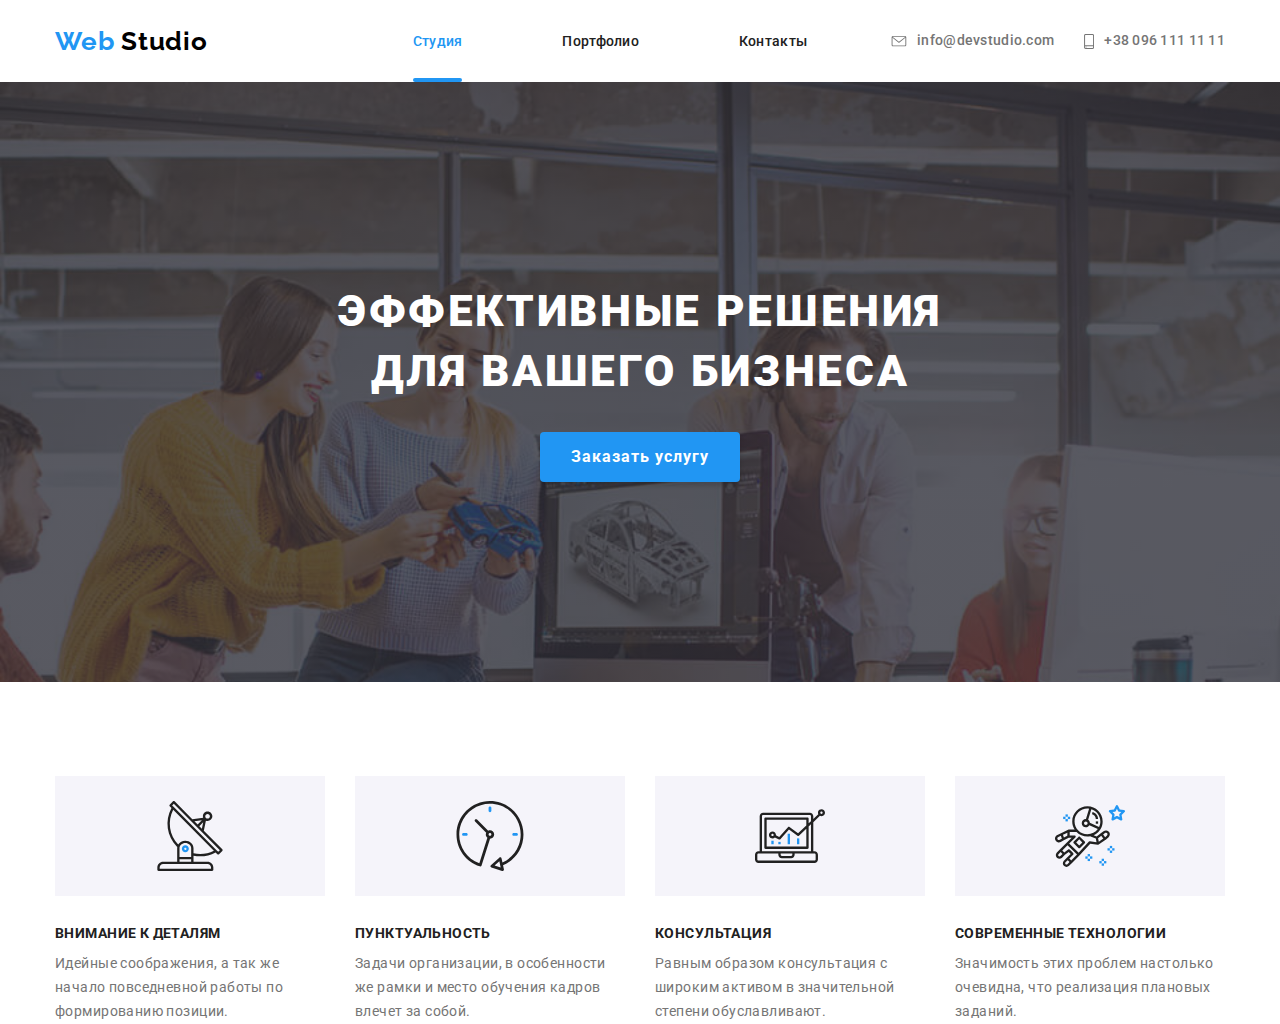
==== index.html @ 3de6e54a "213" ====
<!DOCTYPE html>
<html lang="ru">
<head>
    <meta charset="UTF-8">
    <meta name="viewport" content="width=device-width, initial-scale=1.0">
    <title>Web Studio</title>
    
    <link rel="stylesheet" href="./css/main.min.css">
    <link href="https://fonts.googleapis.com/css2?family=Raleway:wght@700&family=Roboto:wght@400;500;700;900&display=swap" rel="stylesheet">

<body>
    <!-- верхняя линия -->
    <header class="header">
        <div class="container head-container">
            <div class="header-container">
                <a href="index.html" lang="en" class= "main-logo"><span class="logo-blue">Web</span> Studio</a>

                <button class="menu-btn" type="button" aria-expanded="false" aria-controls="menu-wrapper" data-menu-button>
                    <svg width="40" height="40">
                        <use class="icon-burger" href="./images/sprite.svg#icon-menu_40px"></use>
                        <use class="icon-close" href="./images/sprite.svg#icon-close_40px"></use>
                    </svg>
                </button>
            </div>
         
            <div class="menu-wrapper" data-menu>
            <nav class="navigation">
            
                <ul class="list header-nav-links">
                    <li class="header-nav-link header-nav-link-active">
                    
                        <a href="index.html"  class="nav-item-active nav-active">Студия</a>
                    </li>
                    <li class="header-nav-link">
                        <a href="portfolio.html" class="nav-item-passive">Портфолио</a>
                    </li>
                    <li class="header-nav-link">
                        <a href="" class="nav-item-passive">Контакты</a>
                    </li>
                </ul>
            </nav>

            <ul class= "list list-adress-link">
                <li class="adress-link">
                  
                    <a href="mailto:info@devstudio.com" class="adress-item header-mail">
                        <svg class="envelope">
                            <use href="./images/sprite.svg#icon-envelope"></use>
                        </svg>info@devstudio.com</a>
                </li>
                <li class="adress-link">
                    
                    <a href="tel:+380961111111" class="adress-item header-tel">
                        <svg class="smartphone">
                            <use href="./images/sprite.svg#icon-smartphone"></use>
                        </svg>+38 096 111 11 11</a>
                </li>
            </ul>
            </div>
        </div>
       
    </header>

    <main>
        <!-- section hero-->
       
            <section class="main-section">
                <h1>эффективные решения <br> для вашего бизнеса</h1>
                <button data-modal-open class="order-button">Заказать услугу</button>
            </section>
        

        <!--features -->
        
       
        <section>
            <div class="container features-cont">
           
            <h2 class="visually-hidden">особенности</h2>
            <ul class= "list flex-list">
                <li class="features-item">
                    <div class="features-img-container1">
                    </div>
                    <h3 class="features-title">внимание к деталям</h3>
                    <p class="features-text">Идейные соображения, а так же начало повседневной работы по формированию позиции.</p>
                </li>
                <li class="features-item">
                    <div class="features-img-container2">
                    </div>
                    <h3 class="features-title">пунктуальность</h3>
                    <p class="features-text">Задачи организации, в особенности же рамки и место обучения кадров влечет за собой.</p>
                </li>
                <li class="features-item">
                    <div class="features-img-container3">
                        
                    </div>
                    <h3 class="features-title">консультация</h3>
                    <p class="features-text">Равным образом консультация с широким активом в значительной степени обуславливают.</p>
                </li>
                <li class="features-item">
                    <div class="features-img-container4">
                        
                    </div>
                    <h3 class="features-title">современные технологии</h3>
                    <p class="features-text">Значимость этих проблем настолько очевидна, что реализация плановых заданий.</p>
                </li>
            </ul>
        </div>    
        </section>
        

        <!--what-we-do-->
        
<!-- 
        <section>
        <div class="container section-container"> 
            <h2 class="what-we-do-title">Чем мы занимаемся</h2>
            <ul class= "list flex-list">
                <li class="what-we-do-item">
                    <img src="./images/main/what_we_do/desktop.jpg" alt="Десктопные приложения" width= 370>
                    
                        <h3 class="what-we-do-text">десктопные приложения</h3>
                    
                </li>
                <li class="what-we-do-item">
                    <img src="./images/main/what_we_do/mob.jpg" alt="Мобильные приложения" width= 370>
                    
                        <h3 class="what-we-do-text">мобильные приложения</h3>
                    
                </li>
                <li class="what-we-do-item">
                    <img src="./images/main/what_we_do/des.jpg" alt="Дизайнерские решения" width= 370>
                    
                        <h3 class="what-we-do-text">дизайнерские решения</h3>
                    
                </li>               
            </ul>
        </div>
        </section>

        -->

        <!--Наша команда-->
<!--         
                
                    <section class="team-section">
                        <div class="container section-container">

                        <h2 class="what-we-do-title">Наша команда</h2>
                        <ul class= "list flex-list">
                            <li class="team-member">
                                <img src="./images/main/team/designer.jpg" alt="Дизайнер" width= 270>
                                <h3 class="spec-name">Николай Кучеренко</h3>
                                <p class="prof"><span lang="en">Product Designer</span></p>
                                <ul class= "list flex-list-social-icons">
                                    <li>
                                        <a class="social-link social-icon-main" href="" aria-label="иконка инстаграма">
                                            <svg width= "44" height= "44">
                                            <use href="./images/sprite.svg#icon-inst"></use>
                                        </svg></a>
                                    </li>
                                    <li>
                                        <a class="social-link social-icon-main" href="" aria-label="иконка твиттера">
                                            <svg width= "44" height= "44">
                                            <use href="./images/sprite.svg#icon-twit"></use>
                                        </svg></a>
                                    </li>
                                    <li>
                                        <a class="social-link social-icon-main" href="" aria-label="иконка фейсбука">
                                            <svg width= "44" height= "44">
                                            <use href="./images/sprite.svg#icon-fb"></use>
                                        </svg></a>
                                    </li>
                                    <li>
                                        <a class="social-link social-icon-main" href="" aria-label="иконка линкедин">
                                            <svg width= "44" height= "44">
                                            <use href="./images/sprite.svg#icon-in"></use>
                                        </svg></a>
                                    </li>
                                </ul>
                            </li>
                            <li class="team-member">
                                <img src="./images/main/team/developer.jpg" alt="Разработчик" width= 270>
                                <h3 class="spec-name">Ольга Иванова</h3>
                                <p class="prof"><span lang="en"> Frontend Developer</span></p>
                                    <ul class= "list flex-list-social-icons">
                                        <li>
                                            <a class="social-link social-icon-main" href="" aria-label="иконка инстаграма">
                                                <svg width= "44" height= "44">
                                                <use href="./images/sprite.svg#icon-inst"></use>
                                            </svg></a>
                                        </li>
                                        <li>
                                            <a class="social-link social-icon-main" href="" aria-label="иконка твиттера">
                                                <svg width= "44" height= "44">
                                                <use href="./images/sprite.svg#icon-twit"></use>
                                            </svg></a>
                                        </li>
                                        <li>
                                            <a class="social-link social-icon-main" href="" aria-label="иконка фейсбука">
                                                <svg width= "44" height= "44">
                                                <use href="./images/sprite.svg#icon-fb"></use>
                                            </svg></a>
                                        </li>
                                        <li>
                                            <a class="social-link social-icon-main" href="" aria-label="иконка линкедин">
                                                <svg width= "44" height= "44">
                                                <use href="./images/sprite.svg#icon-in"></use>
                                            </svg></a>
                                        </li>
                                    </ul>
                            </li>
                            <li class="team-member">       
                                <img src="./images/main/team/marketing.jpg" alt="Маркетолог" width= 270>       
                                <h3 class="spec-name">Андрей Шевченко</h3>       
                                <p class="prof"><span lang="en">Marketing</span></p>
                                    <ul class= "list flex-list-social-icons">
                                        <li>
                                            <a class="social-link social-icon-main" href="" aria-label="иконка инстаграма">
                                                <svg width= "44" height= "44">
                                                <use href="./images/sprite.svg#icon-inst"></use>
                                            </svg></a>
                                        </li>
                                        <li>
                                            <a class="social-link social-icon-main" href="" aria-label="иконка твиттера">
                                                <svg width= "44" height= "44">
                                                <use href="./images/sprite.svg#icon-twit"></use>
                                            </svg></a>
                                        </li>
                                        <li>
                                            <a class="social-link social-icon-main" href="" aria-label="иконка фейсбука">
                                                <svg width= "44" height= "44">
                                                <use href="./images/sprite.svg#icon-fb"></use>
                                            </svg></a>
                                        </li>
                                        <li>
                                            <a class="social-link social-icon-main" href="" aria-label="иконка линкедин">
                                                <svg width= "44" height= "44">
                                                <use href="./images/sprite.svg#icon-in"></use>
                                            </svg></a>
                                        </li>
                                    </ul>
                            </li>
                            <li class="team-member">
                                <img src="./images/main/team/UI.jpg" alt="Дизайнер приложений" width= 270>
                                <h3 class="spec-name">Иван Николаев</h3>
                                <p class="prof"><span lang="en">UI Designer</span></p>
                                    <ul class= "list flex-list-social-icons">
                                        <li>
                                            <a class="social-link social-icon-main" href="" aria-label="иконка инстаграма">
                                                <svg width= "44" height= "44">
                                                <use href="./images/sprite.svg#icon-inst"></use>
                                            </svg></a>
                                        </li>
                                        <li>
                                            <a class="social-link social-icon-main" href="" aria-label="иконка твиттера">
                                                <svg width= "44" height= "44">
                                                <use href="./images/sprite.svg#icon-twit"></use>
                                            </svg></a>
                                        </li>
                                        <li>
                                            <a class="social-link social-icon-main" href="" aria-label="иконка фейсбука">
                                                <svg width= "44" height= "44">
                                                <use href="./images/sprite.svg#icon-fb"></use>
                                            </svg></a>
                                        </li>
                                        <li>
                                            <a class="social-link social-icon-main" href="" aria-label="иконка линкедин">
                                                <svg width= "44" height= "44">
                                                <use href="./images/sprite.svg#icon-in"></use>
                                            </svg></a>
                                        </li>
                                    </ul>
                            </li>
                        </ul>
                    </div>
                    </section>
             -->

        <!--постоянные клиенты-->
<!--         
            <section>
                <div class="container section-container">
                <h2 class="clients">Постоянные клиенты</h2>
                <ul class= "list clients-list">
                    <li class="clients-list-item">
                        <a class="clients-item-link" href="">
                        <svg width= "45" height= "50">
                            <use href="./images/sprite.svg#icon-logo1"></use>
                        </svg></a>
                    </li>
                    <li class="clients-list-item">
                        <a class="clients-item-link2" href="">
                            <svg width= "40" height= "52">
                            <use href="./images/sprite.svg#icon-logo2"></use>
                        </svg></a>
                    </li>
                    <li class="clients-list-item">
                        <a class="clients-item-link" href="">
                            <svg width= "41" height= "43">
                            <use href="./images/sprite.svg#icon-logo3"></use>
                        </svg></a>
                    </li>
                    <li class="clients-list-item">
                        <a class="clients-item-link" href="">
                            <svg width= "80" height= "42">
                            <use href="./images/sprite.svg#icon-logo4"></use>
                        </svg></a>
                    </li>
                    <li class="clients-list-item">
                        <a class="clients-item-link" href="">
                            <svg width= "59" height= "47">
                            <use href="./images/sprite.svg#icon-logo5"></use>
                        </svg></a>
                    </li>
                    <li class="clients-list-item">
                        <a class="clients-item-link" href="">
                            <svg width= "89" height= "46">
                            <use href="./images/sprite.svg#icon-logo6"></use>
                        </svg></a>
                    </li>
                </ul>
            </div>
            </section>
         -->
        <!--modal-window-->
<!--         
        <div data-modal class="backdrop is-hidden">
           <form class="modal-form" action="#">
               <h2 class="modal-form-title">Оставьте свои данные, мы вам перезвоним</h2>
               <button data-modal-close type="button" class="modal-close-btn">
                <svg width= "11" height= "11">
                    <use href="./images/sprite.svg#icon-modal-x"></use>
                </svg>
               </button>

               <div class="modal-form-input-wrapper">
                    
                    <input type="text" name="user-name" id="user-modal-name" class="modal-form-input" placeholder=" ">
                    <label for="user-modal-name" class="modal-form-label">Имя</label>
                    <svg width= "12" height= "12">
                        <use href="./images/sprite.svg#icon-modal-person"></use>
                    </svg>
                </div>
               
               <div class="modal-form-input-wrapper">
                    
                    <input type="tel" name="user-tel" id="user-modal-tel" class="modal-form-input" placeholder=" ">
                    <label for="user-modal-tel" class="modal-form-label">Телефон</label>
                    <svg width= "13" height= "13">
                        <use href="./images/sprite.svg#icon-modal-phone"></use>
                    </svg>
                </div>
               
               <div class="modal-form-input-wrapper">
                    
                    <input type="email" name="user-email" id="user-modal-email" class="modal-form-input" placeholder=" ">
                    <label for="user-modal-email" class="modal-form-label">Почта</label>
                    <svg width= "15" height= "12">
                        <use href="./images/sprite.svg#icon-modal-mail"></use>
                    </svg>
                </div>
              
               <textarea name="user-message" placeholder="Комментарий" class="modal-form-message"></textarea>

               <label class="modal-form-option-label">
                    <input type="checkbox" name="policy" value="accept-policy" class="modal-form-checkbox">   
                    <span class="modal-form-custom-checkbox">
                        <svg width= "16" height= "14">
                            <use href="./images/sprite.svg#icon-modal-check"></use>
                        </svg>
                    </span>
                    <span class="modal-form-option-span">
                        Соглашаюсь с рассылкой и принимаю <a href="">Условия договора</a>
                    </span>
                </label>
                <button class="modal-form-button" type="submit">Отправить</button>
           </form> 
        </div>
            
    -->
    </main> 
            
    <!-- FOOTER -->
<!-- 
    <footer>
        <div class="container footer-container">
        <div class="left-side">
            <a href="" lang="en" class="bot-logo">
                <span class="logo-blue">Web</span> Studio
            </a>
            <address class="footer-adress">

            <ul class= "list">
                <li class="adress-list-item">
                        <a href="https://goo.gl/maps/bXEp62qemY7b6ZwU9" target="_blank" class="address">г. Киев, пр-т Леси Украинки, 26</a>
                </li>
                <li class="adress-list-item">
                        <a href="mailto:info@example.com" class="mail-phone"><span lang="en">info@example.com</span></a>
                </li>
                <li class="adress-list-item">
                        <a href="tel:+380991111111" class="mail-phone">+38 099 111 11 11</a>
                </li>
            </ul>
        </address>

       
        </div>

        <div class="right-side">
            <b>присоединяйтесь</b>
            <ul class= "list footer-social-icons-list">
                <li class="footer-social-icon-item">
                    <a class="social-link social-link-bot" href="" aria-label="иконка инстаграма">
                        <svg width= "44" height= "44">
                        <use href="./images/sprite.svg#icon-inst-bot"></use>
                    </svg></a>
                </li>
                <li class="footer-social-icon-item">
                    <a class="social-link social-link-bot" href="" aria-label="иконка твиттера">
                        <svg width= "44" height= "44">
                        <use href="./images/sprite.svg#icon-twit-bot"></use>
                    </svg></a>
                </li>
                <li class="footer-social-icon-item">
                    <a class="social-link social-link-bot" href="" aria-label="иконка фейсбука">
                        <svg width= "44" height= "44">
                        <use href="./images/sprite.svg#icon-fb-bot"></use>
                    </svg></a>
                </li>
                <li class="footer-social-icon-item">
                    <a class="social-link social-link-bot" href="" aria-label="иконка линкедин">
                        <svg width= "44" height= "44">
                        <use href="./images/sprite.svg#icon-in-bot"></use>
                    </svg></a>
                </li>
            </ul>
        </div>
         -->
        <!--SUBSCRIBE-->
       
<!--             
               <form class="subscribe-form" action="#">
                <div class="subscribe">
                
                    <h2 class="subscr">подпишитесь на рассылку</h2>
                    <input class="sub-input" type="email" placeholder="E-mail" required>
                </div>
                <div class="footer-button">    
                    <button type="submit" class="foot-button">
                        <span>Подписаться</span>
                        <svg width= "24" height= "24">
                            <use href="./images/sprite.svg#icon-tg"></use>
                        </svg>
                    </button>                    
                </div> 

                </form> 
              
        

       </div>
    
    </footer>
-->
    <script src="./js/modal.js"></script>
    <script src="./js/menu.js"></script>


     
</body>
</html>
---- css/main.min.css ----
/*! normalize.css v8.0.1 | MIT License | github.com/necolas/normalize.css */html{line-height:1.15;-webkit-text-size-adjust:100%}body{margin:0}main{display:block}h1{font-size:2em;margin:0.67em 0}hr{box-sizing:content-box;height:0;overflow:visible}pre{font-family:monospace, monospace;font-size:1em}a{background-color:transparent}abbr[title]{border-bottom:none;text-decoration:underline;text-decoration:underline dotted}b,strong{font-weight:bolder}code,kbd,samp{font-family:monospace, monospace;font-size:1em}small{font-size:80%}sub,sup{font-size:75%;line-height:0;position:relative;vertical-align:baseline}sub{bottom:-0.25em}sup{top:-0.5em}img{border-style:none}button,input,optgroup,select,textarea{font-family:inherit;font-size:100%;line-height:1.15;margin:0}button,input{overflow:visible}button,select{text-transform:none}button,[type="button"],[type="reset"],[type="submit"]{-webkit-appearance:button}button::-moz-focus-inner,[type="button"]::-moz-focus-inner,[type="reset"]::-moz-focus-inner,[type="submit"]::-moz-focus-inner{border-style:none;padding:0}button:-moz-focusring,[type="button"]:-moz-focusring,[type="reset"]:-moz-focusring,[type="submit"]:-moz-focusring{outline:1px dotted ButtonText}fieldset{padding:0.35em 0.75em 0.625em}legend{box-sizing:border-box;color:inherit;display:table;max-width:100%;padding:0;white-space:normal}progress{vertical-align:baseline}textarea{overflow:auto}[type="checkbox"],[type="radio"]{box-sizing:border-box;padding:0}[type="number"]::-webkit-inner-spin-button,[type="number"]::-webkit-outer-spin-button{height:auto}[type="search"]{-webkit-appearance:textfield;outline-offset:-2px}[type="search"]::-webkit-search-decoration{-webkit-appearance:none}::-webkit-file-upload-button{-webkit-appearance:button;font:inherit}details{display:block}summary{display:list-item}template{display:none}[hidden]{display:none}html{box-sizing:border-box}*,*::before,*::after{box-sizing:inherit;margin:0;padding:0}body{font-family:"Roboto",sans-serif;background-color:#fff;font-style:normal}.container{padding-left:15px;padding-right:15px}@media screen and (min-width: 480px){.container{width:480px;margin:0 auto}}@media screen and (min-width: 768px){.container{width:768px}}@media screen and (min-width: 1200px){.container{width:1200px}}.section-container{padding-top:94px;padding-bottom:94px}.backdrop{position:fixed;top:0;left:0;width:100%;height:100%;background-color:rgba(0,0,0,0.5);z-index:100}.modal-form{position:absolute;left:50%;top:50%;transform:translate(-50%, -50%);display:flex;flex-direction:column;width:528px;background-color:#fff;padding:40px}.modal-form-title{font-weight:bold;font-size:20px;line-height:1.15;letter-spacing:0.03em;color:#212121;margin-bottom:30px}.modal-form-input-wrapper{position:relative;margin-bottom:28px}.modal-form-input-wrapper svg{position:absolute;top:50%;left:16px;transform:translateY(-50%)}.modal-form-input{height:40px;width:100%;padding-left:42px}.modal-form-message{margin-bottom:20px;height:120px;resize:none;padding:16px 12px}.modal-form-message::placeholder{padding-bottom:10px}.modal-form-message:focus::placeholder{color:#2196F3}.modal-form-option-label{display:flex;align-items:center;font-size:14px;line-height:1.71;letter-spacing:0.03em;color:#757575;margin-bottom:30px;padding-left:14px}.modal-form-option-span a{color:#2196F3}.modal-form-checkbox{position:absolute;width:1px;height:1px;margin:-1px;border:0;padding:0;white-space:nowrap;clip-path:inset(100%);clip:rect(0 0 0 0);overflow:hidden}.modal-form-custom-checkbox{display:flex;align-items:center;justify-content:center;width:16px;height:15px;border:solid 1px #000;border-radius:2px;margin-right:7px}.modal-form-checkbox:checked+.modal-form-custom-checkbox svg{background-color:#2196F3}.modal-form-checkbox:checked+.modal-form-custom-checkbox{border:solid 1px #2196F3;border-radius:2px}.modal-form-message,.modal-form-input{display:block;width:100%;font-size:14px;line-height:1.14;letter-spacing:0.01em;border:solid 1px rgba(33,33,33,0.2);color:#000;border-radius:4px}.modal-form-message:not(:placeholder-shown),.modal-form-message:focus,.modal-form-input:not(:placeholder-shown),.modal-form-input:focus{outline:none;border-color:#2196F3}.modal-form-label{position:absolute;top:50%;left:0;padding-left:42px;transform:translateY(-50%);font-size:14px;letter-spacing:0.01em;color:#757575;transition:transform 0.25s cubic-bezier(0.4, 0, 0.2, 1)}.modal-form-input:focus+.modal-form-label,.modal-form-input:not(:placeholder-shown)+.modal-form-label{transform:translateY(-40px);color:#2196F3;padding-left:18px}.modal-form-input:focus ~ svg,.modal-form-input:not(:placeholder-shown) ~ svg{fill:#2196F3}.modal-form-button{min-width:200px;min-height:50px;margin-right:auto;margin-left:auto;font-weight:bold;font-size:16px;line-height:1.87;display:block;text-align:center;letter-spacing:0.06em;color:#fff;background-color:#2196F3;border-radius:4px;border:hidden;box-shadow:0px 4px 4px rgba(0,0,0,0.15);transition:0.25s cubic-bezier(0.4, 0, 0.2, 1)}.modal-close-btn{position:absolute;top:8px;right:8px;width:30px;height:30px;border-radius:50%;background-color:transparent;border:1px solid rgba(0,0,0,0.1);display:flex;justify-content:center;align-items:center;cursor:pointer;outline:transparent;transition:0.25s cubic-bezier(0.4, 0, 0.2, 1)}.modal-close-btn:hover,.modal-close-btn:focus{fill:#2196F3}.is-hidden{opacity:0;visibility:hidden;pointer-events:none}.list{list-style:none;text-decoration:none}a,.link{text-decoration:none}header{position:relative;z-index:1;font-weight:500;border-bottom:1px solid #ececec}.header-container{position:relative;z-index:100;display:flex;justify-content:space-between;align-items:center}.logo-blue{color:#2196F3}.main-logo{font-family:"Raleway",sans-serif;color:#000;font-weight:bold;font-size:26px;line-height:1.2;letter-spacing:0.03em}.nav-item-active{color:#2196F3}.navigation{display:flex;align-items:center}.nav-item-passive{color:#212121}.adress-link{transition:0.25s cubic-bezier(0.4, 0, 0.2, 1)}.adress-link .adress-item{display:flex;justify-content:center;align-items:center;line-height:1.666;letter-spacing:0.02em;color:#757575;text-decoration:none;list-style:none;fill:#757575}.adress-link .adress-item svg{margin-right:10px}.adress-link .adress-item.adress-item:hover,.adress-link .adress-item.adress-item:focus{fill:#2196F3;color:#2196F3}@media screen and (max-width: 1199px){.main-logo{font-size:24px;line-height:1.666}.adress-link{font-size:12px}.envelope{width:14px;height:10px}.smartphone{width:10px;height:14px}.header-nav-links{font-size:14px;line-height:1.14}.adress-link:not(:last-child){margin-bottom:10px}}@media screen and (max-width: 767px){.main-logo{padding-top:16px;padding-bottom:16px}.menu-btn{background-color:transparent;border:none;width:40px;height:40px}.menu-btn.is-open .icon-close{display:block}.menu-btn.is-open .icon-burger{display:none}.menu-btn:hover{fill:#2196F3}.icon-close{display:none}.menu-wrapper{position:absolute;left:0;top:100%;background-color:#fff;width:100%;padding-top:60px;padding-bottom:60px;box-shadow:0px 4px 4px rgba(0,0,0,0.25);border-top:1px solid #ececec;transform:translateY(-130%);transition:0.25s cubic-bezier(0.4, 0, 0.2, 1);z-index:50}.menu-wrapper.is-open{display:block;transform:translateY(0)}.navigation{margin-bottom:60px}.header-nav-link{display:inline-flex}.header-nav-link:not(:last-child){margin-bottom:40px}.header-nav-links{padding-left:39.5%;padding-right:39.5%;text-align:center;font-size:18px;line-height:1.666}.adress-link{font-size:18px}.adress-link:not(:last-child){margin-bottom:16px}.envelope{width:16px;height:11px}.smartphone{width:10px;height:15px}.header-nav-link-active{position:relative}.header-nav-link-active .nav-active::after{position:absolute;left:0;bottom:20;display:block;content:"";width:100%;height:4px;background:#2196F3;border-radius:2px}}@media screen and (min-width: 768px){.menu-btn{display:none}.head-container{display:flex;justify-content:space-between}header{width:100%;margin:0 auto}.menu-wrapper{display:flex;align-items:center}.menu-wrapper .list-adress-link{margin-left:84px}.header-nav-links{display:flex}.header-nav-links .header-nav-link{padding-top:32px;padding-bottom:32px}.header-nav-links .header-nav-link:not(:first-child){margin-left:50px}.header-nav-link-active{position:relative}.header-nav-link-active .nav-active::after{position:absolute;bottom:0;left:0;display:block;content:"";width:100%;height:4px;background:#2196F3;border-radius:2px;z-index:2}.adress-link{transition:0.25s cubic-bezier(0.4, 0, 0.2, 1)}.adress-link .adress-item{display:flex;justify-content:left}}@media screen and (min-width: 1200px){header{border-bottom:none}.envelope{width:16px;height:11px}.smartphone{width:10px;height:15px}.header .head-container{align-items:center}.header-nav-link:not(:last-child){margin-right:50px}.header-nav-links{margin-left:85px;padding-left:0px}.nav-item-active,.nav-item-passive{font-size:14px;line-height:1.14;letter-spacing:0.02em}.nav-item-passive{transition:0.25s cubic-bezier(0.4, 0, 0.2, 1)}.nav-item-passive:hover,.nav-item-passive:focus{color:#2196F3}.list-adress-link{display:flex}.list-adress-link .adress-item{align-items:center;font-size:14px;line-height:1.42;letter-spacing:0.02em;color:#757575;fill:#757575}.list-adress-link .adress-item.adress-item:hover,.list-adress-link .adress-item.adress-item:focus{fill:#2196F3;color:#2196F3}.adress-link:not(:last-child){margin-right:30px}}h1{color:#fff;font-weight:900;font-size:44px;line-height:1.36;text-align:center;letter-spacing:0.06em;text-transform:uppercase;margin-bottom:30px;margin-top:0px}.main-section{padding-top:200px;padding-bottom:200px;background-repeat:no-repeat;background-size:cover;margin-right:auto;margin-left:auto}.order-button{min-width:200px;min-height:50px;margin-right:auto;margin-left:auto;font-weight:bold;font-size:16px;line-height:1.875;display:block;text-align:center;letter-spacing:0.06em;color:#fff;background-color:#2196F3;border-radius:4px;border:hidden;box-shadow:0px 4px 4px rgba(0,0,0,0.15);transition:0.25s cubic-bezier(0.4, 0, 0.2, 1)}.order-button:hover,.order-button:focus{color:#fff}@media screen and (max-width: 1199px){h1{font-size:26px;line-height:1.615}.main-section{padding-top:118px;padding-bottom:118px}}@media screen and (min-width: 1200px){.main-section{background-image:linear-gradient(rgba(47,48,58,0.8), rgba(47,48,58,0.8)),url(../images/main/header/headerimg.jpg)}}@media screen and (min-device-pixel-ratio: 2), screen and (min-resolution: 192dpi), screen and (min-resolution: 2dppx), screen and (min-width: 1200px){.main-section{background-image:linear-gradient(rgba(47,48,58,0.8), rgba(47,48,58,0.8)),url(../images/main/header/2xhead.jpg)}}@media screen and (min-width: 768px){.main-section{background-image:linear-gradient(rgba(47,48,58,0.8), rgba(47,48,58,0.8)),url(../images/tablet/tab_hero/head.jpg)}}@media screen and (min-device-pixel-ratio: 2), screen and (min-resolution: 192dpi), screen and (min-resolution: 2dppx), screen and (min-width: 768px){.main-section{background-image:linear-gradient(rgba(47,48,58,0.8), rgba(47,48,58,0.8)),url(../images/tablet/tab_hero/2xhead.jpg)}}@media screen and (min-width: 320px){.main-section{background-image:linear-gradient(rgba(47,48,58,0.8), rgba(47,48,58,0.8)),url(../images/mobile/mob_hero/header_1.jpg)}}@media screen and (min-device-pixel-ratio: 2), screen and (min-resolution: 192dpi), screen and (min-resolution: 2dppx), screen and (min-width: 320px){.main-section{background-image:linear-gradient(rgba(47,48,58,0.8), rgba(47,48,58,0.8)),url(../images/mobile/mob_hero/header_2.jpg)}}.visually-hidden{position:absolute;width:1px;height:1px;margin:-1px;border:0;padding:0;white-space:nowrap;clip-path:inset(100%);clip:rect(0 0 0 0);overflow:hidden}.flex-list{display:flex}.features-item{width:270px}.features-item:not(:last-child){margin-right:30px}.features-item div{height:120px;background-repeat:no-repeat;background-position:center center;background-color:#f5f4fa}.features-img-container1{background-image:url(../images/main/features/antenna1.svg)}.features-img-container2{background-image:url(../images/main/features/clock1.svg)}.features-img-container3{background-image:url(../images/main/features/diagram1.svg)}.features-img-container4{background-image:url(../images/main/features/astronaut1.svg)}.features-img{margin:25px 100px}.features-title{font-weight:bold;font-size:14px;line-height:1.14;letter-spacing:0.03em;text-transform:uppercase;color:#212121;margin-top:30px}.features-text{font-weight:normal;font-size:14px;line-height:1.71;letter-spacing:0.03em;color:#757575;margin-top:10px}.what-we-do-title{margin-bottom:50px;font-weight:bold;font-size:36px;line-height:1.7;text-align:center;letter-spacing:0.03em;color:#212121}.what-we-do-item{position:relative}.what-we-do-item:not(:last-child){margin-right:30px}.what-we-do-item>img{display:block}.what-we-do-text{position:absolute;bottom:0;left:0;width:370px;height:70px;text-align:center;padding-top:27px;padding-bottom:27px;font-weight:bold;font-size:14px;line-height:1.14;letter-spacing:0.03em;text-transform:uppercase;color:#fff;background-color:rgba(47,48,58,0.8)}.team-section{background-color:#f5f4fa}.team-section>ul{padding-bottom:94px}.team-section>h2{padding-top:94px}.team-member{background-color:#fff;box-shadow:0px 2px 1px rgba(0,0,0,0.2),0px 1px 1px rgba(0,0,0,0.14),0px 1px 3px rgba(0,0,0,0.12);border-radius:0px 0px 4px 4px}.team-member>img{margin-bottom:30px}.team-member:not(:last-child){margin-right:30px}.flex-list-social-icons{display:flex;padding-left:32px;padding-right:32px;padding-bottom:24px}.flex-list-social-icons>li:not(:last-child){margin-right:10px}.social-icon-main{transition:0.25s cubic-bezier(0.4, 0, 0.2, 1);fill:#afb1b8;background-color:#fff}.social-icon-main:hover,.social-icon-main:focus{background-color:#2196F3;fill:#fff}.spec-name{font-weight:500;font-size:16px;line-height:1.19;text-align:center;letter-spacing:0.03em;color:#212121;margin-bottom:10px}.social-link{display:block;width:44px;height:44px;border-radius:50px}.prof{font-weight:normal;font-size:16px;line-height:1.19;text-align:center;letter-spacing:0.03em;color:#757575;margin-bottom:16px}.clients{font-style:normal;font-weight:bold;font-size:36px;line-height:1.17;text-align:center;letter-spacing:0.03em;color:#212121;margin-bottom:50px}.clients-list{display:flex}.clients-list-item a{width:170px;height:90px;display:flex;justify-content:center;align-items:center;border:solid #afb1b8 1px;border-radius:4px;fill:#afb1b8;transition:0.25s cubic-bezier(0.4, 0, 0.2, 1)}.clients-list-item a:hover,.clients-list-item a:focus{fill:#2196F3;border:solid #2196F3 1px}.clients-list-item:not(:last-child){margin-right:30px}.footer-container{display:flex;padding-top:60px;padding-bottom:60px}.subscribe-form{display:flex}.subscribe{padding-top:12px;width:358px;height:50px;margin-right:12px}.left-side{margin-right:69px}.right-side{padding-top:12px;margin-right:94px}.bot-logo{font-family:"Raleway",sans-serif;font-style:normal;font-weight:bold;font-size:26px;line-height:1.19;letter-spacing:0.03em;color:#fff;text-decoration:none}.footer-adress{margin-top:20px}.address{font-style:normal;font-weight:normal;font-size:14px;line-height:1.71;letter-spacing:0.03em;color:#fff;text-decoration:none}.features-cont{padding-top:94px}.mail-phone{font-style:normal;font-weight:normal;font-size:14px;line-height:1.71;text-decoration:none;letter-spacing:0.03em;color:rgba(255,255,255,0.6)}b{font-weight:bold;font-size:14px;line-height:1.14;letter-spacing:0.03em;text-transform:uppercase;color:#fff}.footer-social-icons-list{display:flex;margin-top:20px}.footer-social-icon-item:not(:last-child){margin-right:10px}.social-link-bot{background-color:rgba(255,255,255,0.1);transition:0.25s cubic-bezier(0.4, 0, 0.2, 1)}.social-link-bot:focus,.social-link-bot:hover{background-color:#2196F3}footer{background-color:#2F303A}.adress-list-item{margin-top:9px}.subscr{font-weight:bold;font-size:14px;line-height:1.14;letter-spacing:0.03em;text-transform:uppercase;color:#fff;margin-bottom:20px}.sub-input{width:358px;height:50px;border:1px solid rgba(255,255,255,0.3);box-sizing:border-box;filter:drop-shadow(0px 4px 4px rgba(0,0,0,0.15));border-radius:4px;background-color:#2F303A;padding-left:16px}.footer-button{padding-top:48px}.foot-button{display:flex;align-items:center;padding:10px 28px;min-width:200px;height:50px;font-weight:bold;font-size:16px;line-height:1.87;letter-spacing:0.06em;color:#fff;background-color:#2196F3;border-radius:4px;border:0ex}.foot-button span{margin-right:10px}.header-port-cont{border-bottom:solid 1px #ececec}.portfolio-list{display:flex;justify-content:center;margin-bottom:50px}.proj-type-button-container:not(:last-child){margin-right:8px}.proj-type-button{font-weight:500;font-size:16px;line-height:1.62;border:none;border-radius:4px;text-align:center;letter-spacing:0.03em;color:#212121;padding-top:6px;padding-right:22px;padding-bottom:6px;padding-left:22px;transition:0.25s cubic-bezier(0.4, 0, 0.2, 1)}.proj-type-button:focus,.proj-type-button:hover{background-color:#2196F3;color:#fff;box-shadow:0px 4px 4px rgba(0,0,0,0.25)}.gallery-list{display:flex;flex-wrap:wrap}.gallery-list-container{margin-right:30px;margin-bottom:30px}.gallery-list-container:nth-child(3n){margin-right:0px}.gallery-list-container:nth-last-child(-n+3){margin-bottom:0px}.gallery-list-item{display:block;width:370px;height:404px}.gallery-list-item:focus,.gallery-list-item:hover{box-sizing:border-box;box-shadow:1px 4px 6px rgba(0,0,0,0.16),0px 4px 4px rgba(0,0,0,0.06),0px 1px 1px rgba(0,0,0,0.12)}.gallery-list-item:focus .overlay,.gallery-list-item:hover .overlay{top:0}.gallery-list-img{display:block}.overlay-container{position:relative;overflow:hidden}.overlay{position:absolute;top:100%;left:0px;width:100%;height:100%;display:flex;justify-content:center;align-items:center;padding:63px 24px;font-weight:normal;font-size:18px;line-height:1.56;letter-spacing:0.03em;color:#fff;background:rgba(33,150,243,0.9);transition:0.25s cubic-bezier(0.4, 0, 0.2, 1)}.proj-descr{padding:63px 24px;font-weight:normal;font-size:18px;line-height:1.56;letter-spacing:0.03em;color:#fff}.port-proj-title{padding-top:20px;padding-left:23px;padding-right:23px;font-weight:bold;font-size:18px;line-height:2;letter-spacing:0.06em;color:#212121}.port-skill{margin-top:4px;padding-left:23px;padding-right:23px;padding-bottom:19px;font-weight:normal;font-size:16px;line-height:1.87;letter-spacing:0.03em;color:#757575}.gallery-text-container{border-left:solid #eee 1px;border-right:solid #eee 1px;border-bottom:solid #eee 1px}
/*# sourceMappingURL=main.min.css.map */
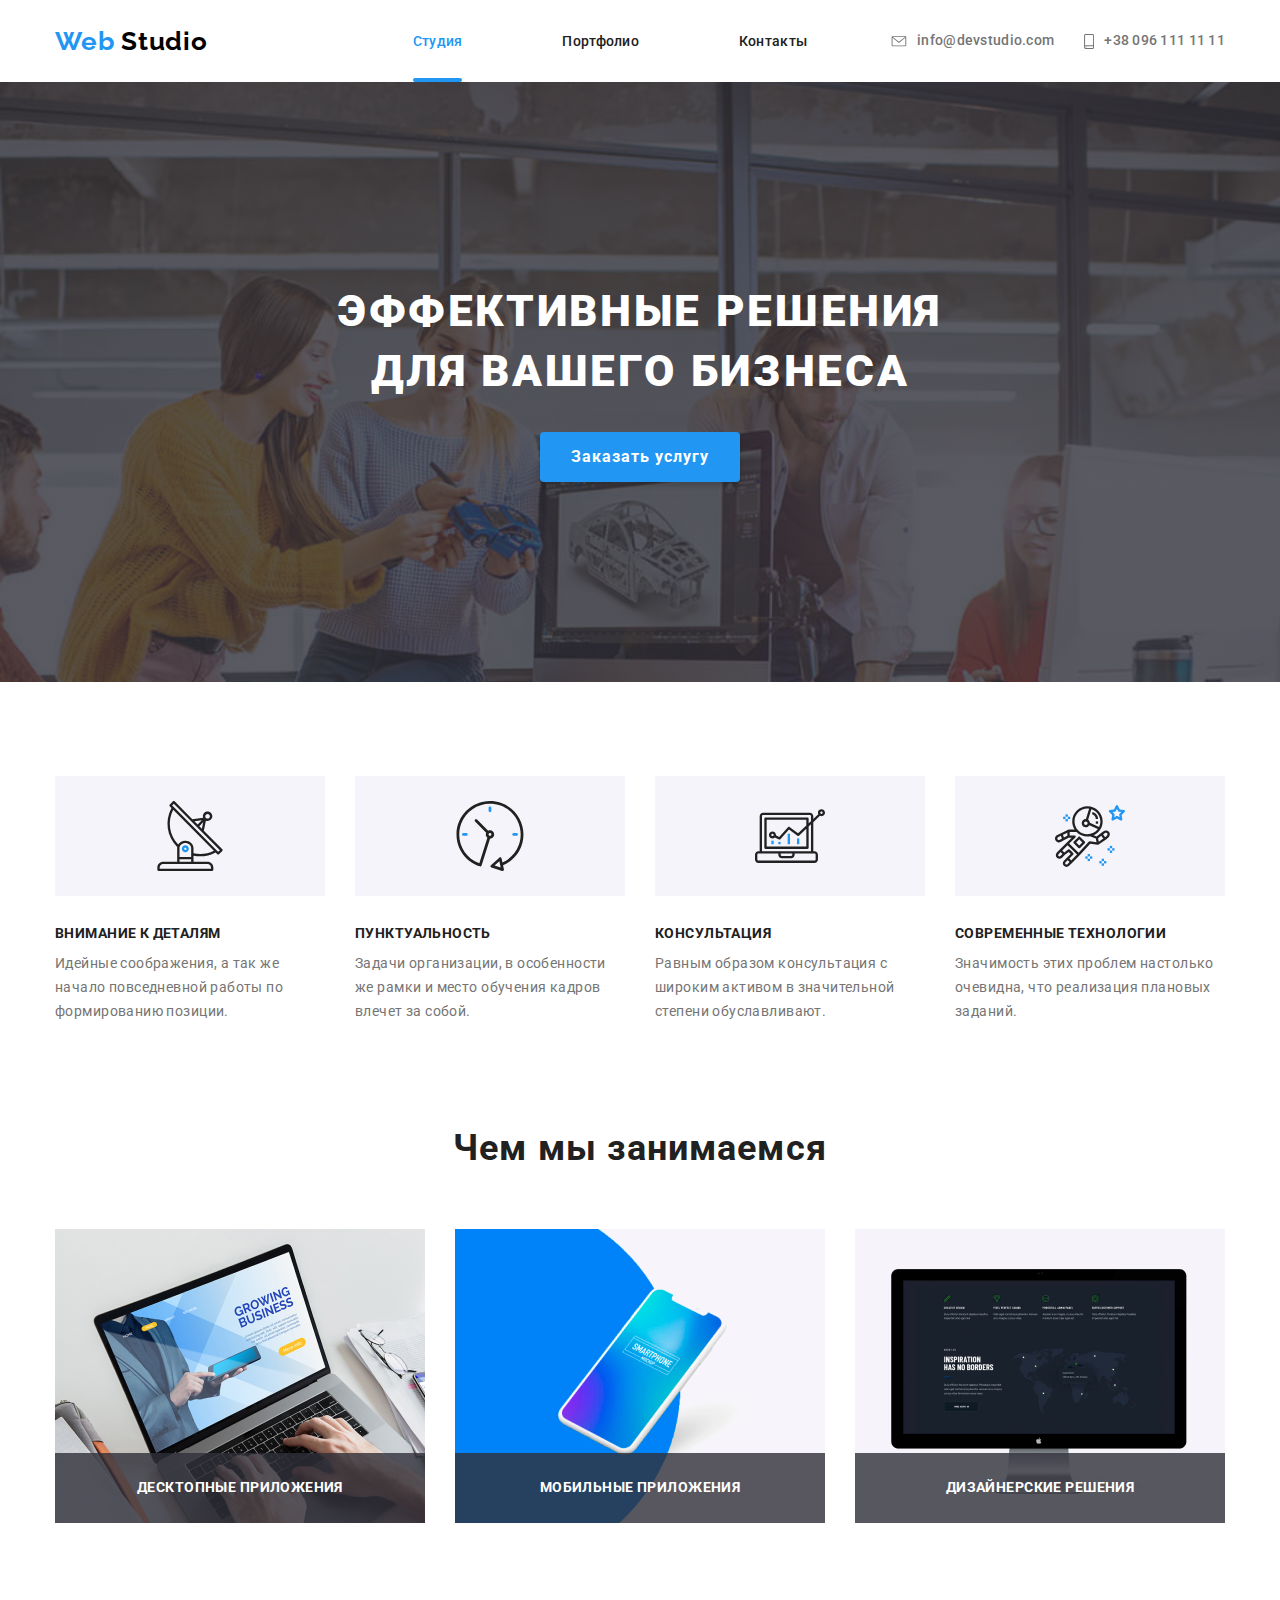
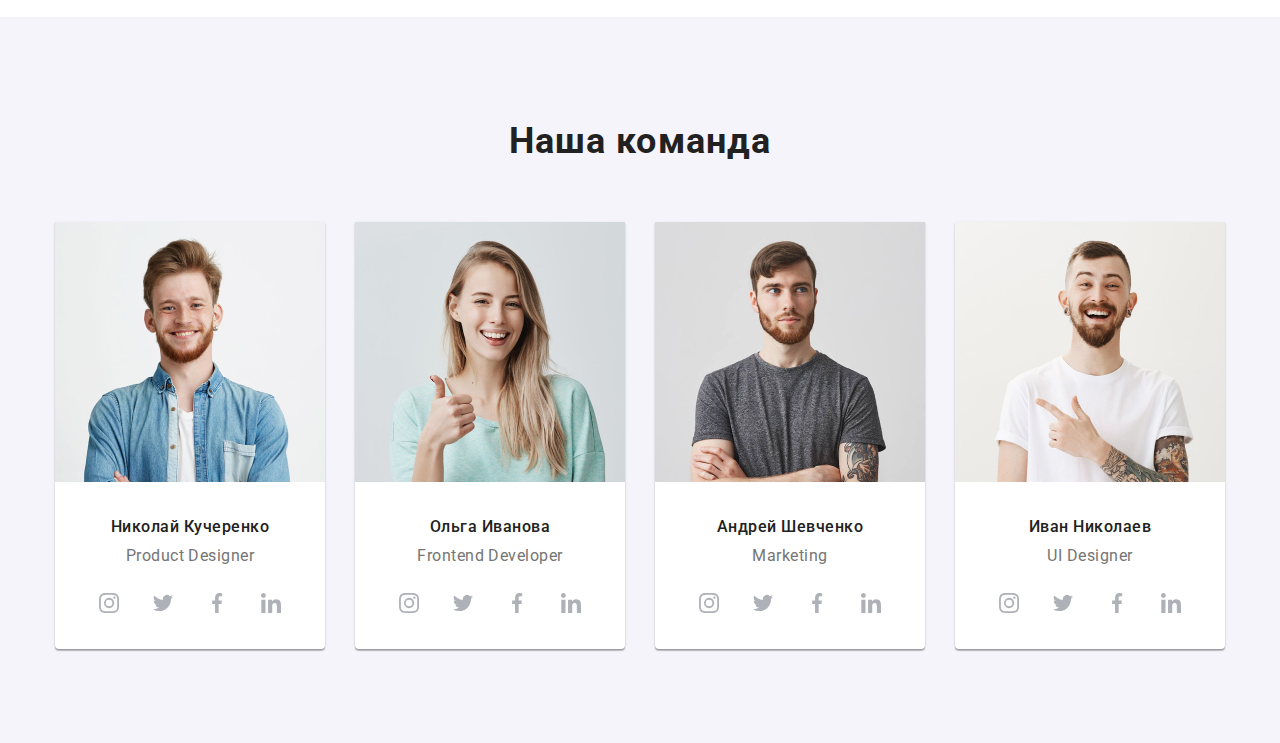
==== commit 4e4e4e30: "123" ====
--- a/index.html
+++ b/index.html
@@ -111,8 +111,8 @@
 
         <!--what-we-do-->
         
-<!-- 
-        <section>
+
+        <section class="what-we-do">
         <div class="container section-container"> 
             <h2 class="what-we-do-title">Чем мы занимаемся</h2>
             <ul class= "list flex-list">
@@ -138,10 +138,10 @@
         </div>
         </section>
 
-        -->
+       
 
         <!--Наша команда-->
-<!--         
+        
                 
                     <section class="team-section">
                         <div class="container section-container">
@@ -275,7 +275,7 @@
                         </ul>
                     </div>
                     </section>
-             -->
+            
 
         <!--постоянные клиенты-->
 <!--         
--- a/css/main.min.css
+++ b/css/main.min.css
@@ -1,2 +1,2 @@
-/*! normalize.css v8.0.1 | MIT License | github.com/necolas/normalize.css */html{line-height:1.15;-webkit-text-size-adjust:100%}body{margin:0}main{display:block}h1{font-size:2em;margin:0.67em 0}hr{box-sizing:content-box;height:0;overflow:visible}pre{font-family:monospace, monospace;font-size:1em}a{background-color:transparent}abbr[title]{border-bottom:none;text-decoration:underline;text-decoration:underline dotted}b,strong{font-weight:bolder}code,kbd,samp{font-family:monospace, monospace;font-size:1em}small{font-size:80%}sub,sup{font-size:75%;line-height:0;position:relative;vertical-align:baseline}sub{bottom:-0.25em}sup{top:-0.5em}img{border-style:none}button,input,optgroup,select,textarea{font-family:inherit;font-size:100%;line-height:1.15;margin:0}button,input{overflow:visible}button,select{text-transform:none}button,[type="button"],[type="reset"],[type="submit"]{-webkit-appearance:button}button::-moz-focus-inner,[type="button"]::-moz-focus-inner,[type="reset"]::-moz-focus-inner,[type="submit"]::-moz-focus-inner{border-style:none;padding:0}button:-moz-focusring,[type="button"]:-moz-focusring,[type="reset"]:-moz-focusring,[type="submit"]:-moz-focusring{outline:1px dotted ButtonText}fieldset{padding:0.35em 0.75em 0.625em}legend{box-sizing:border-box;color:inherit;display:table;max-width:100%;padding:0;white-space:normal}progress{vertical-align:baseline}textarea{overflow:auto}[type="checkbox"],[type="radio"]{box-sizing:border-box;padding:0}[type="number"]::-webkit-inner-spin-button,[type="number"]::-webkit-outer-spin-button{height:auto}[type="search"]{-webkit-appearance:textfield;outline-offset:-2px}[type="search"]::-webkit-search-decoration{-webkit-appearance:none}::-webkit-file-upload-button{-webkit-appearance:button;font:inherit}details{display:block}summary{display:list-item}template{display:none}[hidden]{display:none}html{box-sizing:border-box}*,*::before,*::after{box-sizing:inherit;margin:0;padding:0}body{font-family:"Roboto",sans-serif;background-color:#fff;font-style:normal}.container{padding-left:15px;padding-right:15px}@media screen and (min-width: 480px){.container{width:480px;margin:0 auto}}@media screen and (min-width: 768px){.container{width:768px}}@media screen and (min-width: 1200px){.container{width:1200px}}.section-container{padding-top:94px;padding-bottom:94px}.backdrop{position:fixed;top:0;left:0;width:100%;height:100%;background-color:rgba(0,0,0,0.5);z-index:100}.modal-form{position:absolute;left:50%;top:50%;transform:translate(-50%, -50%);display:flex;flex-direction:column;width:528px;background-color:#fff;padding:40px}.modal-form-title{font-weight:bold;font-size:20px;line-height:1.15;letter-spacing:0.03em;color:#212121;margin-bottom:30px}.modal-form-input-wrapper{position:relative;margin-bottom:28px}.modal-form-input-wrapper svg{position:absolute;top:50%;left:16px;transform:translateY(-50%)}.modal-form-input{height:40px;width:100%;padding-left:42px}.modal-form-message{margin-bottom:20px;height:120px;resize:none;padding:16px 12px}.modal-form-message::placeholder{padding-bottom:10px}.modal-form-message:focus::placeholder{color:#2196F3}.modal-form-option-label{display:flex;align-items:center;font-size:14px;line-height:1.71;letter-spacing:0.03em;color:#757575;margin-bottom:30px;padding-left:14px}.modal-form-option-span a{color:#2196F3}.modal-form-checkbox{position:absolute;width:1px;height:1px;margin:-1px;border:0;padding:0;white-space:nowrap;clip-path:inset(100%);clip:rect(0 0 0 0);overflow:hidden}.modal-form-custom-checkbox{display:flex;align-items:center;justify-content:center;width:16px;height:15px;border:solid 1px #000;border-radius:2px;margin-right:7px}.modal-form-checkbox:checked+.modal-form-custom-checkbox svg{background-color:#2196F3}.modal-form-checkbox:checked+.modal-form-custom-checkbox{border:solid 1px #2196F3;border-radius:2px}.modal-form-message,.modal-form-input{display:block;width:100%;font-size:14px;line-height:1.14;letter-spacing:0.01em;border:solid 1px rgba(33,33,33,0.2);color:#000;border-radius:4px}.modal-form-message:not(:placeholder-shown),.modal-form-message:focus,.modal-form-input:not(:placeholder-shown),.modal-form-input:focus{outline:none;border-color:#2196F3}.modal-form-label{position:absolute;top:50%;left:0;padding-left:42px;transform:translateY(-50%);font-size:14px;letter-spacing:0.01em;color:#757575;transition:transform 0.25s cubic-bezier(0.4, 0, 0.2, 1)}.modal-form-input:focus+.modal-form-label,.modal-form-input:not(:placeholder-shown)+.modal-form-label{transform:translateY(-40px);color:#2196F3;padding-left:18px}.modal-form-input:focus ~ svg,.modal-form-input:not(:placeholder-shown) ~ svg{fill:#2196F3}.modal-form-button{min-width:200px;min-height:50px;margin-right:auto;margin-left:auto;font-weight:bold;font-size:16px;line-height:1.87;display:block;text-align:center;letter-spacing:0.06em;color:#fff;background-color:#2196F3;border-radius:4px;border:hidden;box-shadow:0px 4px 4px rgba(0,0,0,0.15);transition:0.25s cubic-bezier(0.4, 0, 0.2, 1)}.modal-close-btn{position:absolute;top:8px;right:8px;width:30px;height:30px;border-radius:50%;background-color:transparent;border:1px solid rgba(0,0,0,0.1);display:flex;justify-content:center;align-items:center;cursor:pointer;outline:transparent;transition:0.25s cubic-bezier(0.4, 0, 0.2, 1)}.modal-close-btn:hover,.modal-close-btn:focus{fill:#2196F3}.is-hidden{opacity:0;visibility:hidden;pointer-events:none}.list{list-style:none;text-decoration:none}a,.link{text-decoration:none}header{position:relative;z-index:1;font-weight:500;border-bottom:1px solid #ececec}.header-container{position:relative;z-index:100;display:flex;justify-content:space-between;align-items:center}.logo-blue{color:#2196F3}.main-logo{font-family:"Raleway",sans-serif;color:#000;font-weight:bold;font-size:26px;line-height:1.2;letter-spacing:0.03em}.nav-item-active{color:#2196F3}.navigation{display:flex;align-items:center}.nav-item-passive{color:#212121}.adress-link{transition:0.25s cubic-bezier(0.4, 0, 0.2, 1)}.adress-link .adress-item{display:flex;justify-content:center;align-items:center;line-height:1.666;letter-spacing:0.02em;color:#757575;text-decoration:none;list-style:none;fill:#757575}.adress-link .adress-item svg{margin-right:10px}.adress-link .adress-item.adress-item:hover,.adress-link .adress-item.adress-item:focus{fill:#2196F3;color:#2196F3}@media screen and (max-width: 1199px){.main-logo{font-size:24px;line-height:1.666}.adress-link{font-size:12px}.envelope{width:14px;height:10px}.smartphone{width:10px;height:14px}.header-nav-links{font-size:14px;line-height:1.14}.adress-link:not(:last-child){margin-bottom:10px}}@media screen and (max-width: 767px){.main-logo{padding-top:16px;padding-bottom:16px}.menu-btn{background-color:transparent;border:none;width:40px;height:40px}.menu-btn.is-open .icon-close{display:block}.menu-btn.is-open .icon-burger{display:none}.menu-btn:hover{fill:#2196F3}.icon-close{display:none}.menu-wrapper{position:absolute;left:0;top:100%;background-color:#fff;width:100%;padding-top:60px;padding-bottom:60px;box-shadow:0px 4px 4px rgba(0,0,0,0.25);border-top:1px solid #ececec;transform:translateY(-130%);transition:0.25s cubic-bezier(0.4, 0, 0.2, 1);z-index:50}.menu-wrapper.is-open{display:block;transform:translateY(0)}.navigation{margin-bottom:60px}.header-nav-link{display:inline-flex}.header-nav-link:not(:last-child){margin-bottom:40px}.header-nav-links{padding-left:39.5%;padding-right:39.5%;text-align:center;font-size:18px;line-height:1.666}.adress-link{font-size:18px}.adress-link:not(:last-child){margin-bottom:16px}.envelope{width:16px;height:11px}.smartphone{width:10px;height:15px}.header-nav-link-active{position:relative}.header-nav-link-active .nav-active::after{position:absolute;left:0;bottom:20;display:block;content:"";width:100%;height:4px;background:#2196F3;border-radius:2px}}@media screen and (min-width: 768px){.menu-btn{display:none}.head-container{display:flex;justify-content:space-between}header{width:100%;margin:0 auto}.menu-wrapper{display:flex;align-items:center}.menu-wrapper .list-adress-link{margin-left:84px}.header-nav-links{display:flex}.header-nav-links .header-nav-link{padding-top:32px;padding-bottom:32px}.header-nav-links .header-nav-link:not(:first-child){margin-left:50px}.header-nav-link-active{position:relative}.header-nav-link-active .nav-active::after{position:absolute;bottom:0;left:0;display:block;content:"";width:100%;height:4px;background:#2196F3;border-radius:2px;z-index:2}.adress-link{transition:0.25s cubic-bezier(0.4, 0, 0.2, 1)}.adress-link .adress-item{display:flex;justify-content:left}}@media screen and (min-width: 1200px){header{border-bottom:none}.envelope{width:16px;height:11px}.smartphone{width:10px;height:15px}.header .head-container{align-items:center}.header-nav-link:not(:last-child){margin-right:50px}.header-nav-links{margin-left:85px;padding-left:0px}.nav-item-active,.nav-item-passive{font-size:14px;line-height:1.14;letter-spacing:0.02em}.nav-item-passive{transition:0.25s cubic-bezier(0.4, 0, 0.2, 1)}.nav-item-passive:hover,.nav-item-passive:focus{color:#2196F3}.list-adress-link{display:flex}.list-adress-link .adress-item{align-items:center;font-size:14px;line-height:1.42;letter-spacing:0.02em;color:#757575;fill:#757575}.list-adress-link .adress-item.adress-item:hover,.list-adress-link .adress-item.adress-item:focus{fill:#2196F3;color:#2196F3}.adress-link:not(:last-child){margin-right:30px}}h1{color:#fff;font-weight:900;font-size:44px;line-height:1.36;text-align:center;letter-spacing:0.06em;text-transform:uppercase;margin-bottom:30px;margin-top:0px}.main-section{padding-top:200px;padding-bottom:200px;background-repeat:no-repeat;background-size:cover;margin-right:auto;margin-left:auto}.order-button{min-width:200px;min-height:50px;margin-right:auto;margin-left:auto;font-weight:bold;font-size:16px;line-height:1.875;display:block;text-align:center;letter-spacing:0.06em;color:#fff;background-color:#2196F3;border-radius:4px;border:hidden;box-shadow:0px 4px 4px rgba(0,0,0,0.15);transition:0.25s cubic-bezier(0.4, 0, 0.2, 1)}.order-button:hover,.order-button:focus{color:#fff}@media screen and (max-width: 1199px){h1{font-size:26px;line-height:1.615}.main-section{padding-top:118px;padding-bottom:118px}}@media screen and (min-width: 1200px){.main-section{background-image:linear-gradient(rgba(47,48,58,0.8), rgba(47,48,58,0.8)),url(../images/main/header/headerimg.jpg)}}@media screen and (min-device-pixel-ratio: 2), screen and (min-resolution: 192dpi), screen and (min-resolution: 2dppx), screen and (min-width: 1200px){.main-section{background-image:linear-gradient(rgba(47,48,58,0.8), rgba(47,48,58,0.8)),url(../images/main/header/2xhead.jpg)}}@media screen and (min-width: 768px){.main-section{background-image:linear-gradient(rgba(47,48,58,0.8), rgba(47,48,58,0.8)),url(../images/tablet/tab_hero/head.jpg)}}@media screen and (min-device-pixel-ratio: 2), screen and (min-resolution: 192dpi), screen and (min-resolution: 2dppx), screen and (min-width: 768px){.main-section{background-image:linear-gradient(rgba(47,48,58,0.8), rgba(47,48,58,0.8)),url(../images/tablet/tab_hero/2xhead.jpg)}}@media screen and (min-width: 320px){.main-section{background-image:linear-gradient(rgba(47,48,58,0.8), rgba(47,48,58,0.8)),url(../images/mobile/mob_hero/header_1.jpg)}}@media screen and (min-device-pixel-ratio: 2), screen and (min-resolution: 192dpi), screen and (min-resolution: 2dppx), screen and (min-width: 320px){.main-section{background-image:linear-gradient(rgba(47,48,58,0.8), rgba(47,48,58,0.8)),url(../images/mobile/mob_hero/header_2.jpg)}}.visually-hidden{position:absolute;width:1px;height:1px;margin:-1px;border:0;padding:0;white-space:nowrap;clip-path:inset(100%);clip:rect(0 0 0 0);overflow:hidden}.flex-list{display:flex}.features-item{width:270px}.features-item:not(:last-child){margin-right:30px}.features-item div{height:120px;background-repeat:no-repeat;background-position:center center;background-color:#f5f4fa}.features-img-container1{background-image:url(../images/main/features/antenna1.svg)}.features-img-container2{background-image:url(../images/main/features/clock1.svg)}.features-img-container3{background-image:url(../images/main/features/diagram1.svg)}.features-img-container4{background-image:url(../images/main/features/astronaut1.svg)}.features-img{margin:25px 100px}.features-title{font-weight:bold;font-size:14px;line-height:1.14;letter-spacing:0.03em;text-transform:uppercase;color:#212121;margin-top:30px}.features-text{font-weight:normal;font-size:14px;line-height:1.71;letter-spacing:0.03em;color:#757575;margin-top:10px}.what-we-do-title{margin-bottom:50px;font-weight:bold;font-size:36px;line-height:1.7;text-align:center;letter-spacing:0.03em;color:#212121}.what-we-do-item{position:relative}.what-we-do-item:not(:last-child){margin-right:30px}.what-we-do-item>img{display:block}.what-we-do-text{position:absolute;bottom:0;left:0;width:370px;height:70px;text-align:center;padding-top:27px;padding-bottom:27px;font-weight:bold;font-size:14px;line-height:1.14;letter-spacing:0.03em;text-transform:uppercase;color:#fff;background-color:rgba(47,48,58,0.8)}.team-section{background-color:#f5f4fa}.team-section>ul{padding-bottom:94px}.team-section>h2{padding-top:94px}.team-member{background-color:#fff;box-shadow:0px 2px 1px rgba(0,0,0,0.2),0px 1px 1px rgba(0,0,0,0.14),0px 1px 3px rgba(0,0,0,0.12);border-radius:0px 0px 4px 4px}.team-member>img{margin-bottom:30px}.team-member:not(:last-child){margin-right:30px}.flex-list-social-icons{display:flex;padding-left:32px;padding-right:32px;padding-bottom:24px}.flex-list-social-icons>li:not(:last-child){margin-right:10px}.social-icon-main{transition:0.25s cubic-bezier(0.4, 0, 0.2, 1);fill:#afb1b8;background-color:#fff}.social-icon-main:hover,.social-icon-main:focus{background-color:#2196F3;fill:#fff}.spec-name{font-weight:500;font-size:16px;line-height:1.19;text-align:center;letter-spacing:0.03em;color:#212121;margin-bottom:10px}.social-link{display:block;width:44px;height:44px;border-radius:50px}.prof{font-weight:normal;font-size:16px;line-height:1.19;text-align:center;letter-spacing:0.03em;color:#757575;margin-bottom:16px}.clients{font-style:normal;font-weight:bold;font-size:36px;line-height:1.17;text-align:center;letter-spacing:0.03em;color:#212121;margin-bottom:50px}.clients-list{display:flex}.clients-list-item a{width:170px;height:90px;display:flex;justify-content:center;align-items:center;border:solid #afb1b8 1px;border-radius:4px;fill:#afb1b8;transition:0.25s cubic-bezier(0.4, 0, 0.2, 1)}.clients-list-item a:hover,.clients-list-item a:focus{fill:#2196F3;border:solid #2196F3 1px}.clients-list-item:not(:last-child){margin-right:30px}.footer-container{display:flex;padding-top:60px;padding-bottom:60px}.subscribe-form{display:flex}.subscribe{padding-top:12px;width:358px;height:50px;margin-right:12px}.left-side{margin-right:69px}.right-side{padding-top:12px;margin-right:94px}.bot-logo{font-family:"Raleway",sans-serif;font-style:normal;font-weight:bold;font-size:26px;line-height:1.19;letter-spacing:0.03em;color:#fff;text-decoration:none}.footer-adress{margin-top:20px}.address{font-style:normal;font-weight:normal;font-size:14px;line-height:1.71;letter-spacing:0.03em;color:#fff;text-decoration:none}.features-cont{padding-top:94px}.mail-phone{font-style:normal;font-weight:normal;font-size:14px;line-height:1.71;text-decoration:none;letter-spacing:0.03em;color:rgba(255,255,255,0.6)}b{font-weight:bold;font-size:14px;line-height:1.14;letter-spacing:0.03em;text-transform:uppercase;color:#fff}.footer-social-icons-list{display:flex;margin-top:20px}.footer-social-icon-item:not(:last-child){margin-right:10px}.social-link-bot{background-color:rgba(255,255,255,0.1);transition:0.25s cubic-bezier(0.4, 0, 0.2, 1)}.social-link-bot:focus,.social-link-bot:hover{background-color:#2196F3}footer{background-color:#2F303A}.adress-list-item{margin-top:9px}.subscr{font-weight:bold;font-size:14px;line-height:1.14;letter-spacing:0.03em;text-transform:uppercase;color:#fff;margin-bottom:20px}.sub-input{width:358px;height:50px;border:1px solid rgba(255,255,255,0.3);box-sizing:border-box;filter:drop-shadow(0px 4px 4px rgba(0,0,0,0.15));border-radius:4px;background-color:#2F303A;padding-left:16px}.footer-button{padding-top:48px}.foot-button{display:flex;align-items:center;padding:10px 28px;min-width:200px;height:50px;font-weight:bold;font-size:16px;line-height:1.87;letter-spacing:0.06em;color:#fff;background-color:#2196F3;border-radius:4px;border:0ex}.foot-button span{margin-right:10px}.header-port-cont{border-bottom:solid 1px #ececec}.portfolio-list{display:flex;justify-content:center;margin-bottom:50px}.proj-type-button-container:not(:last-child){margin-right:8px}.proj-type-button{font-weight:500;font-size:16px;line-height:1.62;border:none;border-radius:4px;text-align:center;letter-spacing:0.03em;color:#212121;padding-top:6px;padding-right:22px;padding-bottom:6px;padding-left:22px;transition:0.25s cubic-bezier(0.4, 0, 0.2, 1)}.proj-type-button:focus,.proj-type-button:hover{background-color:#2196F3;color:#fff;box-shadow:0px 4px 4px rgba(0,0,0,0.25)}.gallery-list{display:flex;flex-wrap:wrap}.gallery-list-container{margin-right:30px;margin-bottom:30px}.gallery-list-container:nth-child(3n){margin-right:0px}.gallery-list-container:nth-last-child(-n+3){margin-bottom:0px}.gallery-list-item{display:block;width:370px;height:404px}.gallery-list-item:focus,.gallery-list-item:hover{box-sizing:border-box;box-shadow:1px 4px 6px rgba(0,0,0,0.16),0px 4px 4px rgba(0,0,0,0.06),0px 1px 1px rgba(0,0,0,0.12)}.gallery-list-item:focus .overlay,.gallery-list-item:hover .overlay{top:0}.gallery-list-img{display:block}.overlay-container{position:relative;overflow:hidden}.overlay{position:absolute;top:100%;left:0px;width:100%;height:100%;display:flex;justify-content:center;align-items:center;padding:63px 24px;font-weight:normal;font-size:18px;line-height:1.56;letter-spacing:0.03em;color:#fff;background:rgba(33,150,243,0.9);transition:0.25s cubic-bezier(0.4, 0, 0.2, 1)}.proj-descr{padding:63px 24px;font-weight:normal;font-size:18px;line-height:1.56;letter-spacing:0.03em;color:#fff}.port-proj-title{padding-top:20px;padding-left:23px;padding-right:23px;font-weight:bold;font-size:18px;line-height:2;letter-spacing:0.06em;color:#212121}.port-skill{margin-top:4px;padding-left:23px;padding-right:23px;padding-bottom:19px;font-weight:normal;font-size:16px;line-height:1.87;letter-spacing:0.03em;color:#757575}.gallery-text-container{border-left:solid #eee 1px;border-right:solid #eee 1px;border-bottom:solid #eee 1px}
+/*! normalize.css v8.0.1 | MIT License | github.com/necolas/normalize.css */html{line-height:1.15;-webkit-text-size-adjust:100%}body{margin:0}main{display:block}h1{font-size:2em;margin:0.67em 0}hr{box-sizing:content-box;height:0;overflow:visible}pre{font-family:monospace, monospace;font-size:1em}a{background-color:transparent}abbr[title]{border-bottom:none;text-decoration:underline;text-decoration:underline dotted}b,strong{font-weight:bolder}code,kbd,samp{font-family:monospace, monospace;font-size:1em}small{font-size:80%}sub,sup{font-size:75%;line-height:0;position:relative;vertical-align:baseline}sub{bottom:-0.25em}sup{top:-0.5em}img{border-style:none}button,input,optgroup,select,textarea{font-family:inherit;font-size:100%;line-height:1.15;margin:0}button,input{overflow:visible}button,select{text-transform:none}button,[type="button"],[type="reset"],[type="submit"]{-webkit-appearance:button}button::-moz-focus-inner,[type="button"]::-moz-focus-inner,[type="reset"]::-moz-focus-inner,[type="submit"]::-moz-focus-inner{border-style:none;padding:0}button:-moz-focusring,[type="button"]:-moz-focusring,[type="reset"]:-moz-focusring,[type="submit"]:-moz-focusring{outline:1px dotted ButtonText}fieldset{padding:0.35em 0.75em 0.625em}legend{box-sizing:border-box;color:inherit;display:table;max-width:100%;padding:0;white-space:normal}progress{vertical-align:baseline}textarea{overflow:auto}[type="checkbox"],[type="radio"]{box-sizing:border-box;padding:0}[type="number"]::-webkit-inner-spin-button,[type="number"]::-webkit-outer-spin-button{height:auto}[type="search"]{-webkit-appearance:textfield;outline-offset:-2px}[type="search"]::-webkit-search-decoration{-webkit-appearance:none}::-webkit-file-upload-button{-webkit-appearance:button;font:inherit}details{display:block}summary{display:list-item}template{display:none}[hidden]{display:none}html{box-sizing:border-box}*,*::before,*::after{box-sizing:inherit;margin:0;padding:0}body{font-family:"Roboto",sans-serif;background-color:#fff;font-style:normal}.container{padding-left:15px;padding-right:15px}@media screen and (min-width: 480px){.container{width:480px;margin:0 auto}}@media screen and (min-width: 768px){.container{width:768px}}@media screen and (min-width: 1200px){.container{width:1200px}}.section-container{padding-top:94px;padding-bottom:94px}.backdrop{position:fixed;top:0;left:0;width:100%;height:100%;background-color:rgba(0,0,0,0.5);z-index:100}.modal-form{position:absolute;left:50%;top:50%;transform:translate(-50%, -50%);display:flex;flex-direction:column;width:528px;background-color:#fff;padding:40px}.modal-form-title{font-weight:bold;font-size:20px;line-height:1.15;letter-spacing:0.03em;color:#212121;margin-bottom:30px}.modal-form-input-wrapper{position:relative;margin-bottom:28px}.modal-form-input-wrapper svg{position:absolute;top:50%;left:16px;transform:translateY(-50%)}.modal-form-input{height:40px;width:100%;padding-left:42px}.modal-form-message{margin-bottom:20px;height:120px;resize:none;padding:16px 12px}.modal-form-message::placeholder{padding-bottom:10px}.modal-form-message:focus::placeholder{color:#2196F3}.modal-form-option-label{display:flex;align-items:center;font-size:14px;line-height:1.71;letter-spacing:0.03em;color:#757575;margin-bottom:30px;padding-left:14px}.modal-form-option-span a{color:#2196F3}.modal-form-checkbox{position:absolute;width:1px;height:1px;margin:-1px;border:0;padding:0;white-space:nowrap;clip-path:inset(100%);clip:rect(0 0 0 0);overflow:hidden}.modal-form-custom-checkbox{display:flex;align-items:center;justify-content:center;width:16px;height:15px;border:solid 1px #000;border-radius:2px;margin-right:7px}.modal-form-checkbox:checked+.modal-form-custom-checkbox svg{background-color:#2196F3}.modal-form-checkbox:checked+.modal-form-custom-checkbox{border:solid 1px #2196F3;border-radius:2px}.modal-form-message,.modal-form-input{display:block;width:100%;font-size:14px;line-height:1.14;letter-spacing:0.01em;border:solid 1px rgba(33,33,33,0.2);color:#000;border-radius:4px}.modal-form-message:not(:placeholder-shown),.modal-form-message:focus,.modal-form-input:not(:placeholder-shown),.modal-form-input:focus{outline:none;border-color:#2196F3}.modal-form-label{position:absolute;top:50%;left:0;padding-left:42px;transform:translateY(-50%);font-size:14px;letter-spacing:0.01em;color:#757575;transition:transform 0.25s cubic-bezier(0.4, 0, 0.2, 1)}.modal-form-input:focus+.modal-form-label,.modal-form-input:not(:placeholder-shown)+.modal-form-label{transform:translateY(-40px);color:#2196F3;padding-left:18px}.modal-form-input:focus ~ svg,.modal-form-input:not(:placeholder-shown) ~ svg{fill:#2196F3}.modal-form-button{min-width:200px;min-height:50px;margin-right:auto;margin-left:auto;font-weight:bold;font-size:16px;line-height:1.87;display:block;text-align:center;letter-spacing:0.06em;color:#fff;background-color:#2196F3;border-radius:4px;border:hidden;box-shadow:0px 4px 4px rgba(0,0,0,0.15);transition:0.25s cubic-bezier(0.4, 0, 0.2, 1)}.modal-close-btn{position:absolute;top:8px;right:8px;width:30px;height:30px;border-radius:50%;background-color:transparent;border:1px solid rgba(0,0,0,0.1);display:flex;justify-content:center;align-items:center;cursor:pointer;outline:transparent;transition:0.25s cubic-bezier(0.4, 0, 0.2, 1)}.modal-close-btn:hover,.modal-close-btn:focus{fill:#2196F3}.is-hidden{opacity:0;visibility:hidden;pointer-events:none}.list{list-style:none;text-decoration:none}a,.link{text-decoration:none}header{position:relative;z-index:1;font-weight:500;border-bottom:1px solid #ececec}.header-container{position:relative;z-index:100;display:flex;justify-content:space-between;align-items:center}.logo-blue{color:#2196F3}.main-logo{font-family:"Raleway",sans-serif;color:#000;font-weight:bold;font-size:26px;line-height:1.2;letter-spacing:0.03em}.nav-item-active{color:#2196F3}.navigation{display:flex;align-items:center}.nav-item-passive{color:#212121}.adress-link{transition:0.25s cubic-bezier(0.4, 0, 0.2, 1)}.adress-link .adress-item{display:flex;justify-content:center;align-items:center;line-height:1.666;letter-spacing:0.02em;color:#757575;text-decoration:none;list-style:none;fill:#757575}.adress-link .adress-item svg{margin-right:10px}.adress-link .adress-item.adress-item:hover,.adress-link .adress-item.adress-item:focus{fill:#2196F3;color:#2196F3}@media screen and (max-width: 1199px){.main-logo{font-size:24px;line-height:1.666}.adress-link{font-size:12px}.envelope{width:14px;height:10px}.smartphone{width:10px;height:14px}.header-nav-links{font-size:14px;line-height:1.14}.adress-link:not(:last-child){margin-bottom:10px}}@media screen and (max-width: 767px){.main-logo{padding-top:16px;padding-bottom:16px}.menu-btn{background-color:transparent;border:none;width:40px;height:40px}.menu-btn.is-open .icon-close{display:block}.menu-btn.is-open .icon-burger{display:none}.menu-btn:hover{fill:#2196F3}.icon-close{display:none}.menu-wrapper{position:absolute;left:0;top:100%;background-color:#fff;width:100%;padding-top:60px;padding-bottom:60px;box-shadow:0px 4px 4px rgba(0,0,0,0.25);border-top:1px solid #ececec;transform:translateY(-130%);transition:0.25s cubic-bezier(0.4, 0, 0.2, 1);z-index:50}.menu-wrapper.is-open{display:block;transform:translateY(0)}.navigation{margin-bottom:60px}.header-nav-link{display:inline-flex}.header-nav-link:not(:last-child){margin-bottom:40px}.header-nav-links{padding-left:39.5%;padding-right:39.5%;text-align:center;font-size:18px;line-height:1.666}.adress-link{font-size:18px}.adress-link:not(:last-child){margin-bottom:16px}.envelope{width:16px;height:11px}.smartphone{width:10px;height:15px}.header-nav-link-active{position:relative}.header-nav-link-active .nav-active::after{position:absolute;left:0;bottom:20;display:block;content:"";width:100%;height:4px;background:#2196F3;border-radius:2px}}@media screen and (min-width: 768px){.menu-btn{display:none}.head-container{display:flex;justify-content:space-between}header{width:100%;margin:0 auto}.menu-wrapper{display:flex;align-items:center}.menu-wrapper .list-adress-link{margin-left:84px}.header-nav-links{display:flex}.header-nav-links .header-nav-link{padding-top:32px;padding-bottom:32px}.header-nav-links .header-nav-link:not(:first-child){margin-left:50px}.header-nav-link-active{position:relative}.header-nav-link-active .nav-active::after{position:absolute;bottom:0;left:0;display:block;content:"";width:100%;height:4px;background:#2196F3;border-radius:2px;z-index:2}.adress-link{transition:0.25s cubic-bezier(0.4, 0, 0.2, 1)}.adress-link .adress-item{display:flex;justify-content:left}}@media screen and (min-width: 1200px){header{border-bottom:none}.envelope{width:16px;height:11px}.smartphone{width:10px;height:15px}.header .head-container{align-items:center}.header-nav-link:not(:last-child){margin-right:50px}.header-nav-links{margin-left:85px;padding-left:0px}.nav-item-active,.nav-item-passive{font-size:14px;line-height:1.14;letter-spacing:0.02em}.nav-item-passive{transition:0.25s cubic-bezier(0.4, 0, 0.2, 1)}.nav-item-passive:hover,.nav-item-passive:focus{color:#2196F3}.list-adress-link{display:flex}.list-adress-link .adress-item{align-items:center;font-size:14px;line-height:1.42;letter-spacing:0.02em;color:#757575;fill:#757575}.list-adress-link .adress-item.adress-item:hover,.list-adress-link .adress-item.adress-item:focus{fill:#2196F3;color:#2196F3}.adress-link:not(:last-child){margin-right:30px}}h1{color:#fff;font-weight:900;font-size:44px;line-height:1.36;text-align:center;letter-spacing:0.06em;text-transform:uppercase;margin-bottom:30px;margin-top:0px}.main-section{padding-top:200px;padding-bottom:200px;background-repeat:no-repeat;background-size:cover;margin-right:auto;margin-left:auto}.order-button{min-width:200px;min-height:50px;margin-right:auto;margin-left:auto;font-weight:bold;font-size:16px;line-height:1.875;display:block;text-align:center;letter-spacing:0.06em;color:#fff;background-color:#2196F3;border-radius:4px;border:hidden;box-shadow:0px 4px 4px rgba(0,0,0,0.15);transition:0.25s cubic-bezier(0.4, 0, 0.2, 1)}.order-button:hover,.order-button:focus{color:#fff}@media screen and (max-width: 1199px){h1{font-size:26px;line-height:1.615}.main-section{padding-top:118px;padding-bottom:118px}}@media screen and (min-width: 1200px){.main-section{background-image:linear-gradient(rgba(47,48,58,0.8), rgba(47,48,58,0.8)),url(../images/main/header/headerimg.jpg)}}@media screen and (min-device-pixel-ratio: 2), screen and (min-resolution: 192dpi), screen and (min-resolution: 2dppx), screen and (min-width: 1200px){.main-section{background-image:linear-gradient(rgba(47,48,58,0.8), rgba(47,48,58,0.8)),url(../images/main/header/2xhead.jpg)}}@media screen and (min-width: 768px){.main-section{background-image:linear-gradient(rgba(47,48,58,0.8), rgba(47,48,58,0.8)),url(../images/tablet/tab_hero/head.jpg)}}@media screen and (min-device-pixel-ratio: 2), screen and (min-resolution: 192dpi), screen and (min-resolution: 2dppx), screen and (min-width: 768px){.main-section{background-image:linear-gradient(rgba(47,48,58,0.8), rgba(47,48,58,0.8)),url(../images/tablet/tab_hero/2xhead.jpg)}}@media screen and (min-width: 320px){.main-section{background-image:linear-gradient(rgba(47,48,58,0.8), rgba(47,48,58,0.8)),url(../images/mobile/mob_hero/header_1.jpg)}}@media screen and (min-device-pixel-ratio: 2), screen and (min-resolution: 192dpi), screen and (min-resolution: 2dppx), screen and (min-width: 320px){.main-section{background-image:linear-gradient(rgba(47,48,58,0.8), rgba(47,48,58,0.8)),url(../images/mobile/mob_hero/header_2.jpg)}}.visually-hidden{position:absolute;width:1px;height:1px;margin:-1px;border:0;padding:0;white-space:nowrap;clip-path:inset(100%);clip:rect(0 0 0 0);overflow:hidden}.features-title{font-weight:bold;font-size:14px;line-height:1.14;letter-spacing:0.03em;text-transform:uppercase;color:#212121;margin-top:30px}@media screen and (min-width: 320px){.flex-list{display:flex;flex-wrap:wrap}.features-item{width:450px}.features-item div{height:120px;background-repeat:no-repeat;background-position:center center;background-color:#f5f4fa}.features-title{text-align:center}}@media screen and (max-width: 1199px){.features-item:not(:last-child){margin-bottom:30px}.features-cont{padding-top:60px;padding-bottom:60px}}@media screen and (min-width: 768px){.features-item{width:354px}.features-item:not(:nth-child(2n)){margin-right:30px}.features-item:nth-last-child(-n+2){margin-bottom:0px}.features-title{text-align:left}}@media screen and (min-width: 1200px){.features-item{width:270px;margin-bottom:0px}.features-item:not(:last-child){margin-right:30px}.features-cont{padding-top:94px}}.features-img-container1{background-image:url(../images/main/features/antenna1.svg)}.features-img-container2{background-image:url(../images/main/features/clock1.svg)}.features-img-container3{background-image:url(../images/main/features/diagram1.svg)}.features-img-container4{background-image:url(../images/main/features/astronaut1.svg)}.features-img{margin:25px 100px}.features-text{font-weight:normal;font-size:14px;line-height:1.71;letter-spacing:0.03em;color:#757575;margin-top:10px}@media screen and (max-width: 1199px){.what-we-do{display:none}}@media screen and (min-width: 1200px){.what-we-do{display:block}}.what-we-do-title{margin-bottom:50px;font-weight:bold;font-size:36px;line-height:1.7;text-align:center;letter-spacing:0.03em;color:#212121}.what-we-do-item{position:relative}.what-we-do-item:not(:last-child){margin-right:30px}.what-we-do-item>img{display:block}.what-we-do-text{position:absolute;bottom:0;left:0;width:370px;height:70px;text-align:center;padding-top:27px;padding-bottom:27px;font-weight:bold;font-size:14px;line-height:1.14;letter-spacing:0.03em;text-transform:uppercase;color:#fff;background-color:rgba(47,48,58,0.8)}.team-section{background-color:#f5f4fa}.team-section>ul{padding-bottom:94px}.team-section>h2{padding-top:94px}.team-member{background-color:#fff;box-shadow:0px 2px 1px rgba(0,0,0,0.2),0px 1px 1px rgba(0,0,0,0.14),0px 1px 3px rgba(0,0,0,0.12);border-radius:0px 0px 4px 4px}.team-member>img{margin-bottom:30px}.team-member:not(:last-child){margin-right:30px}.flex-list-social-icons{display:flex;padding-left:32px;padding-right:32px;padding-bottom:24px}.flex-list-social-icons>li:not(:last-child){margin-right:10px}.social-icon-main{transition:0.25s cubic-bezier(0.4, 0, 0.2, 1);fill:#afb1b8;background-color:#fff}.social-icon-main:hover,.social-icon-main:focus{background-color:#2196F3;fill:#fff}.spec-name{font-weight:500;font-size:16px;line-height:1.19;text-align:center;letter-spacing:0.03em;color:#212121;margin-bottom:10px}.social-link{display:block;width:44px;height:44px;border-radius:50px}.prof{font-weight:normal;font-size:16px;line-height:1.19;text-align:center;letter-spacing:0.03em;color:#757575;margin-bottom:16px}.clients{font-style:normal;font-weight:bold;font-size:36px;line-height:1.17;text-align:center;letter-spacing:0.03em;color:#212121;margin-bottom:50px}.clients-list{display:flex}.clients-list-item a{width:170px;height:90px;display:flex;justify-content:center;align-items:center;border:solid #afb1b8 1px;border-radius:4px;fill:#afb1b8;transition:0.25s cubic-bezier(0.4, 0, 0.2, 1)}.clients-list-item a:hover,.clients-list-item a:focus{fill:#2196F3;border:solid #2196F3 1px}.clients-list-item:not(:last-child){margin-right:30px}.footer-container{display:flex;padding-top:60px;padding-bottom:60px}.subscribe-form{display:flex}.subscribe{padding-top:12px;width:358px;height:50px;margin-right:12px}.left-side{margin-right:69px}.right-side{padding-top:12px;margin-right:94px}.bot-logo{font-family:"Raleway",sans-serif;font-style:normal;font-weight:bold;font-size:26px;line-height:1.19;letter-spacing:0.03em;color:#fff;text-decoration:none}.footer-adress{margin-top:20px}.address{font-style:normal;font-weight:normal;font-size:14px;line-height:1.71;letter-spacing:0.03em;color:#fff;text-decoration:none}.mail-phone{font-style:normal;font-weight:normal;font-size:14px;line-height:1.71;text-decoration:none;letter-spacing:0.03em;color:rgba(255,255,255,0.6)}b{font-weight:bold;font-size:14px;line-height:1.14;letter-spacing:0.03em;text-transform:uppercase;color:#fff}.footer-social-icons-list{display:flex;margin-top:20px}.footer-social-icon-item:not(:last-child){margin-right:10px}.social-link-bot{background-color:rgba(255,255,255,0.1);transition:0.25s cubic-bezier(0.4, 0, 0.2, 1)}.social-link-bot:focus,.social-link-bot:hover{background-color:#2196F3}footer{background-color:#2F303A}.adress-list-item{margin-top:9px}.subscr{font-weight:bold;font-size:14px;line-height:1.14;letter-spacing:0.03em;text-transform:uppercase;color:#fff;margin-bottom:20px}.sub-input{width:358px;height:50px;border:1px solid rgba(255,255,255,0.3);box-sizing:border-box;filter:drop-shadow(0px 4px 4px rgba(0,0,0,0.15));border-radius:4px;background-color:#2F303A;padding-left:16px}.footer-button{padding-top:48px}.foot-button{display:flex;align-items:center;padding:10px 28px;min-width:200px;height:50px;font-weight:bold;font-size:16px;line-height:1.87;letter-spacing:0.06em;color:#fff;background-color:#2196F3;border-radius:4px;border:0ex}.foot-button span{margin-right:10px}.header-port-cont{border-bottom:solid 1px #ececec}.portfolio-list{display:flex;justify-content:center;margin-bottom:50px}.proj-type-button-container:not(:last-child){margin-right:8px}.proj-type-button{font-weight:500;font-size:16px;line-height:1.62;border:none;border-radius:4px;text-align:center;letter-spacing:0.03em;color:#212121;padding-top:6px;padding-right:22px;padding-bottom:6px;padding-left:22px;transition:0.25s cubic-bezier(0.4, 0, 0.2, 1)}.proj-type-button:focus,.proj-type-button:hover{background-color:#2196F3;color:#fff;box-shadow:0px 4px 4px rgba(0,0,0,0.25)}.gallery-list{display:flex;flex-wrap:wrap}.gallery-list-container{margin-right:30px;margin-bottom:30px}.gallery-list-container:nth-child(3n){margin-right:0px}.gallery-list-container:nth-last-child(-n+3){margin-bottom:0px}.gallery-list-item{display:block;width:370px;height:404px}.gallery-list-item:focus,.gallery-list-item:hover{box-sizing:border-box;box-shadow:1px 4px 6px rgba(0,0,0,0.16),0px 4px 4px rgba(0,0,0,0.06),0px 1px 1px rgba(0,0,0,0.12)}.gallery-list-item:focus .overlay,.gallery-list-item:hover .overlay{top:0}.gallery-list-img{display:block}.overlay-container{position:relative;overflow:hidden}.overlay{position:absolute;top:100%;left:0px;width:100%;height:100%;display:flex;justify-content:center;align-items:center;padding:63px 24px;font-weight:normal;font-size:18px;line-height:1.56;letter-spacing:0.03em;color:#fff;background:rgba(33,150,243,0.9);transition:0.25s cubic-bezier(0.4, 0, 0.2, 1)}.proj-descr{padding:63px 24px;font-weight:normal;font-size:18px;line-height:1.56;letter-spacing:0.03em;color:#fff}.port-proj-title{padding-top:20px;padding-left:23px;padding-right:23px;font-weight:bold;font-size:18px;line-height:2;letter-spacing:0.06em;color:#212121}.port-skill{margin-top:4px;padding-left:23px;padding-right:23px;padding-bottom:19px;font-weight:normal;font-size:16px;line-height:1.87;letter-spacing:0.03em;color:#757575}.gallery-text-container{border-left:solid #eee 1px;border-right:solid #eee 1px;border-bottom:solid #eee 1px}
 /*# sourceMappingURL=main.min.css.map */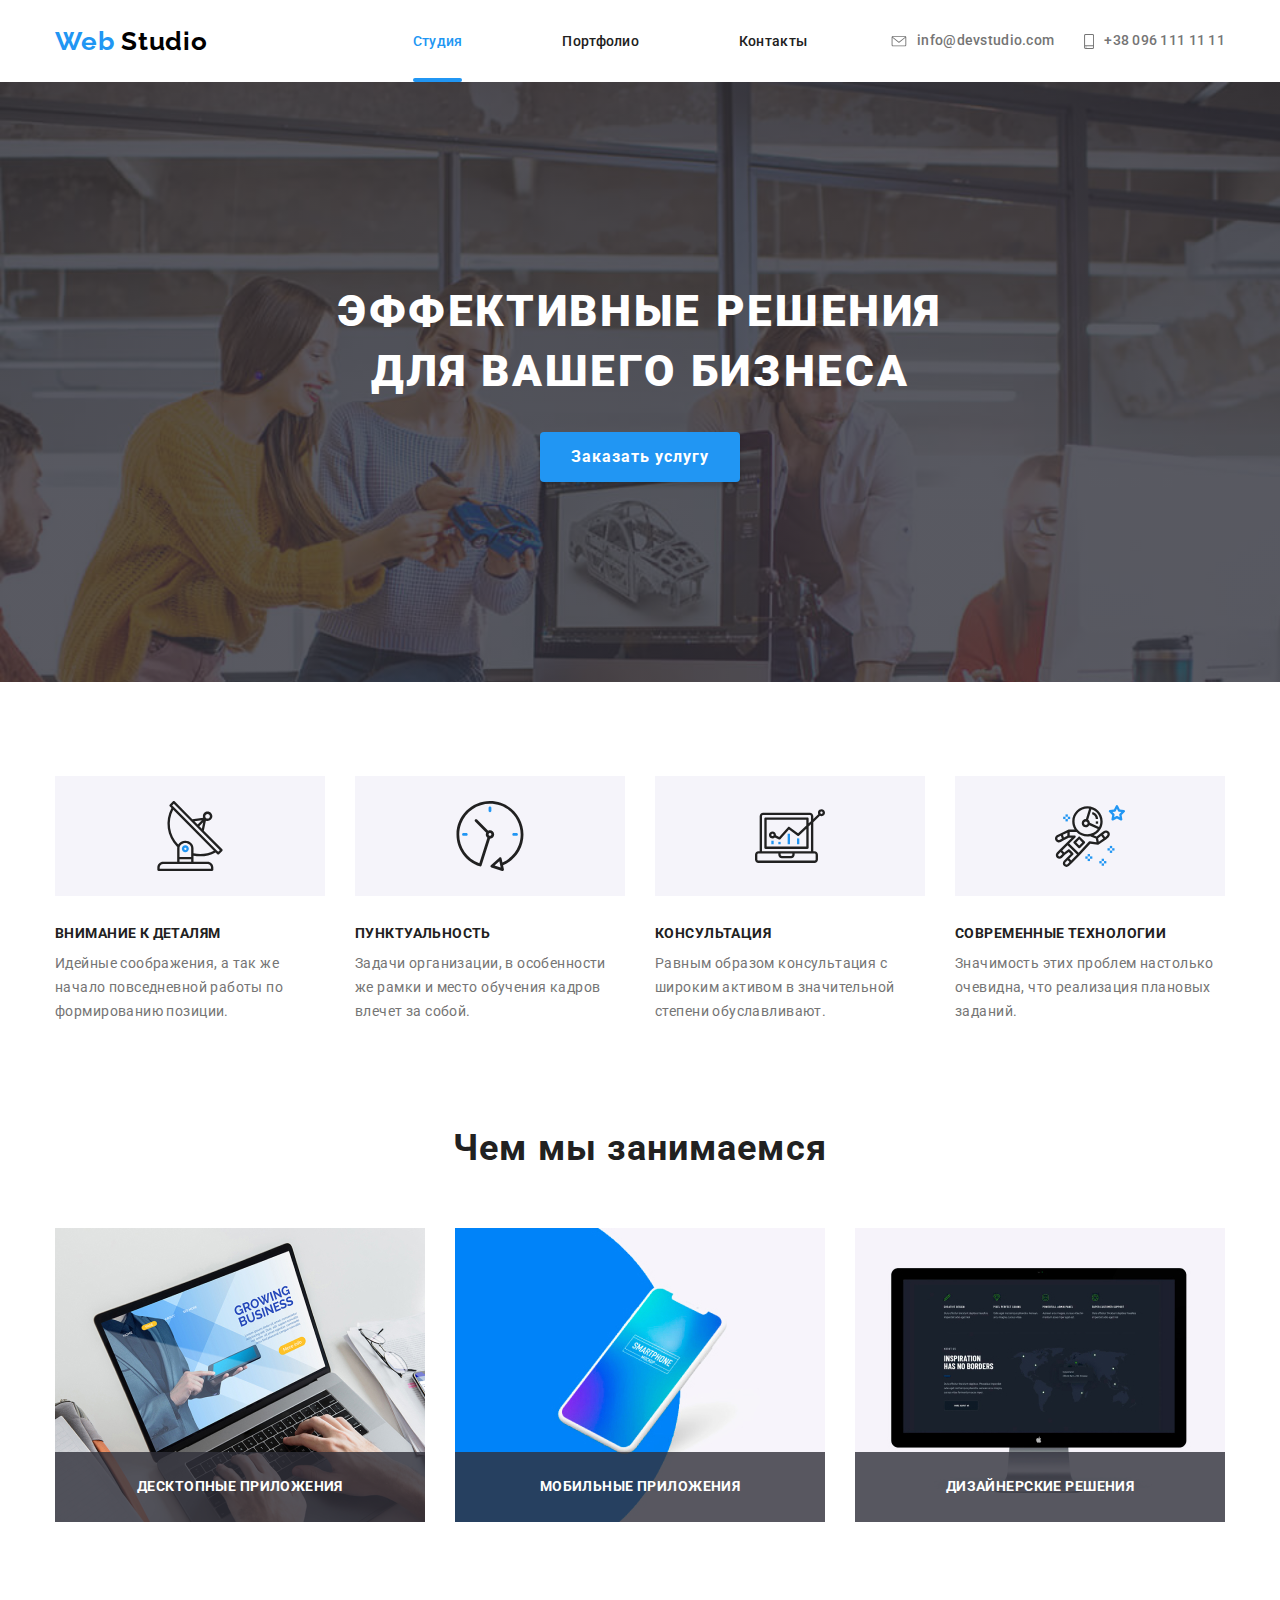
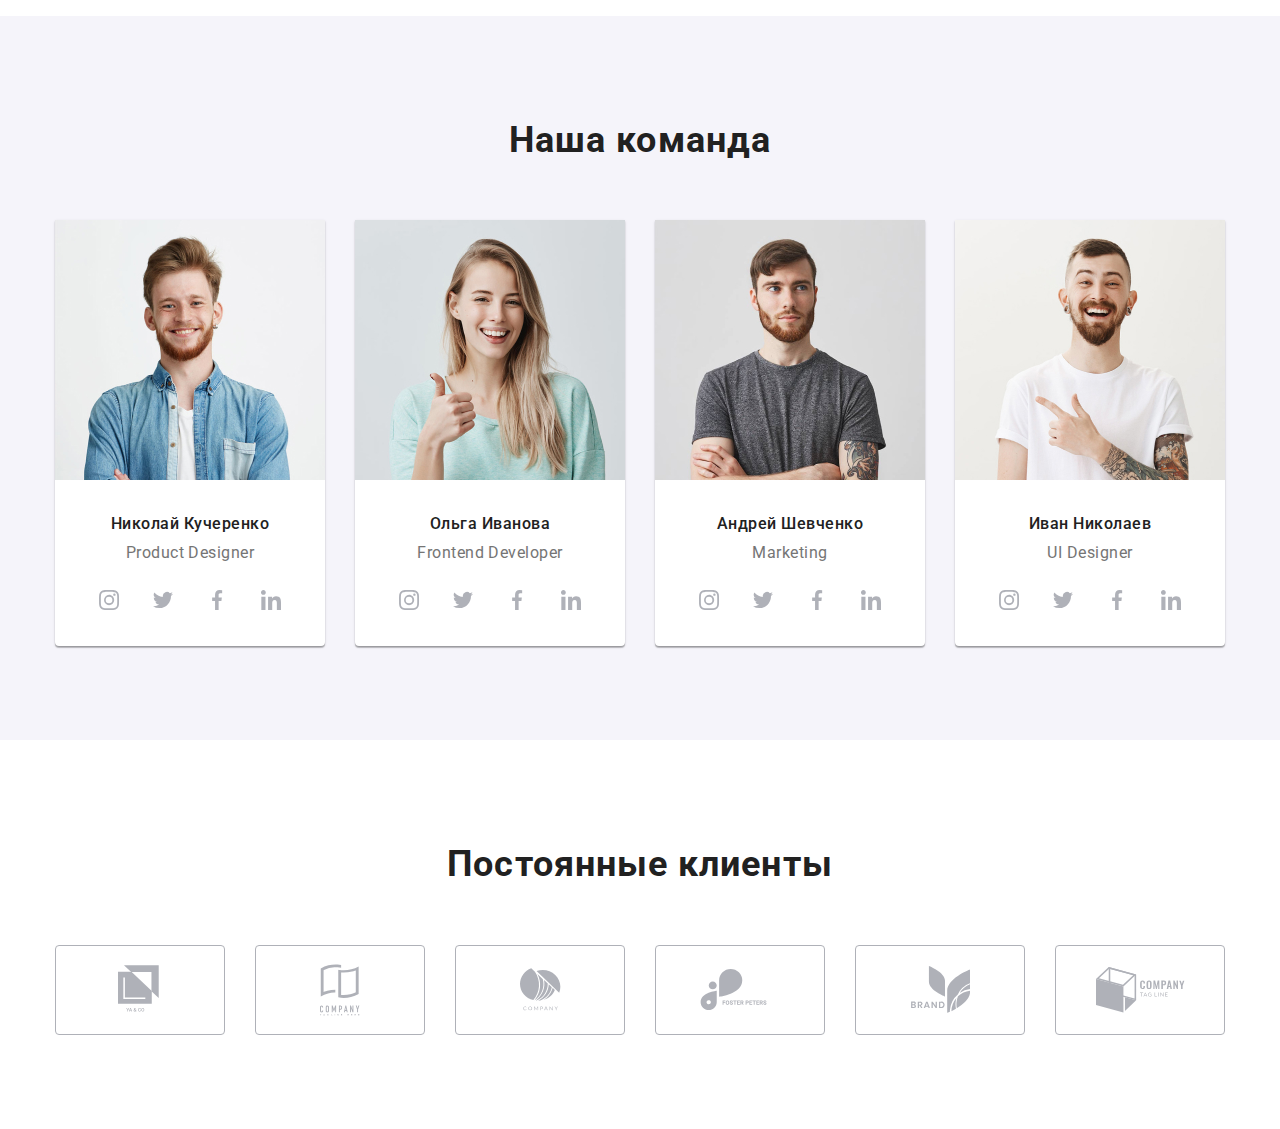
==== commit 4fbd0d6a: "main-done" ====
--- a/index.html
+++ b/index.html
@@ -278,10 +278,10 @@
             
 
         <!--постоянные клиенты-->
-<!--         
+        
             <section>
                 <div class="container section-container">
-                <h2 class="clients">Постоянные клиенты</h2>
+                <h2 class="what-we-do-title clients">Постоянные клиенты</h2>
                 <ul class= "list clients-list">
                     <li class="clients-list-item">
                         <a class="clients-item-link" href="">
@@ -322,7 +322,7 @@
                 </ul>
             </div>
             </section>
-         -->
+        
         <!--modal-window-->
 <!--         
         <div data-modal class="backdrop is-hidden">
--- a/css/main.min.css
+++ b/css/main.min.css
@@ -1,2 +1,2 @@
-/*! normalize.css v8.0.1 | MIT License | github.com/necolas/normalize.css */html{line-height:1.15;-webkit-text-size-adjust:100%}body{margin:0}main{display:block}h1{font-size:2em;margin:0.67em 0}hr{box-sizing:content-box;height:0;overflow:visible}pre{font-family:monospace, monospace;font-size:1em}a{background-color:transparent}abbr[title]{border-bottom:none;text-decoration:underline;text-decoration:underline dotted}b,strong{font-weight:bolder}code,kbd,samp{font-family:monospace, monospace;font-size:1em}small{font-size:80%}sub,sup{font-size:75%;line-height:0;position:relative;vertical-align:baseline}sub{bottom:-0.25em}sup{top:-0.5em}img{border-style:none}button,input,optgroup,select,textarea{font-family:inherit;font-size:100%;line-height:1.15;margin:0}button,input{overflow:visible}button,select{text-transform:none}button,[type="button"],[type="reset"],[type="submit"]{-webkit-appearance:button}button::-moz-focus-inner,[type="button"]::-moz-focus-inner,[type="reset"]::-moz-focus-inner,[type="submit"]::-moz-focus-inner{border-style:none;padding:0}button:-moz-focusring,[type="button"]:-moz-focusring,[type="reset"]:-moz-focusring,[type="submit"]:-moz-focusring{outline:1px dotted ButtonText}fieldset{padding:0.35em 0.75em 0.625em}legend{box-sizing:border-box;color:inherit;display:table;max-width:100%;padding:0;white-space:normal}progress{vertical-align:baseline}textarea{overflow:auto}[type="checkbox"],[type="radio"]{box-sizing:border-box;padding:0}[type="number"]::-webkit-inner-spin-button,[type="number"]::-webkit-outer-spin-button{height:auto}[type="search"]{-webkit-appearance:textfield;outline-offset:-2px}[type="search"]::-webkit-search-decoration{-webkit-appearance:none}::-webkit-file-upload-button{-webkit-appearance:button;font:inherit}details{display:block}summary{display:list-item}template{display:none}[hidden]{display:none}html{box-sizing:border-box}*,*::before,*::after{box-sizing:inherit;margin:0;padding:0}body{font-family:"Roboto",sans-serif;background-color:#fff;font-style:normal}.container{padding-left:15px;padding-right:15px}@media screen and (min-width: 480px){.container{width:480px;margin:0 auto}}@media screen and (min-width: 768px){.container{width:768px}}@media screen and (min-width: 1200px){.container{width:1200px}}.section-container{padding-top:94px;padding-bottom:94px}.backdrop{position:fixed;top:0;left:0;width:100%;height:100%;background-color:rgba(0,0,0,0.5);z-index:100}.modal-form{position:absolute;left:50%;top:50%;transform:translate(-50%, -50%);display:flex;flex-direction:column;width:528px;background-color:#fff;padding:40px}.modal-form-title{font-weight:bold;font-size:20px;line-height:1.15;letter-spacing:0.03em;color:#212121;margin-bottom:30px}.modal-form-input-wrapper{position:relative;margin-bottom:28px}.modal-form-input-wrapper svg{position:absolute;top:50%;left:16px;transform:translateY(-50%)}.modal-form-input{height:40px;width:100%;padding-left:42px}.modal-form-message{margin-bottom:20px;height:120px;resize:none;padding:16px 12px}.modal-form-message::placeholder{padding-bottom:10px}.modal-form-message:focus::placeholder{color:#2196F3}.modal-form-option-label{display:flex;align-items:center;font-size:14px;line-height:1.71;letter-spacing:0.03em;color:#757575;margin-bottom:30px;padding-left:14px}.modal-form-option-span a{color:#2196F3}.modal-form-checkbox{position:absolute;width:1px;height:1px;margin:-1px;border:0;padding:0;white-space:nowrap;clip-path:inset(100%);clip:rect(0 0 0 0);overflow:hidden}.modal-form-custom-checkbox{display:flex;align-items:center;justify-content:center;width:16px;height:15px;border:solid 1px #000;border-radius:2px;margin-right:7px}.modal-form-checkbox:checked+.modal-form-custom-checkbox svg{background-color:#2196F3}.modal-form-checkbox:checked+.modal-form-custom-checkbox{border:solid 1px #2196F3;border-radius:2px}.modal-form-message,.modal-form-input{display:block;width:100%;font-size:14px;line-height:1.14;letter-spacing:0.01em;border:solid 1px rgba(33,33,33,0.2);color:#000;border-radius:4px}.modal-form-message:not(:placeholder-shown),.modal-form-message:focus,.modal-form-input:not(:placeholder-shown),.modal-form-input:focus{outline:none;border-color:#2196F3}.modal-form-label{position:absolute;top:50%;left:0;padding-left:42px;transform:translateY(-50%);font-size:14px;letter-spacing:0.01em;color:#757575;transition:transform 0.25s cubic-bezier(0.4, 0, 0.2, 1)}.modal-form-input:focus+.modal-form-label,.modal-form-input:not(:placeholder-shown)+.modal-form-label{transform:translateY(-40px);color:#2196F3;padding-left:18px}.modal-form-input:focus ~ svg,.modal-form-input:not(:placeholder-shown) ~ svg{fill:#2196F3}.modal-form-button{min-width:200px;min-height:50px;margin-right:auto;margin-left:auto;font-weight:bold;font-size:16px;line-height:1.87;display:block;text-align:center;letter-spacing:0.06em;color:#fff;background-color:#2196F3;border-radius:4px;border:hidden;box-shadow:0px 4px 4px rgba(0,0,0,0.15);transition:0.25s cubic-bezier(0.4, 0, 0.2, 1)}.modal-close-btn{position:absolute;top:8px;right:8px;width:30px;height:30px;border-radius:50%;background-color:transparent;border:1px solid rgba(0,0,0,0.1);display:flex;justify-content:center;align-items:center;cursor:pointer;outline:transparent;transition:0.25s cubic-bezier(0.4, 0, 0.2, 1)}.modal-close-btn:hover,.modal-close-btn:focus{fill:#2196F3}.is-hidden{opacity:0;visibility:hidden;pointer-events:none}.list{list-style:none;text-decoration:none}a,.link{text-decoration:none}header{position:relative;z-index:1;font-weight:500;border-bottom:1px solid #ececec}.header-container{position:relative;z-index:100;display:flex;justify-content:space-between;align-items:center}.logo-blue{color:#2196F3}.main-logo{font-family:"Raleway",sans-serif;color:#000;font-weight:bold;font-size:26px;line-height:1.2;letter-spacing:0.03em}.nav-item-active{color:#2196F3}.navigation{display:flex;align-items:center}.nav-item-passive{color:#212121}.adress-link{transition:0.25s cubic-bezier(0.4, 0, 0.2, 1)}.adress-link .adress-item{display:flex;justify-content:center;align-items:center;line-height:1.666;letter-spacing:0.02em;color:#757575;text-decoration:none;list-style:none;fill:#757575}.adress-link .adress-item svg{margin-right:10px}.adress-link .adress-item.adress-item:hover,.adress-link .adress-item.adress-item:focus{fill:#2196F3;color:#2196F3}@media screen and (max-width: 1199px){.main-logo{font-size:24px;line-height:1.666}.adress-link{font-size:12px}.envelope{width:14px;height:10px}.smartphone{width:10px;height:14px}.header-nav-links{font-size:14px;line-height:1.14}.adress-link:not(:last-child){margin-bottom:10px}}@media screen and (max-width: 767px){.main-logo{padding-top:16px;padding-bottom:16px}.menu-btn{background-color:transparent;border:none;width:40px;height:40px}.menu-btn.is-open .icon-close{display:block}.menu-btn.is-open .icon-burger{display:none}.menu-btn:hover{fill:#2196F3}.icon-close{display:none}.menu-wrapper{position:absolute;left:0;top:100%;background-color:#fff;width:100%;padding-top:60px;padding-bottom:60px;box-shadow:0px 4px 4px rgba(0,0,0,0.25);border-top:1px solid #ececec;transform:translateY(-130%);transition:0.25s cubic-bezier(0.4, 0, 0.2, 1);z-index:50}.menu-wrapper.is-open{display:block;transform:translateY(0)}.navigation{margin-bottom:60px}.header-nav-link{display:inline-flex}.header-nav-link:not(:last-child){margin-bottom:40px}.header-nav-links{padding-left:39.5%;padding-right:39.5%;text-align:center;font-size:18px;line-height:1.666}.adress-link{font-size:18px}.adress-link:not(:last-child){margin-bottom:16px}.envelope{width:16px;height:11px}.smartphone{width:10px;height:15px}.header-nav-link-active{position:relative}.header-nav-link-active .nav-active::after{position:absolute;left:0;bottom:20;display:block;content:"";width:100%;height:4px;background:#2196F3;border-radius:2px}}@media screen and (min-width: 768px){.menu-btn{display:none}.head-container{display:flex;justify-content:space-between}header{width:100%;margin:0 auto}.menu-wrapper{display:flex;align-items:center}.menu-wrapper .list-adress-link{margin-left:84px}.header-nav-links{display:flex}.header-nav-links .header-nav-link{padding-top:32px;padding-bottom:32px}.header-nav-links .header-nav-link:not(:first-child){margin-left:50px}.header-nav-link-active{position:relative}.header-nav-link-active .nav-active::after{position:absolute;bottom:0;left:0;display:block;content:"";width:100%;height:4px;background:#2196F3;border-radius:2px;z-index:2}.adress-link{transition:0.25s cubic-bezier(0.4, 0, 0.2, 1)}.adress-link .adress-item{display:flex;justify-content:left}}@media screen and (min-width: 1200px){header{border-bottom:none}.envelope{width:16px;height:11px}.smartphone{width:10px;height:15px}.header .head-container{align-items:center}.header-nav-link:not(:last-child){margin-right:50px}.header-nav-links{margin-left:85px;padding-left:0px}.nav-item-active,.nav-item-passive{font-size:14px;line-height:1.14;letter-spacing:0.02em}.nav-item-passive{transition:0.25s cubic-bezier(0.4, 0, 0.2, 1)}.nav-item-passive:hover,.nav-item-passive:focus{color:#2196F3}.list-adress-link{display:flex}.list-adress-link .adress-item{align-items:center;font-size:14px;line-height:1.42;letter-spacing:0.02em;color:#757575;fill:#757575}.list-adress-link .adress-item.adress-item:hover,.list-adress-link .adress-item.adress-item:focus{fill:#2196F3;color:#2196F3}.adress-link:not(:last-child){margin-right:30px}}h1{color:#fff;font-weight:900;font-size:44px;line-height:1.36;text-align:center;letter-spacing:0.06em;text-transform:uppercase;margin-bottom:30px;margin-top:0px}.main-section{padding-top:200px;padding-bottom:200px;background-repeat:no-repeat;background-size:cover;margin-right:auto;margin-left:auto}.order-button{min-width:200px;min-height:50px;margin-right:auto;margin-left:auto;font-weight:bold;font-size:16px;line-height:1.875;display:block;text-align:center;letter-spacing:0.06em;color:#fff;background-color:#2196F3;border-radius:4px;border:hidden;box-shadow:0px 4px 4px rgba(0,0,0,0.15);transition:0.25s cubic-bezier(0.4, 0, 0.2, 1)}.order-button:hover,.order-button:focus{color:#fff}@media screen and (max-width: 1199px){h1{font-size:26px;line-height:1.615}.main-section{padding-top:118px;padding-bottom:118px}}@media screen and (min-width: 1200px){.main-section{background-image:linear-gradient(rgba(47,48,58,0.8), rgba(47,48,58,0.8)),url(../images/main/header/headerimg.jpg)}}@media screen and (min-device-pixel-ratio: 2), screen and (min-resolution: 192dpi), screen and (min-resolution: 2dppx), screen and (min-width: 1200px){.main-section{background-image:linear-gradient(rgba(47,48,58,0.8), rgba(47,48,58,0.8)),url(../images/main/header/2xhead.jpg)}}@media screen and (min-width: 768px){.main-section{background-image:linear-gradient(rgba(47,48,58,0.8), rgba(47,48,58,0.8)),url(../images/tablet/tab_hero/head.jpg)}}@media screen and (min-device-pixel-ratio: 2), screen and (min-resolution: 192dpi), screen and (min-resolution: 2dppx), screen and (min-width: 768px){.main-section{background-image:linear-gradient(rgba(47,48,58,0.8), rgba(47,48,58,0.8)),url(../images/tablet/tab_hero/2xhead.jpg)}}@media screen and (min-width: 320px){.main-section{background-image:linear-gradient(rgba(47,48,58,0.8), rgba(47,48,58,0.8)),url(../images/mobile/mob_hero/header_1.jpg)}}@media screen and (min-device-pixel-ratio: 2), screen and (min-resolution: 192dpi), screen and (min-resolution: 2dppx), screen and (min-width: 320px){.main-section{background-image:linear-gradient(rgba(47,48,58,0.8), rgba(47,48,58,0.8)),url(../images/mobile/mob_hero/header_2.jpg)}}.visually-hidden{position:absolute;width:1px;height:1px;margin:-1px;border:0;padding:0;white-space:nowrap;clip-path:inset(100%);clip:rect(0 0 0 0);overflow:hidden}.features-title{font-weight:bold;font-size:14px;line-height:1.14;letter-spacing:0.03em;text-transform:uppercase;color:#212121;margin-top:30px}@media screen and (min-width: 320px){.flex-list{display:flex;flex-wrap:wrap}.features-item{width:450px}.features-item div{height:120px;background-repeat:no-repeat;background-position:center center;background-color:#f5f4fa}.features-title{text-align:center}}@media screen and (max-width: 1199px){.features-item:not(:last-child){margin-bottom:30px}.features-cont{padding-top:60px;padding-bottom:60px}}@media screen and (min-width: 768px){.features-item{width:354px}.features-item:not(:nth-child(2n)){margin-right:30px}.features-item:nth-last-child(-n+2){margin-bottom:0px}.features-title{text-align:left}}@media screen and (min-width: 1200px){.features-item{width:270px;margin-bottom:0px}.features-item:not(:last-child){margin-right:30px}.features-cont{padding-top:94px}}.features-img-container1{background-image:url(../images/main/features/antenna1.svg)}.features-img-container2{background-image:url(../images/main/features/clock1.svg)}.features-img-container3{background-image:url(../images/main/features/diagram1.svg)}.features-img-container4{background-image:url(../images/main/features/astronaut1.svg)}.features-img{margin:25px 100px}.features-text{font-weight:normal;font-size:14px;line-height:1.71;letter-spacing:0.03em;color:#757575;margin-top:10px}@media screen and (max-width: 1199px){.what-we-do{display:none}}@media screen and (min-width: 1200px){.what-we-do{display:block}}.what-we-do-title{margin-bottom:50px;font-weight:bold;font-size:36px;line-height:1.7;text-align:center;letter-spacing:0.03em;color:#212121}.what-we-do-item{position:relative}.what-we-do-item:not(:last-child){margin-right:30px}.what-we-do-item>img{display:block}.what-we-do-text{position:absolute;bottom:0;left:0;width:370px;height:70px;text-align:center;padding-top:27px;padding-bottom:27px;font-weight:bold;font-size:14px;line-height:1.14;letter-spacing:0.03em;text-transform:uppercase;color:#fff;background-color:rgba(47,48,58,0.8)}.team-section{background-color:#f5f4fa}.team-section>ul{padding-bottom:94px}.team-section>h2{padding-top:94px}.team-member{background-color:#fff;box-shadow:0px 2px 1px rgba(0,0,0,0.2),0px 1px 1px rgba(0,0,0,0.14),0px 1px 3px rgba(0,0,0,0.12);border-radius:0px 0px 4px 4px}.team-member>img{margin-bottom:30px}.team-member:not(:last-child){margin-right:30px}.flex-list-social-icons{display:flex;padding-left:32px;padding-right:32px;padding-bottom:24px}.flex-list-social-icons>li:not(:last-child){margin-right:10px}.social-icon-main{transition:0.25s cubic-bezier(0.4, 0, 0.2, 1);fill:#afb1b8;background-color:#fff}.social-icon-main:hover,.social-icon-main:focus{background-color:#2196F3;fill:#fff}.spec-name{font-weight:500;font-size:16px;line-height:1.19;text-align:center;letter-spacing:0.03em;color:#212121;margin-bottom:10px}.social-link{display:block;width:44px;height:44px;border-radius:50px}.prof{font-weight:normal;font-size:16px;line-height:1.19;text-align:center;letter-spacing:0.03em;color:#757575;margin-bottom:16px}.clients{font-style:normal;font-weight:bold;font-size:36px;line-height:1.17;text-align:center;letter-spacing:0.03em;color:#212121;margin-bottom:50px}.clients-list{display:flex}.clients-list-item a{width:170px;height:90px;display:flex;justify-content:center;align-items:center;border:solid #afb1b8 1px;border-radius:4px;fill:#afb1b8;transition:0.25s cubic-bezier(0.4, 0, 0.2, 1)}.clients-list-item a:hover,.clients-list-item a:focus{fill:#2196F3;border:solid #2196F3 1px}.clients-list-item:not(:last-child){margin-right:30px}.footer-container{display:flex;padding-top:60px;padding-bottom:60px}.subscribe-form{display:flex}.subscribe{padding-top:12px;width:358px;height:50px;margin-right:12px}.left-side{margin-right:69px}.right-side{padding-top:12px;margin-right:94px}.bot-logo{font-family:"Raleway",sans-serif;font-style:normal;font-weight:bold;font-size:26px;line-height:1.19;letter-spacing:0.03em;color:#fff;text-decoration:none}.footer-adress{margin-top:20px}.address{font-style:normal;font-weight:normal;font-size:14px;line-height:1.71;letter-spacing:0.03em;color:#fff;text-decoration:none}.mail-phone{font-style:normal;font-weight:normal;font-size:14px;line-height:1.71;text-decoration:none;letter-spacing:0.03em;color:rgba(255,255,255,0.6)}b{font-weight:bold;font-size:14px;line-height:1.14;letter-spacing:0.03em;text-transform:uppercase;color:#fff}.footer-social-icons-list{display:flex;margin-top:20px}.footer-social-icon-item:not(:last-child){margin-right:10px}.social-link-bot{background-color:rgba(255,255,255,0.1);transition:0.25s cubic-bezier(0.4, 0, 0.2, 1)}.social-link-bot:focus,.social-link-bot:hover{background-color:#2196F3}footer{background-color:#2F303A}.adress-list-item{margin-top:9px}.subscr{font-weight:bold;font-size:14px;line-height:1.14;letter-spacing:0.03em;text-transform:uppercase;color:#fff;margin-bottom:20px}.sub-input{width:358px;height:50px;border:1px solid rgba(255,255,255,0.3);box-sizing:border-box;filter:drop-shadow(0px 4px 4px rgba(0,0,0,0.15));border-radius:4px;background-color:#2F303A;padding-left:16px}.footer-button{padding-top:48px}.foot-button{display:flex;align-items:center;padding:10px 28px;min-width:200px;height:50px;font-weight:bold;font-size:16px;line-height:1.87;letter-spacing:0.06em;color:#fff;background-color:#2196F3;border-radius:4px;border:0ex}.foot-button span{margin-right:10px}.header-port-cont{border-bottom:solid 1px #ececec}.portfolio-list{display:flex;justify-content:center;margin-bottom:50px}.proj-type-button-container:not(:last-child){margin-right:8px}.proj-type-button{font-weight:500;font-size:16px;line-height:1.62;border:none;border-radius:4px;text-align:center;letter-spacing:0.03em;color:#212121;padding-top:6px;padding-right:22px;padding-bottom:6px;padding-left:22px;transition:0.25s cubic-bezier(0.4, 0, 0.2, 1)}.proj-type-button:focus,.proj-type-button:hover{background-color:#2196F3;color:#fff;box-shadow:0px 4px 4px rgba(0,0,0,0.25)}.gallery-list{display:flex;flex-wrap:wrap}.gallery-list-container{margin-right:30px;margin-bottom:30px}.gallery-list-container:nth-child(3n){margin-right:0px}.gallery-list-container:nth-last-child(-n+3){margin-bottom:0px}.gallery-list-item{display:block;width:370px;height:404px}.gallery-list-item:focus,.gallery-list-item:hover{box-sizing:border-box;box-shadow:1px 4px 6px rgba(0,0,0,0.16),0px 4px 4px rgba(0,0,0,0.06),0px 1px 1px rgba(0,0,0,0.12)}.gallery-list-item:focus .overlay,.gallery-list-item:hover .overlay{top:0}.gallery-list-img{display:block}.overlay-container{position:relative;overflow:hidden}.overlay{position:absolute;top:100%;left:0px;width:100%;height:100%;display:flex;justify-content:center;align-items:center;padding:63px 24px;font-weight:normal;font-size:18px;line-height:1.56;letter-spacing:0.03em;color:#fff;background:rgba(33,150,243,0.9);transition:0.25s cubic-bezier(0.4, 0, 0.2, 1)}.proj-descr{padding:63px 24px;font-weight:normal;font-size:18px;line-height:1.56;letter-spacing:0.03em;color:#fff}.port-proj-title{padding-top:20px;padding-left:23px;padding-right:23px;font-weight:bold;font-size:18px;line-height:2;letter-spacing:0.06em;color:#212121}.port-skill{margin-top:4px;padding-left:23px;padding-right:23px;padding-bottom:19px;font-weight:normal;font-size:16px;line-height:1.87;letter-spacing:0.03em;color:#757575}.gallery-text-container{border-left:solid #eee 1px;border-right:solid #eee 1px;border-bottom:solid #eee 1px}
+/*! normalize.css v8.0.1 | MIT License | github.com/necolas/normalize.css */html{line-height:1.15;-webkit-text-size-adjust:100%}body{margin:0}main{display:block}h1{font-size:2em;margin:0.67em 0}hr{box-sizing:content-box;height:0;overflow:visible}pre{font-family:monospace, monospace;font-size:1em}a{background-color:transparent}abbr[title]{border-bottom:none;text-decoration:underline;text-decoration:underline dotted}b,strong{font-weight:bolder}code,kbd,samp{font-family:monospace, monospace;font-size:1em}small{font-size:80%}sub,sup{font-size:75%;line-height:0;position:relative;vertical-align:baseline}sub{bottom:-0.25em}sup{top:-0.5em}img{border-style:none}button,input,optgroup,select,textarea{font-family:inherit;font-size:100%;line-height:1.15;margin:0}button,input{overflow:visible}button,select{text-transform:none}button,[type="button"],[type="reset"],[type="submit"]{-webkit-appearance:button}button::-moz-focus-inner,[type="button"]::-moz-focus-inner,[type="reset"]::-moz-focus-inner,[type="submit"]::-moz-focus-inner{border-style:none;padding:0}button:-moz-focusring,[type="button"]:-moz-focusring,[type="reset"]:-moz-focusring,[type="submit"]:-moz-focusring{outline:1px dotted ButtonText}fieldset{padding:0.35em 0.75em 0.625em}legend{box-sizing:border-box;color:inherit;display:table;max-width:100%;padding:0;white-space:normal}progress{vertical-align:baseline}textarea{overflow:auto}[type="checkbox"],[type="radio"]{box-sizing:border-box;padding:0}[type="number"]::-webkit-inner-spin-button,[type="number"]::-webkit-outer-spin-button{height:auto}[type="search"]{-webkit-appearance:textfield;outline-offset:-2px}[type="search"]::-webkit-search-decoration{-webkit-appearance:none}::-webkit-file-upload-button{-webkit-appearance:button;font:inherit}details{display:block}summary{display:list-item}template{display:none}[hidden]{display:none}html{box-sizing:border-box}*,*::before,*::after{box-sizing:inherit;margin:0;padding:0}body{font-family:"Roboto",sans-serif;background-color:#fff;font-style:normal}.container{padding-left:15px;padding-right:15px}@media screen and (min-width: 480px){.container{width:480px;margin:0 auto}}@media screen and (min-width: 768px){.container{width:768px}}@media screen and (min-width: 1200px){.container{width:1200px}}@media screen and (min-width: 320px){.section-container{padding-top:60px;padding-bottom:60px}}@media screen and (min-width: 1200px){.section-container{padding-top:94px;padding-bottom:94px}}.backdrop{position:fixed;top:0;left:0;width:100%;height:100%;background-color:rgba(0,0,0,0.5);z-index:100}.modal-form{position:absolute;left:50%;top:50%;transform:translate(-50%, -50%);display:flex;flex-direction:column;width:528px;background-color:#fff;padding:40px}.modal-form-title{font-weight:bold;font-size:20px;line-height:1.15;letter-spacing:0.03em;color:#212121;margin-bottom:30px}.modal-form-input-wrapper{position:relative;margin-bottom:28px}.modal-form-input-wrapper svg{position:absolute;top:50%;left:16px;transform:translateY(-50%)}.modal-form-input{height:40px;width:100%;padding-left:42px}.modal-form-message{margin-bottom:20px;height:120px;resize:none;padding:16px 12px}.modal-form-message::placeholder{padding-bottom:10px}.modal-form-message:focus::placeholder{color:#2196F3}.modal-form-option-label{display:flex;align-items:center;font-size:14px;line-height:1.71;letter-spacing:0.03em;color:#757575;margin-bottom:30px;padding-left:14px}.modal-form-option-span a{color:#2196F3}.modal-form-checkbox{position:absolute;width:1px;height:1px;margin:-1px;border:0;padding:0;white-space:nowrap;clip-path:inset(100%);clip:rect(0 0 0 0);overflow:hidden}.modal-form-custom-checkbox{display:flex;align-items:center;justify-content:center;width:16px;height:15px;border:solid 1px #000;border-radius:2px;margin-right:7px}.modal-form-checkbox:checked+.modal-form-custom-checkbox svg{background-color:#2196F3}.modal-form-checkbox:checked+.modal-form-custom-checkbox{border:solid 1px #2196F3;border-radius:2px}.modal-form-message,.modal-form-input{display:block;width:100%;font-size:14px;line-height:1.14;letter-spacing:0.01em;border:solid 1px rgba(33,33,33,0.2);color:#000;border-radius:4px}.modal-form-message:not(:placeholder-shown),.modal-form-message:focus,.modal-form-input:not(:placeholder-shown),.modal-form-input:focus{outline:none;border-color:#2196F3}.modal-form-label{position:absolute;top:50%;left:0;padding-left:42px;transform:translateY(-50%);font-size:14px;letter-spacing:0.01em;color:#757575;transition:transform 0.25s cubic-bezier(0.4, 0, 0.2, 1)}.modal-form-input:focus+.modal-form-label,.modal-form-input:not(:placeholder-shown)+.modal-form-label{transform:translateY(-40px);color:#2196F3;padding-left:18px}.modal-form-input:focus ~ svg,.modal-form-input:not(:placeholder-shown) ~ svg{fill:#2196F3}.modal-form-button{min-width:200px;min-height:50px;margin-right:auto;margin-left:auto;font-weight:bold;font-size:16px;line-height:1.87;display:block;text-align:center;letter-spacing:0.06em;color:#fff;background-color:#2196F3;border-radius:4px;border:hidden;box-shadow:0px 4px 4px rgba(0,0,0,0.15);transition:0.25s cubic-bezier(0.4, 0, 0.2, 1)}.modal-close-btn{position:absolute;top:8px;right:8px;width:30px;height:30px;border-radius:50%;background-color:transparent;border:1px solid rgba(0,0,0,0.1);display:flex;justify-content:center;align-items:center;cursor:pointer;outline:transparent;transition:0.25s cubic-bezier(0.4, 0, 0.2, 1)}.modal-close-btn:hover,.modal-close-btn:focus{fill:#2196F3}.is-hidden{opacity:0;visibility:hidden;pointer-events:none}.list{list-style:none;text-decoration:none}a,.link{text-decoration:none}@media screen and (min-width: 320px){.flex-list{display:flex;flex-wrap:wrap}}@media screen and (min-width: 320px){.what-we-do-title{margin-bottom:30px;font-weight:bold;font-size:28px;line-height:1.79;text-align:center;letter-spacing:0.03em;color:#212121}}@media screen and (min-width: 1200px){.what-we-do-title{margin-bottom:50px;font-size:36px;line-height:1.67}}header{position:relative;z-index:1;font-weight:500;border-bottom:1px solid #ececec}.header-container{position:relative;z-index:100;display:flex;justify-content:space-between;align-items:center}.logo-blue{color:#2196F3}.main-logo{font-family:"Raleway",sans-serif;color:#000;font-weight:bold;font-size:26px;line-height:1.2;letter-spacing:0.03em}.nav-item-active{color:#2196F3}.navigation{display:flex;align-items:center}.nav-item-passive{color:#212121}.adress-link{transition:0.25s cubic-bezier(0.4, 0, 0.2, 1)}.adress-link .adress-item{display:flex;justify-content:center;align-items:center;line-height:1.666;letter-spacing:0.02em;color:#757575;text-decoration:none;list-style:none;fill:#757575}.adress-link .adress-item svg{margin-right:10px}.adress-link .adress-item.adress-item:hover,.adress-link .adress-item.adress-item:focus{fill:#2196F3;color:#2196F3}@media screen and (max-width: 1199px){.main-logo{font-size:24px;line-height:1.666}.adress-link{font-size:12px}.envelope{width:14px;height:10px}.smartphone{width:10px;height:14px}.header-nav-links{font-size:14px;line-height:1.14}.adress-link:not(:last-child){margin-bottom:10px}}@media screen and (max-width: 767px){.main-logo{padding-top:16px;padding-bottom:16px}.menu-btn{background-color:transparent;border:none;width:40px;height:40px}.menu-btn.is-open .icon-close{display:block}.menu-btn.is-open .icon-burger{display:none}.menu-btn:hover{fill:#2196F3}.icon-close{display:none}.menu-wrapper{position:absolute;left:0;top:100%;background-color:#fff;width:100%;padding-top:60px;padding-bottom:60px;box-shadow:0px 4px 4px rgba(0,0,0,0.25);border-top:1px solid #ececec;transform:translateY(-130%);transition:0.25s cubic-bezier(0.4, 0, 0.2, 1);z-index:50}.menu-wrapper.is-open{display:block;transform:translateY(0)}.navigation{margin-bottom:60px}.header-nav-link{display:inline-flex}.header-nav-link:not(:last-child){margin-bottom:40px}.header-nav-links{padding-left:39.5%;padding-right:39.5%;text-align:center;font-size:18px;line-height:1.666}.adress-link{font-size:18px}.adress-link:not(:last-child){margin-bottom:16px}.envelope{width:16px;height:11px}.smartphone{width:10px;height:15px}.header-nav-link-active{position:relative}.header-nav-link-active .nav-active::after{position:absolute;left:0;bottom:20;display:block;content:"";width:100%;height:4px;background:#2196F3;border-radius:2px}}@media screen and (min-width: 768px){.menu-btn{display:none}.head-container{display:flex;justify-content:space-between}header{width:100%;margin:0 auto}.menu-wrapper{display:flex;align-items:center}.menu-wrapper .list-adress-link{margin-left:84px}.header-nav-links{display:flex}.header-nav-links .header-nav-link{padding-top:32px;padding-bottom:32px}.header-nav-links .header-nav-link:not(:first-child){margin-left:50px}.header-nav-link-active{position:relative}.header-nav-link-active .nav-active::after{position:absolute;bottom:0;left:0;display:block;content:"";width:100%;height:4px;background:#2196F3;border-radius:2px;z-index:2}.adress-link{transition:0.25s cubic-bezier(0.4, 0, 0.2, 1)}.adress-link .adress-item{display:flex;justify-content:left}}@media screen and (min-width: 1200px){header{border-bottom:none}.envelope{width:16px;height:11px}.smartphone{width:10px;height:15px}.header .head-container{align-items:center}.header-nav-link:not(:last-child){margin-right:50px}.header-nav-links{margin-left:85px;padding-left:0px}.nav-item-active,.nav-item-passive{font-size:14px;line-height:1.14;letter-spacing:0.02em}.nav-item-passive{transition:0.25s cubic-bezier(0.4, 0, 0.2, 1)}.nav-item-passive:hover,.nav-item-passive:focus{color:#2196F3}.list-adress-link{display:flex}.list-adress-link .adress-item{align-items:center;font-size:14px;line-height:1.42;letter-spacing:0.02em;color:#757575;fill:#757575}.list-adress-link .adress-item.adress-item:hover,.list-adress-link .adress-item.adress-item:focus{fill:#2196F3;color:#2196F3}.adress-link:not(:last-child){margin-right:30px}}h1{color:#fff;font-weight:900;font-size:44px;line-height:1.36;text-align:center;letter-spacing:0.06em;text-transform:uppercase;margin-bottom:30px;margin-top:0px}.main-section{padding-top:200px;padding-bottom:200px;background-repeat:no-repeat;background-size:cover;margin-right:auto;margin-left:auto}.order-button{min-width:200px;min-height:50px;margin-right:auto;margin-left:auto;font-weight:bold;font-size:16px;line-height:1.875;display:block;text-align:center;letter-spacing:0.06em;color:#fff;background-color:#2196F3;border-radius:4px;border:hidden;box-shadow:0px 4px 4px rgba(0,0,0,0.15);transition:0.25s cubic-bezier(0.4, 0, 0.2, 1)}.order-button:hover,.order-button:focus{color:#fff}@media screen and (max-width: 1199px){h1{font-size:26px;line-height:1.615}.main-section{padding-top:118px;padding-bottom:118px}}@media screen and (min-width: 1200px){.main-section{background-image:linear-gradient(rgba(47,48,58,0.8), rgba(47,48,58,0.8)),url(../images/main/header/headerimg.jpg)}}@media screen and (min-device-pixel-ratio: 2), screen and (min-resolution: 192dpi), screen and (min-resolution: 2dppx), screen and (min-width: 1200px){.main-section{background-image:linear-gradient(rgba(47,48,58,0.8), rgba(47,48,58,0.8)),url(../images/main/header/2xhead.jpg)}}@media screen and (min-width: 768px){.main-section{background-image:linear-gradient(rgba(47,48,58,0.8), rgba(47,48,58,0.8)),url(../images/tablet/tab_hero/head.jpg)}}@media screen and (min-device-pixel-ratio: 2), screen and (min-resolution: 192dpi), screen and (min-resolution: 2dppx), screen and (min-width: 768px){.main-section{background-image:linear-gradient(rgba(47,48,58,0.8), rgba(47,48,58,0.8)),url(../images/tablet/tab_hero/2xhead.jpg)}}@media screen and (min-width: 320px){.main-section{background-image:linear-gradient(rgba(47,48,58,0.8), rgba(47,48,58,0.8)),url(../images/mobile/mob_hero/header_1.jpg)}}@media screen and (min-device-pixel-ratio: 2), screen and (min-resolution: 192dpi), screen and (min-resolution: 2dppx), screen and (min-width: 320px){.main-section{background-image:linear-gradient(rgba(47,48,58,0.8), rgba(47,48,58,0.8)),url(../images/mobile/mob_hero/header_2.jpg)}}.visually-hidden{position:absolute;width:1px;height:1px;margin:-1px;border:0;padding:0;white-space:nowrap;clip-path:inset(100%);clip:rect(0 0 0 0);overflow:hidden}.features-title{font-weight:bold;font-size:14px;line-height:1.14;letter-spacing:0.03em;text-transform:uppercase;color:#212121;margin-top:30px}@media screen and (min-width: 320px){.features-item{width:450px}.features-item div{height:120px;background-repeat:no-repeat;background-position:center center;background-color:#f5f4fa}.features-title{text-align:center}}@media screen and (max-width: 1199px){.features-item:not(:last-child){margin-bottom:30px}.features-cont{padding-top:60px;padding-bottom:60px}}@media screen and (min-width: 768px){.features-item{width:354px}.features-item:not(:nth-child(2n)){margin-right:30px}.features-item:nth-last-child(-n+2){margin-bottom:0px}.features-title{text-align:left}}@media screen and (min-width: 1200px){.features-item{width:270px;margin-bottom:0px}.features-item:not(:last-child){margin-right:30px}.features-cont{padding-top:94px}}.features-img-container1{background-image:url(../images/main/features/antenna1.svg)}.features-img-container2{background-image:url(../images/main/features/clock1.svg)}.features-img-container3{background-image:url(../images/main/features/diagram1.svg)}.features-img-container4{background-image:url(../images/main/features/astronaut1.svg)}.features-img{margin:25px 100px}.features-text{font-weight:normal;font-size:14px;line-height:1.71;letter-spacing:0.03em;color:#757575;margin-top:10px}@media screen and (max-width: 1199px){.what-we-do{display:none}}@media screen and (min-width: 1200px){.what-we-do{display:block}}.what-we-do-item{position:relative}.what-we-do-item:not(:last-child){margin-right:30px}.what-we-do-item>img{display:block}.what-we-do-text{position:absolute;bottom:0;left:0;width:370px;height:70px;text-align:center;padding-top:27px;padding-bottom:27px;font-weight:bold;font-size:14px;line-height:1.14;letter-spacing:0.03em;text-transform:uppercase;color:#fff;background-color:rgba(47,48,58,0.8)}.team-member{background-color:#fff;box-shadow:0px 2px 1px rgba(0,0,0,0.2),0px 1px 1px rgba(0,0,0,0.14),0px 1px 3px rgba(0,0,0,0.12);border-radius:0px 0px 4px 4px}.team-member>img{margin-bottom:30px}.social-icon-main{transition:0.25s cubic-bezier(0.4, 0, 0.2, 1);fill:#afb1b8;background-color:#fff}.social-icon-main:hover,.social-icon-main:focus{background-color:#2196F3;fill:#fff}.spec-name{font-weight:500;font-size:16px;line-height:1.19;text-align:center;letter-spacing:0.03em;color:#212121;margin-bottom:10px}.social-link{display:block;width:44px;height:44px;border-radius:50px}.prof{font-weight:normal;font-size:16px;line-height:1.19;text-align:center;letter-spacing:0.03em;color:#757575;margin-bottom:16px}@media screen and (min-width: 320px){.team-section{background-color:#f5f4fa}.team-section>ul{padding-bottom:60px}.team-section>h2{padding-top:60px}.team-member{width:450px}.flex-list-social-icons{display:flex;justify-content:center;padding-bottom:24px}.flex-list-social-icons>li:not(:last-child){margin-right:10px}}@media screen and (max-width: 1199px){.team-member:not(:last-child){margin-bottom:30px}}@media screen and (min-width: 768px){.team-member{width:354px}.team-member:not(:nth-child(2n)){margin-right:30px}.team-member:nth-last-child(-n+2){margin-bottom:0px}}@media screen and (min-width: 1200px){.team-member{width:270px}.team-member:not(:last-child){margin-right:30px}.team-section>ul{padding-bottom:94px}.team-section>h2{padding-top:94px}.flex-list-social-icons{padding-left:32px;padding-right:32px;padding-bottom:24px}}.clients{margin-bottom:50px}.clients-list{display:flex;flex-wrap:wrap}.clients-list-item a{height:90px;display:flex;justify-content:center;align-items:center;border:solid #afb1b8 1px;border-radius:4px;fill:#afb1b8;transition:0.25s cubic-bezier(0.4, 0, 0.2, 1)}.clients-list-item a:hover,.clients-list-item a:focus{fill:#2196F3;border:solid #2196F3 1px}@media screen and (min-width: 320px){.clients-list-item a{width:210px}}@media screen and (max-width: 767px){.clients-list-item:nth-child(2n){margin-right:0px}.clients-list-item:nth-last-child(-n+2){margin-bottom:0px}}@media screen and (min-width: 768px){.clients-list-item a{width:226px}.clients-list-item:nth-child(3n){margin-right:0px}.clients-list-item:nth-last-child(-n+3){margin-bottom:0px}}@media screen and (max-width: 1199px){.clients-list-item{margin-right:30px;margin-bottom:30px}}@media screen and (min-width: 1200px){.clients-list-item a{width:170px}.clients-list-item:not(:last-child){margin-right:30px}}.footer-container{display:flex;padding-top:60px;padding-bottom:60px}.subscribe-form{display:flex}.subscribe{padding-top:12px;width:358px;height:50px;margin-right:12px}.left-side{margin-right:69px}.right-side{padding-top:12px;margin-right:94px}.bot-logo{font-family:"Raleway",sans-serif;font-style:normal;font-weight:bold;font-size:26px;line-height:1.19;letter-spacing:0.03em;color:#fff;text-decoration:none}.footer-adress{margin-top:20px}.address{font-style:normal;font-weight:normal;font-size:14px;line-height:1.71;letter-spacing:0.03em;color:#fff;text-decoration:none}.mail-phone{font-style:normal;font-weight:normal;font-size:14px;line-height:1.71;text-decoration:none;letter-spacing:0.03em;color:rgba(255,255,255,0.6)}b{font-weight:bold;font-size:14px;line-height:1.14;letter-spacing:0.03em;text-transform:uppercase;color:#fff}.footer-social-icons-list{display:flex;margin-top:20px}.footer-social-icon-item:not(:last-child){margin-right:10px}.social-link-bot{background-color:rgba(255,255,255,0.1);transition:0.25s cubic-bezier(0.4, 0, 0.2, 1)}.social-link-bot:focus,.social-link-bot:hover{background-color:#2196F3}footer{background-color:#2F303A}.adress-list-item{margin-top:9px}.subscr{font-weight:bold;font-size:14px;line-height:1.14;letter-spacing:0.03em;text-transform:uppercase;color:#fff;margin-bottom:20px}.sub-input{width:358px;height:50px;border:1px solid rgba(255,255,255,0.3);box-sizing:border-box;filter:drop-shadow(0px 4px 4px rgba(0,0,0,0.15));border-radius:4px;background-color:#2F303A;padding-left:16px}.footer-button{padding-top:48px}.foot-button{display:flex;align-items:center;padding:10px 28px;min-width:200px;height:50px;font-weight:bold;font-size:16px;line-height:1.87;letter-spacing:0.06em;color:#fff;background-color:#2196F3;border-radius:4px;border:0ex}.foot-button span{margin-right:10px}.header-port-cont{border-bottom:solid 1px #ececec}.portfolio-list{display:flex;justify-content:center;margin-bottom:50px}.proj-type-button-container:not(:last-child){margin-right:8px}.proj-type-button{font-weight:500;font-size:16px;line-height:1.62;border:none;border-radius:4px;text-align:center;letter-spacing:0.03em;color:#212121;padding-top:6px;padding-right:22px;padding-bottom:6px;padding-left:22px;transition:0.25s cubic-bezier(0.4, 0, 0.2, 1)}.proj-type-button:focus,.proj-type-button:hover{background-color:#2196F3;color:#fff;box-shadow:0px 4px 4px rgba(0,0,0,0.25)}.gallery-list{display:flex;flex-wrap:wrap}.gallery-list-container{margin-right:30px;margin-bottom:30px}.gallery-list-container:nth-child(3n){margin-right:0px}.gallery-list-container:nth-last-child(-n+3){margin-bottom:0px}.gallery-list-item{display:block;width:370px;height:404px}.gallery-list-item:focus,.gallery-list-item:hover{box-sizing:border-box;box-shadow:1px 4px 6px rgba(0,0,0,0.16),0px 4px 4px rgba(0,0,0,0.06),0px 1px 1px rgba(0,0,0,0.12)}.gallery-list-item:focus .overlay,.gallery-list-item:hover .overlay{top:0}.gallery-list-img{display:block}.overlay-container{position:relative;overflow:hidden}.overlay{position:absolute;top:100%;left:0px;width:100%;height:100%;display:flex;justify-content:center;align-items:center;padding:63px 24px;font-weight:normal;font-size:18px;line-height:1.56;letter-spacing:0.03em;color:#fff;background:rgba(33,150,243,0.9);transition:0.25s cubic-bezier(0.4, 0, 0.2, 1)}.proj-descr{padding:63px 24px;font-weight:normal;font-size:18px;line-height:1.56;letter-spacing:0.03em;color:#fff}.port-proj-title{padding-top:20px;padding-left:23px;padding-right:23px;font-weight:bold;font-size:18px;line-height:2;letter-spacing:0.06em;color:#212121}.port-skill{margin-top:4px;padding-left:23px;padding-right:23px;padding-bottom:19px;font-weight:normal;font-size:16px;line-height:1.87;letter-spacing:0.03em;color:#757575}.gallery-text-container{border-left:solid #eee 1px;border-right:solid #eee 1px;border-bottom:solid #eee 1px}
 /*# sourceMappingURL=main.min.css.map */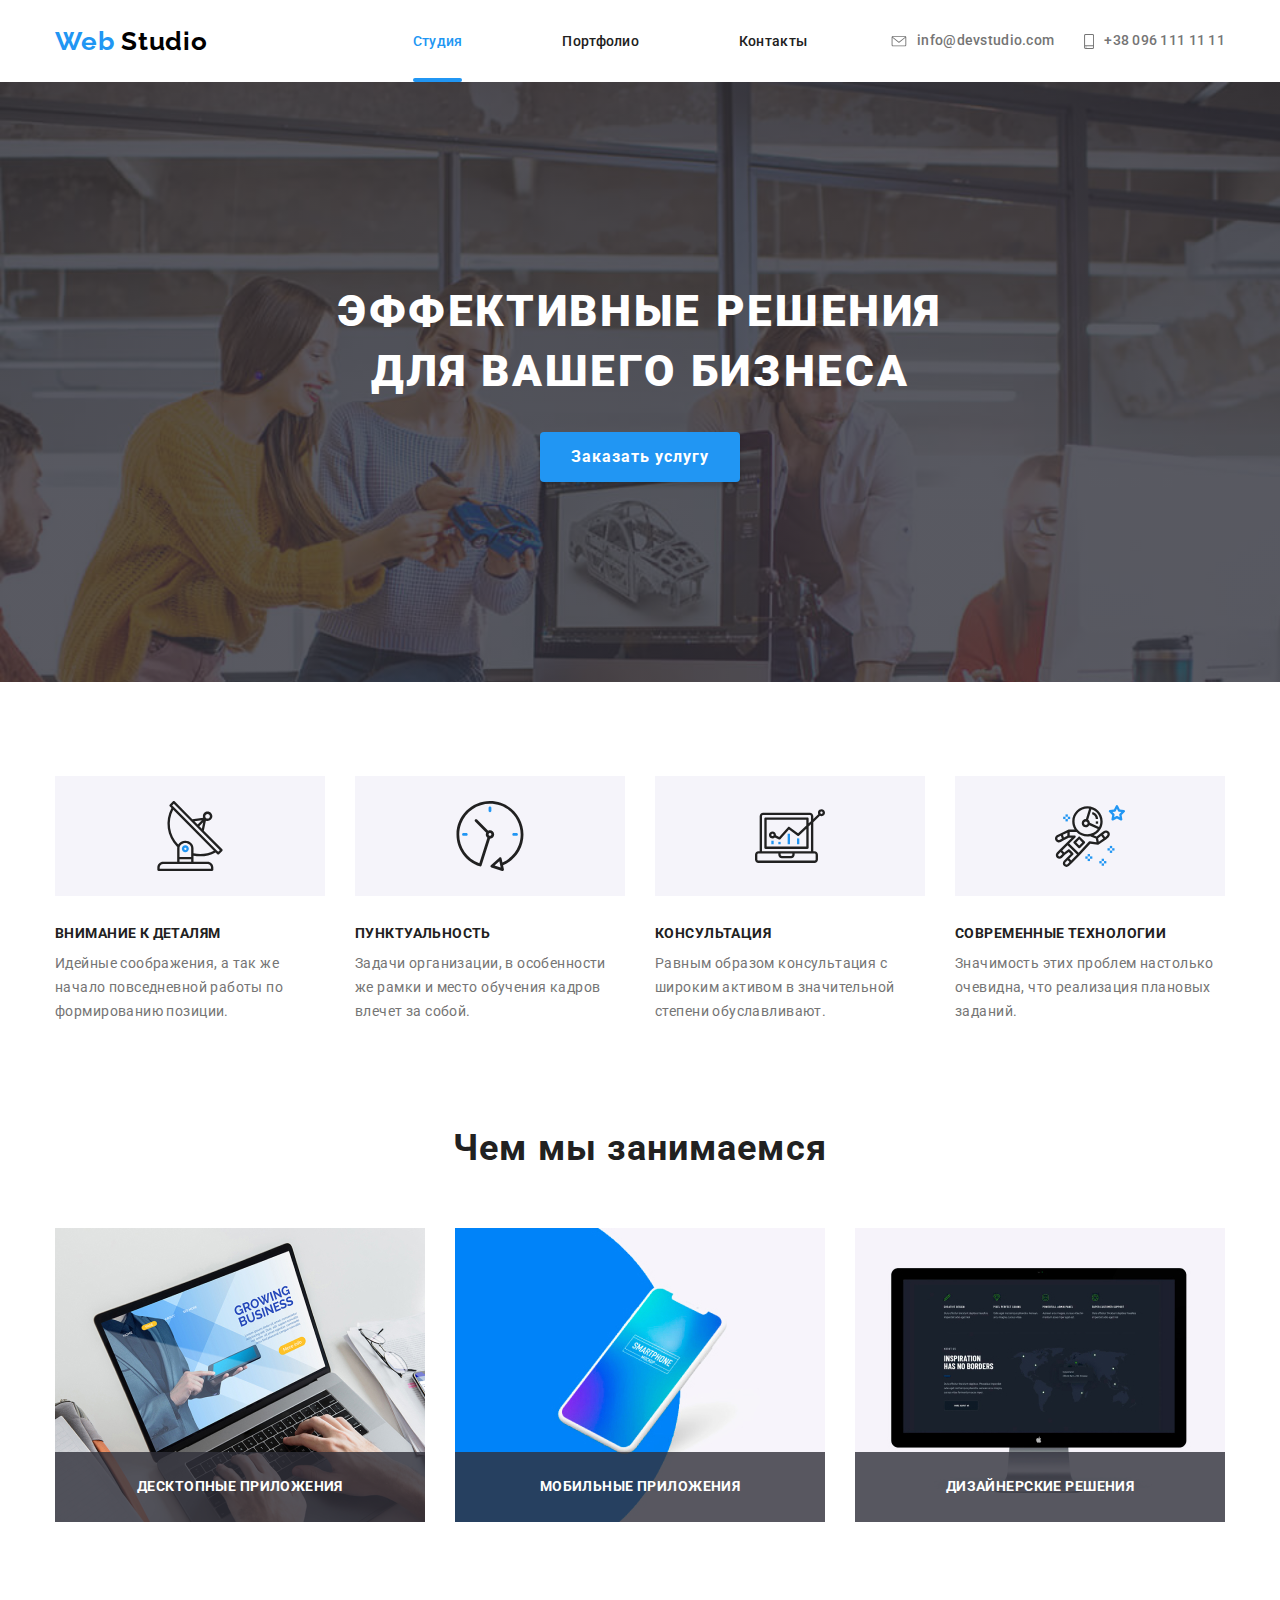
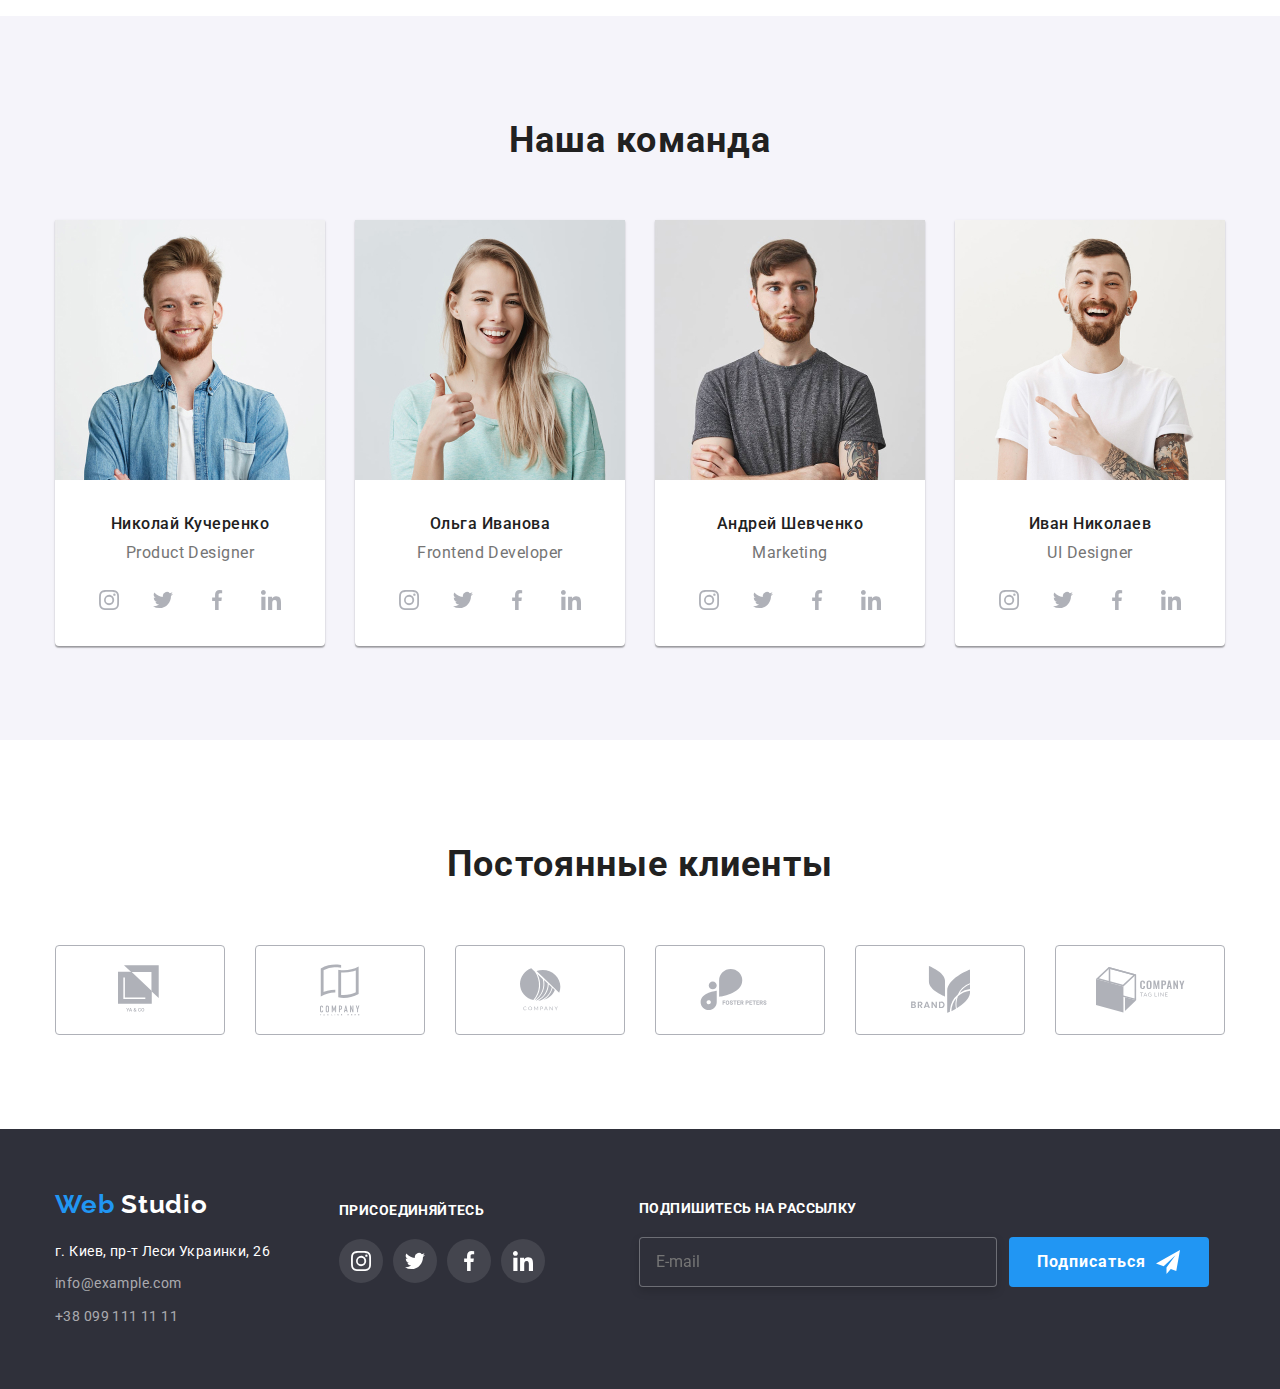
==== commit 51537d50: "footer for mob done" ====
--- a/index.html
+++ b/index.html
@@ -61,7 +61,7 @@
        
     </header>
 
-    <main>
+<main>
         <!-- section hero-->
        
             <section class="main-section">
@@ -279,8 +279,8 @@
 
         <!--постоянные клиенты-->
         
-            <section>
-                <div class="container section-container">
+    <section>
+        <div class="container section-container">
                 <h2 class="what-we-do-title clients">Постоянные клиенты</h2>
                 <ul class= "list clients-list">
                     <li class="clients-list-item">
@@ -320,8 +320,8 @@
                         </svg></a>
                     </li>
                 </ul>
-            </div>
-            </section>
+        </div>
+    </section>
         
         <!--modal-window-->
 <!--         
@@ -379,12 +379,12 @@
         </div>
             
     -->
-    </main> 
+</main> 
             
     <!-- FOOTER -->
-<!-- 
-    <footer>
-        <div class="container footer-container">
+
+<footer>
+    <div class="container footer-container">
         <div class="left-side">
             <a href="" lang="en" class="bot-logo">
                 <span class="logo-blue">Web</span> Studio
@@ -408,7 +408,7 @@
         </div>
 
         <div class="right-side">
-            <b>присоединяйтесь</b>
+            <b class="subscr">присоединяйтесь</b>
             <ul class= "list footer-social-icons-list">
                 <li class="footer-social-icon-item">
                     <a class="social-link social-link-bot" href="" aria-label="иконка инстаграма">
@@ -436,10 +436,10 @@
                 </li>
             </ul>
         </div>
-         -->
+        
         <!--SUBSCRIBE-->
        
-<!--             
+            
                <form class="subscribe-form" action="#">
                 <div class="subscribe">
                 
@@ -459,10 +459,10 @@
               
         
 
-       </div>
+    </div>
     
-    </footer>
--->
+</footer>
+
     <script src="./js/modal.js"></script>
     <script src="./js/menu.js"></script>
 
--- a/css/main.min.css
+++ b/css/main.min.css
@@ -1,2 +1,2 @@
-/*! normalize.css v8.0.1 | MIT License | github.com/necolas/normalize.css */html{line-height:1.15;-webkit-text-size-adjust:100%}body{margin:0}main{display:block}h1{font-size:2em;margin:0.67em 0}hr{box-sizing:content-box;height:0;overflow:visible}pre{font-family:monospace, monospace;font-size:1em}a{background-color:transparent}abbr[title]{border-bottom:none;text-decoration:underline;text-decoration:underline dotted}b,strong{font-weight:bolder}code,kbd,samp{font-family:monospace, monospace;font-size:1em}small{font-size:80%}sub,sup{font-size:75%;line-height:0;position:relative;vertical-align:baseline}sub{bottom:-0.25em}sup{top:-0.5em}img{border-style:none}button,input,optgroup,select,textarea{font-family:inherit;font-size:100%;line-height:1.15;margin:0}button,input{overflow:visible}button,select{text-transform:none}button,[type="button"],[type="reset"],[type="submit"]{-webkit-appearance:button}button::-moz-focus-inner,[type="button"]::-moz-focus-inner,[type="reset"]::-moz-focus-inner,[type="submit"]::-moz-focus-inner{border-style:none;padding:0}button:-moz-focusring,[type="button"]:-moz-focusring,[type="reset"]:-moz-focusring,[type="submit"]:-moz-focusring{outline:1px dotted ButtonText}fieldset{padding:0.35em 0.75em 0.625em}legend{box-sizing:border-box;color:inherit;display:table;max-width:100%;padding:0;white-space:normal}progress{vertical-align:baseline}textarea{overflow:auto}[type="checkbox"],[type="radio"]{box-sizing:border-box;padding:0}[type="number"]::-webkit-inner-spin-button,[type="number"]::-webkit-outer-spin-button{height:auto}[type="search"]{-webkit-appearance:textfield;outline-offset:-2px}[type="search"]::-webkit-search-decoration{-webkit-appearance:none}::-webkit-file-upload-button{-webkit-appearance:button;font:inherit}details{display:block}summary{display:list-item}template{display:none}[hidden]{display:none}html{box-sizing:border-box}*,*::before,*::after{box-sizing:inherit;margin:0;padding:0}body{font-family:"Roboto",sans-serif;background-color:#fff;font-style:normal}.container{padding-left:15px;padding-right:15px}@media screen and (min-width: 480px){.container{width:480px;margin:0 auto}}@media screen and (min-width: 768px){.container{width:768px}}@media screen and (min-width: 1200px){.container{width:1200px}}@media screen and (min-width: 320px){.section-container{padding-top:60px;padding-bottom:60px}}@media screen and (min-width: 1200px){.section-container{padding-top:94px;padding-bottom:94px}}.backdrop{position:fixed;top:0;left:0;width:100%;height:100%;background-color:rgba(0,0,0,0.5);z-index:100}.modal-form{position:absolute;left:50%;top:50%;transform:translate(-50%, -50%);display:flex;flex-direction:column;width:528px;background-color:#fff;padding:40px}.modal-form-title{font-weight:bold;font-size:20px;line-height:1.15;letter-spacing:0.03em;color:#212121;margin-bottom:30px}.modal-form-input-wrapper{position:relative;margin-bottom:28px}.modal-form-input-wrapper svg{position:absolute;top:50%;left:16px;transform:translateY(-50%)}.modal-form-input{height:40px;width:100%;padding-left:42px}.modal-form-message{margin-bottom:20px;height:120px;resize:none;padding:16px 12px}.modal-form-message::placeholder{padding-bottom:10px}.modal-form-message:focus::placeholder{color:#2196F3}.modal-form-option-label{display:flex;align-items:center;font-size:14px;line-height:1.71;letter-spacing:0.03em;color:#757575;margin-bottom:30px;padding-left:14px}.modal-form-option-span a{color:#2196F3}.modal-form-checkbox{position:absolute;width:1px;height:1px;margin:-1px;border:0;padding:0;white-space:nowrap;clip-path:inset(100%);clip:rect(0 0 0 0);overflow:hidden}.modal-form-custom-checkbox{display:flex;align-items:center;justify-content:center;width:16px;height:15px;border:solid 1px #000;border-radius:2px;margin-right:7px}.modal-form-checkbox:checked+.modal-form-custom-checkbox svg{background-color:#2196F3}.modal-form-checkbox:checked+.modal-form-custom-checkbox{border:solid 1px #2196F3;border-radius:2px}.modal-form-message,.modal-form-input{display:block;width:100%;font-size:14px;line-height:1.14;letter-spacing:0.01em;border:solid 1px rgba(33,33,33,0.2);color:#000;border-radius:4px}.modal-form-message:not(:placeholder-shown),.modal-form-message:focus,.modal-form-input:not(:placeholder-shown),.modal-form-input:focus{outline:none;border-color:#2196F3}.modal-form-label{position:absolute;top:50%;left:0;padding-left:42px;transform:translateY(-50%);font-size:14px;letter-spacing:0.01em;color:#757575;transition:transform 0.25s cubic-bezier(0.4, 0, 0.2, 1)}.modal-form-input:focus+.modal-form-label,.modal-form-input:not(:placeholder-shown)+.modal-form-label{transform:translateY(-40px);color:#2196F3;padding-left:18px}.modal-form-input:focus ~ svg,.modal-form-input:not(:placeholder-shown) ~ svg{fill:#2196F3}.modal-form-button{min-width:200px;min-height:50px;margin-right:auto;margin-left:auto;font-weight:bold;font-size:16px;line-height:1.87;display:block;text-align:center;letter-spacing:0.06em;color:#fff;background-color:#2196F3;border-radius:4px;border:hidden;box-shadow:0px 4px 4px rgba(0,0,0,0.15);transition:0.25s cubic-bezier(0.4, 0, 0.2, 1)}.modal-close-btn{position:absolute;top:8px;right:8px;width:30px;height:30px;border-radius:50%;background-color:transparent;border:1px solid rgba(0,0,0,0.1);display:flex;justify-content:center;align-items:center;cursor:pointer;outline:transparent;transition:0.25s cubic-bezier(0.4, 0, 0.2, 1)}.modal-close-btn:hover,.modal-close-btn:focus{fill:#2196F3}.is-hidden{opacity:0;visibility:hidden;pointer-events:none}.list{list-style:none;text-decoration:none}a,.link{text-decoration:none}@media screen and (min-width: 320px){.flex-list{display:flex;flex-wrap:wrap}}@media screen and (min-width: 320px){.what-we-do-title{margin-bottom:30px;font-weight:bold;font-size:28px;line-height:1.79;text-align:center;letter-spacing:0.03em;color:#212121}}@media screen and (min-width: 1200px){.what-we-do-title{margin-bottom:50px;font-size:36px;line-height:1.67}}header{position:relative;z-index:1;font-weight:500;border-bottom:1px solid #ececec}.header-container{position:relative;z-index:100;display:flex;justify-content:space-between;align-items:center}.logo-blue{color:#2196F3}.main-logo{font-family:"Raleway",sans-serif;color:#000;font-weight:bold;font-size:26px;line-height:1.2;letter-spacing:0.03em}.nav-item-active{color:#2196F3}.navigation{display:flex;align-items:center}.nav-item-passive{color:#212121}.adress-link{transition:0.25s cubic-bezier(0.4, 0, 0.2, 1)}.adress-link .adress-item{display:flex;justify-content:center;align-items:center;line-height:1.666;letter-spacing:0.02em;color:#757575;text-decoration:none;list-style:none;fill:#757575}.adress-link .adress-item svg{margin-right:10px}.adress-link .adress-item.adress-item:hover,.adress-link .adress-item.adress-item:focus{fill:#2196F3;color:#2196F3}@media screen and (max-width: 1199px){.main-logo{font-size:24px;line-height:1.666}.adress-link{font-size:12px}.envelope{width:14px;height:10px}.smartphone{width:10px;height:14px}.header-nav-links{font-size:14px;line-height:1.14}.adress-link:not(:last-child){margin-bottom:10px}}@media screen and (max-width: 767px){.main-logo{padding-top:16px;padding-bottom:16px}.menu-btn{background-color:transparent;border:none;width:40px;height:40px}.menu-btn.is-open .icon-close{display:block}.menu-btn.is-open .icon-burger{display:none}.menu-btn:hover{fill:#2196F3}.icon-close{display:none}.menu-wrapper{position:absolute;left:0;top:100%;background-color:#fff;width:100%;padding-top:60px;padding-bottom:60px;box-shadow:0px 4px 4px rgba(0,0,0,0.25);border-top:1px solid #ececec;transform:translateY(-130%);transition:0.25s cubic-bezier(0.4, 0, 0.2, 1);z-index:50}.menu-wrapper.is-open{display:block;transform:translateY(0)}.navigation{margin-bottom:60px}.header-nav-link{display:inline-flex}.header-nav-link:not(:last-child){margin-bottom:40px}.header-nav-links{padding-left:39.5%;padding-right:39.5%;text-align:center;font-size:18px;line-height:1.666}.adress-link{font-size:18px}.adress-link:not(:last-child){margin-bottom:16px}.envelope{width:16px;height:11px}.smartphone{width:10px;height:15px}.header-nav-link-active{position:relative}.header-nav-link-active .nav-active::after{position:absolute;left:0;bottom:20;display:block;content:"";width:100%;height:4px;background:#2196F3;border-radius:2px}}@media screen and (min-width: 768px){.menu-btn{display:none}.head-container{display:flex;justify-content:space-between}header{width:100%;margin:0 auto}.menu-wrapper{display:flex;align-items:center}.menu-wrapper .list-adress-link{margin-left:84px}.header-nav-links{display:flex}.header-nav-links .header-nav-link{padding-top:32px;padding-bottom:32px}.header-nav-links .header-nav-link:not(:first-child){margin-left:50px}.header-nav-link-active{position:relative}.header-nav-link-active .nav-active::after{position:absolute;bottom:0;left:0;display:block;content:"";width:100%;height:4px;background:#2196F3;border-radius:2px;z-index:2}.adress-link{transition:0.25s cubic-bezier(0.4, 0, 0.2, 1)}.adress-link .adress-item{display:flex;justify-content:left}}@media screen and (min-width: 1200px){header{border-bottom:none}.envelope{width:16px;height:11px}.smartphone{width:10px;height:15px}.header .head-container{align-items:center}.header-nav-link:not(:last-child){margin-right:50px}.header-nav-links{margin-left:85px;padding-left:0px}.nav-item-active,.nav-item-passive{font-size:14px;line-height:1.14;letter-spacing:0.02em}.nav-item-passive{transition:0.25s cubic-bezier(0.4, 0, 0.2, 1)}.nav-item-passive:hover,.nav-item-passive:focus{color:#2196F3}.list-adress-link{display:flex}.list-adress-link .adress-item{align-items:center;font-size:14px;line-height:1.42;letter-spacing:0.02em;color:#757575;fill:#757575}.list-adress-link .adress-item.adress-item:hover,.list-adress-link .adress-item.adress-item:focus{fill:#2196F3;color:#2196F3}.adress-link:not(:last-child){margin-right:30px}}h1{color:#fff;font-weight:900;font-size:44px;line-height:1.36;text-align:center;letter-spacing:0.06em;text-transform:uppercase;margin-bottom:30px;margin-top:0px}.main-section{padding-top:200px;padding-bottom:200px;background-repeat:no-repeat;background-size:cover;margin-right:auto;margin-left:auto}.order-button{min-width:200px;min-height:50px;margin-right:auto;margin-left:auto;font-weight:bold;font-size:16px;line-height:1.875;display:block;text-align:center;letter-spacing:0.06em;color:#fff;background-color:#2196F3;border-radius:4px;border:hidden;box-shadow:0px 4px 4px rgba(0,0,0,0.15);transition:0.25s cubic-bezier(0.4, 0, 0.2, 1)}.order-button:hover,.order-button:focus{color:#fff}@media screen and (max-width: 1199px){h1{font-size:26px;line-height:1.615}.main-section{padding-top:118px;padding-bottom:118px}}@media screen and (min-width: 1200px){.main-section{background-image:linear-gradient(rgba(47,48,58,0.8), rgba(47,48,58,0.8)),url(../images/main/header/headerimg.jpg)}}@media screen and (min-device-pixel-ratio: 2), screen and (min-resolution: 192dpi), screen and (min-resolution: 2dppx), screen and (min-width: 1200px){.main-section{background-image:linear-gradient(rgba(47,48,58,0.8), rgba(47,48,58,0.8)),url(../images/main/header/2xhead.jpg)}}@media screen and (min-width: 768px){.main-section{background-image:linear-gradient(rgba(47,48,58,0.8), rgba(47,48,58,0.8)),url(../images/tablet/tab_hero/head.jpg)}}@media screen and (min-device-pixel-ratio: 2), screen and (min-resolution: 192dpi), screen and (min-resolution: 2dppx), screen and (min-width: 768px){.main-section{background-image:linear-gradient(rgba(47,48,58,0.8), rgba(47,48,58,0.8)),url(../images/tablet/tab_hero/2xhead.jpg)}}@media screen and (min-width: 320px){.main-section{background-image:linear-gradient(rgba(47,48,58,0.8), rgba(47,48,58,0.8)),url(../images/mobile/mob_hero/header_1.jpg)}}@media screen and (min-device-pixel-ratio: 2), screen and (min-resolution: 192dpi), screen and (min-resolution: 2dppx), screen and (min-width: 320px){.main-section{background-image:linear-gradient(rgba(47,48,58,0.8), rgba(47,48,58,0.8)),url(../images/mobile/mob_hero/header_2.jpg)}}.visually-hidden{position:absolute;width:1px;height:1px;margin:-1px;border:0;padding:0;white-space:nowrap;clip-path:inset(100%);clip:rect(0 0 0 0);overflow:hidden}.features-title{font-weight:bold;font-size:14px;line-height:1.14;letter-spacing:0.03em;text-transform:uppercase;color:#212121;margin-top:30px}@media screen and (min-width: 320px){.features-item{width:450px}.features-item div{height:120px;background-repeat:no-repeat;background-position:center center;background-color:#f5f4fa}.features-title{text-align:center}}@media screen and (max-width: 1199px){.features-item:not(:last-child){margin-bottom:30px}.features-cont{padding-top:60px;padding-bottom:60px}}@media screen and (min-width: 768px){.features-item{width:354px}.features-item:not(:nth-child(2n)){margin-right:30px}.features-item:nth-last-child(-n+2){margin-bottom:0px}.features-title{text-align:left}}@media screen and (min-width: 1200px){.features-item{width:270px;margin-bottom:0px}.features-item:not(:last-child){margin-right:30px}.features-cont{padding-top:94px}}.features-img-container1{background-image:url(../images/main/features/antenna1.svg)}.features-img-container2{background-image:url(../images/main/features/clock1.svg)}.features-img-container3{background-image:url(../images/main/features/diagram1.svg)}.features-img-container4{background-image:url(../images/main/features/astronaut1.svg)}.features-img{margin:25px 100px}.features-text{font-weight:normal;font-size:14px;line-height:1.71;letter-spacing:0.03em;color:#757575;margin-top:10px}@media screen and (max-width: 1199px){.what-we-do{display:none}}@media screen and (min-width: 1200px){.what-we-do{display:block}}.what-we-do-item{position:relative}.what-we-do-item:not(:last-child){margin-right:30px}.what-we-do-item>img{display:block}.what-we-do-text{position:absolute;bottom:0;left:0;width:370px;height:70px;text-align:center;padding-top:27px;padding-bottom:27px;font-weight:bold;font-size:14px;line-height:1.14;letter-spacing:0.03em;text-transform:uppercase;color:#fff;background-color:rgba(47,48,58,0.8)}.team-member{background-color:#fff;box-shadow:0px 2px 1px rgba(0,0,0,0.2),0px 1px 1px rgba(0,0,0,0.14),0px 1px 3px rgba(0,0,0,0.12);border-radius:0px 0px 4px 4px}.team-member>img{margin-bottom:30px}.social-icon-main{transition:0.25s cubic-bezier(0.4, 0, 0.2, 1);fill:#afb1b8;background-color:#fff}.social-icon-main:hover,.social-icon-main:focus{background-color:#2196F3;fill:#fff}.spec-name{font-weight:500;font-size:16px;line-height:1.19;text-align:center;letter-spacing:0.03em;color:#212121;margin-bottom:10px}.social-link{display:block;width:44px;height:44px;border-radius:50px}.prof{font-weight:normal;font-size:16px;line-height:1.19;text-align:center;letter-spacing:0.03em;color:#757575;margin-bottom:16px}@media screen and (min-width: 320px){.team-section{background-color:#f5f4fa}.team-section>ul{padding-bottom:60px}.team-section>h2{padding-top:60px}.team-member{width:450px}.flex-list-social-icons{display:flex;justify-content:center;padding-bottom:24px}.flex-list-social-icons>li:not(:last-child){margin-right:10px}}@media screen and (max-width: 1199px){.team-member:not(:last-child){margin-bottom:30px}}@media screen and (min-width: 768px){.team-member{width:354px}.team-member:not(:nth-child(2n)){margin-right:30px}.team-member:nth-last-child(-n+2){margin-bottom:0px}}@media screen and (min-width: 1200px){.team-member{width:270px}.team-member:not(:last-child){margin-right:30px}.team-section>ul{padding-bottom:94px}.team-section>h2{padding-top:94px}.flex-list-social-icons{padding-left:32px;padding-right:32px;padding-bottom:24px}}.clients{margin-bottom:50px}.clients-list{display:flex;flex-wrap:wrap}.clients-list-item a{height:90px;display:flex;justify-content:center;align-items:center;border:solid #afb1b8 1px;border-radius:4px;fill:#afb1b8;transition:0.25s cubic-bezier(0.4, 0, 0.2, 1)}.clients-list-item a:hover,.clients-list-item a:focus{fill:#2196F3;border:solid #2196F3 1px}@media screen and (min-width: 320px){.clients-list-item a{width:210px}}@media screen and (max-width: 767px){.clients-list-item:nth-child(2n){margin-right:0px}.clients-list-item:nth-last-child(-n+2){margin-bottom:0px}}@media screen and (min-width: 768px){.clients-list-item a{width:226px}.clients-list-item:nth-child(3n){margin-right:0px}.clients-list-item:nth-last-child(-n+3){margin-bottom:0px}}@media screen and (max-width: 1199px){.clients-list-item{margin-right:30px;margin-bottom:30px}}@media screen and (min-width: 1200px){.clients-list-item a{width:170px}.clients-list-item:not(:last-child){margin-right:30px}}.footer-container{display:flex;padding-top:60px;padding-bottom:60px}.subscribe-form{display:flex}.subscribe{padding-top:12px;width:358px;height:50px;margin-right:12px}.left-side{margin-right:69px}.right-side{padding-top:12px;margin-right:94px}.bot-logo{font-family:"Raleway",sans-serif;font-style:normal;font-weight:bold;font-size:26px;line-height:1.19;letter-spacing:0.03em;color:#fff;text-decoration:none}.footer-adress{margin-top:20px}.address{font-style:normal;font-weight:normal;font-size:14px;line-height:1.71;letter-spacing:0.03em;color:#fff;text-decoration:none}.mail-phone{font-style:normal;font-weight:normal;font-size:14px;line-height:1.71;text-decoration:none;letter-spacing:0.03em;color:rgba(255,255,255,0.6)}b{font-weight:bold;font-size:14px;line-height:1.14;letter-spacing:0.03em;text-transform:uppercase;color:#fff}.footer-social-icons-list{display:flex;margin-top:20px}.footer-social-icon-item:not(:last-child){margin-right:10px}.social-link-bot{background-color:rgba(255,255,255,0.1);transition:0.25s cubic-bezier(0.4, 0, 0.2, 1)}.social-link-bot:focus,.social-link-bot:hover{background-color:#2196F3}footer{background-color:#2F303A}.adress-list-item{margin-top:9px}.subscr{font-weight:bold;font-size:14px;line-height:1.14;letter-spacing:0.03em;text-transform:uppercase;color:#fff;margin-bottom:20px}.sub-input{width:358px;height:50px;border:1px solid rgba(255,255,255,0.3);box-sizing:border-box;filter:drop-shadow(0px 4px 4px rgba(0,0,0,0.15));border-radius:4px;background-color:#2F303A;padding-left:16px}.footer-button{padding-top:48px}.foot-button{display:flex;align-items:center;padding:10px 28px;min-width:200px;height:50px;font-weight:bold;font-size:16px;line-height:1.87;letter-spacing:0.06em;color:#fff;background-color:#2196F3;border-radius:4px;border:0ex}.foot-button span{margin-right:10px}.header-port-cont{border-bottom:solid 1px #ececec}.portfolio-list{display:flex;justify-content:center;margin-bottom:50px}.proj-type-button-container:not(:last-child){margin-right:8px}.proj-type-button{font-weight:500;font-size:16px;line-height:1.62;border:none;border-radius:4px;text-align:center;letter-spacing:0.03em;color:#212121;padding-top:6px;padding-right:22px;padding-bottom:6px;padding-left:22px;transition:0.25s cubic-bezier(0.4, 0, 0.2, 1)}.proj-type-button:focus,.proj-type-button:hover{background-color:#2196F3;color:#fff;box-shadow:0px 4px 4px rgba(0,0,0,0.25)}.gallery-list{display:flex;flex-wrap:wrap}.gallery-list-container{margin-right:30px;margin-bottom:30px}.gallery-list-container:nth-child(3n){margin-right:0px}.gallery-list-container:nth-last-child(-n+3){margin-bottom:0px}.gallery-list-item{display:block;width:370px;height:404px}.gallery-list-item:focus,.gallery-list-item:hover{box-sizing:border-box;box-shadow:1px 4px 6px rgba(0,0,0,0.16),0px 4px 4px rgba(0,0,0,0.06),0px 1px 1px rgba(0,0,0,0.12)}.gallery-list-item:focus .overlay,.gallery-list-item:hover .overlay{top:0}.gallery-list-img{display:block}.overlay-container{position:relative;overflow:hidden}.overlay{position:absolute;top:100%;left:0px;width:100%;height:100%;display:flex;justify-content:center;align-items:center;padding:63px 24px;font-weight:normal;font-size:18px;line-height:1.56;letter-spacing:0.03em;color:#fff;background:rgba(33,150,243,0.9);transition:0.25s cubic-bezier(0.4, 0, 0.2, 1)}.proj-descr{padding:63px 24px;font-weight:normal;font-size:18px;line-height:1.56;letter-spacing:0.03em;color:#fff}.port-proj-title{padding-top:20px;padding-left:23px;padding-right:23px;font-weight:bold;font-size:18px;line-height:2;letter-spacing:0.06em;color:#212121}.port-skill{margin-top:4px;padding-left:23px;padding-right:23px;padding-bottom:19px;font-weight:normal;font-size:16px;line-height:1.87;letter-spacing:0.03em;color:#757575}.gallery-text-container{border-left:solid #eee 1px;border-right:solid #eee 1px;border-bottom:solid #eee 1px}
+/*! normalize.css v8.0.1 | MIT License | github.com/necolas/normalize.css */html{line-height:1.15;-webkit-text-size-adjust:100%}body{margin:0}main{display:block}h1{font-size:2em;margin:0.67em 0}hr{box-sizing:content-box;height:0;overflow:visible}pre{font-family:monospace, monospace;font-size:1em}a{background-color:transparent}abbr[title]{border-bottom:none;text-decoration:underline;text-decoration:underline dotted}b,strong{font-weight:bolder}code,kbd,samp{font-family:monospace, monospace;font-size:1em}small{font-size:80%}sub,sup{font-size:75%;line-height:0;position:relative;vertical-align:baseline}sub{bottom:-0.25em}sup{top:-0.5em}img{border-style:none}button,input,optgroup,select,textarea{font-family:inherit;font-size:100%;line-height:1.15;margin:0}button,input{overflow:visible}button,select{text-transform:none}button,[type="button"],[type="reset"],[type="submit"]{-webkit-appearance:button}button::-moz-focus-inner,[type="button"]::-moz-focus-inner,[type="reset"]::-moz-focus-inner,[type="submit"]::-moz-focus-inner{border-style:none;padding:0}button:-moz-focusring,[type="button"]:-moz-focusring,[type="reset"]:-moz-focusring,[type="submit"]:-moz-focusring{outline:1px dotted ButtonText}fieldset{padding:0.35em 0.75em 0.625em}legend{box-sizing:border-box;color:inherit;display:table;max-width:100%;padding:0;white-space:normal}progress{vertical-align:baseline}textarea{overflow:auto}[type="checkbox"],[type="radio"]{box-sizing:border-box;padding:0}[type="number"]::-webkit-inner-spin-button,[type="number"]::-webkit-outer-spin-button{height:auto}[type="search"]{-webkit-appearance:textfield;outline-offset:-2px}[type="search"]::-webkit-search-decoration{-webkit-appearance:none}::-webkit-file-upload-button{-webkit-appearance:button;font:inherit}details{display:block}summary{display:list-item}template{display:none}[hidden]{display:none}html{box-sizing:border-box}*,*::before,*::after{box-sizing:inherit;margin:0;padding:0}body{font-family:"Roboto",sans-serif;background-color:#fff;font-style:normal}.container{padding-left:15px;padding-right:15px}@media screen and (min-width: 480px){.container{width:480px;margin:0 auto}}@media screen and (min-width: 768px){.container{width:768px}}@media screen and (min-width: 1200px){.container{width:1200px}}@media screen and (min-width: 320px){.section-container{padding-top:60px;padding-bottom:60px}}@media screen and (min-width: 1200px){.section-container{padding-top:94px;padding-bottom:94px}}.backdrop{position:fixed;top:0;left:0;width:100%;height:100%;background-color:rgba(0,0,0,0.5);z-index:100}.modal-form{position:absolute;left:50%;top:50%;transform:translate(-50%, -50%);display:flex;flex-direction:column;width:528px;background-color:#fff;padding:40px}.modal-form-title{font-weight:bold;font-size:20px;line-height:1.15;letter-spacing:0.03em;color:#212121;margin-bottom:30px}.modal-form-input-wrapper{position:relative;margin-bottom:28px}.modal-form-input-wrapper svg{position:absolute;top:50%;left:16px;transform:translateY(-50%)}.modal-form-input{height:40px;width:100%;padding-left:42px}.modal-form-message{margin-bottom:20px;height:120px;resize:none;padding:16px 12px}.modal-form-message::placeholder{padding-bottom:10px}.modal-form-message:focus::placeholder{color:#2196F3}.modal-form-option-label{display:flex;align-items:center;font-size:14px;line-height:1.71;letter-spacing:0.03em;color:#757575;margin-bottom:30px;padding-left:14px}.modal-form-option-span a{color:#2196F3}.modal-form-checkbox{position:absolute;width:1px;height:1px;margin:-1px;border:0;padding:0;white-space:nowrap;clip-path:inset(100%);clip:rect(0 0 0 0);overflow:hidden}.modal-form-custom-checkbox{display:flex;align-items:center;justify-content:center;width:16px;height:15px;border:solid 1px #000;border-radius:2px;margin-right:7px}.modal-form-checkbox:checked+.modal-form-custom-checkbox svg{background-color:#2196F3}.modal-form-checkbox:checked+.modal-form-custom-checkbox{border:solid 1px #2196F3;border-radius:2px}.modal-form-message,.modal-form-input{display:block;width:100%;font-size:14px;line-height:1.14;letter-spacing:0.01em;border:solid 1px rgba(33,33,33,0.2);color:#000;border-radius:4px}.modal-form-message:not(:placeholder-shown),.modal-form-message:focus,.modal-form-input:not(:placeholder-shown),.modal-form-input:focus{outline:none;border-color:#2196F3}.modal-form-label{position:absolute;top:50%;left:0;padding-left:42px;transform:translateY(-50%);font-size:14px;letter-spacing:0.01em;color:#757575;transition:transform 0.25s cubic-bezier(0.4, 0, 0.2, 1)}.modal-form-input:focus+.modal-form-label,.modal-form-input:not(:placeholder-shown)+.modal-form-label{transform:translateY(-40px);color:#2196F3;padding-left:18px}.modal-form-input:focus ~ svg,.modal-form-input:not(:placeholder-shown) ~ svg{fill:#2196F3}.modal-form-button{min-width:200px;min-height:50px;margin-right:auto;margin-left:auto;font-weight:bold;font-size:16px;line-height:1.87;display:block;text-align:center;letter-spacing:0.06em;color:#fff;background-color:#2196F3;border-radius:4px;border:hidden;box-shadow:0px 4px 4px rgba(0,0,0,0.15);transition:0.25s cubic-bezier(0.4, 0, 0.2, 1)}.modal-close-btn{position:absolute;top:8px;right:8px;width:30px;height:30px;border-radius:50%;background-color:transparent;border:1px solid rgba(0,0,0,0.1);display:flex;justify-content:center;align-items:center;cursor:pointer;outline:transparent;transition:0.25s cubic-bezier(0.4, 0, 0.2, 1)}.modal-close-btn:hover,.modal-close-btn:focus{fill:#2196F3}.is-hidden{opacity:0;visibility:hidden;pointer-events:none}.list{list-style:none;text-decoration:none}a,.link{text-decoration:none}@media screen and (min-width: 320px){.flex-list{display:flex;flex-wrap:wrap}}@media screen and (min-width: 320px){.what-we-do-title{margin-bottom:30px;font-weight:bold;font-size:28px;line-height:1.79;text-align:center;letter-spacing:0.03em;color:#212121}}@media screen and (min-width: 1200px){.what-we-do-title{margin-bottom:50px;font-size:36px;line-height:1.67}}header{position:relative;z-index:1;font-weight:500;border-bottom:1px solid #ececec}.header-container{position:relative;z-index:100;display:flex;justify-content:space-between;align-items:center}.logo-blue{color:#2196F3}.main-logo{font-family:"Raleway",sans-serif;color:#000;font-weight:bold;font-size:26px;line-height:1.2;letter-spacing:0.03em}.nav-item-active{color:#2196F3}.navigation{display:flex;align-items:center}.nav-item-passive{color:#212121}.adress-link{transition:0.25s cubic-bezier(0.4, 0, 0.2, 1)}.adress-link .adress-item{display:flex;justify-content:center;align-items:center;line-height:1.666;letter-spacing:0.02em;color:#757575;text-decoration:none;list-style:none;fill:#757575}.adress-link .adress-item svg{margin-right:10px}.adress-link .adress-item.adress-item:hover,.adress-link .adress-item.adress-item:focus{fill:#2196F3;color:#2196F3}@media screen and (max-width: 1199px){.main-logo{font-size:24px;line-height:1.666}.adress-link{font-size:12px}.envelope{width:14px;height:10px}.smartphone{width:10px;height:14px}.header-nav-links{font-size:14px;line-height:1.14}.adress-link:not(:last-child){margin-bottom:10px}}@media screen and (max-width: 767px){.main-logo{padding-top:16px;padding-bottom:16px}.menu-btn{background-color:transparent;border:none;width:40px;height:40px}.menu-btn.is-open .icon-close{display:block}.menu-btn.is-open .icon-burger{display:none}.menu-btn:hover{fill:#2196F3}.icon-close{display:none}.menu-wrapper{position:absolute;left:0;top:100%;background-color:#fff;width:100%;padding-top:60px;padding-bottom:60px;box-shadow:0px 4px 4px rgba(0,0,0,0.25);border-top:1px solid #ececec;transform:translateY(-130%);transition:0.25s cubic-bezier(0.4, 0, 0.2, 1);z-index:50}.menu-wrapper.is-open{display:block;transform:translateY(0)}.navigation{margin-bottom:60px}.header-nav-link{display:inline-flex}.header-nav-link:not(:last-child){margin-bottom:40px}.header-nav-links{padding-left:39.5%;padding-right:39.5%;text-align:center;font-size:18px;line-height:1.666}.adress-link{font-size:18px}.adress-link:not(:last-child){margin-bottom:16px}.envelope{width:16px;height:11px}.smartphone{width:10px;height:15px}.header-nav-link-active{position:relative}.header-nav-link-active .nav-active::after{position:absolute;left:0;bottom:20;display:block;content:"";width:100%;height:4px;background:#2196F3;border-radius:2px}}@media screen and (min-width: 768px){.menu-btn{display:none}.head-container{display:flex;justify-content:space-between}header{width:100%;margin:0 auto}.menu-wrapper{display:flex;align-items:center}.menu-wrapper .list-adress-link{margin-left:84px}.header-nav-links{display:flex}.header-nav-links .header-nav-link{padding-top:32px;padding-bottom:32px}.header-nav-links .header-nav-link:not(:first-child){margin-left:50px}.header-nav-link-active{position:relative}.header-nav-link-active .nav-active::after{position:absolute;bottom:0;left:0;display:block;content:"";width:100%;height:4px;background:#2196F3;border-radius:2px;z-index:2}.adress-link{transition:0.25s cubic-bezier(0.4, 0, 0.2, 1)}.adress-link .adress-item{display:flex;justify-content:left}}@media screen and (min-width: 1200px){header{border-bottom:none}.envelope{width:16px;height:11px}.smartphone{width:10px;height:15px}.header .head-container{align-items:center}.header-nav-link:not(:last-child){margin-right:50px}.header-nav-links{margin-left:85px;padding-left:0px}.nav-item-active,.nav-item-passive{font-size:14px;line-height:1.14;letter-spacing:0.02em}.nav-item-passive{transition:0.25s cubic-bezier(0.4, 0, 0.2, 1)}.nav-item-passive:hover,.nav-item-passive:focus{color:#2196F3}.list-adress-link{display:flex}.list-adress-link .adress-item{align-items:center;font-size:14px;line-height:1.42;letter-spacing:0.02em;color:#757575;fill:#757575}.list-adress-link .adress-item.adress-item:hover,.list-adress-link .adress-item.adress-item:focus{fill:#2196F3;color:#2196F3}.adress-link:not(:last-child){margin-right:30px}}h1{color:#fff;font-weight:900;font-size:44px;line-height:1.36;text-align:center;letter-spacing:0.06em;text-transform:uppercase;margin-bottom:30px;margin-top:0px}.main-section{padding-top:200px;padding-bottom:200px;background-repeat:no-repeat;background-size:cover;margin-right:auto;margin-left:auto}.order-button{min-width:200px;min-height:50px;margin-right:auto;margin-left:auto;font-weight:bold;font-size:16px;line-height:1.875;display:block;text-align:center;letter-spacing:0.06em;color:#fff;background-color:#2196F3;border-radius:4px;border:hidden;box-shadow:0px 4px 4px rgba(0,0,0,0.15);transition:0.25s cubic-bezier(0.4, 0, 0.2, 1)}.order-button:hover,.order-button:focus{color:#fff}@media screen and (max-width: 1199px){h1{font-size:26px;line-height:1.615}.main-section{padding-top:118px;padding-bottom:118px}}@media screen and (min-width: 1200px){.main-section{background-image:linear-gradient(rgba(47,48,58,0.8), rgba(47,48,58,0.8)),url(../images/main/header/headerimg.jpg)}}@media screen and (min-device-pixel-ratio: 2), screen and (min-resolution: 192dpi), screen and (min-resolution: 2dppx), screen and (min-width: 1200px){.main-section{background-image:linear-gradient(rgba(47,48,58,0.8), rgba(47,48,58,0.8)),url(../images/main/header/2xhead.jpg)}}@media screen and (min-width: 768px){.main-section{background-image:linear-gradient(rgba(47,48,58,0.8), rgba(47,48,58,0.8)),url(../images/tablet/tab_hero/head.jpg)}}@media screen and (min-device-pixel-ratio: 2), screen and (min-resolution: 192dpi), screen and (min-resolution: 2dppx), screen and (min-width: 768px){.main-section{background-image:linear-gradient(rgba(47,48,58,0.8), rgba(47,48,58,0.8)),url(../images/tablet/tab_hero/2xhead.jpg)}}@media screen and (min-width: 320px){.main-section{background-image:linear-gradient(rgba(47,48,58,0.8), rgba(47,48,58,0.8)),url(../images/mobile/mob_hero/header_1.jpg)}}@media screen and (min-device-pixel-ratio: 2), screen and (min-resolution: 192dpi), screen and (min-resolution: 2dppx), screen and (min-width: 320px){.main-section{background-image:linear-gradient(rgba(47,48,58,0.8), rgba(47,48,58,0.8)),url(../images/mobile/mob_hero/header_2.jpg)}}.visually-hidden{position:absolute;width:1px;height:1px;margin:-1px;border:0;padding:0;white-space:nowrap;clip-path:inset(100%);clip:rect(0 0 0 0);overflow:hidden}.features-title{font-weight:bold;font-size:14px;line-height:1.14;letter-spacing:0.03em;text-transform:uppercase;color:#212121;margin-top:30px}@media screen and (min-width: 320px){.features-item{width:450px}.features-item div{height:120px;background-repeat:no-repeat;background-position:center center;background-color:#f5f4fa}.features-title{text-align:center}}@media screen and (max-width: 1199px){.features-item:not(:last-child){margin-bottom:30px}.features-cont{padding-top:60px;padding-bottom:60px}}@media screen and (min-width: 768px){.features-item{width:354px}.features-item:not(:nth-child(2n)){margin-right:30px}.features-item:nth-last-child(-n+2){margin-bottom:0px}.features-title{text-align:left}}@media screen and (min-width: 1200px){.features-item{width:270px;margin-bottom:0px}.features-item:not(:last-child){margin-right:30px}.features-cont{padding-top:94px}}.features-img-container1{background-image:url(../images/main/features/antenna1.svg)}.features-img-container2{background-image:url(../images/main/features/clock1.svg)}.features-img-container3{background-image:url(../images/main/features/diagram1.svg)}.features-img-container4{background-image:url(../images/main/features/astronaut1.svg)}.features-img{margin:25px 100px}.features-text{font-weight:normal;font-size:14px;line-height:1.71;letter-spacing:0.03em;color:#757575;margin-top:10px}@media screen and (max-width: 1199px){.what-we-do{display:none}}@media screen and (min-width: 1200px){.what-we-do{display:block}}.what-we-do-item{position:relative}.what-we-do-item:not(:last-child){margin-right:30px}.what-we-do-item>img{display:block}.what-we-do-text{position:absolute;bottom:0;left:0;width:370px;height:70px;text-align:center;padding-top:27px;padding-bottom:27px;font-weight:bold;font-size:14px;line-height:1.14;letter-spacing:0.03em;text-transform:uppercase;color:#fff;background-color:rgba(47,48,58,0.8)}.team-member{background-color:#fff;box-shadow:0px 2px 1px rgba(0,0,0,0.2),0px 1px 1px rgba(0,0,0,0.14),0px 1px 3px rgba(0,0,0,0.12);border-radius:0px 0px 4px 4px}.team-member>img{margin-bottom:30px}.social-icon-main{transition:0.25s cubic-bezier(0.4, 0, 0.2, 1);fill:#afb1b8;background-color:#fff}.social-icon-main:hover,.social-icon-main:focus{background-color:#2196F3;fill:#fff}.spec-name{font-weight:500;font-size:16px;line-height:1.19;text-align:center;letter-spacing:0.03em;color:#212121;margin-bottom:10px}.social-link{display:block;width:44px;height:44px;border-radius:50px}.prof{font-weight:normal;font-size:16px;line-height:1.19;text-align:center;letter-spacing:0.03em;color:#757575;margin-bottom:16px}@media screen and (min-width: 320px){.team-section{background-color:#f5f4fa}.team-section>ul{padding-bottom:60px}.team-section>h2{padding-top:60px}.team-member{width:450px}.flex-list-social-icons{display:flex;justify-content:center;padding-bottom:24px}.flex-list-social-icons>li:not(:last-child){margin-right:10px}}@media screen and (max-width: 1199px){.team-member:not(:last-child){margin-bottom:30px}}@media screen and (min-width: 768px){.team-member{width:354px}.team-member:not(:nth-child(2n)){margin-right:30px}.team-member:nth-last-child(-n+2){margin-bottom:0px}}@media screen and (min-width: 1200px){.team-member{width:270px}.team-member:not(:last-child){margin-right:30px}.team-section>ul{padding-bottom:94px}.team-section>h2{padding-top:94px}.flex-list-social-icons{padding-left:32px;padding-right:32px;padding-bottom:24px}}.clients{margin-bottom:50px}.clients-list{display:flex;flex-wrap:wrap}.clients-list-item a{height:90px;display:flex;justify-content:center;align-items:center;border:solid #afb1b8 1px;border-radius:4px;fill:#afb1b8;transition:0.25s cubic-bezier(0.4, 0, 0.2, 1)}.clients-list-item a:hover,.clients-list-item a:focus{fill:#2196F3;border:solid #2196F3 1px}@media screen and (max-width: 479px){.clients-list{justify-content:center}.clients-list-item{width:calc((100% - 30px) / 2)}}@media screen and (min-width: 480px){.clients-list{justify-content:center}.clients-list-item a{width:210px}}@media screen and (max-width: 767px){.clients-list-item:nth-child(2n){margin-right:0px}.clients-list-item:nth-last-child(-n+2){margin-bottom:0px}}@media screen and (min-width: 768px){.clients-list-item a{width:226px}.clients-list-item:nth-child(3n){margin-right:0px}.clients-list-item:nth-last-child(-n+3){margin-bottom:0px}}@media screen and (max-width: 1199px){.clients-list-item{margin-right:30px;margin-bottom:30px}}@media screen and (min-width: 1200px){.clients-list-item a{width:170px}.clients-list-item:not(:last-child){margin-right:30px}}.footer-container{display:flex;padding-top:60px;padding-bottom:60px}.subscribe-form{display:flex}.footer-adress{margin-top:20px}.address{font-style:normal;font-weight:normal;font-size:14px;line-height:1.71;letter-spacing:0.03em;color:#fff;text-decoration:none}.mail-phone{font-style:normal;font-weight:normal;font-size:14px;line-height:1.71;text-decoration:none;letter-spacing:0.03em;color:rgba(255,255,255,0.6)}.footer-social-icons-list{display:flex;margin-top:20px}.footer-social-icon-item:not(:last-child){margin-right:10px}.social-link-bot{background-color:rgba(255,255,255,0.1);transition:0.25s cubic-bezier(0.4, 0, 0.2, 1)}.social-link-bot:focus,.social-link-bot:hover{background-color:#2196F3}footer{background-color:#2F303A}.adress-list-item{margin-top:9px}.subscr{font-weight:bold;font-size:14px;line-height:1.14;letter-spacing:0.03em;text-transform:uppercase;color:#fff;margin-bottom:20px}.sub-input{height:50px;border:1px solid rgba(255,255,255,0.3);box-sizing:border-box;filter:drop-shadow(0px 4px 4px rgba(0,0,0,0.15));border-radius:4px;background-color:#2F303A;padding-left:16px}.foot-button{display:flex;align-items:center;padding:10px 28px;min-width:200px;height:50px;font-weight:bold;font-size:16px;line-height:1.87;letter-spacing:0.06em;color:#fff;background-color:#2196F3;border-radius:4px;border:0ex}.foot-button span{margin-right:10px}@media screen and (min-width: 320px){.bot-logo{font-family:"Raleway",sans-serif;font-weight:bold;font-size:24px;line-height:1.667;letter-spacing:0.03em;color:#fff;text-decoration:none}}@media screen and (max-width: 479px){.sub-input{width:358px}}@media screen and (min-width: 480px){.sub-input{width:450px}}@media screen and (max-width: 767px){.footer-container>div{width:480px;margin-bottom:60px}.footer-social-icons-list{justify-content:center}}@media screen and (max-width: 1199px){.footer-container{flex-wrap:wrap}.footer-container>div{text-align:center}.subscribe{text-align:center;margin-bottom:20px}.subscribe-form{flex-wrap:wrap;justify-content:center}}@media screen and (min-width: 1200px){.bot-logo{font-size:26px;line-height:1.19}.left-side{margin-right:69px}.right-side{padding-top:12px;margin-right:94px}.subscribe{padding-top:12px;width:358px;height:50px;margin-right:12px}.footer-button{padding-top:48px}.sub-input{width:358px}}.header-port-cont{border-bottom:solid 1px #ececec}.portfolio-list{display:flex;justify-content:center;margin-bottom:50px}.proj-type-button-container:not(:last-child){margin-right:8px}.proj-type-button{font-weight:500;font-size:16px;line-height:1.62;border:none;border-radius:4px;text-align:center;letter-spacing:0.03em;color:#212121;padding-top:6px;padding-right:22px;padding-bottom:6px;padding-left:22px;transition:0.25s cubic-bezier(0.4, 0, 0.2, 1)}.proj-type-button:focus,.proj-type-button:hover{background-color:#2196F3;color:#fff;box-shadow:0px 4px 4px rgba(0,0,0,0.25)}.gallery-list{display:flex;flex-wrap:wrap}.gallery-list-container{margin-right:30px;margin-bottom:30px}.gallery-list-container:nth-child(3n){margin-right:0px}.gallery-list-container:nth-last-child(-n+3){margin-bottom:0px}.gallery-list-item{display:block;width:370px;height:404px}.gallery-list-item:focus,.gallery-list-item:hover{box-sizing:border-box;box-shadow:1px 4px 6px rgba(0,0,0,0.16),0px 4px 4px rgba(0,0,0,0.06),0px 1px 1px rgba(0,0,0,0.12)}.gallery-list-item:focus .overlay,.gallery-list-item:hover .overlay{top:0}.gallery-list-img{display:block}.overlay-container{position:relative;overflow:hidden}.overlay{position:absolute;top:100%;left:0px;width:100%;height:100%;display:flex;justify-content:center;align-items:center;padding:63px 24px;font-weight:normal;font-size:18px;line-height:1.56;letter-spacing:0.03em;color:#fff;background:rgba(33,150,243,0.9);transition:0.25s cubic-bezier(0.4, 0, 0.2, 1)}.proj-descr{padding:63px 24px;font-weight:normal;font-size:18px;line-height:1.56;letter-spacing:0.03em;color:#fff}.port-proj-title{padding-top:20px;padding-left:23px;padding-right:23px;font-weight:bold;font-size:18px;line-height:2;letter-spacing:0.06em;color:#212121}.port-skill{margin-top:4px;padding-left:23px;padding-right:23px;padding-bottom:19px;font-weight:normal;font-size:16px;line-height:1.87;letter-spacing:0.03em;color:#757575}.gallery-text-container{border-left:solid #eee 1px;border-right:solid #eee 1px;border-bottom:solid #eee 1px}
 /*# sourceMappingURL=main.min.css.map */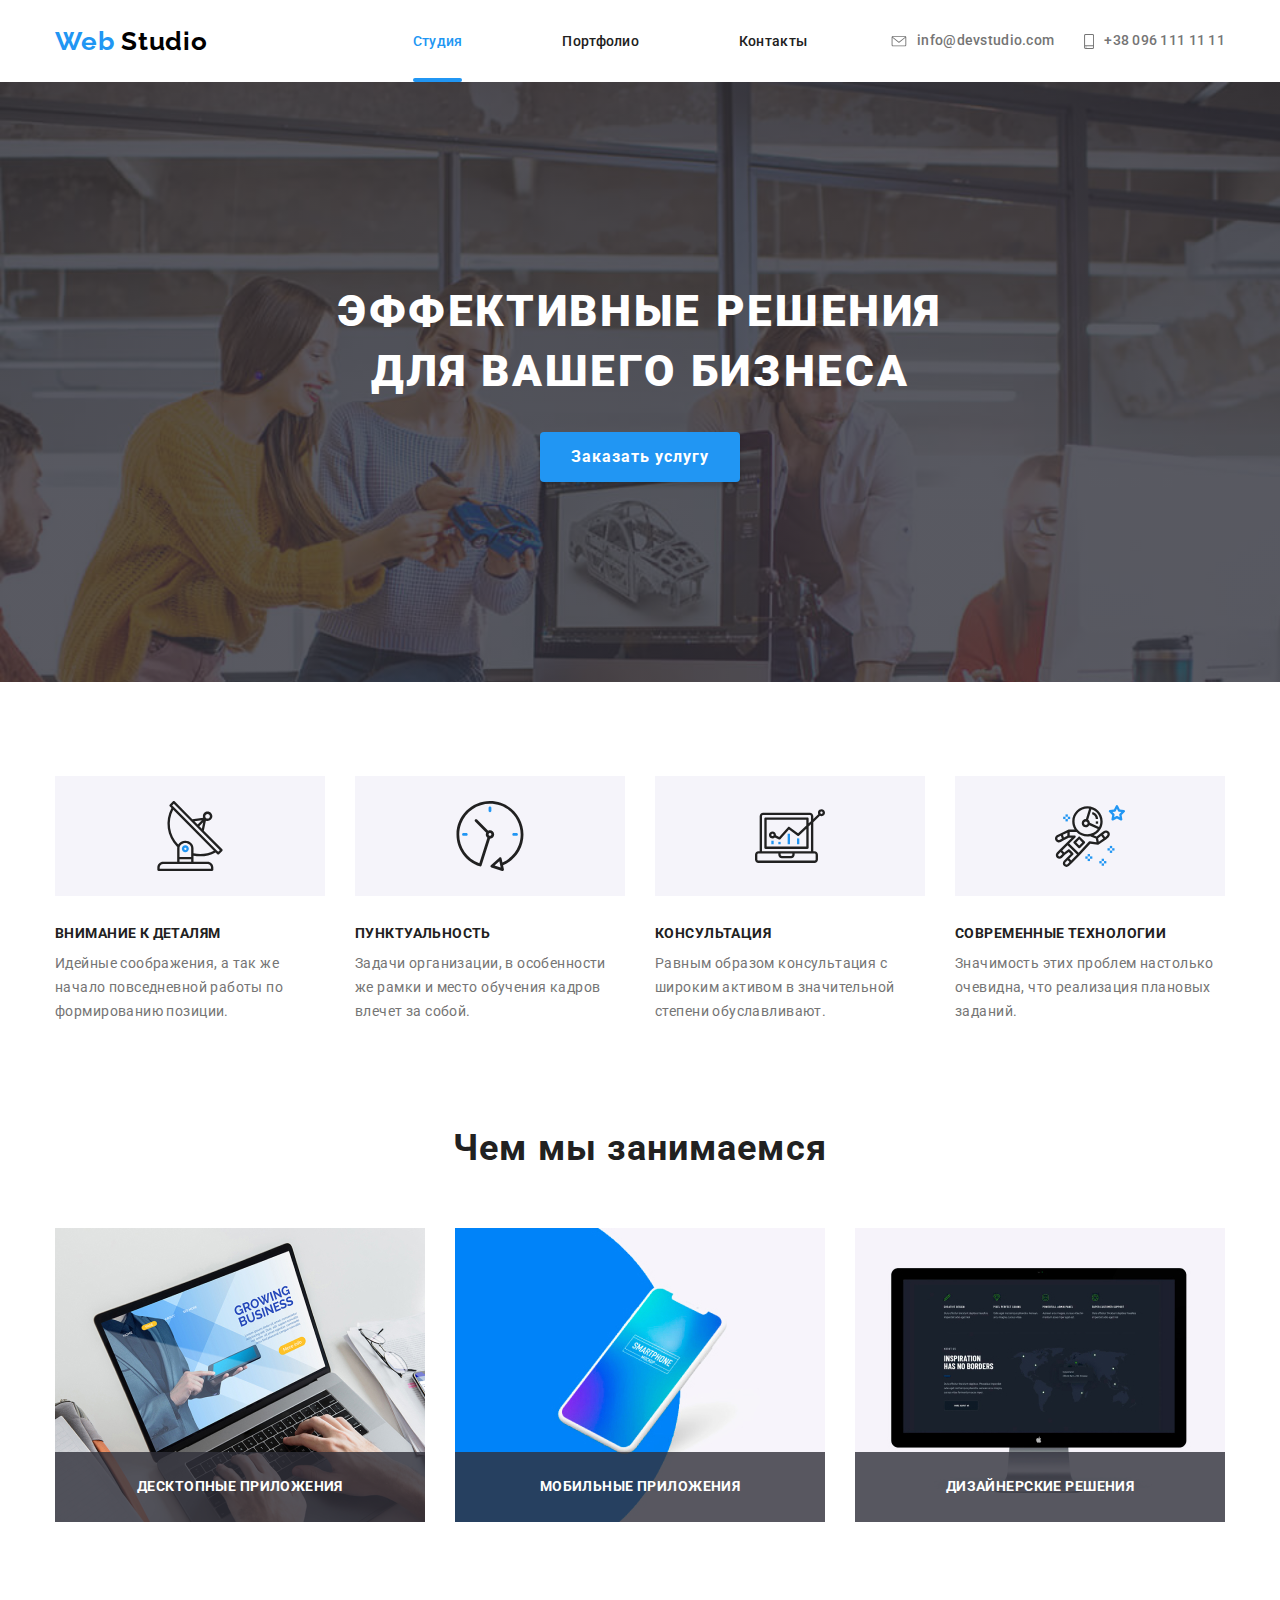
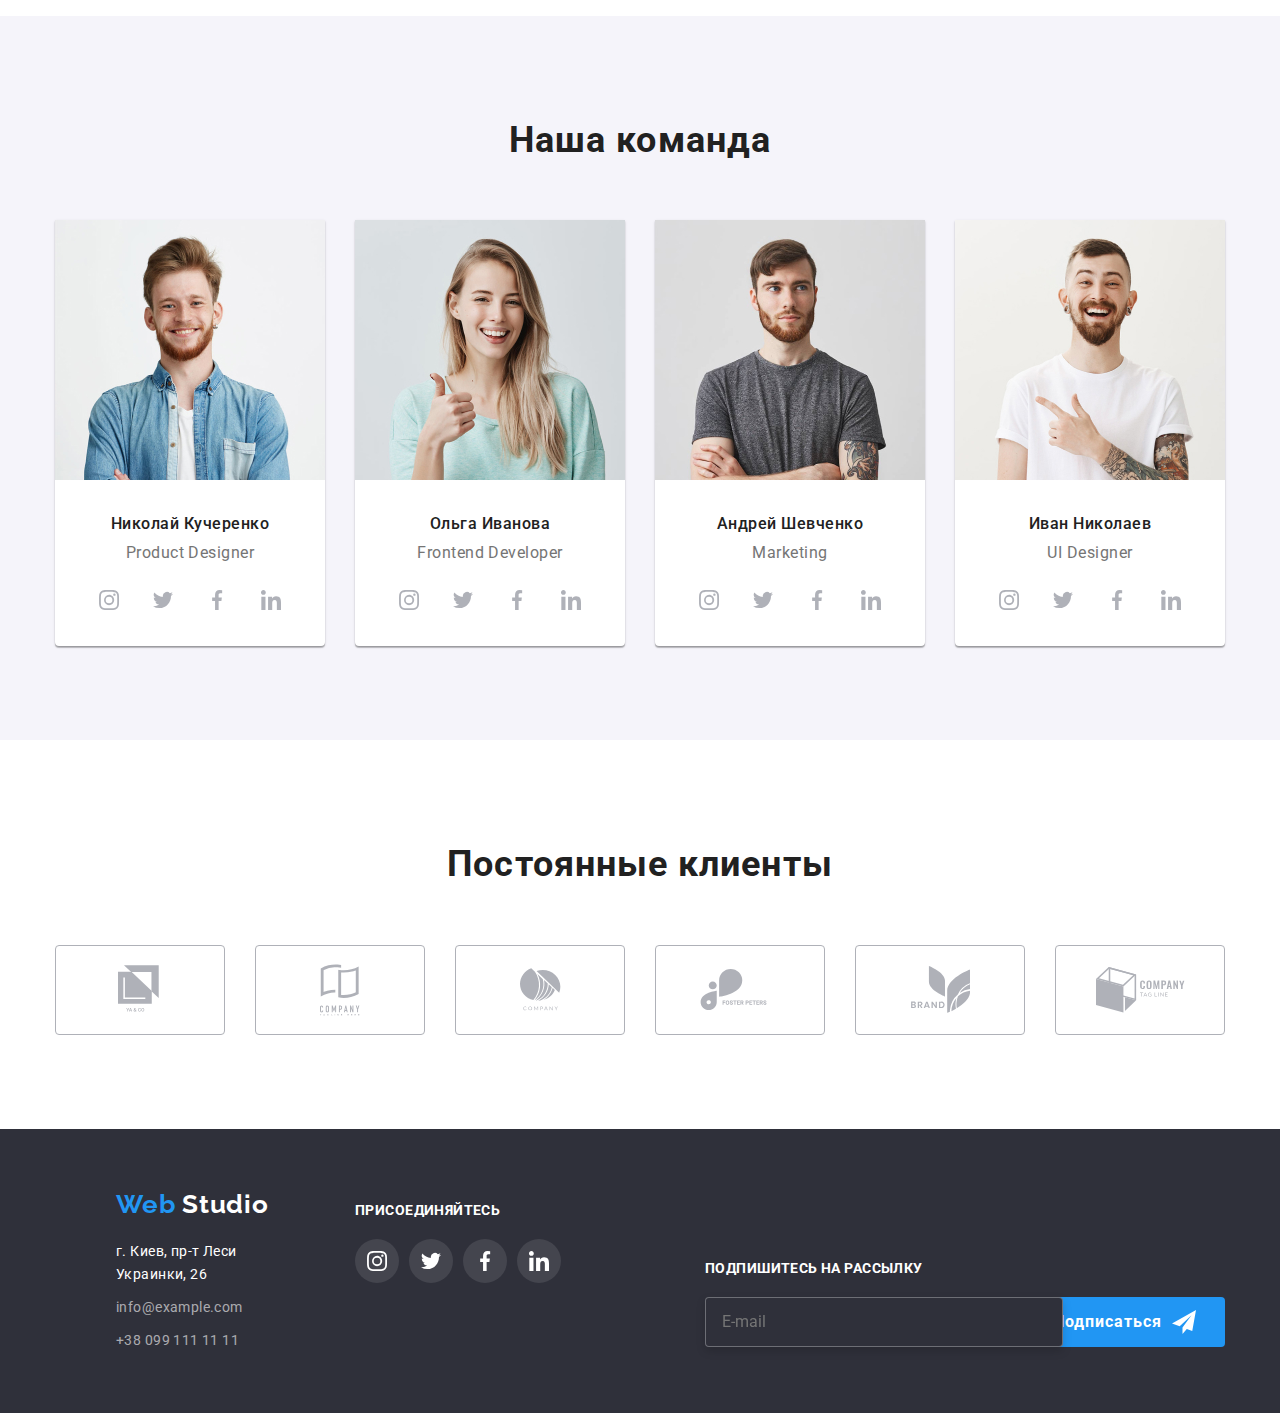
==== commit c14dbd04: "оверлэй" ====
--- a/index.html
+++ b/index.html
@@ -324,7 +324,7 @@
     </section>
         
         <!--modal-window-->
-<!--         
+        
         <div data-modal class="backdrop is-hidden">
            <form class="modal-form" action="#">
                <h2 class="modal-form-title">Оставьте свои данные, мы вам перезвоним</h2>
@@ -378,7 +378,7 @@
            </form> 
         </div>
             
-    -->
+   
 </main> 
             
     <!-- FOOTER -->
--- a/css/main.min.css
+++ b/css/main.min.css
@@ -1,2 +1,2 @@
-/*! normalize.css v8.0.1 | MIT License | github.com/necolas/normalize.css */html{line-height:1.15;-webkit-text-size-adjust:100%}body{margin:0}main{display:block}h1{font-size:2em;margin:0.67em 0}hr{box-sizing:content-box;height:0;overflow:visible}pre{font-family:monospace, monospace;font-size:1em}a{background-color:transparent}abbr[title]{border-bottom:none;text-decoration:underline;text-decoration:underline dotted}b,strong{font-weight:bolder}code,kbd,samp{font-family:monospace, monospace;font-size:1em}small{font-size:80%}sub,sup{font-size:75%;line-height:0;position:relative;vertical-align:baseline}sub{bottom:-0.25em}sup{top:-0.5em}img{border-style:none}button,input,optgroup,select,textarea{font-family:inherit;font-size:100%;line-height:1.15;margin:0}button,input{overflow:visible}button,select{text-transform:none}button,[type="button"],[type="reset"],[type="submit"]{-webkit-appearance:button}button::-moz-focus-inner,[type="button"]::-moz-focus-inner,[type="reset"]::-moz-focus-inner,[type="submit"]::-moz-focus-inner{border-style:none;padding:0}button:-moz-focusring,[type="button"]:-moz-focusring,[type="reset"]:-moz-focusring,[type="submit"]:-moz-focusring{outline:1px dotted ButtonText}fieldset{padding:0.35em 0.75em 0.625em}legend{box-sizing:border-box;color:inherit;display:table;max-width:100%;padding:0;white-space:normal}progress{vertical-align:baseline}textarea{overflow:auto}[type="checkbox"],[type="radio"]{box-sizing:border-box;padding:0}[type="number"]::-webkit-inner-spin-button,[type="number"]::-webkit-outer-spin-button{height:auto}[type="search"]{-webkit-appearance:textfield;outline-offset:-2px}[type="search"]::-webkit-search-decoration{-webkit-appearance:none}::-webkit-file-upload-button{-webkit-appearance:button;font:inherit}details{display:block}summary{display:list-item}template{display:none}[hidden]{display:none}html{box-sizing:border-box}*,*::before,*::after{box-sizing:inherit;margin:0;padding:0}body{font-family:"Roboto",sans-serif;background-color:#fff;font-style:normal}.container{padding-left:15px;padding-right:15px}@media screen and (min-width: 480px){.container{width:480px;margin:0 auto}}@media screen and (min-width: 768px){.container{width:768px}}@media screen and (min-width: 1200px){.container{width:1200px}}@media screen and (min-width: 320px){.section-container{padding-top:60px;padding-bottom:60px}}@media screen and (min-width: 1200px){.section-container{padding-top:94px;padding-bottom:94px}}.backdrop{position:fixed;top:0;left:0;width:100%;height:100%;background-color:rgba(0,0,0,0.5);z-index:100}.modal-form{position:absolute;left:50%;top:50%;transform:translate(-50%, -50%);display:flex;flex-direction:column;width:528px;background-color:#fff;padding:40px}.modal-form-title{font-weight:bold;font-size:20px;line-height:1.15;letter-spacing:0.03em;color:#212121;margin-bottom:30px}.modal-form-input-wrapper{position:relative;margin-bottom:28px}.modal-form-input-wrapper svg{position:absolute;top:50%;left:16px;transform:translateY(-50%)}.modal-form-input{height:40px;width:100%;padding-left:42px}.modal-form-message{margin-bottom:20px;height:120px;resize:none;padding:16px 12px}.modal-form-message::placeholder{padding-bottom:10px}.modal-form-message:focus::placeholder{color:#2196F3}.modal-form-option-label{display:flex;align-items:center;font-size:14px;line-height:1.71;letter-spacing:0.03em;color:#757575;margin-bottom:30px;padding-left:14px}.modal-form-option-span a{color:#2196F3}.modal-form-checkbox{position:absolute;width:1px;height:1px;margin:-1px;border:0;padding:0;white-space:nowrap;clip-path:inset(100%);clip:rect(0 0 0 0);overflow:hidden}.modal-form-custom-checkbox{display:flex;align-items:center;justify-content:center;width:16px;height:15px;border:solid 1px #000;border-radius:2px;margin-right:7px}.modal-form-checkbox:checked+.modal-form-custom-checkbox svg{background-color:#2196F3}.modal-form-checkbox:checked+.modal-form-custom-checkbox{border:solid 1px #2196F3;border-radius:2px}.modal-form-message,.modal-form-input{display:block;width:100%;font-size:14px;line-height:1.14;letter-spacing:0.01em;border:solid 1px rgba(33,33,33,0.2);color:#000;border-radius:4px}.modal-form-message:not(:placeholder-shown),.modal-form-message:focus,.modal-form-input:not(:placeholder-shown),.modal-form-input:focus{outline:none;border-color:#2196F3}.modal-form-label{position:absolute;top:50%;left:0;padding-left:42px;transform:translateY(-50%);font-size:14px;letter-spacing:0.01em;color:#757575;transition:transform 0.25s cubic-bezier(0.4, 0, 0.2, 1)}.modal-form-input:focus+.modal-form-label,.modal-form-input:not(:placeholder-shown)+.modal-form-label{transform:translateY(-40px);color:#2196F3;padding-left:18px}.modal-form-input:focus ~ svg,.modal-form-input:not(:placeholder-shown) ~ svg{fill:#2196F3}.modal-form-button{min-width:200px;min-height:50px;margin-right:auto;margin-left:auto;font-weight:bold;font-size:16px;line-height:1.87;display:block;text-align:center;letter-spacing:0.06em;color:#fff;background-color:#2196F3;border-radius:4px;border:hidden;box-shadow:0px 4px 4px rgba(0,0,0,0.15);transition:0.25s cubic-bezier(0.4, 0, 0.2, 1)}.modal-close-btn{position:absolute;top:8px;right:8px;width:30px;height:30px;border-radius:50%;background-color:transparent;border:1px solid rgba(0,0,0,0.1);display:flex;justify-content:center;align-items:center;cursor:pointer;outline:transparent;transition:0.25s cubic-bezier(0.4, 0, 0.2, 1)}.modal-close-btn:hover,.modal-close-btn:focus{fill:#2196F3}.is-hidden{opacity:0;visibility:hidden;pointer-events:none}.list{list-style:none;text-decoration:none}a,.link{text-decoration:none}@media screen and (min-width: 320px){.flex-list{display:flex;flex-wrap:wrap}}@media screen and (min-width: 320px){.what-we-do-title{margin-bottom:30px;font-weight:bold;font-size:28px;line-height:1.79;text-align:center;letter-spacing:0.03em;color:#212121}}@media screen and (min-width: 1200px){.what-we-do-title{margin-bottom:50px;font-size:36px;line-height:1.67}}header{position:relative;z-index:1;font-weight:500;border-bottom:1px solid #ececec}.header-container{position:relative;z-index:100;display:flex;justify-content:space-between;align-items:center}.logo-blue{color:#2196F3}.main-logo{font-family:"Raleway",sans-serif;color:#000;font-weight:bold;font-size:26px;line-height:1.2;letter-spacing:0.03em}.nav-item-active{color:#2196F3}.navigation{display:flex;align-items:center}.nav-item-passive{color:#212121}.adress-link{transition:0.25s cubic-bezier(0.4, 0, 0.2, 1)}.adress-link .adress-item{display:flex;justify-content:center;align-items:center;line-height:1.666;letter-spacing:0.02em;color:#757575;text-decoration:none;list-style:none;fill:#757575}.adress-link .adress-item svg{margin-right:10px}.adress-link .adress-item.adress-item:hover,.adress-link .adress-item.adress-item:focus{fill:#2196F3;color:#2196F3}@media screen and (max-width: 1199px){.main-logo{font-size:24px;line-height:1.666}.adress-link{font-size:12px}.envelope{width:14px;height:10px}.smartphone{width:10px;height:14px}.header-nav-links{font-size:14px;line-height:1.14}.adress-link:not(:last-child){margin-bottom:10px}}@media screen and (max-width: 767px){.main-logo{padding-top:16px;padding-bottom:16px}.menu-btn{background-color:transparent;border:none;width:40px;height:40px}.menu-btn.is-open .icon-close{display:block}.menu-btn.is-open .icon-burger{display:none}.menu-btn:hover{fill:#2196F3}.icon-close{display:none}.menu-wrapper{position:absolute;left:0;top:100%;background-color:#fff;width:100%;padding-top:60px;padding-bottom:60px;box-shadow:0px 4px 4px rgba(0,0,0,0.25);border-top:1px solid #ececec;transform:translateY(-130%);transition:0.25s cubic-bezier(0.4, 0, 0.2, 1);z-index:50}.menu-wrapper.is-open{display:block;transform:translateY(0)}.navigation{margin-bottom:60px}.header-nav-link{display:inline-flex}.header-nav-link:not(:last-child){margin-bottom:40px}.header-nav-links{padding-left:39.5%;padding-right:39.5%;text-align:center;font-size:18px;line-height:1.666}.adress-link{font-size:18px}.adress-link:not(:last-child){margin-bottom:16px}.envelope{width:16px;height:11px}.smartphone{width:10px;height:15px}.header-nav-link-active{position:relative}.header-nav-link-active .nav-active::after{position:absolute;left:0;bottom:20;display:block;content:"";width:100%;height:4px;background:#2196F3;border-radius:2px}}@media screen and (min-width: 768px){.menu-btn{display:none}.head-container{display:flex;justify-content:space-between}header{width:100%;margin:0 auto}.menu-wrapper{display:flex;align-items:center}.menu-wrapper .list-adress-link{margin-left:84px}.header-nav-links{display:flex}.header-nav-links .header-nav-link{padding-top:32px;padding-bottom:32px}.header-nav-links .header-nav-link:not(:first-child){margin-left:50px}.header-nav-link-active{position:relative}.header-nav-link-active .nav-active::after{position:absolute;bottom:0;left:0;display:block;content:"";width:100%;height:4px;background:#2196F3;border-radius:2px;z-index:2}.adress-link{transition:0.25s cubic-bezier(0.4, 0, 0.2, 1)}.adress-link .adress-item{display:flex;justify-content:left}}@media screen and (min-width: 1200px){header{border-bottom:none}.envelope{width:16px;height:11px}.smartphone{width:10px;height:15px}.header .head-container{align-items:center}.header-nav-link:not(:last-child){margin-right:50px}.header-nav-links{margin-left:85px;padding-left:0px}.nav-item-active,.nav-item-passive{font-size:14px;line-height:1.14;letter-spacing:0.02em}.nav-item-passive{transition:0.25s cubic-bezier(0.4, 0, 0.2, 1)}.nav-item-passive:hover,.nav-item-passive:focus{color:#2196F3}.list-adress-link{display:flex}.list-adress-link .adress-item{align-items:center;font-size:14px;line-height:1.42;letter-spacing:0.02em;color:#757575;fill:#757575}.list-adress-link .adress-item.adress-item:hover,.list-adress-link .adress-item.adress-item:focus{fill:#2196F3;color:#2196F3}.adress-link:not(:last-child){margin-right:30px}}h1{color:#fff;font-weight:900;font-size:44px;line-height:1.36;text-align:center;letter-spacing:0.06em;text-transform:uppercase;margin-bottom:30px;margin-top:0px}.main-section{padding-top:200px;padding-bottom:200px;background-repeat:no-repeat;background-size:cover;margin-right:auto;margin-left:auto}.order-button{min-width:200px;min-height:50px;margin-right:auto;margin-left:auto;font-weight:bold;font-size:16px;line-height:1.875;display:block;text-align:center;letter-spacing:0.06em;color:#fff;background-color:#2196F3;border-radius:4px;border:hidden;box-shadow:0px 4px 4px rgba(0,0,0,0.15);transition:0.25s cubic-bezier(0.4, 0, 0.2, 1)}.order-button:hover,.order-button:focus{color:#fff}@media screen and (max-width: 1199px){h1{font-size:26px;line-height:1.615}.main-section{padding-top:118px;padding-bottom:118px}}@media screen and (min-width: 1200px){.main-section{background-image:linear-gradient(rgba(47,48,58,0.8), rgba(47,48,58,0.8)),url(../images/main/header/headerimg.jpg)}}@media screen and (min-device-pixel-ratio: 2), screen and (min-resolution: 192dpi), screen and (min-resolution: 2dppx), screen and (min-width: 1200px){.main-section{background-image:linear-gradient(rgba(47,48,58,0.8), rgba(47,48,58,0.8)),url(../images/main/header/2xhead.jpg)}}@media screen and (min-width: 768px){.main-section{background-image:linear-gradient(rgba(47,48,58,0.8), rgba(47,48,58,0.8)),url(../images/tablet/tab_hero/head.jpg)}}@media screen and (min-device-pixel-ratio: 2), screen and (min-resolution: 192dpi), screen and (min-resolution: 2dppx), screen and (min-width: 768px){.main-section{background-image:linear-gradient(rgba(47,48,58,0.8), rgba(47,48,58,0.8)),url(../images/tablet/tab_hero/2xhead.jpg)}}@media screen and (min-width: 320px){.main-section{background-image:linear-gradient(rgba(47,48,58,0.8), rgba(47,48,58,0.8)),url(../images/mobile/mob_hero/header_1.jpg)}}@media screen and (min-device-pixel-ratio: 2), screen and (min-resolution: 192dpi), screen and (min-resolution: 2dppx), screen and (min-width: 320px){.main-section{background-image:linear-gradient(rgba(47,48,58,0.8), rgba(47,48,58,0.8)),url(../images/mobile/mob_hero/header_2.jpg)}}.visually-hidden{position:absolute;width:1px;height:1px;margin:-1px;border:0;padding:0;white-space:nowrap;clip-path:inset(100%);clip:rect(0 0 0 0);overflow:hidden}.features-title{font-weight:bold;font-size:14px;line-height:1.14;letter-spacing:0.03em;text-transform:uppercase;color:#212121;margin-top:30px}@media screen and (min-width: 320px){.features-item{width:450px}.features-item div{height:120px;background-repeat:no-repeat;background-position:center center;background-color:#f5f4fa}.features-title{text-align:center}}@media screen and (max-width: 1199px){.features-item:not(:last-child){margin-bottom:30px}.features-cont{padding-top:60px;padding-bottom:60px}}@media screen and (min-width: 768px){.features-item{width:354px}.features-item:not(:nth-child(2n)){margin-right:30px}.features-item:nth-last-child(-n+2){margin-bottom:0px}.features-title{text-align:left}}@media screen and (min-width: 1200px){.features-item{width:270px;margin-bottom:0px}.features-item:not(:last-child){margin-right:30px}.features-cont{padding-top:94px}}.features-img-container1{background-image:url(../images/main/features/antenna1.svg)}.features-img-container2{background-image:url(../images/main/features/clock1.svg)}.features-img-container3{background-image:url(../images/main/features/diagram1.svg)}.features-img-container4{background-image:url(../images/main/features/astronaut1.svg)}.features-img{margin:25px 100px}.features-text{font-weight:normal;font-size:14px;line-height:1.71;letter-spacing:0.03em;color:#757575;margin-top:10px}@media screen and (max-width: 1199px){.what-we-do{display:none}}@media screen and (min-width: 1200px){.what-we-do{display:block}}.what-we-do-item{position:relative}.what-we-do-item:not(:last-child){margin-right:30px}.what-we-do-item>img{display:block}.what-we-do-text{position:absolute;bottom:0;left:0;width:370px;height:70px;text-align:center;padding-top:27px;padding-bottom:27px;font-weight:bold;font-size:14px;line-height:1.14;letter-spacing:0.03em;text-transform:uppercase;color:#fff;background-color:rgba(47,48,58,0.8)}.team-member{background-color:#fff;box-shadow:0px 2px 1px rgba(0,0,0,0.2),0px 1px 1px rgba(0,0,0,0.14),0px 1px 3px rgba(0,0,0,0.12);border-radius:0px 0px 4px 4px}.team-member>img{margin-bottom:30px}.social-icon-main{transition:0.25s cubic-bezier(0.4, 0, 0.2, 1);fill:#afb1b8;background-color:#fff}.social-icon-main:hover,.social-icon-main:focus{background-color:#2196F3;fill:#fff}.spec-name{font-weight:500;font-size:16px;line-height:1.19;text-align:center;letter-spacing:0.03em;color:#212121;margin-bottom:10px}.social-link{display:block;width:44px;height:44px;border-radius:50px}.prof{font-weight:normal;font-size:16px;line-height:1.19;text-align:center;letter-spacing:0.03em;color:#757575;margin-bottom:16px}@media screen and (min-width: 320px){.team-section{background-color:#f5f4fa}.team-section>ul{padding-bottom:60px}.team-section>h2{padding-top:60px}.team-member{width:450px}.flex-list-social-icons{display:flex;justify-content:center;padding-bottom:24px}.flex-list-social-icons>li:not(:last-child){margin-right:10px}}@media screen and (max-width: 1199px){.team-member:not(:last-child){margin-bottom:30px}}@media screen and (min-width: 768px){.team-member{width:354px}.team-member:not(:nth-child(2n)){margin-right:30px}.team-member:nth-last-child(-n+2){margin-bottom:0px}}@media screen and (min-width: 1200px){.team-member{width:270px}.team-member:not(:last-child){margin-right:30px}.team-section>ul{padding-bottom:94px}.team-section>h2{padding-top:94px}.flex-list-social-icons{padding-left:32px;padding-right:32px;padding-bottom:24px}}.clients{margin-bottom:50px}.clients-list{display:flex;flex-wrap:wrap}.clients-list-item a{height:90px;display:flex;justify-content:center;align-items:center;border:solid #afb1b8 1px;border-radius:4px;fill:#afb1b8;transition:0.25s cubic-bezier(0.4, 0, 0.2, 1)}.clients-list-item a:hover,.clients-list-item a:focus{fill:#2196F3;border:solid #2196F3 1px}@media screen and (max-width: 479px){.clients-list{justify-content:center}.clients-list-item{width:calc((100% - 30px) / 2)}}@media screen and (min-width: 480px){.clients-list{justify-content:center}.clients-list-item a{width:210px}}@media screen and (max-width: 767px){.clients-list-item:nth-child(2n){margin-right:0px}.clients-list-item:nth-last-child(-n+2){margin-bottom:0px}}@media screen and (min-width: 768px){.clients-list-item a{width:226px}.clients-list-item:nth-child(3n){margin-right:0px}.clients-list-item:nth-last-child(-n+3){margin-bottom:0px}}@media screen and (max-width: 1199px){.clients-list-item{margin-right:30px;margin-bottom:30px}}@media screen and (min-width: 1200px){.clients-list-item a{width:170px}.clients-list-item:not(:last-child){margin-right:30px}}.footer-container{display:flex;padding-top:60px;padding-bottom:60px}.subscribe-form{display:flex}.footer-adress{margin-top:20px}.address{font-style:normal;font-weight:normal;font-size:14px;line-height:1.71;letter-spacing:0.03em;color:#fff;text-decoration:none}.mail-phone{font-style:normal;font-weight:normal;font-size:14px;line-height:1.71;text-decoration:none;letter-spacing:0.03em;color:rgba(255,255,255,0.6)}.footer-social-icons-list{display:flex;margin-top:20px}.footer-social-icon-item:not(:last-child){margin-right:10px}.social-link-bot{background-color:rgba(255,255,255,0.1);transition:0.25s cubic-bezier(0.4, 0, 0.2, 1)}.social-link-bot:focus,.social-link-bot:hover{background-color:#2196F3}footer{background-color:#2F303A}.adress-list-item{margin-top:9px}.subscr{font-weight:bold;font-size:14px;line-height:1.14;letter-spacing:0.03em;text-transform:uppercase;color:#fff;margin-bottom:20px}.sub-input{height:50px;border:1px solid rgba(255,255,255,0.3);box-sizing:border-box;filter:drop-shadow(0px 4px 4px rgba(0,0,0,0.15));border-radius:4px;background-color:#2F303A;padding-left:16px}.foot-button{display:flex;align-items:center;padding:10px 28px;min-width:200px;height:50px;font-weight:bold;font-size:16px;line-height:1.87;letter-spacing:0.06em;color:#fff;background-color:#2196F3;border-radius:4px;border:0ex}.foot-button span{margin-right:10px}@media screen and (min-width: 320px){.bot-logo{font-family:"Raleway",sans-serif;font-weight:bold;font-size:24px;line-height:1.667;letter-spacing:0.03em;color:#fff;text-decoration:none}}@media screen and (max-width: 479px){.sub-input{width:358px}}@media screen and (min-width: 480px){.sub-input{width:450px}}@media screen and (max-width: 767px){.footer-container>div{width:480px;margin-bottom:60px}.footer-social-icons-list{justify-content:center}}@media screen and (max-width: 1199px){.footer-container{flex-wrap:wrap}.footer-container>div{text-align:center}.subscribe{text-align:center;margin-bottom:20px}.subscribe-form{flex-wrap:wrap;justify-content:center}}@media screen and (min-width: 1200px){.bot-logo{font-size:26px;line-height:1.19}.left-side{margin-right:69px}.right-side{padding-top:12px;margin-right:94px}.subscribe{padding-top:12px;width:358px;height:50px;margin-right:12px}.footer-button{padding-top:48px}.sub-input{width:358px}}.header-port-cont{border-bottom:solid 1px #ececec}.portfolio-list{display:flex;justify-content:center;margin-bottom:50px}.proj-type-button-container:not(:last-child){margin-right:8px}.proj-type-button{font-weight:500;font-size:16px;line-height:1.62;border:none;border-radius:4px;text-align:center;letter-spacing:0.03em;color:#212121;padding-top:6px;padding-right:22px;padding-bottom:6px;padding-left:22px;transition:0.25s cubic-bezier(0.4, 0, 0.2, 1)}.proj-type-button:focus,.proj-type-button:hover{background-color:#2196F3;color:#fff;box-shadow:0px 4px 4px rgba(0,0,0,0.25)}.gallery-list{display:flex;flex-wrap:wrap}.gallery-list-container{margin-right:30px;margin-bottom:30px}.gallery-list-container:nth-child(3n){margin-right:0px}.gallery-list-container:nth-last-child(-n+3){margin-bottom:0px}.gallery-list-item{display:block;width:370px;height:404px}.gallery-list-item:focus,.gallery-list-item:hover{box-sizing:border-box;box-shadow:1px 4px 6px rgba(0,0,0,0.16),0px 4px 4px rgba(0,0,0,0.06),0px 1px 1px rgba(0,0,0,0.12)}.gallery-list-item:focus .overlay,.gallery-list-item:hover .overlay{top:0}.gallery-list-img{display:block}.overlay-container{position:relative;overflow:hidden}.overlay{position:absolute;top:100%;left:0px;width:100%;height:100%;display:flex;justify-content:center;align-items:center;padding:63px 24px;font-weight:normal;font-size:18px;line-height:1.56;letter-spacing:0.03em;color:#fff;background:rgba(33,150,243,0.9);transition:0.25s cubic-bezier(0.4, 0, 0.2, 1)}.proj-descr{padding:63px 24px;font-weight:normal;font-size:18px;line-height:1.56;letter-spacing:0.03em;color:#fff}.port-proj-title{padding-top:20px;padding-left:23px;padding-right:23px;font-weight:bold;font-size:18px;line-height:2;letter-spacing:0.06em;color:#212121}.port-skill{margin-top:4px;padding-left:23px;padding-right:23px;padding-bottom:19px;font-weight:normal;font-size:16px;line-height:1.87;letter-spacing:0.03em;color:#757575}.gallery-text-container{border-left:solid #eee 1px;border-right:solid #eee 1px;border-bottom:solid #eee 1px}
+/*! normalize.css v8.0.1 | MIT License | github.com/necolas/normalize.css */html{line-height:1.15;-webkit-text-size-adjust:100%}body{margin:0}main{display:block}h1{font-size:2em;margin:0.67em 0}hr{box-sizing:content-box;height:0;overflow:visible}pre{font-family:monospace, monospace;font-size:1em}a{background-color:transparent}abbr[title]{border-bottom:none;text-decoration:underline;text-decoration:underline dotted}b,strong{font-weight:bolder}code,kbd,samp{font-family:monospace, monospace;font-size:1em}small{font-size:80%}sub,sup{font-size:75%;line-height:0;position:relative;vertical-align:baseline}sub{bottom:-0.25em}sup{top:-0.5em}img{border-style:none}button,input,optgroup,select,textarea{font-family:inherit;font-size:100%;line-height:1.15;margin:0}button,input{overflow:visible}button,select{text-transform:none}button,[type="button"],[type="reset"],[type="submit"]{-webkit-appearance:button}button::-moz-focus-inner,[type="button"]::-moz-focus-inner,[type="reset"]::-moz-focus-inner,[type="submit"]::-moz-focus-inner{border-style:none;padding:0}button:-moz-focusring,[type="button"]:-moz-focusring,[type="reset"]:-moz-focusring,[type="submit"]:-moz-focusring{outline:1px dotted ButtonText}fieldset{padding:0.35em 0.75em 0.625em}legend{box-sizing:border-box;color:inherit;display:table;max-width:100%;padding:0;white-space:normal}progress{vertical-align:baseline}textarea{overflow:auto}[type="checkbox"],[type="radio"]{box-sizing:border-box;padding:0}[type="number"]::-webkit-inner-spin-button,[type="number"]::-webkit-outer-spin-button{height:auto}[type="search"]{-webkit-appearance:textfield;outline-offset:-2px}[type="search"]::-webkit-search-decoration{-webkit-appearance:none}::-webkit-file-upload-button{-webkit-appearance:button;font:inherit}details{display:block}summary{display:list-item}template{display:none}[hidden]{display:none}html{box-sizing:border-box}*,*::before,*::after{box-sizing:inherit;margin:0;padding:0}body{font-family:"Roboto",sans-serif;background-color:#fff;font-style:normal}.container{padding-left:15px;padding-right:15px}@media screen and (min-width: 480px){.container{width:480px;margin:0 auto}}@media screen and (min-width: 768px){.container{width:768px}}@media screen and (min-width: 1200px){.container{width:1200px}}@media screen and (min-width: 320px){.section-container{padding-top:60px;padding-bottom:60px}}@media screen and (min-width: 1200px){.section-container{padding-top:94px;padding-bottom:94px}}.backdrop{position:fixed;top:0;left:0;width:100%;height:100%;background-color:rgba(0,0,0,0.5);z-index:100}.modal-form{position:absolute;left:50%;top:50%;transform:translate(-50%, -50%);display:flex;flex-direction:column;width:528px;background-color:#fff;padding:40px}.modal-form-title{font-weight:bold;font-size:20px;line-height:1.15;letter-spacing:0.03em;color:#212121;margin-bottom:30px}.modal-form-input-wrapper{position:relative;margin-bottom:28px}.modal-form-input-wrapper svg{position:absolute;top:50%;left:16px;transform:translateY(-50%)}.modal-form-input{height:40px;width:100%;padding-left:42px}.modal-form-message{margin-bottom:20px;height:120px;resize:none;padding:16px 12px}.modal-form-message::placeholder{padding-bottom:10px}.modal-form-message:focus::placeholder{color:#2196F3}.modal-form-option-label{display:flex;align-items:center;font-size:14px;line-height:1.71;letter-spacing:0.03em;color:#757575;margin-bottom:30px;padding-left:14px}.modal-form-option-span a{color:#2196F3}.modal-form-checkbox{position:absolute;width:1px;height:1px;margin:-1px;border:0;padding:0;white-space:nowrap;clip-path:inset(100%);clip:rect(0 0 0 0);overflow:hidden}.modal-form-custom-checkbox{display:flex;align-items:center;justify-content:center;width:16px;height:15px;border:solid 1px #000;border-radius:2px;margin-right:7px}.modal-form-checkbox:checked+.modal-form-custom-checkbox svg{background-color:#2196F3}.modal-form-checkbox:checked+.modal-form-custom-checkbox{border:solid 1px #2196F3;border-radius:2px}.modal-form-message,.modal-form-input{display:block;width:100%;font-size:14px;line-height:1.14;letter-spacing:0.01em;border:solid 1px rgba(33,33,33,0.2);color:#000;border-radius:4px}.modal-form-message:not(:placeholder-shown),.modal-form-message:focus,.modal-form-input:not(:placeholder-shown),.modal-form-input:focus{outline:none;border-color:#2196F3}.modal-form-label{position:absolute;top:50%;left:0;padding-left:42px;transform:translateY(-50%);font-size:14px;letter-spacing:0.01em;color:#757575;transition:transform 0.25s cubic-bezier(0.4, 0, 0.2, 1)}.modal-form-input:focus+.modal-form-label,.modal-form-input:not(:placeholder-shown)+.modal-form-label{transform:translateY(-40px);color:#2196F3;padding-left:18px}.modal-form-input:focus ~ svg,.modal-form-input:not(:placeholder-shown) ~ svg{fill:#2196F3}.modal-form-button{min-width:200px;min-height:50px;margin-right:auto;margin-left:auto;font-weight:bold;font-size:16px;line-height:1.87;display:block;text-align:center;letter-spacing:0.06em;color:#fff;background-color:#2196F3;border-radius:4px;border:hidden;box-shadow:0px 4px 4px rgba(0,0,0,0.15);transition:0.25s cubic-bezier(0.4, 0, 0.2, 1)}.modal-close-btn{position:absolute;top:8px;right:8px;width:30px;height:30px;border-radius:50%;background-color:transparent;border:1px solid rgba(0,0,0,0.1);display:flex;justify-content:center;align-items:center;cursor:pointer;outline:transparent;transition:0.25s cubic-bezier(0.4, 0, 0.2, 1)}.modal-close-btn:hover,.modal-close-btn:focus{fill:#2196F3}.is-hidden{opacity:0;visibility:hidden;pointer-events:none}.list{list-style:none;text-decoration:none}a,.link{text-decoration:none}@media screen and (min-width: 320px){.flex-list{display:flex;flex-wrap:wrap}}@media screen and (min-width: 320px){.what-we-do-title{margin-bottom:30px;font-weight:bold;font-size:28px;line-height:1.79;text-align:center;letter-spacing:0.03em;color:#212121}}@media screen and (min-width: 1200px){.what-we-do-title{margin-bottom:50px;font-size:36px;line-height:1.67}}header{position:relative;z-index:1;font-weight:500;border-bottom:1px solid #ececec}.header-container{position:relative;z-index:100;display:flex;justify-content:space-between;align-items:center}.logo-blue{color:#2196F3}.main-logo{font-family:"Raleway",sans-serif;color:#000;font-weight:bold;font-size:26px;line-height:1.2;letter-spacing:0.03em}.nav-item-active{color:#2196F3}.navigation{display:flex;align-items:center}.nav-item-passive{color:#212121}.adress-link{transition:0.25s cubic-bezier(0.4, 0, 0.2, 1)}.adress-link .adress-item{display:flex;justify-content:center;align-items:center;line-height:1.666;letter-spacing:0.02em;color:#757575;text-decoration:none;list-style:none;fill:#757575}.adress-link .adress-item svg{margin-right:10px}.adress-link .adress-item.adress-item:hover,.adress-link .adress-item.adress-item:focus{fill:#2196F3;color:#2196F3}@media screen and (max-width: 1199px){.main-logo{font-size:24px;line-height:1.666}.adress-link{font-size:12px}.envelope{width:14px;height:10px}.smartphone{width:10px;height:14px}.header-nav-links{font-size:14px;line-height:1.14}.adress-link:not(:last-child){margin-bottom:10px}}@media screen and (max-width: 767px){.main-logo{padding-top:16px;padding-bottom:16px}.menu-btn{background-color:transparent;border:none;width:40px;height:40px}.menu-btn.is-open .icon-close{display:block}.menu-btn.is-open .icon-burger{display:none}.menu-btn:hover{fill:#2196F3}.icon-close{display:none}.menu-wrapper{position:absolute;left:0;top:100%;background-color:#fff;width:100%;padding-top:60px;padding-bottom:60px;box-shadow:0px 4px 4px rgba(0,0,0,0.25);border-top:1px solid #ececec;transform:translateY(-130%);transition:0.25s cubic-bezier(0.4, 0, 0.2, 1);z-index:50}.menu-wrapper.is-open{display:block;transform:translateY(0)}.navigation{margin-bottom:60px}.header-nav-link{display:inline-flex}.header-nav-link:not(:last-child){margin-bottom:40px}.header-nav-links{padding-left:39.5%;padding-right:39.5%;text-align:center;font-size:18px;line-height:1.666}.adress-link{font-size:18px}.adress-link:not(:last-child){margin-bottom:16px}.envelope{width:16px;height:11px}.smartphone{width:10px;height:15px}.header-nav-link-active{position:relative}.header-nav-link-active .nav-active::after{position:absolute;left:0;bottom:20;display:block;content:"";width:100%;height:4px;background:#2196F3;border-radius:2px}}@media screen and (min-width: 768px){.menu-btn{display:none}.head-container{display:flex;justify-content:space-between}header{width:100%;margin:0 auto}.menu-wrapper{display:flex;align-items:center}.menu-wrapper .list-adress-link{margin-left:84px}.header-nav-links{display:flex}.header-nav-links .header-nav-link{padding-top:32px;padding-bottom:32px}.header-nav-links .header-nav-link:not(:first-child){margin-left:50px}.header-nav-link-active{position:relative}.header-nav-link-active .nav-active::after{position:absolute;bottom:0;left:0;display:block;content:"";width:100%;height:4px;background:#2196F3;border-radius:2px;z-index:2}.adress-link{transition:0.25s cubic-bezier(0.4, 0, 0.2, 1)}.adress-link .adress-item{display:flex;justify-content:left}}@media screen and (min-width: 1200px){header{border-bottom:none}.envelope{width:16px;height:11px}.smartphone{width:10px;height:15px}.header .head-container{align-items:center}.header-nav-link:not(:last-child){margin-right:50px}.header-nav-links{margin-left:85px;padding-left:0px}.nav-item-active,.nav-item-passive{font-size:14px;line-height:1.14;letter-spacing:0.02em}.nav-item-passive{transition:0.25s cubic-bezier(0.4, 0, 0.2, 1)}.nav-item-passive:hover,.nav-item-passive:focus{color:#2196F3}.list-adress-link{display:flex}.list-adress-link .adress-item{align-items:center;font-size:14px;line-height:1.42;letter-spacing:0.02em;color:#757575;fill:#757575}.list-adress-link .adress-item.adress-item:hover,.list-adress-link .adress-item.adress-item:focus{fill:#2196F3;color:#2196F3}.adress-link:not(:last-child){margin-right:30px}}h1{color:#fff;font-weight:900;font-size:44px;line-height:1.36;text-align:center;letter-spacing:0.06em;text-transform:uppercase;margin-bottom:30px;margin-top:0px}.main-section{padding-top:200px;padding-bottom:200px;background-repeat:no-repeat;background-size:cover;margin-right:auto;margin-left:auto}.order-button{min-width:200px;min-height:50px;margin-right:auto;margin-left:auto;font-weight:bold;font-size:16px;line-height:1.875;display:block;text-align:center;letter-spacing:0.06em;color:#fff;background-color:#2196F3;border-radius:4px;border:hidden;box-shadow:0px 4px 4px rgba(0,0,0,0.15);transition:0.25s cubic-bezier(0.4, 0, 0.2, 1)}.order-button:hover,.order-button:focus{color:#fff}@media screen and (max-width: 1199px){h1{font-size:26px;line-height:1.615}.main-section{padding-top:118px;padding-bottom:118px}}@media screen and (min-width: 1200px){.main-section{background-image:linear-gradient(rgba(47,48,58,0.8), rgba(47,48,58,0.8)),url(../images/main/header/headerimg.jpg)}}@media screen and (min-device-pixel-ratio: 2), screen and (min-resolution: 192dpi), screen and (min-resolution: 2dppx), screen and (min-width: 1200px){.main-section{background-image:linear-gradient(rgba(47,48,58,0.8), rgba(47,48,58,0.8)),url(../images/main/header/2xhead.jpg)}}@media screen and (min-width: 768px){.main-section{background-image:linear-gradient(rgba(47,48,58,0.8), rgba(47,48,58,0.8)),url(../images/tablet/tab_hero/head.jpg)}}@media screen and (min-device-pixel-ratio: 2), screen and (min-resolution: 192dpi), screen and (min-resolution: 2dppx), screen and (min-width: 768px){.main-section{background-image:linear-gradient(rgba(47,48,58,0.8), rgba(47,48,58,0.8)),url(../images/tablet/tab_hero/2xhead.jpg)}}@media screen and (min-width: 320px){.main-section{background-image:linear-gradient(rgba(47,48,58,0.8), rgba(47,48,58,0.8)),url(../images/mobile/mob_hero/header_1.jpg)}}@media screen and (min-device-pixel-ratio: 2), screen and (min-resolution: 192dpi), screen and (min-resolution: 2dppx), screen and (min-width: 320px){.main-section{background-image:linear-gradient(rgba(47,48,58,0.8), rgba(47,48,58,0.8)),url(../images/mobile/mob_hero/header_2.jpg)}}.visually-hidden{position:absolute;width:1px;height:1px;margin:-1px;border:0;padding:0;white-space:nowrap;clip-path:inset(100%);clip:rect(0 0 0 0);overflow:hidden}.features-title{font-weight:bold;font-size:14px;line-height:1.14;letter-spacing:0.03em;text-transform:uppercase;color:#212121;margin-top:30px}@media screen and (min-width: 320px){.features-item{width:450px}.features-item div{height:120px;background-repeat:no-repeat;background-position:center center;background-color:#f5f4fa}.features-title{text-align:center}}@media screen and (max-width: 1199px){.features-item:not(:last-child){margin-bottom:30px}.features-cont{padding-top:60px;padding-bottom:60px}}@media screen and (min-width: 768px){.features-item{width:354px}.features-item:not(:nth-child(2n)){margin-right:30px}.features-item:nth-last-child(-n+2){margin-bottom:0px}.features-title{text-align:left}}@media screen and (min-width: 1200px){.features-item{width:270px;margin-bottom:0px}.features-item:not(:last-child){margin-right:30px}.features-cont{padding-top:94px}}.features-img-container1{background-image:url(../images/main/features/antenna1.svg)}.features-img-container2{background-image:url(../images/main/features/clock1.svg)}.features-img-container3{background-image:url(../images/main/features/diagram1.svg)}.features-img-container4{background-image:url(../images/main/features/astronaut1.svg)}.features-img{margin:25px 100px}.features-text{font-weight:normal;font-size:14px;line-height:1.71;letter-spacing:0.03em;color:#757575;margin-top:10px}@media screen and (max-width: 1199px){.what-we-do{display:none}}@media screen and (min-width: 1200px){.what-we-do{display:block}}.what-we-do-item{position:relative}.what-we-do-item:not(:last-child){margin-right:30px}.what-we-do-item>img{display:block}.what-we-do-text{position:absolute;bottom:0;left:0;width:370px;height:70px;text-align:center;padding-top:27px;padding-bottom:27px;font-weight:bold;font-size:14px;line-height:1.14;letter-spacing:0.03em;text-transform:uppercase;color:#fff;background-color:rgba(47,48,58,0.8)}.team-member{background-color:#fff;box-shadow:0px 2px 1px rgba(0,0,0,0.2),0px 1px 1px rgba(0,0,0,0.14),0px 1px 3px rgba(0,0,0,0.12);border-radius:0px 0px 4px 4px}.team-member>img{margin-bottom:30px}.social-icon-main{transition:0.25s cubic-bezier(0.4, 0, 0.2, 1);fill:#afb1b8;background-color:#fff}.social-icon-main:hover,.social-icon-main:focus{background-color:#2196F3;fill:#fff}.spec-name{font-weight:500;font-size:16px;line-height:1.19;text-align:center;letter-spacing:0.03em;color:#212121;margin-bottom:10px}.social-link{display:block;width:44px;height:44px;border-radius:50px}.prof{font-weight:normal;font-size:16px;line-height:1.19;text-align:center;letter-spacing:0.03em;color:#757575;margin-bottom:16px}@media screen and (min-width: 320px){.team-section{background-color:#f5f4fa}.team-section>ul{padding-bottom:60px}.team-section>h2{padding-top:60px}.team-member{width:450px}.flex-list-social-icons{display:flex;justify-content:center;padding-bottom:24px}.flex-list-social-icons>li:not(:last-child){margin-right:10px}}@media screen and (max-width: 1199px){.team-member:not(:last-child){margin-bottom:30px}}@media screen and (min-width: 768px){.team-member{width:354px}.team-member:not(:nth-child(2n)){margin-right:30px}.team-member:nth-last-child(-n+2){margin-bottom:0px}}@media screen and (min-width: 1200px){.team-member{width:270px}.team-member:not(:last-child){margin-right:30px}.team-section>ul{padding-bottom:94px}.team-section>h2{padding-top:94px}.flex-list-social-icons{padding-left:32px;padding-right:32px;padding-bottom:24px}}.clients{margin-bottom:50px}.clients-list{display:flex;flex-wrap:wrap}.clients-list-item a{height:90px;display:flex;justify-content:center;align-items:center;border:solid #afb1b8 1px;border-radius:4px;fill:#afb1b8;transition:0.25s cubic-bezier(0.4, 0, 0.2, 1)}.clients-list-item a:hover,.clients-list-item a:focus{fill:#2196F3;border:solid #2196F3 1px}@media screen and (max-width: 479px){.clients-list{justify-content:center}.clients-list-item{width:calc((100% - 30px) / 2)}}@media screen and (min-width: 480px){.clients-list{justify-content:center}.clients-list-item a{width:210px}}@media screen and (max-width: 767px){.clients-list-item:nth-child(2n){margin-right:0px}.clients-list-item:nth-last-child(-n+2){margin-bottom:0px}}@media screen and (min-width: 768px){.clients-list-item a{width:226px}.clients-list-item:nth-child(3n){margin-right:0px}.clients-list-item:nth-last-child(-n+3){margin-bottom:0px}}@media screen and (max-width: 1199px){.clients-list-item{margin-right:30px;margin-bottom:30px}}@media screen and (min-width: 1200px){.clients-list-item a{width:170px}.clients-list-item:not(:last-child){margin-right:30px}}.footer-container{display:flex;padding-top:60px;padding-bottom:60px}.subscribe-form{display:flex}.footer-adress{margin-top:20px}.address{font-style:normal;font-weight:normal;font-size:14px;line-height:1.71;letter-spacing:0.03em;color:#fff;text-decoration:none}.mail-phone{font-style:normal;font-weight:normal;font-size:14px;line-height:1.71;text-decoration:none;letter-spacing:0.03em;color:rgba(255,255,255,0.6)}.footer-social-icons-list{display:flex;margin-top:20px}.footer-social-icon-item:not(:last-child){margin-right:10px}.social-link-bot{background-color:rgba(255,255,255,0.1);transition:0.25s cubic-bezier(0.4, 0, 0.2, 1)}.social-link-bot:focus,.social-link-bot:hover{background-color:#2196F3}footer{background-color:#2F303A}.adress-list-item{margin-top:9px}.subscr{font-weight:bold;font-size:14px;line-height:1.14;letter-spacing:0.03em;text-transform:uppercase;color:#fff;margin-bottom:20px}.sub-input{height:50px;border:1px solid rgba(255,255,255,0.3);box-sizing:border-box;filter:drop-shadow(0px 4px 4px rgba(0,0,0,0.15));border-radius:4px;background-color:#2F303A;padding-left:16px}.foot-button{display:flex;align-items:center;padding:10px 28px;min-width:200px;height:50px;font-weight:bold;font-size:16px;line-height:1.87;letter-spacing:0.06em;color:#fff;background-color:#2196F3;border-radius:4px;border:0ex}.foot-button span{margin-right:10px}@media screen and (min-width: 320px){.bot-logo{font-family:"Raleway",sans-serif;font-weight:bold;font-size:24px;line-height:1.667;letter-spacing:0.03em;color:#fff;text-decoration:none}}@media screen and (max-width: 479px){.sub-input{width:358px}}@media screen and (min-width: 480px){.sub-input{width:450px}}@media screen and (max-width: 767px){.footer-container>div{width:480px;margin-bottom:60px}}@media screen and (min-width: 768px){.left-side{padding-left:61px;margin-right:165px}.right-side{padding-top:5px}.subscribe-form{margin-top:60px}.subscribe{padding-left:50px;padding-right:50px}}@media screen and (max-width: 1199px){.footer-container{flex-wrap:wrap}.footer-container>div{text-align:center}.footer-social-icons-list{justify-content:center}.subscribe{text-align:center;margin-bottom:20px}.subscribe-form{flex-wrap:wrap;justify-content:center}}@media screen and (min-width: 1200px){.bot-logo{font-size:26px;line-height:1.19}.left-side{margin-right:69px}.right-side{padding-top:12px;margin-right:94px}.subscribe{padding-top:12px;width:358px;height:50px;margin-right:12px}.footer-button{padding-top:48px}.sub-input{width:358px}}.proj-type-button{font-weight:500;font-size:16px;line-height:1.62;border:none;border-radius:4px;text-align:center;letter-spacing:0.03em;color:#212121;padding-top:6px;padding-right:22px;padding-bottom:6px;padding-left:22px;transition:0.25s cubic-bezier(0.4, 0, 0.2, 1)}.proj-type-button:focus,.proj-type-button:hover{background-color:#2196F3;color:#fff;box-shadow:0px 4px 4px rgba(0,0,0,0.25)}.gallery-list{display:flex;flex-wrap:wrap}.gallery-list-img{display:block}.overlay-container{position:relative;overflow:hidden}.overlay{position:absolute;top:100%;left:0px;width:100%;height:100%;display:flex;justify-content:center;align-items:center;font-weight:normal;font-size:18px;line-height:1.56;letter-spacing:0.03em;color:#fff;background:rgba(33,150,243,0.9);transition:0.25s cubic-bezier(0.4, 0, 0.2, 1)}.proj-descr{padding:63px 24px;font-weight:normal;font-size:18px;line-height:1.56;letter-spacing:0.03em;color:#fff}.port-proj-title{padding-top:20px;padding-left:23px;padding-right:23px;font-weight:bold;font-size:18px;line-height:2;letter-spacing:0.06em;color:#212121;white-space:nowrap;overflow:hidden;text-overflow:ellipsis}.port-skill{margin-top:4px;padding-left:23px;padding-right:23px;padding-bottom:19px;font-weight:normal;font-size:16px;line-height:1.87;letter-spacing:0.03em;color:#757575}.gallery-text-container{border-left:solid #eee 1px;border-right:solid #eee 1px;border-bottom:solid #eee 1px}@media screen and (min-width: 320px){.portfolio-list{display:flex;margin-bottom:40px}.proj-type-button-container:not(:last-child){margin-right:8px}.gallery-list-item{display:block;width:450px;height:404px}.gallery-list-item:focus,.gallery-list-item:hover{box-sizing:border-box;box-shadow:1px 4px 6px rgba(0,0,0,0.16),0px 4px 4px rgba(0,0,0,0.06),0px 1px 1px rgba(0,0,0,0.12)}.gallery-list-item:focus .overlay,.gallery-list-item:hover .overlay{top:0}.overlay{padding:77px 24px}}@media screen and (max-width: 767px){.portfolio-list{flex-wrap:wrap}.portfolio-list .proj-type-button-container:nth-last-child(n+3){margin-bottom:15px}.gallery-list-container{margin:0 auto}.gallery-list-container:not(:last-child){margin-bottom:30px}}@media screen and (min-width: 768px){.portfolio-list{justify-content:center;margin-bottom:30px}.gallery-list-item{width:354px}.gallery-list-container{margin-right:30px;margin-bottom:30px}.overlay{padding:49px 24px}}@media screen and (max-width: 1199px){.gallery-list-container:nth-child(2n),.gallery-list-container:last-child{margin-right:0px}.gallery-list-container:nth-last-child(-n+1){margin-bottom:0px}}@media screen and (min-width: 1200px){.portfolio-list{margin-bottom:50px}.gallery-list-container:nth-child(3n){margin-right:0px}.gallery-list-container:nth-last-child(-n+3){margin-bottom:0px}.gallery-list-item{width:370px}.overlay{padding:63px 24px}}
 /*# sourceMappingURL=main.min.css.map */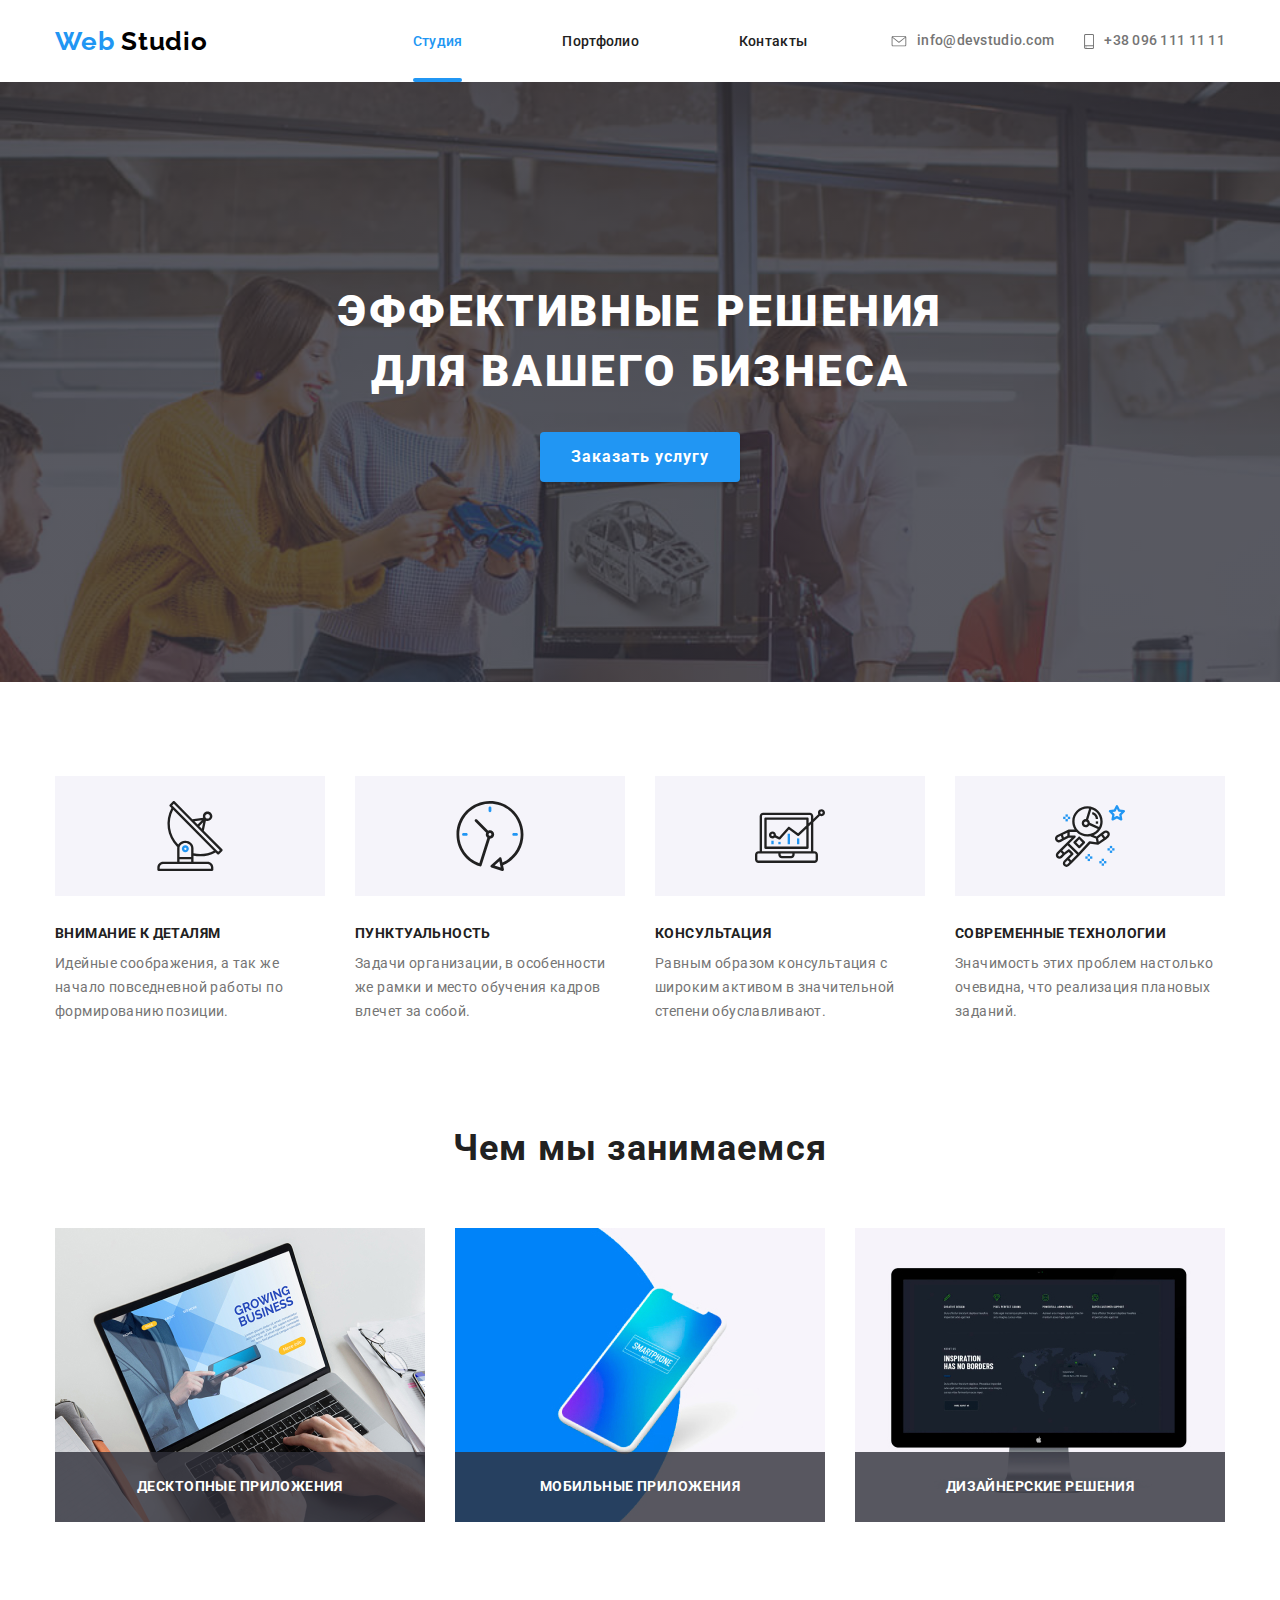
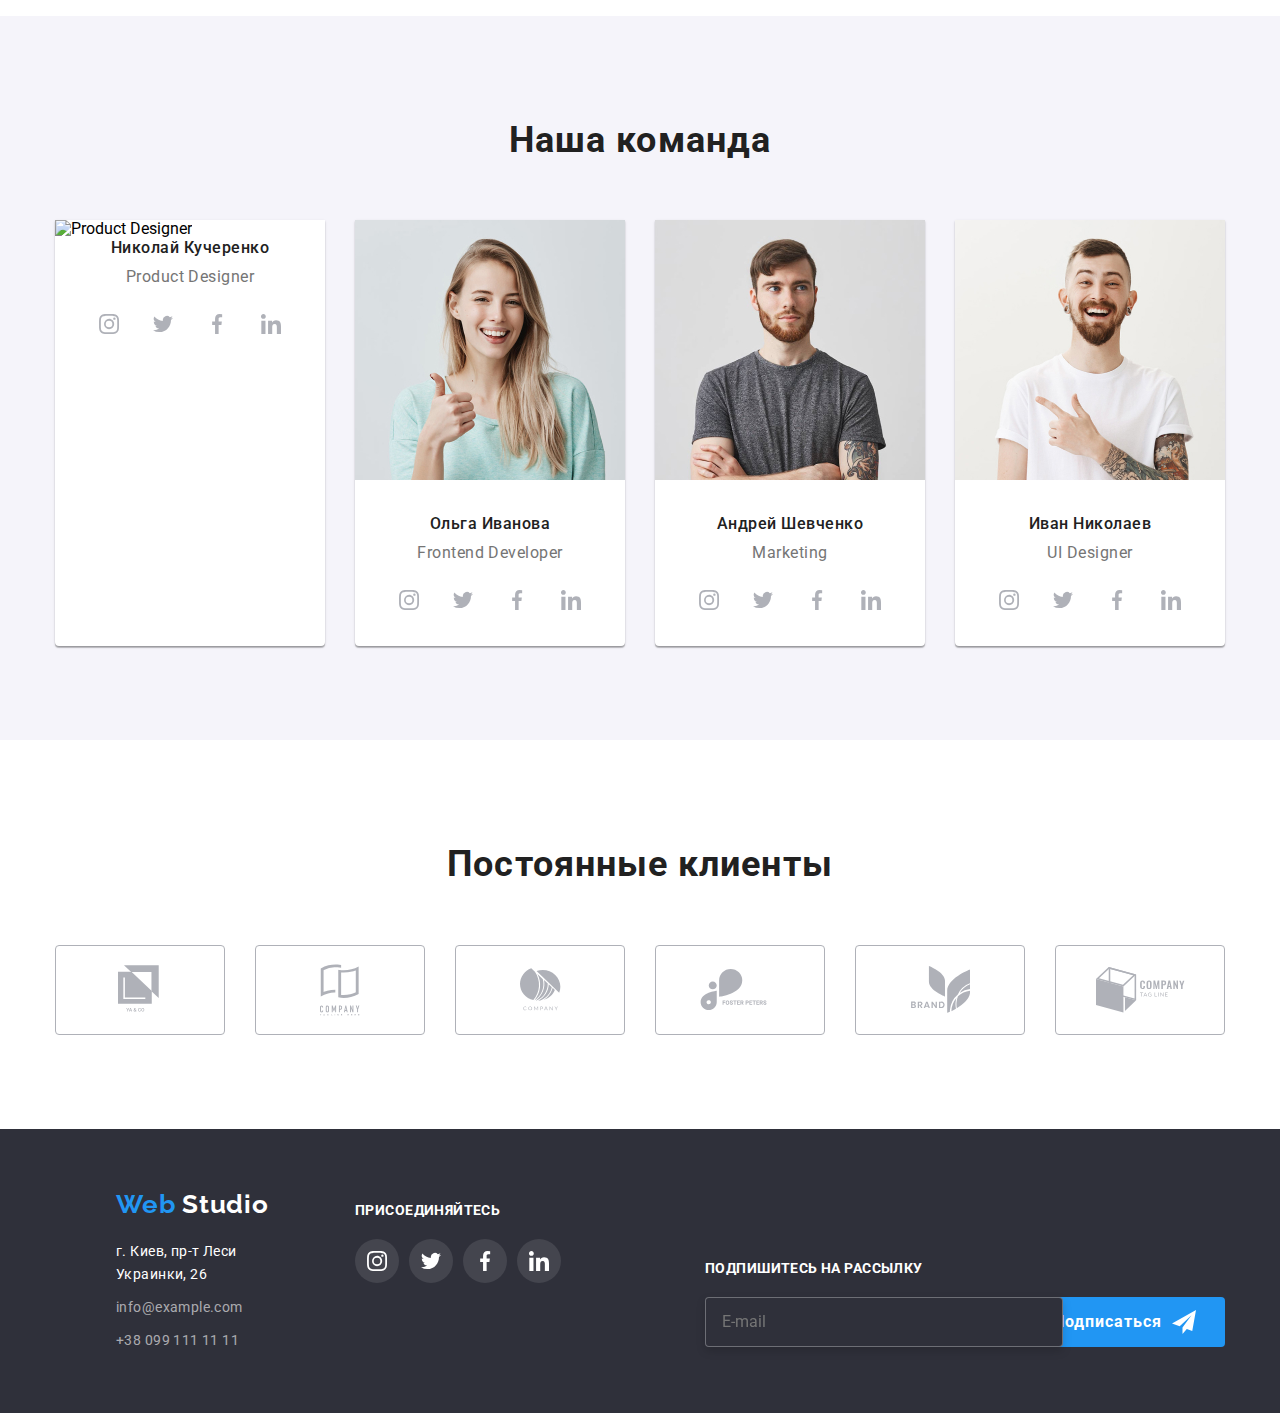
==== commit 18d94f08: "КАРТИНКИ НЕ РАБОТАЮТ" ====
--- a/index.html
+++ b/index.html
@@ -149,7 +149,55 @@
                         <h2 class="what-we-do-title">Наша команда</h2>
                         <ul class= "list flex-list">
                             <li class="team-member">
-                                <img src="./images/main/team/designer.jpg" alt="Дизайнер" width= 270>
+                                
+                                <picture>
+                                        <source
+                                            srcset="
+                                            ./images/main/team/t1x1.webp 1x,
+                                            ./images/main/team/t1x2.webp 2x
+                                            "
+                                            type="image/webp"
+                                            media="(min-width:1200px)"
+                                        
+                                        />
+                                    
+                                        <source
+                                            srcset="
+                                            ./images/tablet/tab-team/t1x1.webp 1x,
+                                            ./images/tablet/tab-team/t2x2.webp 2x
+                                            "
+                                            type="image/webp"
+                                            media="(min-width:768px)"
+                                        />
+
+
+                                        <source
+                                            srcset="
+                                            ./images/mobile/mob-team/team-1.webp 1x,
+                                            ./images/mobile/mob-team/2xt1.webp 2x
+                                            "
+                                            type="image/webp"
+                                            media="(max-width:767px)"
+                                        />
+
+                                      
+                                      
+                                       
+                                        <img
+                                            srcset="
+                                            ./images/mobile/mob-team/team-1.jpg 1x,
+                                            ./images/mobile/mob-team/2xt1.jpg 2x,
+                                            ./images/tablet/tab-team/t1x1.jpg 1x,
+                                            ./images/tablet/tab-team/t2x2.jpg 2x,
+                                            ./images/main/team/t1x1.jpg 1x,
+                                            ./images/main/team/t1x2.jpg 2x
+                                            "
+                                            src="./images/mobile/mob-team/team-1.jpg"
+                                            alt="Product Designer"
+                                            width= 270
+                                        />
+                                </picture>
+                                <!-- <img src="./images/main/team/t1x1.jpg" alt="Дизайнер" width= 270> -->
                                 <h3 class="spec-name">Николай Кучеренко</h3>
                                 <p class="prof"><span lang="en">Product Designer</span></p>
                                 <ul class= "list flex-list-social-icons">
@@ -180,7 +228,7 @@
                                 </ul>
                             </li>
                             <li class="team-member">
-                                <img src="./images/main/team/developer.jpg" alt="Разработчик" width= 270>
+                                <img src="./images/main/team/t2x1.jpg" alt="Разработчик" width= 270>
                                 <h3 class="spec-name">Ольга Иванова</h3>
                                 <p class="prof"><span lang="en"> Frontend Developer</span></p>
                                     <ul class= "list flex-list-social-icons">
@@ -211,7 +259,7 @@
                                     </ul>
                             </li>
                             <li class="team-member">       
-                                <img src="./images/main/team/marketing.jpg" alt="Маркетолог" width= 270>       
+                                <img src="./images/main/team/t3x1.jpg" alt="Маркетолог" width= 270>       
                                 <h3 class="spec-name">Андрей Шевченко</h3>       
                                 <p class="prof"><span lang="en">Marketing</span></p>
                                     <ul class= "list flex-list-social-icons">
@@ -242,7 +290,7 @@
                                     </ul>
                             </li>
                             <li class="team-member">
-                                <img src="./images/main/team/UI.jpg" alt="Дизайнер приложений" width= 270>
+                                <img src="./images/main/team/t4x1.jpg" alt="Дизайнер приложений" width= 270>
                                 <h3 class="spec-name">Иван Николаев</h3>
                                 <p class="prof"><span lang="en">UI Designer</span></p>
                                     <ul class= "list flex-list-social-icons">
--- a/css/main.min.css
+++ b/css/main.min.css
@@ -1,2 +1,2 @@
-/*! normalize.css v8.0.1 | MIT License | github.com/necolas/normalize.css */html{line-height:1.15;-webkit-text-size-adjust:100%}body{margin:0}main{display:block}h1{font-size:2em;margin:0.67em 0}hr{box-sizing:content-box;height:0;overflow:visible}pre{font-family:monospace, monospace;font-size:1em}a{background-color:transparent}abbr[title]{border-bottom:none;text-decoration:underline;text-decoration:underline dotted}b,strong{font-weight:bolder}code,kbd,samp{font-family:monospace, monospace;font-size:1em}small{font-size:80%}sub,sup{font-size:75%;line-height:0;position:relative;vertical-align:baseline}sub{bottom:-0.25em}sup{top:-0.5em}img{border-style:none}button,input,optgroup,select,textarea{font-family:inherit;font-size:100%;line-height:1.15;margin:0}button,input{overflow:visible}button,select{text-transform:none}button,[type="button"],[type="reset"],[type="submit"]{-webkit-appearance:button}button::-moz-focus-inner,[type="button"]::-moz-focus-inner,[type="reset"]::-moz-focus-inner,[type="submit"]::-moz-focus-inner{border-style:none;padding:0}button:-moz-focusring,[type="button"]:-moz-focusring,[type="reset"]:-moz-focusring,[type="submit"]:-moz-focusring{outline:1px dotted ButtonText}fieldset{padding:0.35em 0.75em 0.625em}legend{box-sizing:border-box;color:inherit;display:table;max-width:100%;padding:0;white-space:normal}progress{vertical-align:baseline}textarea{overflow:auto}[type="checkbox"],[type="radio"]{box-sizing:border-box;padding:0}[type="number"]::-webkit-inner-spin-button,[type="number"]::-webkit-outer-spin-button{height:auto}[type="search"]{-webkit-appearance:textfield;outline-offset:-2px}[type="search"]::-webkit-search-decoration{-webkit-appearance:none}::-webkit-file-upload-button{-webkit-appearance:button;font:inherit}details{display:block}summary{display:list-item}template{display:none}[hidden]{display:none}html{box-sizing:border-box}*,*::before,*::after{box-sizing:inherit;margin:0;padding:0}body{font-family:"Roboto",sans-serif;background-color:#fff;font-style:normal}.container{padding-left:15px;padding-right:15px}@media screen and (min-width: 480px){.container{width:480px;margin:0 auto}}@media screen and (min-width: 768px){.container{width:768px}}@media screen and (min-width: 1200px){.container{width:1200px}}@media screen and (min-width: 320px){.section-container{padding-top:60px;padding-bottom:60px}}@media screen and (min-width: 1200px){.section-container{padding-top:94px;padding-bottom:94px}}.backdrop{position:fixed;top:0;left:0;width:100%;height:100%;background-color:rgba(0,0,0,0.5);z-index:100}.modal-form{position:absolute;left:50%;top:50%;transform:translate(-50%, -50%);display:flex;flex-direction:column;width:528px;background-color:#fff;padding:40px}.modal-form-title{font-weight:bold;font-size:20px;line-height:1.15;letter-spacing:0.03em;color:#212121;margin-bottom:30px}.modal-form-input-wrapper{position:relative;margin-bottom:28px}.modal-form-input-wrapper svg{position:absolute;top:50%;left:16px;transform:translateY(-50%)}.modal-form-input{height:40px;width:100%;padding-left:42px}.modal-form-message{margin-bottom:20px;height:120px;resize:none;padding:16px 12px}.modal-form-message::placeholder{padding-bottom:10px}.modal-form-message:focus::placeholder{color:#2196F3}.modal-form-option-label{display:flex;align-items:center;font-size:14px;line-height:1.71;letter-spacing:0.03em;color:#757575;margin-bottom:30px;padding-left:14px}.modal-form-option-span a{color:#2196F3}.modal-form-checkbox{position:absolute;width:1px;height:1px;margin:-1px;border:0;padding:0;white-space:nowrap;clip-path:inset(100%);clip:rect(0 0 0 0);overflow:hidden}.modal-form-custom-checkbox{display:flex;align-items:center;justify-content:center;width:16px;height:15px;border:solid 1px #000;border-radius:2px;margin-right:7px}.modal-form-checkbox:checked+.modal-form-custom-checkbox svg{background-color:#2196F3}.modal-form-checkbox:checked+.modal-form-custom-checkbox{border:solid 1px #2196F3;border-radius:2px}.modal-form-message,.modal-form-input{display:block;width:100%;font-size:14px;line-height:1.14;letter-spacing:0.01em;border:solid 1px rgba(33,33,33,0.2);color:#000;border-radius:4px}.modal-form-message:not(:placeholder-shown),.modal-form-message:focus,.modal-form-input:not(:placeholder-shown),.modal-form-input:focus{outline:none;border-color:#2196F3}.modal-form-label{position:absolute;top:50%;left:0;padding-left:42px;transform:translateY(-50%);font-size:14px;letter-spacing:0.01em;color:#757575;transition:transform 0.25s cubic-bezier(0.4, 0, 0.2, 1)}.modal-form-input:focus+.modal-form-label,.modal-form-input:not(:placeholder-shown)+.modal-form-label{transform:translateY(-40px);color:#2196F3;padding-left:18px}.modal-form-input:focus ~ svg,.modal-form-input:not(:placeholder-shown) ~ svg{fill:#2196F3}.modal-form-button{min-width:200px;min-height:50px;margin-right:auto;margin-left:auto;font-weight:bold;font-size:16px;line-height:1.87;display:block;text-align:center;letter-spacing:0.06em;color:#fff;background-color:#2196F3;border-radius:4px;border:hidden;box-shadow:0px 4px 4px rgba(0,0,0,0.15);transition:0.25s cubic-bezier(0.4, 0, 0.2, 1)}.modal-close-btn{position:absolute;top:8px;right:8px;width:30px;height:30px;border-radius:50%;background-color:transparent;border:1px solid rgba(0,0,0,0.1);display:flex;justify-content:center;align-items:center;cursor:pointer;outline:transparent;transition:0.25s cubic-bezier(0.4, 0, 0.2, 1)}.modal-close-btn:hover,.modal-close-btn:focus{fill:#2196F3}.is-hidden{opacity:0;visibility:hidden;pointer-events:none}.list{list-style:none;text-decoration:none}a,.link{text-decoration:none}@media screen and (min-width: 320px){.flex-list{display:flex;flex-wrap:wrap}}@media screen and (min-width: 320px){.what-we-do-title{margin-bottom:30px;font-weight:bold;font-size:28px;line-height:1.79;text-align:center;letter-spacing:0.03em;color:#212121}}@media screen and (min-width: 1200px){.what-we-do-title{margin-bottom:50px;font-size:36px;line-height:1.67}}header{position:relative;z-index:1;font-weight:500;border-bottom:1px solid #ececec}.header-container{position:relative;z-index:100;display:flex;justify-content:space-between;align-items:center}.logo-blue{color:#2196F3}.main-logo{font-family:"Raleway",sans-serif;color:#000;font-weight:bold;font-size:26px;line-height:1.2;letter-spacing:0.03em}.nav-item-active{color:#2196F3}.navigation{display:flex;align-items:center}.nav-item-passive{color:#212121}.adress-link{transition:0.25s cubic-bezier(0.4, 0, 0.2, 1)}.adress-link .adress-item{display:flex;justify-content:center;align-items:center;line-height:1.666;letter-spacing:0.02em;color:#757575;text-decoration:none;list-style:none;fill:#757575}.adress-link .adress-item svg{margin-right:10px}.adress-link .adress-item.adress-item:hover,.adress-link .adress-item.adress-item:focus{fill:#2196F3;color:#2196F3}@media screen and (max-width: 1199px){.main-logo{font-size:24px;line-height:1.666}.adress-link{font-size:12px}.envelope{width:14px;height:10px}.smartphone{width:10px;height:14px}.header-nav-links{font-size:14px;line-height:1.14}.adress-link:not(:last-child){margin-bottom:10px}}@media screen and (max-width: 767px){.main-logo{padding-top:16px;padding-bottom:16px}.menu-btn{background-color:transparent;border:none;width:40px;height:40px}.menu-btn.is-open .icon-close{display:block}.menu-btn.is-open .icon-burger{display:none}.menu-btn:hover{fill:#2196F3}.icon-close{display:none}.menu-wrapper{position:absolute;left:0;top:100%;background-color:#fff;width:100%;padding-top:60px;padding-bottom:60px;box-shadow:0px 4px 4px rgba(0,0,0,0.25);border-top:1px solid #ececec;transform:translateY(-130%);transition:0.25s cubic-bezier(0.4, 0, 0.2, 1);z-index:50}.menu-wrapper.is-open{display:block;transform:translateY(0)}.navigation{margin-bottom:60px}.header-nav-link{display:inline-flex}.header-nav-link:not(:last-child){margin-bottom:40px}.header-nav-links{padding-left:39.5%;padding-right:39.5%;text-align:center;font-size:18px;line-height:1.666}.adress-link{font-size:18px}.adress-link:not(:last-child){margin-bottom:16px}.envelope{width:16px;height:11px}.smartphone{width:10px;height:15px}.header-nav-link-active{position:relative}.header-nav-link-active .nav-active::after{position:absolute;left:0;bottom:20;display:block;content:"";width:100%;height:4px;background:#2196F3;border-radius:2px}}@media screen and (min-width: 768px){.menu-btn{display:none}.head-container{display:flex;justify-content:space-between}header{width:100%;margin:0 auto}.menu-wrapper{display:flex;align-items:center}.menu-wrapper .list-adress-link{margin-left:84px}.header-nav-links{display:flex}.header-nav-links .header-nav-link{padding-top:32px;padding-bottom:32px}.header-nav-links .header-nav-link:not(:first-child){margin-left:50px}.header-nav-link-active{position:relative}.header-nav-link-active .nav-active::after{position:absolute;bottom:0;left:0;display:block;content:"";width:100%;height:4px;background:#2196F3;border-radius:2px;z-index:2}.adress-link{transition:0.25s cubic-bezier(0.4, 0, 0.2, 1)}.adress-link .adress-item{display:flex;justify-content:left}}@media screen and (min-width: 1200px){header{border-bottom:none}.envelope{width:16px;height:11px}.smartphone{width:10px;height:15px}.header .head-container{align-items:center}.header-nav-link:not(:last-child){margin-right:50px}.header-nav-links{margin-left:85px;padding-left:0px}.nav-item-active,.nav-item-passive{font-size:14px;line-height:1.14;letter-spacing:0.02em}.nav-item-passive{transition:0.25s cubic-bezier(0.4, 0, 0.2, 1)}.nav-item-passive:hover,.nav-item-passive:focus{color:#2196F3}.list-adress-link{display:flex}.list-adress-link .adress-item{align-items:center;font-size:14px;line-height:1.42;letter-spacing:0.02em;color:#757575;fill:#757575}.list-adress-link .adress-item.adress-item:hover,.list-adress-link .adress-item.adress-item:focus{fill:#2196F3;color:#2196F3}.adress-link:not(:last-child){margin-right:30px}}h1{color:#fff;font-weight:900;font-size:44px;line-height:1.36;text-align:center;letter-spacing:0.06em;text-transform:uppercase;margin-bottom:30px;margin-top:0px}.main-section{padding-top:200px;padding-bottom:200px;background-repeat:no-repeat;background-size:cover;margin-right:auto;margin-left:auto}.order-button{min-width:200px;min-height:50px;margin-right:auto;margin-left:auto;font-weight:bold;font-size:16px;line-height:1.875;display:block;text-align:center;letter-spacing:0.06em;color:#fff;background-color:#2196F3;border-radius:4px;border:hidden;box-shadow:0px 4px 4px rgba(0,0,0,0.15);transition:0.25s cubic-bezier(0.4, 0, 0.2, 1)}.order-button:hover,.order-button:focus{color:#fff}@media screen and (max-width: 1199px){h1{font-size:26px;line-height:1.615}.main-section{padding-top:118px;padding-bottom:118px}}@media screen and (min-width: 1200px){.main-section{background-image:linear-gradient(rgba(47,48,58,0.8), rgba(47,48,58,0.8)),url(../images/main/header/headerimg.jpg)}}@media screen and (min-device-pixel-ratio: 2), screen and (min-resolution: 192dpi), screen and (min-resolution: 2dppx), screen and (min-width: 1200px){.main-section{background-image:linear-gradient(rgba(47,48,58,0.8), rgba(47,48,58,0.8)),url(../images/main/header/2xhead.jpg)}}@media screen and (min-width: 768px){.main-section{background-image:linear-gradient(rgba(47,48,58,0.8), rgba(47,48,58,0.8)),url(../images/tablet/tab_hero/head.jpg)}}@media screen and (min-device-pixel-ratio: 2), screen and (min-resolution: 192dpi), screen and (min-resolution: 2dppx), screen and (min-width: 768px){.main-section{background-image:linear-gradient(rgba(47,48,58,0.8), rgba(47,48,58,0.8)),url(../images/tablet/tab_hero/2xhead.jpg)}}@media screen and (min-width: 320px){.main-section{background-image:linear-gradient(rgba(47,48,58,0.8), rgba(47,48,58,0.8)),url(../images/mobile/mob_hero/header_1.jpg)}}@media screen and (min-device-pixel-ratio: 2), screen and (min-resolution: 192dpi), screen and (min-resolution: 2dppx), screen and (min-width: 320px){.main-section{background-image:linear-gradient(rgba(47,48,58,0.8), rgba(47,48,58,0.8)),url(../images/mobile/mob_hero/header_2.jpg)}}.visually-hidden{position:absolute;width:1px;height:1px;margin:-1px;border:0;padding:0;white-space:nowrap;clip-path:inset(100%);clip:rect(0 0 0 0);overflow:hidden}.features-title{font-weight:bold;font-size:14px;line-height:1.14;letter-spacing:0.03em;text-transform:uppercase;color:#212121;margin-top:30px}@media screen and (min-width: 320px){.features-item{width:450px}.features-item div{height:120px;background-repeat:no-repeat;background-position:center center;background-color:#f5f4fa}.features-title{text-align:center}}@media screen and (max-width: 1199px){.features-item:not(:last-child){margin-bottom:30px}.features-cont{padding-top:60px;padding-bottom:60px}}@media screen and (min-width: 768px){.features-item{width:354px}.features-item:not(:nth-child(2n)){margin-right:30px}.features-item:nth-last-child(-n+2){margin-bottom:0px}.features-title{text-align:left}}@media screen and (min-width: 1200px){.features-item{width:270px;margin-bottom:0px}.features-item:not(:last-child){margin-right:30px}.features-cont{padding-top:94px}}.features-img-container1{background-image:url(../images/main/features/antenna1.svg)}.features-img-container2{background-image:url(../images/main/features/clock1.svg)}.features-img-container3{background-image:url(../images/main/features/diagram1.svg)}.features-img-container4{background-image:url(../images/main/features/astronaut1.svg)}.features-img{margin:25px 100px}.features-text{font-weight:normal;font-size:14px;line-height:1.71;letter-spacing:0.03em;color:#757575;margin-top:10px}@media screen and (max-width: 1199px){.what-we-do{display:none}}@media screen and (min-width: 1200px){.what-we-do{display:block}}.what-we-do-item{position:relative}.what-we-do-item:not(:last-child){margin-right:30px}.what-we-do-item>img{display:block}.what-we-do-text{position:absolute;bottom:0;left:0;width:370px;height:70px;text-align:center;padding-top:27px;padding-bottom:27px;font-weight:bold;font-size:14px;line-height:1.14;letter-spacing:0.03em;text-transform:uppercase;color:#fff;background-color:rgba(47,48,58,0.8)}.team-member{background-color:#fff;box-shadow:0px 2px 1px rgba(0,0,0,0.2),0px 1px 1px rgba(0,0,0,0.14),0px 1px 3px rgba(0,0,0,0.12);border-radius:0px 0px 4px 4px}.team-member>img{margin-bottom:30px}.social-icon-main{transition:0.25s cubic-bezier(0.4, 0, 0.2, 1);fill:#afb1b8;background-color:#fff}.social-icon-main:hover,.social-icon-main:focus{background-color:#2196F3;fill:#fff}.spec-name{font-weight:500;font-size:16px;line-height:1.19;text-align:center;letter-spacing:0.03em;color:#212121;margin-bottom:10px}.social-link{display:block;width:44px;height:44px;border-radius:50px}.prof{font-weight:normal;font-size:16px;line-height:1.19;text-align:center;letter-spacing:0.03em;color:#757575;margin-bottom:16px}@media screen and (min-width: 320px){.team-section{background-color:#f5f4fa}.team-section>ul{padding-bottom:60px}.team-section>h2{padding-top:60px}.team-member{width:450px}.flex-list-social-icons{display:flex;justify-content:center;padding-bottom:24px}.flex-list-social-icons>li:not(:last-child){margin-right:10px}}@media screen and (max-width: 1199px){.team-member:not(:last-child){margin-bottom:30px}}@media screen and (min-width: 768px){.team-member{width:354px}.team-member:not(:nth-child(2n)){margin-right:30px}.team-member:nth-last-child(-n+2){margin-bottom:0px}}@media screen and (min-width: 1200px){.team-member{width:270px}.team-member:not(:last-child){margin-right:30px}.team-section>ul{padding-bottom:94px}.team-section>h2{padding-top:94px}.flex-list-social-icons{padding-left:32px;padding-right:32px;padding-bottom:24px}}.clients{margin-bottom:50px}.clients-list{display:flex;flex-wrap:wrap}.clients-list-item a{height:90px;display:flex;justify-content:center;align-items:center;border:solid #afb1b8 1px;border-radius:4px;fill:#afb1b8;transition:0.25s cubic-bezier(0.4, 0, 0.2, 1)}.clients-list-item a:hover,.clients-list-item a:focus{fill:#2196F3;border:solid #2196F3 1px}@media screen and (max-width: 479px){.clients-list{justify-content:center}.clients-list-item{width:calc((100% - 30px) / 2)}}@media screen and (min-width: 480px){.clients-list{justify-content:center}.clients-list-item a{width:210px}}@media screen and (max-width: 767px){.clients-list-item:nth-child(2n){margin-right:0px}.clients-list-item:nth-last-child(-n+2){margin-bottom:0px}}@media screen and (min-width: 768px){.clients-list-item a{width:226px}.clients-list-item:nth-child(3n){margin-right:0px}.clients-list-item:nth-last-child(-n+3){margin-bottom:0px}}@media screen and (max-width: 1199px){.clients-list-item{margin-right:30px;margin-bottom:30px}}@media screen and (min-width: 1200px){.clients-list-item a{width:170px}.clients-list-item:not(:last-child){margin-right:30px}}.footer-container{display:flex;padding-top:60px;padding-bottom:60px}.subscribe-form{display:flex}.footer-adress{margin-top:20px}.address{font-style:normal;font-weight:normal;font-size:14px;line-height:1.71;letter-spacing:0.03em;color:#fff;text-decoration:none}.mail-phone{font-style:normal;font-weight:normal;font-size:14px;line-height:1.71;text-decoration:none;letter-spacing:0.03em;color:rgba(255,255,255,0.6)}.footer-social-icons-list{display:flex;margin-top:20px}.footer-social-icon-item:not(:last-child){margin-right:10px}.social-link-bot{background-color:rgba(255,255,255,0.1);transition:0.25s cubic-bezier(0.4, 0, 0.2, 1)}.social-link-bot:focus,.social-link-bot:hover{background-color:#2196F3}footer{background-color:#2F303A}.adress-list-item{margin-top:9px}.subscr{font-weight:bold;font-size:14px;line-height:1.14;letter-spacing:0.03em;text-transform:uppercase;color:#fff;margin-bottom:20px}.sub-input{height:50px;border:1px solid rgba(255,255,255,0.3);box-sizing:border-box;filter:drop-shadow(0px 4px 4px rgba(0,0,0,0.15));border-radius:4px;background-color:#2F303A;padding-left:16px}.foot-button{display:flex;align-items:center;padding:10px 28px;min-width:200px;height:50px;font-weight:bold;font-size:16px;line-height:1.87;letter-spacing:0.06em;color:#fff;background-color:#2196F3;border-radius:4px;border:0ex}.foot-button span{margin-right:10px}@media screen and (min-width: 320px){.bot-logo{font-family:"Raleway",sans-serif;font-weight:bold;font-size:24px;line-height:1.667;letter-spacing:0.03em;color:#fff;text-decoration:none}}@media screen and (max-width: 479px){.sub-input{width:358px}}@media screen and (min-width: 480px){.sub-input{width:450px}}@media screen and (max-width: 767px){.footer-container>div{width:480px;margin-bottom:60px}}@media screen and (min-width: 768px){.left-side{padding-left:61px;margin-right:165px}.right-side{padding-top:5px}.subscribe-form{margin-top:60px}.subscribe{padding-left:50px;padding-right:50px}}@media screen and (max-width: 1199px){.footer-container{flex-wrap:wrap}.footer-container>div{text-align:center}.footer-social-icons-list{justify-content:center}.subscribe{text-align:center;margin-bottom:20px}.subscribe-form{flex-wrap:wrap;justify-content:center}}@media screen and (min-width: 1200px){.bot-logo{font-size:26px;line-height:1.19}.left-side{margin-right:69px}.right-side{padding-top:12px;margin-right:94px}.subscribe{padding-top:12px;width:358px;height:50px;margin-right:12px}.footer-button{padding-top:48px}.sub-input{width:358px}}.proj-type-button{font-weight:500;font-size:16px;line-height:1.62;border:none;border-radius:4px;text-align:center;letter-spacing:0.03em;color:#212121;padding-top:6px;padding-right:22px;padding-bottom:6px;padding-left:22px;transition:0.25s cubic-bezier(0.4, 0, 0.2, 1)}.proj-type-button:focus,.proj-type-button:hover{background-color:#2196F3;color:#fff;box-shadow:0px 4px 4px rgba(0,0,0,0.25)}.gallery-list{display:flex;flex-wrap:wrap}.gallery-list-img{display:block}.overlay-container{position:relative;overflow:hidden}.overlay{position:absolute;top:100%;left:0px;width:100%;height:100%;display:flex;justify-content:center;align-items:center;font-weight:normal;font-size:18px;line-height:1.56;letter-spacing:0.03em;color:#fff;background:rgba(33,150,243,0.9);transition:0.25s cubic-bezier(0.4, 0, 0.2, 1)}.proj-descr{padding:63px 24px;font-weight:normal;font-size:18px;line-height:1.56;letter-spacing:0.03em;color:#fff}.port-proj-title{padding-top:20px;padding-left:23px;padding-right:23px;font-weight:bold;font-size:18px;line-height:2;letter-spacing:0.06em;color:#212121;white-space:nowrap;overflow:hidden;text-overflow:ellipsis}.port-skill{margin-top:4px;padding-left:23px;padding-right:23px;padding-bottom:19px;font-weight:normal;font-size:16px;line-height:1.87;letter-spacing:0.03em;color:#757575}.gallery-text-container{border-left:solid #eee 1px;border-right:solid #eee 1px;border-bottom:solid #eee 1px}@media screen and (min-width: 320px){.portfolio-list{display:flex;margin-bottom:40px}.proj-type-button-container:not(:last-child){margin-right:8px}.gallery-list-item{display:block;width:450px;height:404px}.gallery-list-item:focus,.gallery-list-item:hover{box-sizing:border-box;box-shadow:1px 4px 6px rgba(0,0,0,0.16),0px 4px 4px rgba(0,0,0,0.06),0px 1px 1px rgba(0,0,0,0.12)}.gallery-list-item:focus .overlay,.gallery-list-item:hover .overlay{top:0}.overlay{padding:77px 24px}}@media screen and (max-width: 767px){.portfolio-list{flex-wrap:wrap}.portfolio-list .proj-type-button-container:nth-last-child(n+3){margin-bottom:15px}.gallery-list-container{margin:0 auto}.gallery-list-container:not(:last-child){margin-bottom:30px}}@media screen and (min-width: 768px){.portfolio-list{justify-content:center;margin-bottom:30px}.gallery-list-item{width:354px}.gallery-list-container{margin-right:30px;margin-bottom:30px}.overlay{padding:49px 24px}}@media screen and (max-width: 1199px){.gallery-list-container:nth-child(2n),.gallery-list-container:last-child{margin-right:0px}.gallery-list-container:nth-last-child(-n+1){margin-bottom:0px}}@media screen and (min-width: 1200px){.portfolio-list{margin-bottom:50px}.gallery-list-container:nth-child(3n){margin-right:0px}.gallery-list-container:nth-last-child(-n+3){margin-bottom:0px}.gallery-list-item{width:370px}.overlay{padding:63px 24px}}
+/*! normalize.css v8.0.1 | MIT License | github.com/necolas/normalize.css */html{line-height:1.15;-webkit-text-size-adjust:100%}body{margin:0}main{display:block}h1{font-size:2em;margin:0.67em 0}hr{box-sizing:content-box;height:0;overflow:visible}pre{font-family:monospace, monospace;font-size:1em}a{background-color:transparent}abbr[title]{border-bottom:none;text-decoration:underline;text-decoration:underline dotted}b,strong{font-weight:bolder}code,kbd,samp{font-family:monospace, monospace;font-size:1em}small{font-size:80%}sub,sup{font-size:75%;line-height:0;position:relative;vertical-align:baseline}sub{bottom:-0.25em}sup{top:-0.5em}img{border-style:none}button,input,optgroup,select,textarea{font-family:inherit;font-size:100%;line-height:1.15;margin:0}button,input{overflow:visible}button,select{text-transform:none}button,[type="button"],[type="reset"],[type="submit"]{-webkit-appearance:button}button::-moz-focus-inner,[type="button"]::-moz-focus-inner,[type="reset"]::-moz-focus-inner,[type="submit"]::-moz-focus-inner{border-style:none;padding:0}button:-moz-focusring,[type="button"]:-moz-focusring,[type="reset"]:-moz-focusring,[type="submit"]:-moz-focusring{outline:1px dotted ButtonText}fieldset{padding:0.35em 0.75em 0.625em}legend{box-sizing:border-box;color:inherit;display:table;max-width:100%;padding:0;white-space:normal}progress{vertical-align:baseline}textarea{overflow:auto}[type="checkbox"],[type="radio"]{box-sizing:border-box;padding:0}[type="number"]::-webkit-inner-spin-button,[type="number"]::-webkit-outer-spin-button{height:auto}[type="search"]{-webkit-appearance:textfield;outline-offset:-2px}[type="search"]::-webkit-search-decoration{-webkit-appearance:none}::-webkit-file-upload-button{-webkit-appearance:button;font:inherit}details{display:block}summary{display:list-item}template{display:none}[hidden]{display:none}html{box-sizing:border-box}*,*::before,*::after{box-sizing:inherit;margin:0;padding:0}body{font-family:"Roboto",sans-serif;background-color:#fff;font-style:normal}.container{padding-left:15px;padding-right:15px}@media screen and (min-width: 480px){.container{width:480px;margin:0 auto}}@media screen and (min-width: 768px){.container{width:768px}}@media screen and (min-width: 1200px){.container{width:1200px}}@media screen and (min-width: 320px){.section-container{padding-top:60px;padding-bottom:60px}}@media screen and (min-width: 1200px){.section-container{padding-top:94px;padding-bottom:94px}}.backdrop{position:fixed;top:0;left:0;width:100%;height:100%;background-color:rgba(0,0,0,0.5);z-index:100}.modal-form{position:absolute;left:50%;top:50%;transform:translate(-50%, -50%);display:flex;flex-direction:column;background-color:#fff;padding:40px}.modal-form-title{font-weight:bold;letter-spacing:0.03em;color:#212121;margin-bottom:30px}.modal-form-input-wrapper{position:relative;margin-bottom:28px}.modal-form-input-wrapper svg{position:absolute;top:50%;left:16px;transform:translateY(-50%)}.modal-form-input{height:40px;width:100%;padding-left:42px}.modal-form-message{margin-bottom:20px;height:120px;resize:none;padding:16px 12px}.modal-form-message::placeholder{padding-bottom:10px}.modal-form-message:focus::placeholder{color:#2196F3}.modal-form-option-label{display:flex;align-items:center;letter-spacing:0.03em;color:#757575;margin-bottom:30px}.modal-form-option-span a{color:#2196F3}.modal-form-checkbox{position:absolute;width:1px;height:1px;margin:-1px;border:0;padding:0;white-space:nowrap;clip-path:inset(100%);clip:rect(0 0 0 0);overflow:hidden}.modal-form-custom-checkbox{display:flex;align-items:center;justify-content:center;width:16px;height:15px;border:solid 1px #000;border-radius:2px;margin-right:7px}.modal-form-checkbox:checked+.modal-form-custom-checkbox svg{background-color:#2196F3}.modal-form-checkbox:checked+.modal-form-custom-checkbox{border:solid 1px #2196F3;border-radius:2px}.modal-form-message,.modal-form-input{display:block;width:100%;font-size:14px;line-height:1.14;letter-spacing:0.01em;border:solid 1px rgba(33,33,33,0.2);color:#000;border-radius:4px}.modal-form-message:not(:placeholder-shown),.modal-form-message:focus,.modal-form-input:not(:placeholder-shown),.modal-form-input:focus{outline:none;border-color:#2196F3}.modal-form-label{position:absolute;top:50%;left:0;padding-left:42px;transform:translateY(-50%);font-size:14px;letter-spacing:0.01em;color:#757575;transition:transform 0.25s cubic-bezier(0.4, 0, 0.2, 1)}.modal-form-input:focus+.modal-form-label,.modal-form-input:not(:placeholder-shown)+.modal-form-label{transform:translateY(-40px);color:#2196F3;padding-left:18px}.modal-form-input:focus ~ svg,.modal-form-input:not(:placeholder-shown) ~ svg{fill:#2196F3}.modal-form-button{min-width:200px;min-height:50px;margin-right:auto;margin-left:auto;font-weight:bold;font-size:16px;line-height:1.87;display:block;text-align:center;letter-spacing:0.06em;color:#fff;background-color:#2196F3;border-radius:4px;border:hidden;box-shadow:0px 4px 4px rgba(0,0,0,0.15);transition:0.25s cubic-bezier(0.4, 0, 0.2, 1)}.modal-close-btn{position:absolute;top:8px;right:8px;width:30px;height:30px;border-radius:50%;background-color:transparent;border:1px solid rgba(0,0,0,0.1);display:flex;justify-content:center;align-items:center;cursor:pointer;outline:transparent;transition:0.25s cubic-bezier(0.4, 0, 0.2, 1)}.modal-close-btn:hover,.modal-close-btn:focus{fill:#2196F3}.is-hidden{opacity:0;visibility:hidden;pointer-events:none}@media screen and (min-width: 320px){.modal-form{width:100%}.modal-form-title{font-size:20px;line-height:1.5}}@media screen and (min-width: 480px){.modal-form{width:450px}}@media screen and (max-width: 1199px){.modal-form-title{text-align:center}.modal-form-option-label{font-size:12px;line-height:1.667;padding-left:0px}}@media screen and (min-width: 1200px){.modal-form{width:528px}.modal-form-title{font-size:20px;line-height:1.15}.modal-form-option-label{font-size:14px;line-height:1.71;padding-left:14px}}.list{list-style:none;text-decoration:none}a,.link{text-decoration:none}@media screen and (min-width: 320px){.flex-list{display:flex;flex-wrap:wrap}}@media screen and (min-width: 320px){.what-we-do-title{margin-bottom:30px;font-weight:bold;font-size:28px;line-height:1.79;text-align:center;letter-spacing:0.03em;color:#212121}}@media screen and (min-width: 1200px){.what-we-do-title{margin-bottom:50px;font-size:36px;line-height:1.67}}header{position:relative;z-index:1;font-weight:500;border-bottom:1px solid #ececec}.header-container{position:relative;z-index:100;display:flex;justify-content:space-between;align-items:center}.logo-blue{color:#2196F3}.main-logo{font-family:"Raleway",sans-serif;color:#000;font-weight:bold;font-size:26px;line-height:1.2;letter-spacing:0.03em}.nav-item-active{color:#2196F3}.navigation{display:flex;align-items:center}.nav-item-passive{color:#212121}.adress-link{transition:0.25s cubic-bezier(0.4, 0, 0.2, 1)}.adress-link .adress-item{display:flex;justify-content:center;align-items:center;line-height:1.666;letter-spacing:0.02em;color:#757575;text-decoration:none;list-style:none;fill:#757575}.adress-link .adress-item svg{margin-right:10px}.adress-link .adress-item.adress-item:hover,.adress-link .adress-item.adress-item:focus{fill:#2196F3;color:#2196F3}@media screen and (max-width: 1199px){.main-logo{font-size:24px;line-height:1.666}.adress-link{font-size:12px}.envelope{width:14px;height:10px}.smartphone{width:10px;height:14px}.header-nav-links{font-size:14px;line-height:1.14}.adress-link:not(:last-child){margin-bottom:10px}}@media screen and (max-width: 767px){.main-logo{padding-top:16px;padding-bottom:16px}.menu-btn{background-color:transparent;border:none;width:40px;height:40px}.menu-btn.is-open .icon-close{display:block}.menu-btn.is-open .icon-burger{display:none}.menu-btn:hover{fill:#2196F3}.icon-close{display:none}.menu-wrapper{position:absolute;left:0;top:100%;background-color:#fff;width:100%;padding-top:60px;padding-bottom:60px;box-shadow:0px 4px 4px rgba(0,0,0,0.25);border-top:1px solid #ececec;transform:translateY(-130%);transition:0.25s cubic-bezier(0.4, 0, 0.2, 1);z-index:50}.menu-wrapper.is-open{display:block;transform:translateY(0)}.navigation{margin-bottom:60px}.header-nav-link{display:inline-flex}.header-nav-link:not(:last-child){margin-bottom:40px}.header-nav-links{padding-left:39.5%;padding-right:39.5%;text-align:center;font-size:18px;line-height:1.666}.adress-link{font-size:18px}.adress-link:not(:last-child){margin-bottom:16px}.envelope{width:16px;height:11px}.smartphone{width:10px;height:15px}.header-nav-link-active{position:relative}.header-nav-link-active .nav-active::after{position:absolute;left:0;bottom:20;display:block;content:"";width:100%;height:4px;background:#2196F3;border-radius:2px}}@media screen and (min-width: 768px){.menu-btn{display:none}.head-container{display:flex;justify-content:space-between}header{width:100%;margin:0 auto}.menu-wrapper{display:flex;align-items:center}.menu-wrapper .list-adress-link{margin-left:84px}.header-nav-links{display:flex}.header-nav-links .header-nav-link{padding-top:32px;padding-bottom:32px}.header-nav-links .header-nav-link:not(:first-child){margin-left:50px}.header-nav-link-active{position:relative}.header-nav-link-active .nav-active::after{position:absolute;bottom:0;left:0;display:block;content:"";width:100%;height:4px;background:#2196F3;border-radius:2px;z-index:2}.adress-link{transition:0.25s cubic-bezier(0.4, 0, 0.2, 1)}.adress-link .adress-item{display:flex;justify-content:left}}@media screen and (min-width: 1200px){header{border-bottom:none}.envelope{width:16px;height:11px}.smartphone{width:10px;height:15px}.header .head-container{align-items:center}.header-nav-link:not(:last-child){margin-right:50px}.header-nav-links{margin-left:85px;padding-left:0px}.nav-item-active,.nav-item-passive{font-size:14px;line-height:1.14;letter-spacing:0.02em}.nav-item-passive{transition:0.25s cubic-bezier(0.4, 0, 0.2, 1)}.nav-item-passive:hover,.nav-item-passive:focus{color:#2196F3}.list-adress-link{display:flex}.list-adress-link .adress-item{align-items:center;font-size:14px;line-height:1.42;letter-spacing:0.02em;color:#757575;fill:#757575}.list-adress-link .adress-item.adress-item:hover,.list-adress-link .adress-item.adress-item:focus{fill:#2196F3;color:#2196F3}.adress-link:not(:last-child){margin-right:30px}}h1{color:#fff;font-weight:900;font-size:44px;line-height:1.36;text-align:center;letter-spacing:0.06em;text-transform:uppercase;margin-bottom:30px;margin-top:0px}.main-section{padding-top:200px;padding-bottom:200px;background-repeat:no-repeat;background-size:cover;margin-right:auto;margin-left:auto}.order-button{min-width:200px;min-height:50px;margin-right:auto;margin-left:auto;font-weight:bold;font-size:16px;line-height:1.875;display:block;text-align:center;letter-spacing:0.06em;color:#fff;background-color:#2196F3;border-radius:4px;border:hidden;box-shadow:0px 4px 4px rgba(0,0,0,0.15);transition:0.25s cubic-bezier(0.4, 0, 0.2, 1)}.order-button:hover,.order-button:focus{color:#fff}@media screen and (max-width: 1199px){h1{font-size:26px;line-height:1.615}.main-section{padding-top:118px;padding-bottom:118px}}@media screen and (min-width: 1200px){.main-section{background-image:linear-gradient(rgba(47,48,58,0.8), rgba(47,48,58,0.8)),url(../images/main/header/headerimg.jpg)}}@media screen and (min-device-pixel-ratio: 2), screen and (min-resolution: 192dpi), screen and (min-resolution: 2dppx), screen and (min-width: 1200px){.main-section{background-image:linear-gradient(rgba(47,48,58,0.8), rgba(47,48,58,0.8)),url(../images/main/header/2xhead.jpg)}}@media screen and (min-width: 768px){.main-section{background-image:linear-gradient(rgba(47,48,58,0.8), rgba(47,48,58,0.8)),url(../images/tablet/tab_hero/head.jpg)}}@media screen and (min-device-pixel-ratio: 2), screen and (min-resolution: 192dpi), screen and (min-resolution: 2dppx), screen and (min-width: 768px){.main-section{background-image:linear-gradient(rgba(47,48,58,0.8), rgba(47,48,58,0.8)),url(../images/tablet/tab_hero/2xhead.jpg)}}@media screen and (min-width: 320px){.main-section{background-image:linear-gradient(rgba(47,48,58,0.8), rgba(47,48,58,0.8)),url(../images/mobile/mob_hero/header_1.jpg)}}@media screen and (min-device-pixel-ratio: 2), screen and (min-resolution: 192dpi), screen and (min-resolution: 2dppx), screen and (min-width: 320px){.main-section{background-image:linear-gradient(rgba(47,48,58,0.8), rgba(47,48,58,0.8)),url(../images/mobile/mob_hero/header_2.jpg)}}.visually-hidden{position:absolute;width:1px;height:1px;margin:-1px;border:0;padding:0;white-space:nowrap;clip-path:inset(100%);clip:rect(0 0 0 0);overflow:hidden}.features-title{font-weight:bold;font-size:14px;line-height:1.14;letter-spacing:0.03em;text-transform:uppercase;color:#212121;margin-top:30px}@media screen and (min-width: 320px){.features-item{width:450px}.features-item div{height:120px;background-repeat:no-repeat;background-position:center center;background-color:#f5f4fa}.features-title{text-align:center}}@media screen and (max-width: 1199px){.features-item:not(:last-child){margin-bottom:30px}.features-cont{padding-top:60px;padding-bottom:60px}}@media screen and (min-width: 768px){.features-item{width:354px}.features-item:not(:nth-child(2n)){margin-right:30px}.features-item:nth-last-child(-n+2){margin-bottom:0px}.features-title{text-align:left}}@media screen and (min-width: 1200px){.features-item{width:270px;margin-bottom:0px}.features-item:not(:last-child){margin-right:30px}.features-cont{padding-top:94px}}.features-img-container1{background-image:url(../images/main/features/antenna1.svg)}.features-img-container2{background-image:url(../images/main/features/clock1.svg)}.features-img-container3{background-image:url(../images/main/features/diagram1.svg)}.features-img-container4{background-image:url(../images/main/features/astronaut1.svg)}.features-img{margin:25px 100px}.features-text{font-weight:normal;font-size:14px;line-height:1.71;letter-spacing:0.03em;color:#757575;margin-top:10px}@media screen and (max-width: 1199px){.what-we-do{display:none}}@media screen and (min-width: 1200px){.what-we-do{display:block}}.what-we-do-item{position:relative}.what-we-do-item:not(:last-child){margin-right:30px}.what-we-do-item>img{display:block}.what-we-do-text{position:absolute;bottom:0;left:0;width:370px;height:70px;text-align:center;padding-top:27px;padding-bottom:27px;font-weight:bold;font-size:14px;line-height:1.14;letter-spacing:0.03em;text-transform:uppercase;color:#fff;background-color:rgba(47,48,58,0.8)}.team-member{background-color:#fff;box-shadow:0px 2px 1px rgba(0,0,0,0.2),0px 1px 1px rgba(0,0,0,0.14),0px 1px 3px rgba(0,0,0,0.12);border-radius:0px 0px 4px 4px}.team-member>img{margin-bottom:30px}.social-icon-main{transition:0.25s cubic-bezier(0.4, 0, 0.2, 1);fill:#afb1b8;background-color:#fff}.social-icon-main:hover,.social-icon-main:focus{background-color:#2196F3;fill:#fff}.spec-name{font-weight:500;font-size:16px;line-height:1.19;text-align:center;letter-spacing:0.03em;color:#212121;margin-bottom:10px}.social-link{display:block;width:44px;height:44px;border-radius:50px}.prof{font-weight:normal;font-size:16px;line-height:1.19;text-align:center;letter-spacing:0.03em;color:#757575;margin-bottom:16px}@media screen and (min-width: 320px){.team-section{background-color:#f5f4fa}.team-section>ul{padding-bottom:60px}.team-section>h2{padding-top:60px}.team-member{width:450px}.flex-list-social-icons{display:flex;justify-content:center;padding-bottom:24px}.flex-list-social-icons>li:not(:last-child){margin-right:10px}}@media screen and (max-width: 1199px){.team-member:not(:last-child){margin-bottom:30px}}@media screen and (min-width: 768px){.team-member{width:354px}.team-member:not(:nth-child(2n)){margin-right:30px}.team-member:nth-last-child(-n+2){margin-bottom:0px}}@media screen and (min-width: 1200px){.team-member{width:270px}.team-member:not(:last-child){margin-right:30px}.team-section>ul{padding-bottom:94px}.team-section>h2{padding-top:94px}.flex-list-social-icons{padding-left:32px;padding-right:32px;padding-bottom:24px}}.clients{margin-bottom:50px}.clients-list{display:flex;flex-wrap:wrap}.clients-list-item a{height:90px;display:flex;justify-content:center;align-items:center;border:solid #afb1b8 1px;border-radius:4px;fill:#afb1b8;transition:0.25s cubic-bezier(0.4, 0, 0.2, 1)}.clients-list-item a:hover,.clients-list-item a:focus{fill:#2196F3;border:solid #2196F3 1px}@media screen and (max-width: 479px){.clients-list{justify-content:center}.clients-list-item{width:calc((100% - 30px) / 2)}}@media screen and (min-width: 480px){.clients-list{justify-content:center}.clients-list-item a{width:210px}}@media screen and (max-width: 767px){.clients-list-item:nth-child(2n){margin-right:0px}.clients-list-item:nth-last-child(-n+2){margin-bottom:0px}}@media screen and (min-width: 768px){.clients-list-item a{width:226px}.clients-list-item:nth-child(3n){margin-right:0px}.clients-list-item:nth-last-child(-n+3){margin-bottom:0px}}@media screen and (max-width: 1199px){.clients-list-item{margin-right:30px;margin-bottom:30px}}@media screen and (min-width: 1200px){.clients-list-item a{width:170px}.clients-list-item:not(:last-child){margin-right:30px}}.footer-container{display:flex;padding-top:60px;padding-bottom:60px}.subscribe-form{display:flex}.footer-adress{margin-top:20px}.address{font-style:normal;font-weight:normal;font-size:14px;line-height:1.71;letter-spacing:0.03em;color:#fff;text-decoration:none}.mail-phone{font-style:normal;font-weight:normal;font-size:14px;line-height:1.71;text-decoration:none;letter-spacing:0.03em;color:rgba(255,255,255,0.6)}.footer-social-icons-list{display:flex;margin-top:20px}.footer-social-icon-item:not(:last-child){margin-right:10px}.social-link-bot{background-color:rgba(255,255,255,0.1);transition:0.25s cubic-bezier(0.4, 0, 0.2, 1)}.social-link-bot:focus,.social-link-bot:hover{background-color:#2196F3}footer{background-color:#2F303A}.adress-list-item{margin-top:9px}.subscr{font-weight:bold;font-size:14px;line-height:1.14;letter-spacing:0.03em;text-transform:uppercase;color:#fff;margin-bottom:20px}.sub-input{height:50px;border:1px solid rgba(255,255,255,0.3);box-sizing:border-box;filter:drop-shadow(0px 4px 4px rgba(0,0,0,0.15));border-radius:4px;background-color:#2F303A;padding-left:16px}.foot-button{display:flex;align-items:center;padding:10px 28px;min-width:200px;height:50px;font-weight:bold;font-size:16px;line-height:1.87;letter-spacing:0.06em;color:#fff;background-color:#2196F3;border-radius:4px;border:0ex}.foot-button span{margin-right:10px}@media screen and (min-width: 320px){.bot-logo{font-family:"Raleway",sans-serif;font-weight:bold;font-size:24px;line-height:1.667;letter-spacing:0.03em;color:#fff;text-decoration:none}}@media screen and (max-width: 479px){.sub-input{width:358px}}@media screen and (min-width: 480px){.sub-input{width:450px}}@media screen and (max-width: 767px){.footer-container>div{width:480px;margin-bottom:60px}}@media screen and (min-width: 768px){.left-side{padding-left:61px;margin-right:165px}.right-side{padding-top:5px}.subscribe-form{margin-top:60px}.subscribe{padding-left:50px;padding-right:50px}}@media screen and (max-width: 1199px){.footer-container{flex-wrap:wrap}.footer-container>div{text-align:center}.footer-social-icons-list{justify-content:center}.subscribe{text-align:center;margin-bottom:20px}.subscribe-form{flex-wrap:wrap;justify-content:center}}@media screen and (min-width: 1200px){.bot-logo{font-size:26px;line-height:1.19}.left-side{margin-right:69px}.right-side{padding-top:12px;margin-right:94px}.subscribe{padding-top:12px;width:358px;height:50px;margin-right:12px}.footer-button{padding-top:48px}.sub-input{width:358px}}.proj-type-button{font-weight:500;font-size:16px;line-height:1.62;border:none;border-radius:4px;text-align:center;letter-spacing:0.03em;color:#212121;padding-top:6px;padding-right:22px;padding-bottom:6px;padding-left:22px;transition:0.25s cubic-bezier(0.4, 0, 0.2, 1)}.proj-type-button:focus,.proj-type-button:hover{background-color:#2196F3;color:#fff;box-shadow:0px 4px 4px rgba(0,0,0,0.25)}.gallery-list{display:flex;flex-wrap:wrap}.gallery-list-img{display:block}.overlay-container{position:relative;overflow:hidden}.overlay{position:absolute;top:100%;left:0px;width:100%;height:100%;display:flex;justify-content:center;align-items:center;font-weight:normal;font-size:18px;line-height:1.56;letter-spacing:0.03em;color:#fff;background:rgba(33,150,243,0.9);transition:0.25s cubic-bezier(0.4, 0, 0.2, 1)}.proj-descr{padding:63px 24px;font-weight:normal;font-size:18px;line-height:1.56;letter-spacing:0.03em;color:#fff}.port-proj-title{padding-top:20px;padding-left:23px;padding-right:23px;font-weight:bold;font-size:18px;line-height:2;letter-spacing:0.06em;color:#212121;white-space:nowrap;overflow:hidden;text-overflow:ellipsis}.port-skill{margin-top:4px;padding-left:23px;padding-right:23px;padding-bottom:19px;font-weight:normal;font-size:16px;line-height:1.87;letter-spacing:0.03em;color:#757575}.gallery-text-container{border-left:solid #eee 1px;border-right:solid #eee 1px;border-bottom:solid #eee 1px}@media screen and (min-width: 320px){.portfolio-list{display:flex;margin-bottom:40px}.proj-type-button-container:not(:last-child){margin-right:8px}.gallery-list-item{display:block;width:450px;height:404px}.gallery-list-item:focus,.gallery-list-item:hover{box-sizing:border-box;box-shadow:1px 4px 6px rgba(0,0,0,0.16),0px 4px 4px rgba(0,0,0,0.06),0px 1px 1px rgba(0,0,0,0.12)}.gallery-list-item:focus .overlay,.gallery-list-item:hover .overlay{top:0}.overlay{padding:77px 24px}}@media screen and (max-width: 767px){.portfolio-list{flex-wrap:wrap}.portfolio-list .proj-type-button-container:nth-last-child(n+3){margin-bottom:15px}.gallery-list-container{margin:0 auto}.gallery-list-container:not(:last-child){margin-bottom:30px}}@media screen and (min-width: 768px){.portfolio-list{justify-content:center;margin-bottom:30px}.gallery-list-item{width:354px}.gallery-list-container{margin-right:30px;margin-bottom:30px}.overlay{padding:49px 24px}}@media screen and (max-width: 1199px){.gallery-list-container:nth-child(2n),.gallery-list-container:last-child{margin-right:0px}.gallery-list-container:nth-last-child(-n+1){margin-bottom:0px}}@media screen and (min-width: 1200px){.portfolio-list{margin-bottom:50px}.gallery-list-container:nth-child(3n){margin-right:0px}.gallery-list-container:nth-last-child(-n+3){margin-bottom:0px}.gallery-list-item{width:370px}.overlay{padding:63px 24px}}
 /*# sourceMappingURL=main.min.css.map */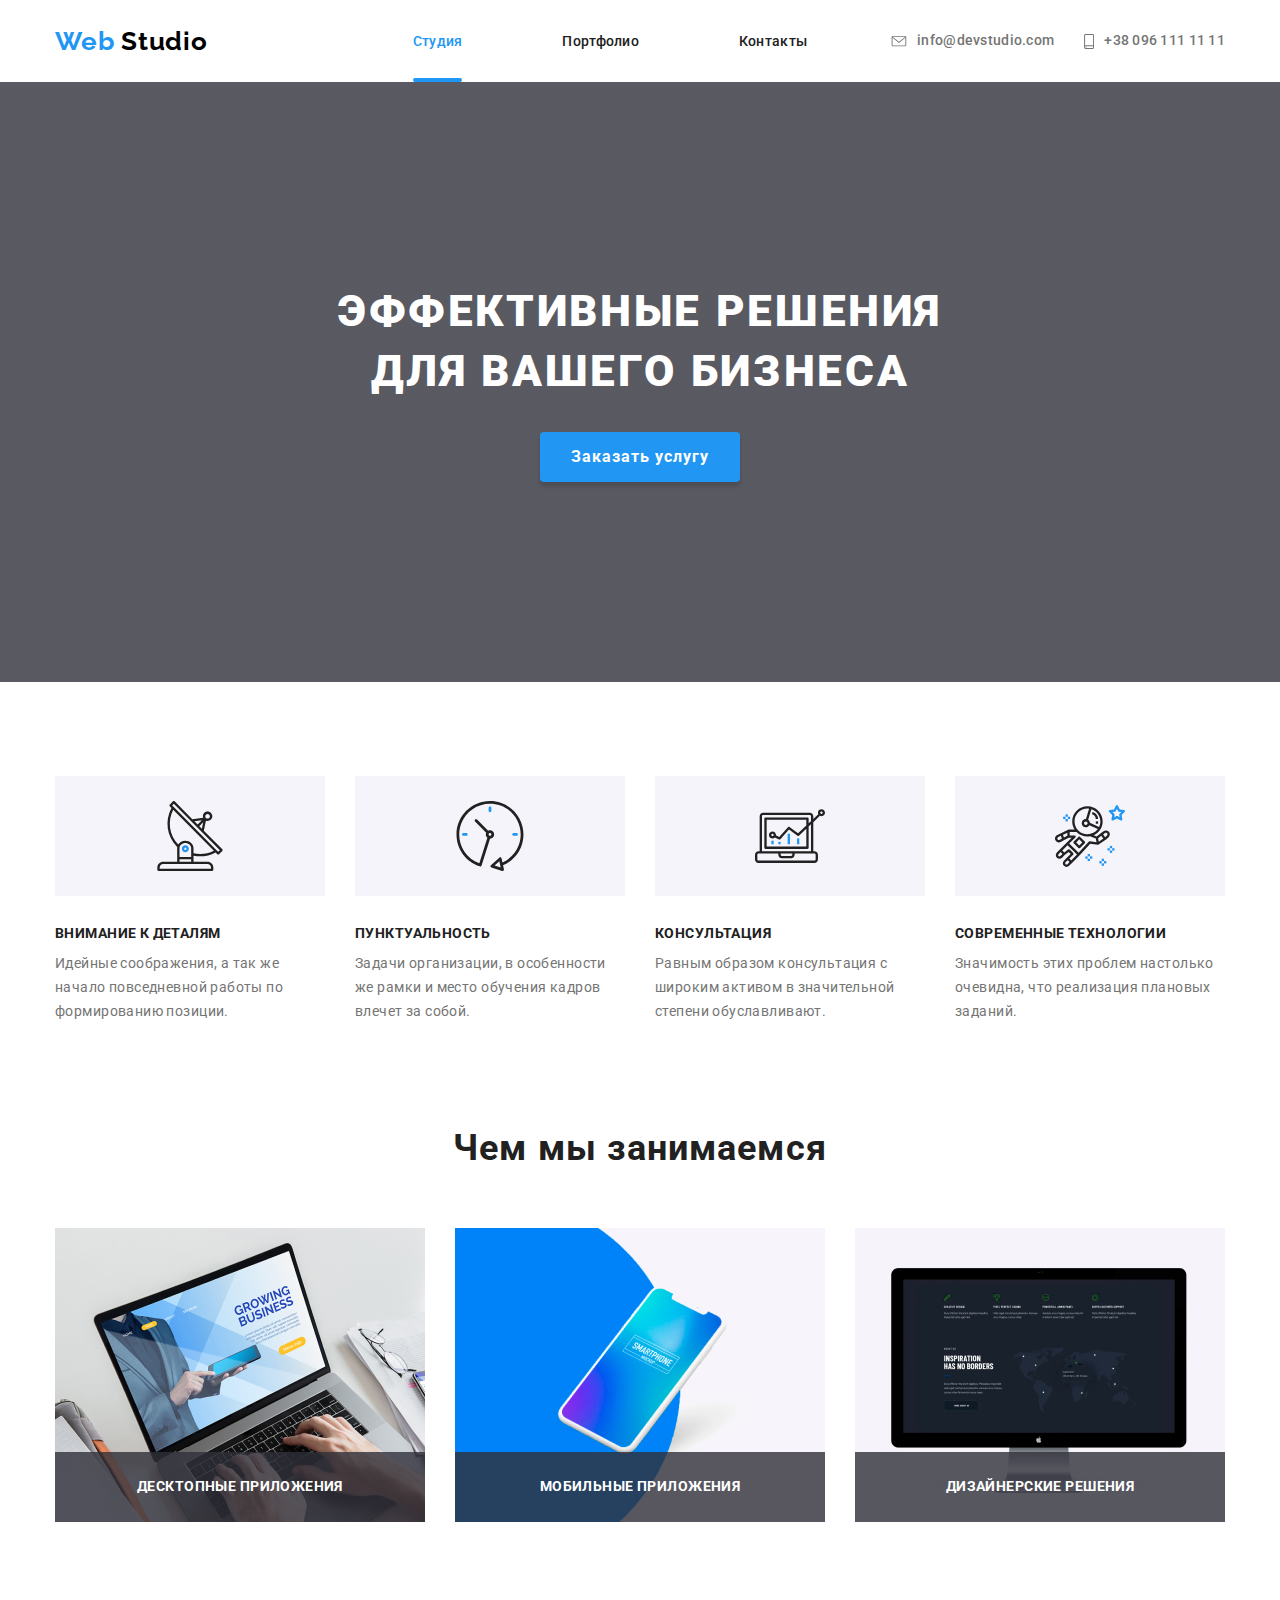
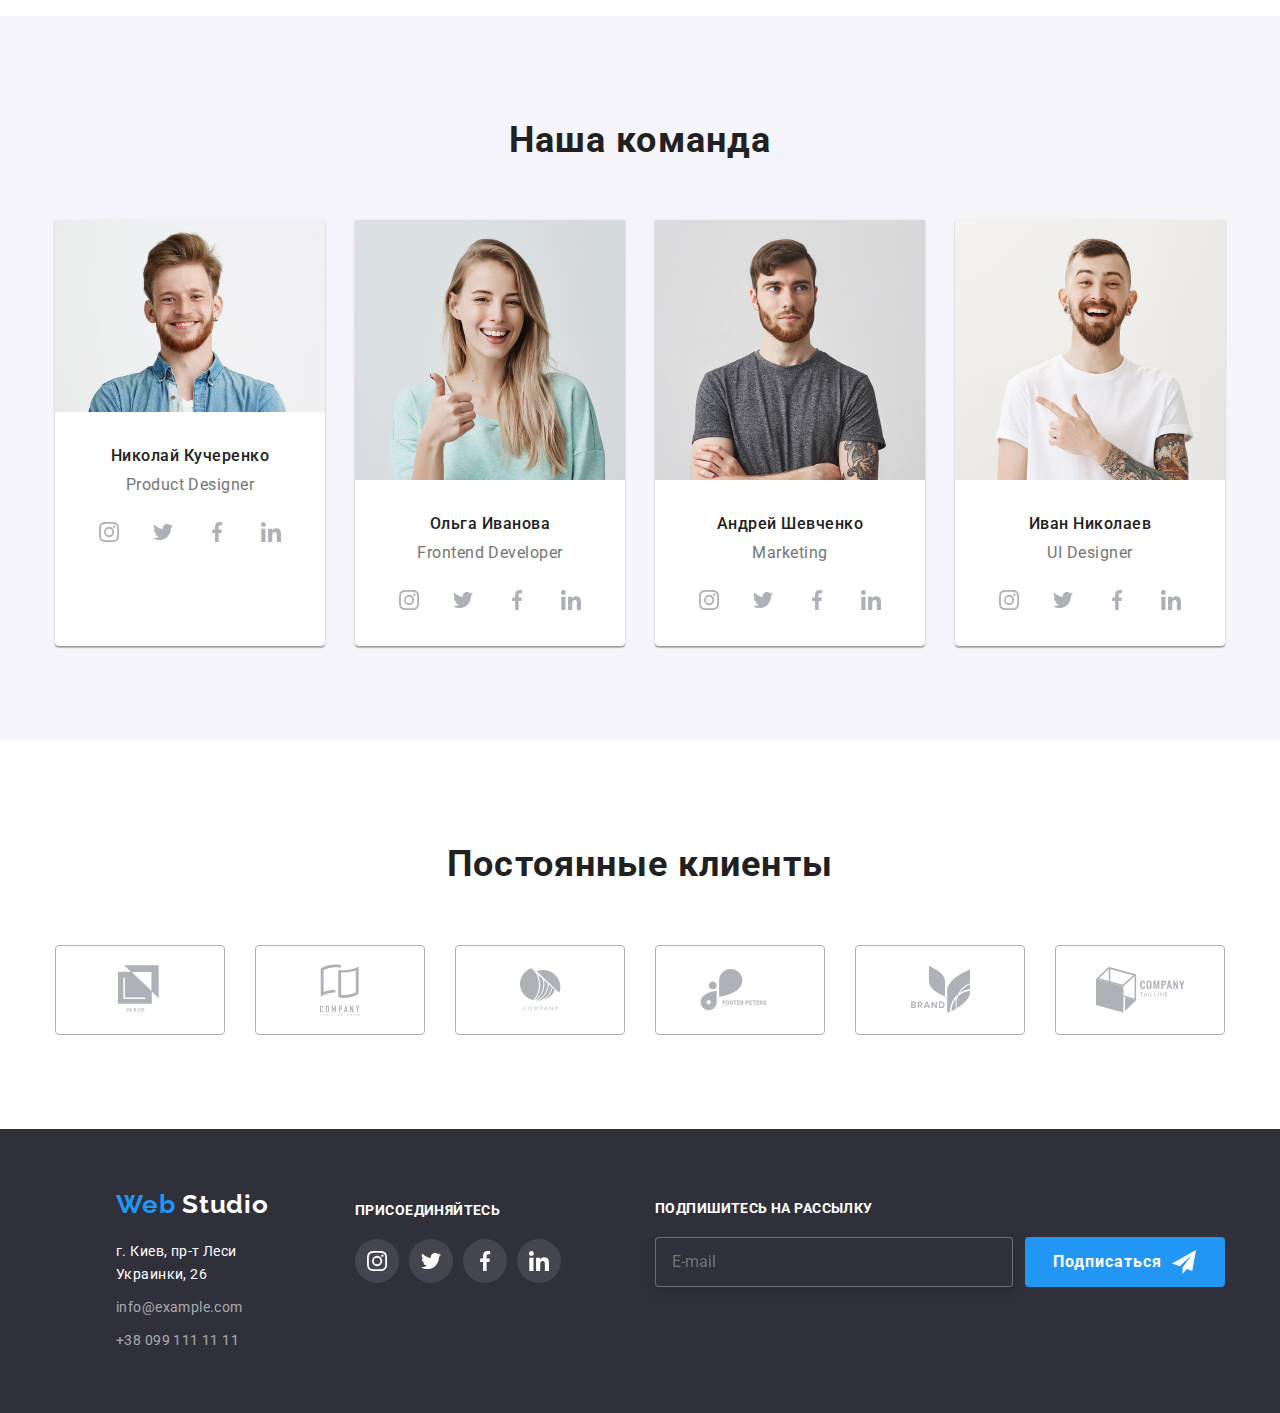
==== commit a978f174: "1подгрузило_герой" ====
--- a/index.html
+++ b/index.html
@@ -153,37 +153,34 @@
                                 <picture>
                                         <source
                                             srcset="
-                                            ./images/main/team/t1x1.webp 1x,
-                                            ./images/main/team/t1x2.webp 2x
+                                            ./images/main/team/t1x1.jpg 1x,
+                                            ./images/main/team/t1x2.jpg 2x
                                             "
-                                            type="image/webp"
+                                            type="image/jpg"
                                             media="(min-width:1200px)"
                                         
                                         />
                                     
                                         <source
                                             srcset="
-                                            ./images/tablet/tab-team/t1x1.webp 1x,
-                                            ./images/tablet/tab-team/t2x2.webp 2x
+                                            ./images/tablet/tab-team/t1x1.jpg 1x,
+                                            ./images/tablet/tab-team/t2x2.jpg 2x
                                             "
-                                            type="image/webp"
-                                            media="(min-width:768px)"
+                                            type="image/jpg"
+                                            media="(max-width:1199px)"
                                         />
 
 
                                         <source
                                             srcset="
-                                            ./images/mobile/mob-team/team-1.webp 1x,
-                                            ./images/mobile/mob-team/2xt1.webp 2x
+                                            ./images/mobile/mob-team/team-1.jpg 1x,
+                                            ./images/mobile/mob-team/2xt1.jpg 2x
                                             "
-                                            type="image/webp"
+                                            type="image/jpg"
                                             media="(max-width:767px)"
-                                        />
-
-                                      
-                                      
+                                        />      
                                        
-                                        <img
+                                        <!-- <img
                                             srcset="
                                             ./images/mobile/mob-team/team-1.jpg 1x,
                                             ./images/mobile/mob-team/2xt1.jpg 2x,
@@ -195,9 +192,9 @@
                                             src="./images/mobile/mob-team/team-1.jpg"
                                             alt="Product Designer"
                                             width= 270
-                                        />
+                                        /> -->
                                 </picture>
-                                <!-- <img src="./images/main/team/t1x1.jpg" alt="Дизайнер" width= 270> -->
+                                <img src="./images/mobile/mob_team/team-1.jpg" alt="Дизайнер" width= 270>
                                 <h3 class="spec-name">Николай Кучеренко</h3>
                                 <p class="prof"><span lang="en">Product Designer</span></p>
                                 <ul class= "list flex-list-social-icons">
--- a/css/main.min.css
+++ b/css/main.min.css
@@ -1,2 +1,2 @@
-/*! normalize.css v8.0.1 | MIT License | github.com/necolas/normalize.css */html{line-height:1.15;-webkit-text-size-adjust:100%}body{margin:0}main{display:block}h1{font-size:2em;margin:0.67em 0}hr{box-sizing:content-box;height:0;overflow:visible}pre{font-family:monospace, monospace;font-size:1em}a{background-color:transparent}abbr[title]{border-bottom:none;text-decoration:underline;text-decoration:underline dotted}b,strong{font-weight:bolder}code,kbd,samp{font-family:monospace, monospace;font-size:1em}small{font-size:80%}sub,sup{font-size:75%;line-height:0;position:relative;vertical-align:baseline}sub{bottom:-0.25em}sup{top:-0.5em}img{border-style:none}button,input,optgroup,select,textarea{font-family:inherit;font-size:100%;line-height:1.15;margin:0}button,input{overflow:visible}button,select{text-transform:none}button,[type="button"],[type="reset"],[type="submit"]{-webkit-appearance:button}button::-moz-focus-inner,[type="button"]::-moz-focus-inner,[type="reset"]::-moz-focus-inner,[type="submit"]::-moz-focus-inner{border-style:none;padding:0}button:-moz-focusring,[type="button"]:-moz-focusring,[type="reset"]:-moz-focusring,[type="submit"]:-moz-focusring{outline:1px dotted ButtonText}fieldset{padding:0.35em 0.75em 0.625em}legend{box-sizing:border-box;color:inherit;display:table;max-width:100%;padding:0;white-space:normal}progress{vertical-align:baseline}textarea{overflow:auto}[type="checkbox"],[type="radio"]{box-sizing:border-box;padding:0}[type="number"]::-webkit-inner-spin-button,[type="number"]::-webkit-outer-spin-button{height:auto}[type="search"]{-webkit-appearance:textfield;outline-offset:-2px}[type="search"]::-webkit-search-decoration{-webkit-appearance:none}::-webkit-file-upload-button{-webkit-appearance:button;font:inherit}details{display:block}summary{display:list-item}template{display:none}[hidden]{display:none}html{box-sizing:border-box}*,*::before,*::after{box-sizing:inherit;margin:0;padding:0}body{font-family:"Roboto",sans-serif;background-color:#fff;font-style:normal}.container{padding-left:15px;padding-right:15px}@media screen and (min-width: 480px){.container{width:480px;margin:0 auto}}@media screen and (min-width: 768px){.container{width:768px}}@media screen and (min-width: 1200px){.container{width:1200px}}@media screen and (min-width: 320px){.section-container{padding-top:60px;padding-bottom:60px}}@media screen and (min-width: 1200px){.section-container{padding-top:94px;padding-bottom:94px}}.backdrop{position:fixed;top:0;left:0;width:100%;height:100%;background-color:rgba(0,0,0,0.5);z-index:100}.modal-form{position:absolute;left:50%;top:50%;transform:translate(-50%, -50%);display:flex;flex-direction:column;background-color:#fff;padding:40px}.modal-form-title{font-weight:bold;letter-spacing:0.03em;color:#212121;margin-bottom:30px}.modal-form-input-wrapper{position:relative;margin-bottom:28px}.modal-form-input-wrapper svg{position:absolute;top:50%;left:16px;transform:translateY(-50%)}.modal-form-input{height:40px;width:100%;padding-left:42px}.modal-form-message{margin-bottom:20px;height:120px;resize:none;padding:16px 12px}.modal-form-message::placeholder{padding-bottom:10px}.modal-form-message:focus::placeholder{color:#2196F3}.modal-form-option-label{display:flex;align-items:center;letter-spacing:0.03em;color:#757575;margin-bottom:30px}.modal-form-option-span a{color:#2196F3}.modal-form-checkbox{position:absolute;width:1px;height:1px;margin:-1px;border:0;padding:0;white-space:nowrap;clip-path:inset(100%);clip:rect(0 0 0 0);overflow:hidden}.modal-form-custom-checkbox{display:flex;align-items:center;justify-content:center;width:16px;height:15px;border:solid 1px #000;border-radius:2px;margin-right:7px}.modal-form-checkbox:checked+.modal-form-custom-checkbox svg{background-color:#2196F3}.modal-form-checkbox:checked+.modal-form-custom-checkbox{border:solid 1px #2196F3;border-radius:2px}.modal-form-message,.modal-form-input{display:block;width:100%;font-size:14px;line-height:1.14;letter-spacing:0.01em;border:solid 1px rgba(33,33,33,0.2);color:#000;border-radius:4px}.modal-form-message:not(:placeholder-shown),.modal-form-message:focus,.modal-form-input:not(:placeholder-shown),.modal-form-input:focus{outline:none;border-color:#2196F3}.modal-form-label{position:absolute;top:50%;left:0;padding-left:42px;transform:translateY(-50%);font-size:14px;letter-spacing:0.01em;color:#757575;transition:transform 0.25s cubic-bezier(0.4, 0, 0.2, 1)}.modal-form-input:focus+.modal-form-label,.modal-form-input:not(:placeholder-shown)+.modal-form-label{transform:translateY(-40px);color:#2196F3;padding-left:18px}.modal-form-input:focus ~ svg,.modal-form-input:not(:placeholder-shown) ~ svg{fill:#2196F3}.modal-form-button{min-width:200px;min-height:50px;margin-right:auto;margin-left:auto;font-weight:bold;font-size:16px;line-height:1.87;display:block;text-align:center;letter-spacing:0.06em;color:#fff;background-color:#2196F3;border-radius:4px;border:hidden;box-shadow:0px 4px 4px rgba(0,0,0,0.15);transition:0.25s cubic-bezier(0.4, 0, 0.2, 1)}.modal-close-btn{position:absolute;top:8px;right:8px;width:30px;height:30px;border-radius:50%;background-color:transparent;border:1px solid rgba(0,0,0,0.1);display:flex;justify-content:center;align-items:center;cursor:pointer;outline:transparent;transition:0.25s cubic-bezier(0.4, 0, 0.2, 1)}.modal-close-btn:hover,.modal-close-btn:focus{fill:#2196F3}.is-hidden{opacity:0;visibility:hidden;pointer-events:none}@media screen and (min-width: 320px){.modal-form{width:100%}.modal-form-title{font-size:20px;line-height:1.5}}@media screen and (min-width: 480px){.modal-form{width:450px}}@media screen and (max-width: 1199px){.modal-form-title{text-align:center}.modal-form-option-label{font-size:12px;line-height:1.667;padding-left:0px}}@media screen and (min-width: 1200px){.modal-form{width:528px}.modal-form-title{font-size:20px;line-height:1.15}.modal-form-option-label{font-size:14px;line-height:1.71;padding-left:14px}}.list{list-style:none;text-decoration:none}a,.link{text-decoration:none}@media screen and (min-width: 320px){.flex-list{display:flex;flex-wrap:wrap}}@media screen and (min-width: 320px){.what-we-do-title{margin-bottom:30px;font-weight:bold;font-size:28px;line-height:1.79;text-align:center;letter-spacing:0.03em;color:#212121}}@media screen and (min-width: 1200px){.what-we-do-title{margin-bottom:50px;font-size:36px;line-height:1.67}}header{position:relative;z-index:1;font-weight:500;border-bottom:1px solid #ececec}.header-container{position:relative;z-index:100;display:flex;justify-content:space-between;align-items:center}.logo-blue{color:#2196F3}.main-logo{font-family:"Raleway",sans-serif;color:#000;font-weight:bold;font-size:26px;line-height:1.2;letter-spacing:0.03em}.nav-item-active{color:#2196F3}.navigation{display:flex;align-items:center}.nav-item-passive{color:#212121}.adress-link{transition:0.25s cubic-bezier(0.4, 0, 0.2, 1)}.adress-link .adress-item{display:flex;justify-content:center;align-items:center;line-height:1.666;letter-spacing:0.02em;color:#757575;text-decoration:none;list-style:none;fill:#757575}.adress-link .adress-item svg{margin-right:10px}.adress-link .adress-item.adress-item:hover,.adress-link .adress-item.adress-item:focus{fill:#2196F3;color:#2196F3}@media screen and (max-width: 1199px){.main-logo{font-size:24px;line-height:1.666}.adress-link{font-size:12px}.envelope{width:14px;height:10px}.smartphone{width:10px;height:14px}.header-nav-links{font-size:14px;line-height:1.14}.adress-link:not(:last-child){margin-bottom:10px}}@media screen and (max-width: 767px){.main-logo{padding-top:16px;padding-bottom:16px}.menu-btn{background-color:transparent;border:none;width:40px;height:40px}.menu-btn.is-open .icon-close{display:block}.menu-btn.is-open .icon-burger{display:none}.menu-btn:hover{fill:#2196F3}.icon-close{display:none}.menu-wrapper{position:absolute;left:0;top:100%;background-color:#fff;width:100%;padding-top:60px;padding-bottom:60px;box-shadow:0px 4px 4px rgba(0,0,0,0.25);border-top:1px solid #ececec;transform:translateY(-130%);transition:0.25s cubic-bezier(0.4, 0, 0.2, 1);z-index:50}.menu-wrapper.is-open{display:block;transform:translateY(0)}.navigation{margin-bottom:60px}.header-nav-link{display:inline-flex}.header-nav-link:not(:last-child){margin-bottom:40px}.header-nav-links{padding-left:39.5%;padding-right:39.5%;text-align:center;font-size:18px;line-height:1.666}.adress-link{font-size:18px}.adress-link:not(:last-child){margin-bottom:16px}.envelope{width:16px;height:11px}.smartphone{width:10px;height:15px}.header-nav-link-active{position:relative}.header-nav-link-active .nav-active::after{position:absolute;left:0;bottom:20;display:block;content:"";width:100%;height:4px;background:#2196F3;border-radius:2px}}@media screen and (min-width: 768px){.menu-btn{display:none}.head-container{display:flex;justify-content:space-between}header{width:100%;margin:0 auto}.menu-wrapper{display:flex;align-items:center}.menu-wrapper .list-adress-link{margin-left:84px}.header-nav-links{display:flex}.header-nav-links .header-nav-link{padding-top:32px;padding-bottom:32px}.header-nav-links .header-nav-link:not(:first-child){margin-left:50px}.header-nav-link-active{position:relative}.header-nav-link-active .nav-active::after{position:absolute;bottom:0;left:0;display:block;content:"";width:100%;height:4px;background:#2196F3;border-radius:2px;z-index:2}.adress-link{transition:0.25s cubic-bezier(0.4, 0, 0.2, 1)}.adress-link .adress-item{display:flex;justify-content:left}}@media screen and (min-width: 1200px){header{border-bottom:none}.envelope{width:16px;height:11px}.smartphone{width:10px;height:15px}.header .head-container{align-items:center}.header-nav-link:not(:last-child){margin-right:50px}.header-nav-links{margin-left:85px;padding-left:0px}.nav-item-active,.nav-item-passive{font-size:14px;line-height:1.14;letter-spacing:0.02em}.nav-item-passive{transition:0.25s cubic-bezier(0.4, 0, 0.2, 1)}.nav-item-passive:hover,.nav-item-passive:focus{color:#2196F3}.list-adress-link{display:flex}.list-adress-link .adress-item{align-items:center;font-size:14px;line-height:1.42;letter-spacing:0.02em;color:#757575;fill:#757575}.list-adress-link .adress-item.adress-item:hover,.list-adress-link .adress-item.adress-item:focus{fill:#2196F3;color:#2196F3}.adress-link:not(:last-child){margin-right:30px}}h1{color:#fff;font-weight:900;font-size:44px;line-height:1.36;text-align:center;letter-spacing:0.06em;text-transform:uppercase;margin-bottom:30px;margin-top:0px}.main-section{padding-top:200px;padding-bottom:200px;background-repeat:no-repeat;background-size:cover;margin-right:auto;margin-left:auto}.order-button{min-width:200px;min-height:50px;margin-right:auto;margin-left:auto;font-weight:bold;font-size:16px;line-height:1.875;display:block;text-align:center;letter-spacing:0.06em;color:#fff;background-color:#2196F3;border-radius:4px;border:hidden;box-shadow:0px 4px 4px rgba(0,0,0,0.15);transition:0.25s cubic-bezier(0.4, 0, 0.2, 1)}.order-button:hover,.order-button:focus{color:#fff}@media screen and (max-width: 1199px){h1{font-size:26px;line-height:1.615}.main-section{padding-top:118px;padding-bottom:118px}}@media screen and (min-width: 1200px){.main-section{background-image:linear-gradient(rgba(47,48,58,0.8), rgba(47,48,58,0.8)),url(../images/main/header/headerimg.jpg)}}@media screen and (min-device-pixel-ratio: 2), screen and (min-resolution: 192dpi), screen and (min-resolution: 2dppx), screen and (min-width: 1200px){.main-section{background-image:linear-gradient(rgba(47,48,58,0.8), rgba(47,48,58,0.8)),url(../images/main/header/2xhead.jpg)}}@media screen and (min-width: 768px){.main-section{background-image:linear-gradient(rgba(47,48,58,0.8), rgba(47,48,58,0.8)),url(../images/tablet/tab_hero/head.jpg)}}@media screen and (min-device-pixel-ratio: 2), screen and (min-resolution: 192dpi), screen and (min-resolution: 2dppx), screen and (min-width: 768px){.main-section{background-image:linear-gradient(rgba(47,48,58,0.8), rgba(47,48,58,0.8)),url(../images/tablet/tab_hero/2xhead.jpg)}}@media screen and (min-width: 320px){.main-section{background-image:linear-gradient(rgba(47,48,58,0.8), rgba(47,48,58,0.8)),url(../images/mobile/mob_hero/header_1.jpg)}}@media screen and (min-device-pixel-ratio: 2), screen and (min-resolution: 192dpi), screen and (min-resolution: 2dppx), screen and (min-width: 320px){.main-section{background-image:linear-gradient(rgba(47,48,58,0.8), rgba(47,48,58,0.8)),url(../images/mobile/mob_hero/header_2.jpg)}}.visually-hidden{position:absolute;width:1px;height:1px;margin:-1px;border:0;padding:0;white-space:nowrap;clip-path:inset(100%);clip:rect(0 0 0 0);overflow:hidden}.features-title{font-weight:bold;font-size:14px;line-height:1.14;letter-spacing:0.03em;text-transform:uppercase;color:#212121;margin-top:30px}@media screen and (min-width: 320px){.features-item{width:450px}.features-item div{height:120px;background-repeat:no-repeat;background-position:center center;background-color:#f5f4fa}.features-title{text-align:center}}@media screen and (max-width: 1199px){.features-item:not(:last-child){margin-bottom:30px}.features-cont{padding-top:60px;padding-bottom:60px}}@media screen and (min-width: 768px){.features-item{width:354px}.features-item:not(:nth-child(2n)){margin-right:30px}.features-item:nth-last-child(-n+2){margin-bottom:0px}.features-title{text-align:left}}@media screen and (min-width: 1200px){.features-item{width:270px;margin-bottom:0px}.features-item:not(:last-child){margin-right:30px}.features-cont{padding-top:94px}}.features-img-container1{background-image:url(../images/main/features/antenna1.svg)}.features-img-container2{background-image:url(../images/main/features/clock1.svg)}.features-img-container3{background-image:url(../images/main/features/diagram1.svg)}.features-img-container4{background-image:url(../images/main/features/astronaut1.svg)}.features-img{margin:25px 100px}.features-text{font-weight:normal;font-size:14px;line-height:1.71;letter-spacing:0.03em;color:#757575;margin-top:10px}@media screen and (max-width: 1199px){.what-we-do{display:none}}@media screen and (min-width: 1200px){.what-we-do{display:block}}.what-we-do-item{position:relative}.what-we-do-item:not(:last-child){margin-right:30px}.what-we-do-item>img{display:block}.what-we-do-text{position:absolute;bottom:0;left:0;width:370px;height:70px;text-align:center;padding-top:27px;padding-bottom:27px;font-weight:bold;font-size:14px;line-height:1.14;letter-spacing:0.03em;text-transform:uppercase;color:#fff;background-color:rgba(47,48,58,0.8)}.team-member{background-color:#fff;box-shadow:0px 2px 1px rgba(0,0,0,0.2),0px 1px 1px rgba(0,0,0,0.14),0px 1px 3px rgba(0,0,0,0.12);border-radius:0px 0px 4px 4px}.team-member>img{margin-bottom:30px}.social-icon-main{transition:0.25s cubic-bezier(0.4, 0, 0.2, 1);fill:#afb1b8;background-color:#fff}.social-icon-main:hover,.social-icon-main:focus{background-color:#2196F3;fill:#fff}.spec-name{font-weight:500;font-size:16px;line-height:1.19;text-align:center;letter-spacing:0.03em;color:#212121;margin-bottom:10px}.social-link{display:block;width:44px;height:44px;border-radius:50px}.prof{font-weight:normal;font-size:16px;line-height:1.19;text-align:center;letter-spacing:0.03em;color:#757575;margin-bottom:16px}@media screen and (min-width: 320px){.team-section{background-color:#f5f4fa}.team-section>ul{padding-bottom:60px}.team-section>h2{padding-top:60px}.team-member{width:450px}.flex-list-social-icons{display:flex;justify-content:center;padding-bottom:24px}.flex-list-social-icons>li:not(:last-child){margin-right:10px}}@media screen and (max-width: 1199px){.team-member:not(:last-child){margin-bottom:30px}}@media screen and (min-width: 768px){.team-member{width:354px}.team-member:not(:nth-child(2n)){margin-right:30px}.team-member:nth-last-child(-n+2){margin-bottom:0px}}@media screen and (min-width: 1200px){.team-member{width:270px}.team-member:not(:last-child){margin-right:30px}.team-section>ul{padding-bottom:94px}.team-section>h2{padding-top:94px}.flex-list-social-icons{padding-left:32px;padding-right:32px;padding-bottom:24px}}.clients{margin-bottom:50px}.clients-list{display:flex;flex-wrap:wrap}.clients-list-item a{height:90px;display:flex;justify-content:center;align-items:center;border:solid #afb1b8 1px;border-radius:4px;fill:#afb1b8;transition:0.25s cubic-bezier(0.4, 0, 0.2, 1)}.clients-list-item a:hover,.clients-list-item a:focus{fill:#2196F3;border:solid #2196F3 1px}@media screen and (max-width: 479px){.clients-list{justify-content:center}.clients-list-item{width:calc((100% - 30px) / 2)}}@media screen and (min-width: 480px){.clients-list{justify-content:center}.clients-list-item a{width:210px}}@media screen and (max-width: 767px){.clients-list-item:nth-child(2n){margin-right:0px}.clients-list-item:nth-last-child(-n+2){margin-bottom:0px}}@media screen and (min-width: 768px){.clients-list-item a{width:226px}.clients-list-item:nth-child(3n){margin-right:0px}.clients-list-item:nth-last-child(-n+3){margin-bottom:0px}}@media screen and (max-width: 1199px){.clients-list-item{margin-right:30px;margin-bottom:30px}}@media screen and (min-width: 1200px){.clients-list-item a{width:170px}.clients-list-item:not(:last-child){margin-right:30px}}.footer-container{display:flex;padding-top:60px;padding-bottom:60px}.subscribe-form{display:flex}.footer-adress{margin-top:20px}.address{font-style:normal;font-weight:normal;font-size:14px;line-height:1.71;letter-spacing:0.03em;color:#fff;text-decoration:none}.mail-phone{font-style:normal;font-weight:normal;font-size:14px;line-height:1.71;text-decoration:none;letter-spacing:0.03em;color:rgba(255,255,255,0.6)}.footer-social-icons-list{display:flex;margin-top:20px}.footer-social-icon-item:not(:last-child){margin-right:10px}.social-link-bot{background-color:rgba(255,255,255,0.1);transition:0.25s cubic-bezier(0.4, 0, 0.2, 1)}.social-link-bot:focus,.social-link-bot:hover{background-color:#2196F3}footer{background-color:#2F303A}.adress-list-item{margin-top:9px}.subscr{font-weight:bold;font-size:14px;line-height:1.14;letter-spacing:0.03em;text-transform:uppercase;color:#fff;margin-bottom:20px}.sub-input{height:50px;border:1px solid rgba(255,255,255,0.3);box-sizing:border-box;filter:drop-shadow(0px 4px 4px rgba(0,0,0,0.15));border-radius:4px;background-color:#2F303A;padding-left:16px}.foot-button{display:flex;align-items:center;padding:10px 28px;min-width:200px;height:50px;font-weight:bold;font-size:16px;line-height:1.87;letter-spacing:0.06em;color:#fff;background-color:#2196F3;border-radius:4px;border:0ex}.foot-button span{margin-right:10px}@media screen and (min-width: 320px){.bot-logo{font-family:"Raleway",sans-serif;font-weight:bold;font-size:24px;line-height:1.667;letter-spacing:0.03em;color:#fff;text-decoration:none}}@media screen and (max-width: 479px){.sub-input{width:358px}}@media screen and (min-width: 480px){.sub-input{width:450px}}@media screen and (max-width: 767px){.footer-container>div{width:480px;margin-bottom:60px}}@media screen and (min-width: 768px){.left-side{padding-left:61px;margin-right:165px}.right-side{padding-top:5px}.subscribe-form{margin-top:60px}.subscribe{padding-left:50px;padding-right:50px}}@media screen and (max-width: 1199px){.footer-container{flex-wrap:wrap}.footer-container>div{text-align:center}.footer-social-icons-list{justify-content:center}.subscribe{text-align:center;margin-bottom:20px}.subscribe-form{flex-wrap:wrap;justify-content:center}}@media screen and (min-width: 1200px){.bot-logo{font-size:26px;line-height:1.19}.left-side{margin-right:69px}.right-side{padding-top:12px;margin-right:94px}.subscribe{padding-top:12px;width:358px;height:50px;margin-right:12px}.footer-button{padding-top:48px}.sub-input{width:358px}}.proj-type-button{font-weight:500;font-size:16px;line-height:1.62;border:none;border-radius:4px;text-align:center;letter-spacing:0.03em;color:#212121;padding-top:6px;padding-right:22px;padding-bottom:6px;padding-left:22px;transition:0.25s cubic-bezier(0.4, 0, 0.2, 1)}.proj-type-button:focus,.proj-type-button:hover{background-color:#2196F3;color:#fff;box-shadow:0px 4px 4px rgba(0,0,0,0.25)}.gallery-list{display:flex;flex-wrap:wrap}.gallery-list-img{display:block}.overlay-container{position:relative;overflow:hidden}.overlay{position:absolute;top:100%;left:0px;width:100%;height:100%;display:flex;justify-content:center;align-items:center;font-weight:normal;font-size:18px;line-height:1.56;letter-spacing:0.03em;color:#fff;background:rgba(33,150,243,0.9);transition:0.25s cubic-bezier(0.4, 0, 0.2, 1)}.proj-descr{padding:63px 24px;font-weight:normal;font-size:18px;line-height:1.56;letter-spacing:0.03em;color:#fff}.port-proj-title{padding-top:20px;padding-left:23px;padding-right:23px;font-weight:bold;font-size:18px;line-height:2;letter-spacing:0.06em;color:#212121;white-space:nowrap;overflow:hidden;text-overflow:ellipsis}.port-skill{margin-top:4px;padding-left:23px;padding-right:23px;padding-bottom:19px;font-weight:normal;font-size:16px;line-height:1.87;letter-spacing:0.03em;color:#757575}.gallery-text-container{border-left:solid #eee 1px;border-right:solid #eee 1px;border-bottom:solid #eee 1px}@media screen and (min-width: 320px){.portfolio-list{display:flex;margin-bottom:40px}.proj-type-button-container:not(:last-child){margin-right:8px}.gallery-list-item{display:block;width:450px;height:404px}.gallery-list-item:focus,.gallery-list-item:hover{box-sizing:border-box;box-shadow:1px 4px 6px rgba(0,0,0,0.16),0px 4px 4px rgba(0,0,0,0.06),0px 1px 1px rgba(0,0,0,0.12)}.gallery-list-item:focus .overlay,.gallery-list-item:hover .overlay{top:0}.overlay{padding:77px 24px}}@media screen and (max-width: 767px){.portfolio-list{flex-wrap:wrap}.portfolio-list .proj-type-button-container:nth-last-child(n+3){margin-bottom:15px}.gallery-list-container{margin:0 auto}.gallery-list-container:not(:last-child){margin-bottom:30px}}@media screen and (min-width: 768px){.portfolio-list{justify-content:center;margin-bottom:30px}.gallery-list-item{width:354px}.gallery-list-container{margin-right:30px;margin-bottom:30px}.overlay{padding:49px 24px}}@media screen and (max-width: 1199px){.gallery-list-container:nth-child(2n),.gallery-list-container:last-child{margin-right:0px}.gallery-list-container:nth-last-child(-n+1){margin-bottom:0px}}@media screen and (min-width: 1200px){.portfolio-list{margin-bottom:50px}.gallery-list-container:nth-child(3n){margin-right:0px}.gallery-list-container:nth-last-child(-n+3){margin-bottom:0px}.gallery-list-item{width:370px}.overlay{padding:63px 24px}}
+/*! normalize.css v8.0.1 | MIT License | github.com/necolas/normalize.css */html{line-height:1.15;-webkit-text-size-adjust:100%}body{margin:0}main{display:block}h1{font-size:2em;margin:0.67em 0}hr{box-sizing:content-box;height:0;overflow:visible}pre{font-family:monospace, monospace;font-size:1em}a{background-color:transparent}abbr[title]{border-bottom:none;text-decoration:underline;text-decoration:underline dotted}b,strong{font-weight:bolder}code,kbd,samp{font-family:monospace, monospace;font-size:1em}small{font-size:80%}sub,sup{font-size:75%;line-height:0;position:relative;vertical-align:baseline}sub{bottom:-0.25em}sup{top:-0.5em}img{border-style:none}button,input,optgroup,select,textarea{font-family:inherit;font-size:100%;line-height:1.15;margin:0}button,input{overflow:visible}button,select{text-transform:none}button,[type="button"],[type="reset"],[type="submit"]{-webkit-appearance:button}button::-moz-focus-inner,[type="button"]::-moz-focus-inner,[type="reset"]::-moz-focus-inner,[type="submit"]::-moz-focus-inner{border-style:none;padding:0}button:-moz-focusring,[type="button"]:-moz-focusring,[type="reset"]:-moz-focusring,[type="submit"]:-moz-focusring{outline:1px dotted ButtonText}fieldset{padding:0.35em 0.75em 0.625em}legend{box-sizing:border-box;color:inherit;display:table;max-width:100%;padding:0;white-space:normal}progress{vertical-align:baseline}textarea{overflow:auto}[type="checkbox"],[type="radio"]{box-sizing:border-box;padding:0}[type="number"]::-webkit-inner-spin-button,[type="number"]::-webkit-outer-spin-button{height:auto}[type="search"]{-webkit-appearance:textfield;outline-offset:-2px}[type="search"]::-webkit-search-decoration{-webkit-appearance:none}::-webkit-file-upload-button{-webkit-appearance:button;font:inherit}details{display:block}summary{display:list-item}template{display:none}[hidden]{display:none}html{box-sizing:border-box}*,*::before,*::after{box-sizing:inherit;margin:0;padding:0}body{font-family:"Roboto",sans-serif;background-color:#fff;font-style:normal}.container{padding-left:15px;padding-right:15px}@media screen and (min-width: 480px){.container{width:480px;margin:0 auto}}@media screen and (min-width: 768px){.container{width:768px}}@media screen and (min-width: 1200px){.container{width:1200px}}@media screen and (min-width: 320px){.section-container{padding-top:60px;padding-bottom:60px}}@media screen and (min-width: 1200px){.section-container{padding-top:94px;padding-bottom:94px}}.backdrop{position:fixed;top:0;left:0;width:100%;height:100%;background-color:rgba(0,0,0,0.5);z-index:100}.modal-form{position:absolute;left:50%;top:50%;transform:translate(-50%, -50%);display:flex;flex-direction:column;background-color:#fff;padding:40px}.modal-form-title{font-weight:bold;letter-spacing:0.03em;color:#212121;margin-bottom:30px}.modal-form-input-wrapper{position:relative;margin-bottom:28px}.modal-form-input-wrapper svg{position:absolute;top:50%;left:16px;transform:translateY(-50%)}.modal-form-input{height:40px;width:100%;padding-left:42px}.modal-form-message{margin-bottom:20px;height:120px;resize:none;padding:16px 12px}.modal-form-message::placeholder{padding-bottom:10px}.modal-form-message:focus::placeholder{color:#2196F3}.modal-form-option-label{display:flex;align-items:center;letter-spacing:0.03em;color:#757575;margin-bottom:30px}.modal-form-option-span a{color:#2196F3}.modal-form-checkbox{position:absolute;width:1px;height:1px;margin:-1px;border:0;padding:0;white-space:nowrap;clip-path:inset(100%);clip:rect(0 0 0 0);overflow:hidden}.modal-form-custom-checkbox{display:flex;align-items:center;justify-content:center;width:16px;height:15px;border:solid 1px #000;border-radius:2px;margin-right:7px}.modal-form-checkbox:checked+.modal-form-custom-checkbox svg{background-color:#2196F3}.modal-form-checkbox:checked+.modal-form-custom-checkbox{border:solid 1px #2196F3;border-radius:2px}.modal-form-message,.modal-form-input{display:block;width:100%;font-size:14px;line-height:1.14;letter-spacing:0.01em;border:solid 1px rgba(33,33,33,0.2);color:#000;border-radius:4px}.modal-form-message:not(:placeholder-shown),.modal-form-message:focus,.modal-form-input:not(:placeholder-shown),.modal-form-input:focus{outline:none;border-color:#2196F3}.modal-form-label{position:absolute;top:50%;left:0;padding-left:42px;transform:translateY(-50%);font-size:14px;letter-spacing:0.01em;color:#757575;transition:transform 0.25s cubic-bezier(0.4, 0, 0.2, 1)}.modal-form-input:focus+.modal-form-label,.modal-form-input:not(:placeholder-shown)+.modal-form-label{transform:translateY(-40px);color:#2196F3;padding-left:18px}.modal-form-input:focus ~ svg,.modal-form-input:not(:placeholder-shown) ~ svg{fill:#2196F3}.modal-form-button{min-width:200px;min-height:50px;margin-right:auto;margin-left:auto;font-weight:bold;font-size:16px;line-height:1.87;display:block;text-align:center;letter-spacing:0.06em;color:#fff;background-color:#2196F3;border-radius:4px;border:hidden;box-shadow:0px 4px 4px rgba(0,0,0,0.15);transition:0.25s cubic-bezier(0.4, 0, 0.2, 1)}.modal-close-btn{position:absolute;top:8px;right:8px;width:30px;height:30px;border-radius:50%;background-color:transparent;border:1px solid rgba(0,0,0,0.1);display:flex;justify-content:center;align-items:center;cursor:pointer;outline:transparent;transition:0.25s cubic-bezier(0.4, 0, 0.2, 1)}.modal-close-btn:hover,.modal-close-btn:focus{fill:#2196F3}.is-hidden{opacity:0;visibility:hidden;pointer-events:none}@media screen and (min-width: 320px){.modal-form{width:100%}.modal-form-title{font-size:20px;line-height:1.5}}@media screen and (min-width: 480px){.modal-form{width:450px}}@media screen and (max-width: 1199px){.modal-form-title{text-align:center}.modal-form-option-label{font-size:12px;line-height:1.667;padding-left:0px}}@media screen and (min-width: 1200px){.modal-form{width:528px}.modal-form-title{font-size:20px;line-height:1.15}.modal-form-option-label{font-size:14px;line-height:1.71;padding-left:14px}}.list{list-style:none;text-decoration:none}a,.link{text-decoration:none}@media screen and (min-width: 320px){.flex-list{display:flex;flex-wrap:wrap}}@media screen and (min-width: 320px){.what-we-do-title{margin-bottom:30px;font-weight:bold;font-size:28px;line-height:1.79;text-align:center;letter-spacing:0.03em;color:#212121}}@media screen and (min-width: 1200px){.what-we-do-title{margin-bottom:50px;font-size:36px;line-height:1.67}}header{position:relative;z-index:1;font-weight:500;border-bottom:1px solid #ececec}.header-container{position:relative;z-index:100;display:flex;justify-content:space-between;align-items:center}.logo-blue{color:#2196F3}.main-logo{font-family:"Raleway",sans-serif;color:#000;font-weight:bold;font-size:26px;line-height:1.2;letter-spacing:0.03em}.nav-item-active{color:#2196F3}.navigation{display:flex;align-items:center}.nav-item-passive{color:#212121}.adress-link{transition:0.25s cubic-bezier(0.4, 0, 0.2, 1)}.adress-link .adress-item{display:flex;justify-content:center;align-items:center;line-height:1.666;letter-spacing:0.02em;color:#757575;text-decoration:none;list-style:none;fill:#757575}.adress-link .adress-item svg{margin-right:10px}.adress-link .adress-item.adress-item:hover,.adress-link .adress-item.adress-item:focus{fill:#2196F3;color:#2196F3}@media screen and (max-width: 1199px){.main-logo{font-size:24px;line-height:1.666}.adress-link{font-size:12px}.envelope{width:14px;height:10px}.smartphone{width:10px;height:14px}.header-nav-links{font-size:14px;line-height:1.14}.adress-link:not(:last-child){margin-bottom:10px}}@media screen and (max-width: 767px){.main-logo{padding-top:16px;padding-bottom:16px}.menu-btn{background-color:transparent;border:none;width:40px;height:40px}.menu-btn.is-open .icon-close{display:block}.menu-btn.is-open .icon-burger{display:none}.menu-btn:hover{fill:#2196F3}.icon-close{display:none}.menu-wrapper{position:absolute;left:0;top:100%;background-color:#fff;width:100%;padding-top:60px;padding-bottom:60px;box-shadow:0px 4px 4px rgba(0,0,0,0.25);border-top:1px solid #ececec;transform:translateY(-130%);transition:0.25s cubic-bezier(0.4, 0, 0.2, 1);z-index:50}.menu-wrapper.is-open{display:block;transform:translateY(0)}.navigation{margin-bottom:60px}.header-nav-link{display:inline-flex}.header-nav-link:not(:last-child){margin-bottom:40px}.header-nav-links{padding-left:39.5%;padding-right:39.5%;text-align:center;font-size:18px;line-height:1.666}.adress-link{font-size:18px}.adress-link:not(:last-child){margin-bottom:16px}.envelope{width:16px;height:11px}.smartphone{width:10px;height:15px}.header-nav-link-active{position:relative}.header-nav-link-active .nav-active::after{position:absolute;left:0;bottom:20;display:block;content:"";width:100%;height:4px;background:#2196F3;border-radius:2px}}@media screen and (min-width: 768px){.menu-btn{display:none}.head-container{display:flex;justify-content:space-between}header{width:100%;margin:0 auto}.menu-wrapper{display:flex;align-items:center}.menu-wrapper .list-adress-link{margin-left:84px}.header-nav-links{display:flex}.header-nav-links .header-nav-link{padding-top:32px;padding-bottom:32px}.header-nav-links .header-nav-link:not(:first-child){margin-left:50px}.header-nav-link-active{position:relative}.header-nav-link-active .nav-active::after{position:absolute;bottom:0;left:0;display:block;content:"";width:100%;height:4px;background:#2196F3;border-radius:2px;z-index:2}.adress-link{transition:0.25s cubic-bezier(0.4, 0, 0.2, 1)}.adress-link .adress-item{display:flex;justify-content:left}}@media screen and (min-width: 1200px){header{border-bottom:none}.envelope{width:16px;height:11px}.smartphone{width:10px;height:15px}.header .head-container{align-items:center}.header-nav-link:not(:last-child){margin-right:50px}.header-nav-links{margin-left:85px;padding-left:0px}.nav-item-active,.nav-item-passive{font-size:14px;line-height:1.14;letter-spacing:0.02em}.nav-item-passive{transition:0.25s cubic-bezier(0.4, 0, 0.2, 1)}.nav-item-passive:hover,.nav-item-passive:focus{color:#2196F3}.list-adress-link{display:flex}.list-adress-link .adress-item{align-items:center;font-size:14px;line-height:1.42;letter-spacing:0.02em;color:#757575;fill:#757575}.list-adress-link .adress-item.adress-item:hover,.list-adress-link .adress-item.adress-item:focus{fill:#2196F3;color:#2196F3}.adress-link:not(:last-child){margin-right:30px}}h1{color:#fff;font-weight:900;font-size:44px;line-height:1.36;text-align:center;letter-spacing:0.06em;text-transform:uppercase;margin-bottom:30px;margin-top:0px}.main-section{padding-top:200px;padding-bottom:200px;background-repeat:no-repeat;background-size:cover;margin-right:auto;margin-left:auto}.order-button{min-width:200px;min-height:50px;margin-right:auto;margin-left:auto;font-weight:bold;font-size:16px;line-height:1.875;display:block;text-align:center;letter-spacing:0.06em;color:#fff;background-color:#2196F3;border-radius:4px;border:hidden;box-shadow:0px 4px 4px rgba(0,0,0,0.15);transition:0.25s cubic-bezier(0.4, 0, 0.2, 1)}.order-button:hover,.order-button:focus{color:#fff}@media screen and (max-width: 1199px){h1{font-size:26px;line-height:1.615}.main-section{padding-top:118px;padding-bottom:118px}}@media screen and (min-width: 1200px){.main-section{background-image:linear-gradient(rgba(47,48,58,0.8), rgba(47,48,58,0.8)),url(../images/main/header/headerimg.jpg)}}@media screen and (min-width: 1200px) and (min-device-pixel-ratio: 2), screen and (min-width: 1200px) and (min-resolution: 192dpi), screen and (min-width: 1200px) and (min-resolution: 2dppx){.main-section{background-image:linear-gradient(rgba(47,48,58,0.8), rgba(47,48,58,0.8)),url(../images/main/header/2xhead.jpg)}}@media screen and (max-width: 1199px){.main-section{background-image:linear-gradient(rgba(47,48,58,0.8), rgba(47,48,58,0.8)),url(../images/tablet/tab_hero/head.jpg)}}@media screen and (max-width: 1199px) and (min-device-pixel-ratio: 2), screen and (max-width: 1199px) and (min-resolution: 192dpi), screen and (max-width: 1199px) and (min-resolution: 2dppx){.main-section{background-image:linear-gradient(rgba(47,48,58,0.8), rgba(47,48,58,0.8)),url(../images/tablet/tab_hero/2xhead.jpg)}}@media screen and (max-width: 767px){.main-section{background-image:linear-gradient(rgba(47,48,58,0.8), rgba(47,48,58,0.8)),url(../images/mobile/mob_hero/header_1.jpg)}}@media screen and (max-width: 767px) and (min-device-pixel-ratio: 2), screen and (max-width: 767px) and (min-resolution: 192dpi), screen and (max-width: 767px) and (min-resolution: 2dppx){.main-section{background-image:linear-gradient(rgba(47,48,58,0.8), rgba(47,48,58,0.8)),url(../images/mobile/mob_hero/header_2.jpg)}}.visually-hidden{position:absolute;width:1px;height:1px;margin:-1px;border:0;padding:0;white-space:nowrap;clip-path:inset(100%);clip:rect(0 0 0 0);overflow:hidden}.features-title{font-weight:bold;font-size:14px;line-height:1.14;letter-spacing:0.03em;text-transform:uppercase;color:#212121;margin-top:30px}@media screen and (min-width: 320px){.features-item{width:450px}.features-item div{height:120px;background-repeat:no-repeat;background-position:center center;background-color:#f5f4fa}.features-title{text-align:center}}@media screen and (max-width: 1199px){.features-item:not(:last-child){margin-bottom:30px}.features-cont{padding-top:60px;padding-bottom:60px}}@media screen and (min-width: 768px){.features-item{width:354px}.features-item:not(:nth-child(2n)){margin-right:30px}.features-item:nth-last-child(-n+2){margin-bottom:0px}.features-title{text-align:left}}@media screen and (min-width: 1200px){.features-item{width:270px;margin-bottom:0px}.features-item:not(:last-child){margin-right:30px}.features-cont{padding-top:94px}}.features-img-container1{background-image:url(../images/main/features/antenna1.svg)}.features-img-container2{background-image:url(../images/main/features/clock1.svg)}.features-img-container3{background-image:url(../images/main/features/diagram1.svg)}.features-img-container4{background-image:url(../images/main/features/astronaut1.svg)}.features-img{margin:25px 100px}.features-text{font-weight:normal;font-size:14px;line-height:1.71;letter-spacing:0.03em;color:#757575;margin-top:10px}@media screen and (max-width: 1199px){.what-we-do{display:none}}@media screen and (min-width: 1200px){.what-we-do{display:block}}.what-we-do-item{position:relative}.what-we-do-item:not(:last-child){margin-right:30px}.what-we-do-item>img{display:block}.what-we-do-text{position:absolute;bottom:0;left:0;width:370px;height:70px;text-align:center;padding-top:27px;padding-bottom:27px;font-weight:bold;font-size:14px;line-height:1.14;letter-spacing:0.03em;text-transform:uppercase;color:#fff;background-color:rgba(47,48,58,0.8)}.team-member{background-color:#fff;box-shadow:0px 2px 1px rgba(0,0,0,0.2),0px 1px 1px rgba(0,0,0,0.14),0px 1px 3px rgba(0,0,0,0.12);border-radius:0px 0px 4px 4px}.team-member>img{margin-bottom:30px}.social-icon-main{transition:0.25s cubic-bezier(0.4, 0, 0.2, 1);fill:#afb1b8;background-color:#fff}.social-icon-main:hover,.social-icon-main:focus{background-color:#2196F3;fill:#fff}.spec-name{font-weight:500;font-size:16px;line-height:1.19;text-align:center;letter-spacing:0.03em;color:#212121;margin-bottom:10px}.social-link{display:block;width:44px;height:44px;border-radius:50px}.prof{font-weight:normal;font-size:16px;line-height:1.19;text-align:center;letter-spacing:0.03em;color:#757575;margin-bottom:16px}@media screen and (min-width: 320px){.team-section{background-color:#f5f4fa}.team-section>ul{padding-bottom:60px}.team-section>h2{padding-top:60px}.team-member{width:450px}.flex-list-social-icons{display:flex;justify-content:center;padding-bottom:24px}.flex-list-social-icons>li:not(:last-child){margin-right:10px}}@media screen and (max-width: 1199px){.team-member:not(:last-child){margin-bottom:30px}}@media screen and (min-width: 768px){.team-member{width:354px}.team-member:not(:nth-child(2n)){margin-right:30px}.team-member:nth-last-child(-n+2){margin-bottom:0px}}@media screen and (min-width: 1200px){.team-member{width:270px}.team-member:not(:last-child){margin-right:30px}.team-section>ul{padding-bottom:94px}.team-section>h2{padding-top:94px}.flex-list-social-icons{padding-left:32px;padding-right:32px;padding-bottom:24px}}.clients{margin-bottom:50px}.clients-list{display:flex;flex-wrap:wrap}.clients-list-item a{height:90px;display:flex;justify-content:center;align-items:center;border:solid #afb1b8 1px;border-radius:4px;fill:#afb1b8;transition:0.25s cubic-bezier(0.4, 0, 0.2, 1)}.clients-list-item a:hover,.clients-list-item a:focus{fill:#2196F3;border:solid #2196F3 1px}@media screen and (max-width: 479px){.clients-list{justify-content:center}.clients-list-item{width:calc((100% - 30px) / 2)}}@media screen and (min-width: 480px){.clients-list{justify-content:center}.clients-list-item a{width:210px}}@media screen and (max-width: 767px){.clients-list-item:nth-child(2n){margin-right:0px}.clients-list-item:nth-last-child(-n+2){margin-bottom:0px}}@media screen and (min-width: 768px){.clients-list-item a{width:226px}.clients-list-item:nth-child(3n){margin-right:0px}.clients-list-item:nth-last-child(-n+3){margin-bottom:0px}}@media screen and (max-width: 1199px){.clients-list-item{margin-right:30px;margin-bottom:30px}}@media screen and (min-width: 1200px){.clients-list-item a{width:170px}.clients-list-item:not(:last-child){margin-right:30px}}.footer-container{display:flex;padding-top:60px;padding-bottom:60px}.subscribe-form{display:flex}.footer-adress{margin-top:20px}.address{font-style:normal;font-weight:normal;font-size:14px;line-height:1.71;letter-spacing:0.03em;color:#fff;text-decoration:none}.mail-phone{font-style:normal;font-weight:normal;font-size:14px;line-height:1.71;text-decoration:none;letter-spacing:0.03em;color:rgba(255,255,255,0.6)}.footer-social-icons-list{display:flex;margin-top:20px}.footer-social-icon-item:not(:last-child){margin-right:10px}.social-link-bot{background-color:rgba(255,255,255,0.1);transition:0.25s cubic-bezier(0.4, 0, 0.2, 1)}.social-link-bot:focus,.social-link-bot:hover{background-color:#2196F3}footer{background-color:#2F303A}.adress-list-item{margin-top:9px}.subscr{font-weight:bold;font-size:14px;line-height:1.14;letter-spacing:0.03em;text-transform:uppercase;color:#fff;margin-bottom:20px}.sub-input{height:50px;border:1px solid rgba(255,255,255,0.3);box-sizing:border-box;filter:drop-shadow(0px 4px 4px rgba(0,0,0,0.15));border-radius:4px;background-color:#2F303A;padding-left:16px}.foot-button{display:flex;align-items:center;padding:10px 28px;min-width:200px;height:50px;font-weight:bold;font-size:16px;line-height:1.87;letter-spacing:0.06em;color:#fff;background-color:#2196F3;border-radius:4px;border:0ex}.foot-button span{margin-right:10px}@media screen and (min-width: 320px){.bot-logo{font-family:"Raleway",sans-serif;font-weight:bold;font-size:24px;line-height:1.667;letter-spacing:0.03em;color:#fff;text-decoration:none}}@media screen and (max-width: 479px){.sub-input{width:358px}}@media screen and (min-width: 480px){.sub-input{width:450px}}@media screen and (max-width: 767px){.footer-container>div{width:480px;margin-bottom:60px}}@media screen and (min-width: 768px){.left-side{padding-left:61px;margin-right:165px}.right-side{padding-top:5px}}@media screen and (max-width: 1199px){.footer-container{flex-wrap:wrap}.footer-container>div{text-align:center}.footer-social-icons-list{justify-content:center}.subscribe{text-align:center;margin-bottom:20px}.subscribe-form{flex-wrap:wrap;justify-content:center;margin-top:60px}.subscribe{padding-left:50px;padding-right:50px}}@media screen and (min-width: 1200px){.bot-logo{font-size:26px;line-height:1.19}.left-side{margin-right:69px}.right-side{padding-top:12px;margin-right:94px}.subscribe{padding-top:12px;width:358px;height:50px;margin-right:12px}.footer-button{padding-top:48px}.sub-input{width:358px}}.proj-type-button{font-weight:500;font-size:16px;line-height:1.62;border:none;border-radius:4px;text-align:center;letter-spacing:0.03em;color:#212121;padding-top:6px;padding-right:22px;padding-bottom:6px;padding-left:22px;transition:0.25s cubic-bezier(0.4, 0, 0.2, 1)}.proj-type-button:focus,.proj-type-button:hover{background-color:#2196F3;color:#fff;box-shadow:0px 4px 4px rgba(0,0,0,0.25)}.gallery-list{display:flex;flex-wrap:wrap}.gallery-list-img{display:block}.overlay-container{position:relative;overflow:hidden}.overlay{position:absolute;top:100%;left:0px;width:100%;height:100%;display:flex;justify-content:center;align-items:center;font-weight:normal;font-size:18px;line-height:1.56;letter-spacing:0.03em;color:#fff;background:rgba(33,150,243,0.9);transition:0.25s cubic-bezier(0.4, 0, 0.2, 1)}.proj-descr{padding:63px 24px;font-weight:normal;font-size:18px;line-height:1.56;letter-spacing:0.03em;color:#fff}.port-proj-title{padding-top:20px;padding-left:23px;padding-right:23px;font-weight:bold;font-size:18px;line-height:2;letter-spacing:0.06em;color:#212121;white-space:nowrap;overflow:hidden;text-overflow:ellipsis}.port-skill{margin-top:4px;padding-left:23px;padding-right:23px;padding-bottom:19px;font-weight:normal;font-size:16px;line-height:1.87;letter-spacing:0.03em;color:#757575}.gallery-text-container{border-left:solid #eee 1px;border-right:solid #eee 1px;border-bottom:solid #eee 1px}@media screen and (min-width: 320px){.portfolio-list{display:flex;margin-bottom:40px}.proj-type-button-container:not(:last-child){margin-right:8px}.gallery-list-item{display:block;width:450px;height:404px}.gallery-list-item:focus,.gallery-list-item:hover{box-sizing:border-box;box-shadow:1px 4px 6px rgba(0,0,0,0.16),0px 4px 4px rgba(0,0,0,0.06),0px 1px 1px rgba(0,0,0,0.12)}.gallery-list-item:focus .overlay,.gallery-list-item:hover .overlay{top:0}.overlay{padding:77px 24px}}@media screen and (max-width: 767px){.portfolio-list{flex-wrap:wrap}.portfolio-list .proj-type-button-container:nth-last-child(n+3){margin-bottom:15px}.gallery-list-container{margin:0 auto}.gallery-list-container:not(:last-child){margin-bottom:30px}}@media screen and (min-width: 768px){.portfolio-list{justify-content:center;margin-bottom:30px}.gallery-list-item{width:354px}.gallery-list-container{margin-right:30px;margin-bottom:30px}.overlay{padding:49px 24px}}@media screen and (max-width: 1199px){.gallery-list-container:nth-child(2n),.gallery-list-container:last-child{margin-right:0px}.gallery-list-container:nth-last-child(-n+1){margin-bottom:0px}}@media screen and (min-width: 1200px){.portfolio-list{margin-bottom:50px}.gallery-list-container:nth-child(3n){margin-right:0px}.gallery-list-container:nth-last-child(-n+3){margin-bottom:0px}.gallery-list-item{width:370px}.overlay{padding:63px 24px}}
 /*# sourceMappingURL=main.min.css.map */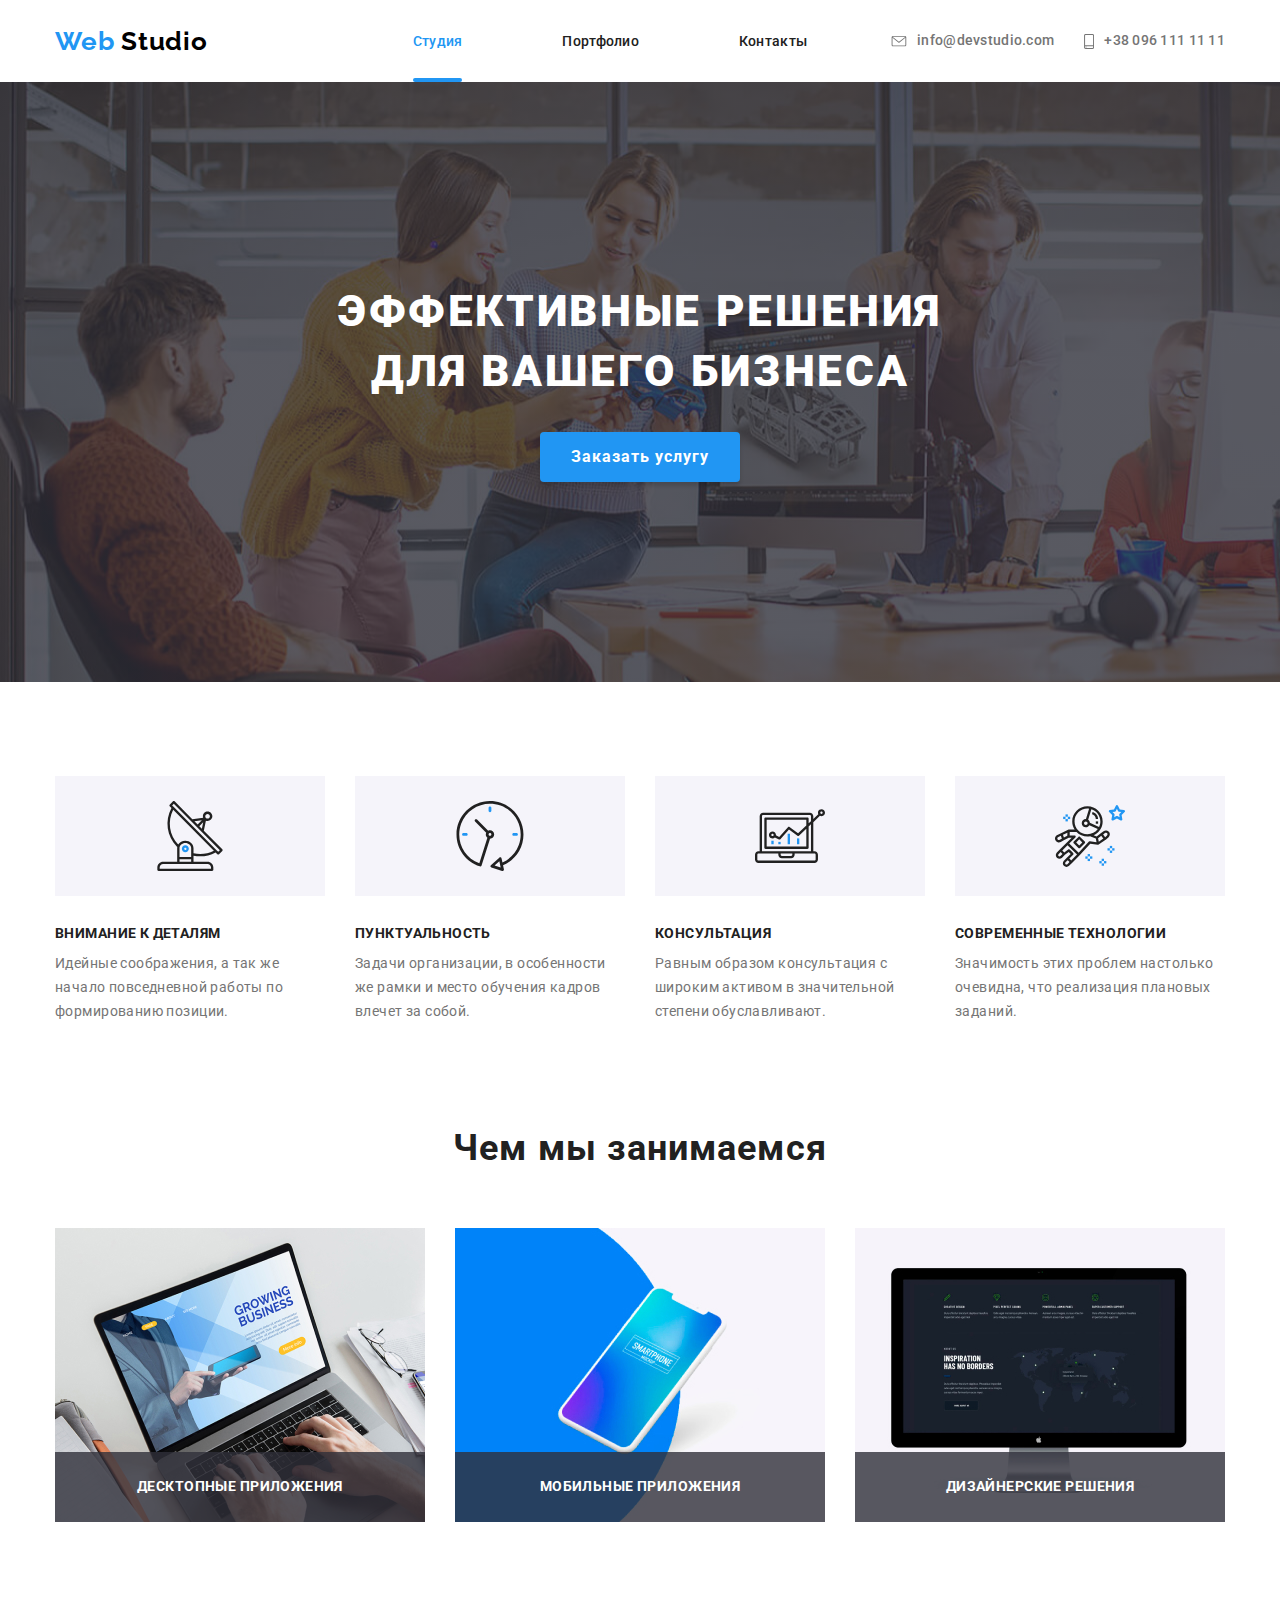
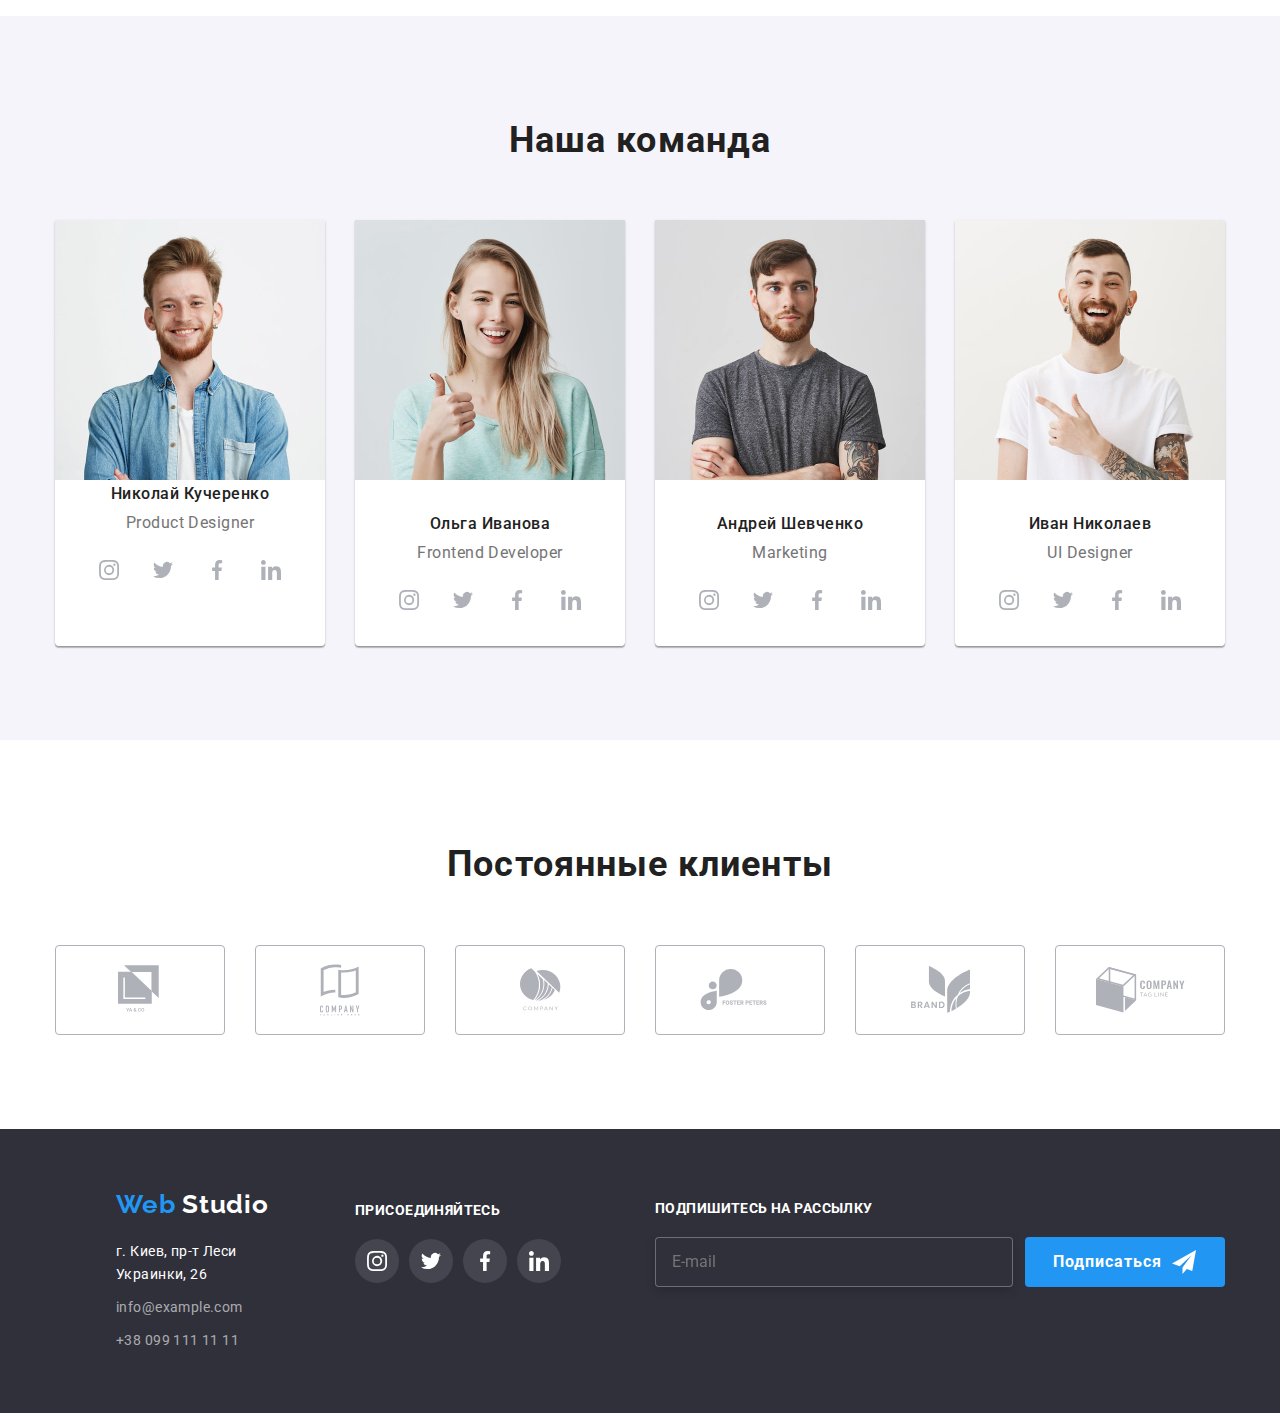
==== commit 10e58e03: "123" ====
--- a/index.html
+++ b/index.html
@@ -151,34 +151,35 @@
                             <li class="team-member">
                                 
                                 <picture>
+
+                                    <source
+                                        srcset="
+                                        ./images/mobile/mob-team/team-1.jpg    1x,
+                                        ./images/mobile/mob-team/2xt1.jpg 2x
+                                        "
+                                        media="(max-width: 767px)"
+                                    />
                                         <source
                                             srcset="
-                                            ./images/main/team/t1x1.jpg 1x,
+                                            ./images/main/team/t1x1.jpg    1x,
                                             ./images/main/team/t1x2.jpg 2x
                                             "
-                                            type="image/jpg"
-                                            media="(min-width:1200px)"
+                                            media="(min-width: 1200px)"
                                         
                                         />
                                     
                                         <source
                                             srcset="
-                                            ./images/tablet/tab-team/t1x1.jpg 1x,
+                                            ./images/tablet/tab-team/t1x1.jpg     1x,
                                             ./images/tablet/tab-team/t2x2.jpg 2x
                                             "
-                                            type="image/jpg"
-                                            media="(max-width:1199px)"
+                                            media="(min-width: 768px)"
                                         />
 
 
-                                        <source
-                                            srcset="
-                                            ./images/mobile/mob-team/team-1.jpg 1x,
-                                            ./images/mobile/mob-team/2xt1.jpg 2x
-                                            "
-                                            type="image/jpg"
-                                            media="(max-width:767px)"
-                                        />      
+                                      
+                                        
+                                        <img src="./images/main/team/t1x1.jpg" alt="Дизайнер">
                                        
                                         <!-- <img
                                             srcset="
@@ -194,7 +195,7 @@
                                             width= 270
                                         /> -->
                                 </picture>
-                                <img src="./images/mobile/mob_team/team-1.jpg" alt="Дизайнер" width= 270>
+                               
                                 <h3 class="spec-name">Николай Кучеренко</h3>
                                 <p class="prof"><span lang="en">Product Designer</span></p>
                                 <ul class= "list flex-list-social-icons">
--- a/css/main.min.css
+++ b/css/main.min.css
@@ -1,2 +1,2 @@
-/*! normalize.css v8.0.1 | MIT License | github.com/necolas/normalize.css */html{line-height:1.15;-webkit-text-size-adjust:100%}body{margin:0}main{display:block}h1{font-size:2em;margin:0.67em 0}hr{box-sizing:content-box;height:0;overflow:visible}pre{font-family:monospace, monospace;font-size:1em}a{background-color:transparent}abbr[title]{border-bottom:none;text-decoration:underline;text-decoration:underline dotted}b,strong{font-weight:bolder}code,kbd,samp{font-family:monospace, monospace;font-size:1em}small{font-size:80%}sub,sup{font-size:75%;line-height:0;position:relative;vertical-align:baseline}sub{bottom:-0.25em}sup{top:-0.5em}img{border-style:none}button,input,optgroup,select,textarea{font-family:inherit;font-size:100%;line-height:1.15;margin:0}button,input{overflow:visible}button,select{text-transform:none}button,[type="button"],[type="reset"],[type="submit"]{-webkit-appearance:button}button::-moz-focus-inner,[type="button"]::-moz-focus-inner,[type="reset"]::-moz-focus-inner,[type="submit"]::-moz-focus-inner{border-style:none;padding:0}button:-moz-focusring,[type="button"]:-moz-focusring,[type="reset"]:-moz-focusring,[type="submit"]:-moz-focusring{outline:1px dotted ButtonText}fieldset{padding:0.35em 0.75em 0.625em}legend{box-sizing:border-box;color:inherit;display:table;max-width:100%;padding:0;white-space:normal}progress{vertical-align:baseline}textarea{overflow:auto}[type="checkbox"],[type="radio"]{box-sizing:border-box;padding:0}[type="number"]::-webkit-inner-spin-button,[type="number"]::-webkit-outer-spin-button{height:auto}[type="search"]{-webkit-appearance:textfield;outline-offset:-2px}[type="search"]::-webkit-search-decoration{-webkit-appearance:none}::-webkit-file-upload-button{-webkit-appearance:button;font:inherit}details{display:block}summary{display:list-item}template{display:none}[hidden]{display:none}html{box-sizing:border-box}*,*::before,*::after{box-sizing:inherit;margin:0;padding:0}body{font-family:"Roboto",sans-serif;background-color:#fff;font-style:normal}.container{padding-left:15px;padding-right:15px}@media screen and (min-width: 480px){.container{width:480px;margin:0 auto}}@media screen and (min-width: 768px){.container{width:768px}}@media screen and (min-width: 1200px){.container{width:1200px}}@media screen and (min-width: 320px){.section-container{padding-top:60px;padding-bottom:60px}}@media screen and (min-width: 1200px){.section-container{padding-top:94px;padding-bottom:94px}}.backdrop{position:fixed;top:0;left:0;width:100%;height:100%;background-color:rgba(0,0,0,0.5);z-index:100}.modal-form{position:absolute;left:50%;top:50%;transform:translate(-50%, -50%);display:flex;flex-direction:column;background-color:#fff;padding:40px}.modal-form-title{font-weight:bold;letter-spacing:0.03em;color:#212121;margin-bottom:30px}.modal-form-input-wrapper{position:relative;margin-bottom:28px}.modal-form-input-wrapper svg{position:absolute;top:50%;left:16px;transform:translateY(-50%)}.modal-form-input{height:40px;width:100%;padding-left:42px}.modal-form-message{margin-bottom:20px;height:120px;resize:none;padding:16px 12px}.modal-form-message::placeholder{padding-bottom:10px}.modal-form-message:focus::placeholder{color:#2196F3}.modal-form-option-label{display:flex;align-items:center;letter-spacing:0.03em;color:#757575;margin-bottom:30px}.modal-form-option-span a{color:#2196F3}.modal-form-checkbox{position:absolute;width:1px;height:1px;margin:-1px;border:0;padding:0;white-space:nowrap;clip-path:inset(100%);clip:rect(0 0 0 0);overflow:hidden}.modal-form-custom-checkbox{display:flex;align-items:center;justify-content:center;width:16px;height:15px;border:solid 1px #000;border-radius:2px;margin-right:7px}.modal-form-checkbox:checked+.modal-form-custom-checkbox svg{background-color:#2196F3}.modal-form-checkbox:checked+.modal-form-custom-checkbox{border:solid 1px #2196F3;border-radius:2px}.modal-form-message,.modal-form-input{display:block;width:100%;font-size:14px;line-height:1.14;letter-spacing:0.01em;border:solid 1px rgba(33,33,33,0.2);color:#000;border-radius:4px}.modal-form-message:not(:placeholder-shown),.modal-form-message:focus,.modal-form-input:not(:placeholder-shown),.modal-form-input:focus{outline:none;border-color:#2196F3}.modal-form-label{position:absolute;top:50%;left:0;padding-left:42px;transform:translateY(-50%);font-size:14px;letter-spacing:0.01em;color:#757575;transition:transform 0.25s cubic-bezier(0.4, 0, 0.2, 1)}.modal-form-input:focus+.modal-form-label,.modal-form-input:not(:placeholder-shown)+.modal-form-label{transform:translateY(-40px);color:#2196F3;padding-left:18px}.modal-form-input:focus ~ svg,.modal-form-input:not(:placeholder-shown) ~ svg{fill:#2196F3}.modal-form-button{min-width:200px;min-height:50px;margin-right:auto;margin-left:auto;font-weight:bold;font-size:16px;line-height:1.87;display:block;text-align:center;letter-spacing:0.06em;color:#fff;background-color:#2196F3;border-radius:4px;border:hidden;box-shadow:0px 4px 4px rgba(0,0,0,0.15);transition:0.25s cubic-bezier(0.4, 0, 0.2, 1)}.modal-close-btn{position:absolute;top:8px;right:8px;width:30px;height:30px;border-radius:50%;background-color:transparent;border:1px solid rgba(0,0,0,0.1);display:flex;justify-content:center;align-items:center;cursor:pointer;outline:transparent;transition:0.25s cubic-bezier(0.4, 0, 0.2, 1)}.modal-close-btn:hover,.modal-close-btn:focus{fill:#2196F3}.is-hidden{opacity:0;visibility:hidden;pointer-events:none}@media screen and (min-width: 320px){.modal-form{width:100%}.modal-form-title{font-size:20px;line-height:1.5}}@media screen and (min-width: 480px){.modal-form{width:450px}}@media screen and (max-width: 1199px){.modal-form-title{text-align:center}.modal-form-option-label{font-size:12px;line-height:1.667;padding-left:0px}}@media screen and (min-width: 1200px){.modal-form{width:528px}.modal-form-title{font-size:20px;line-height:1.15}.modal-form-option-label{font-size:14px;line-height:1.71;padding-left:14px}}.list{list-style:none;text-decoration:none}a,.link{text-decoration:none}@media screen and (min-width: 320px){.flex-list{display:flex;flex-wrap:wrap}}@media screen and (min-width: 320px){.what-we-do-title{margin-bottom:30px;font-weight:bold;font-size:28px;line-height:1.79;text-align:center;letter-spacing:0.03em;color:#212121}}@media screen and (min-width: 1200px){.what-we-do-title{margin-bottom:50px;font-size:36px;line-height:1.67}}header{position:relative;z-index:1;font-weight:500;border-bottom:1px solid #ececec}.header-container{position:relative;z-index:100;display:flex;justify-content:space-between;align-items:center}.logo-blue{color:#2196F3}.main-logo{font-family:"Raleway",sans-serif;color:#000;font-weight:bold;font-size:26px;line-height:1.2;letter-spacing:0.03em}.nav-item-active{color:#2196F3}.navigation{display:flex;align-items:center}.nav-item-passive{color:#212121}.adress-link{transition:0.25s cubic-bezier(0.4, 0, 0.2, 1)}.adress-link .adress-item{display:flex;justify-content:center;align-items:center;line-height:1.666;letter-spacing:0.02em;color:#757575;text-decoration:none;list-style:none;fill:#757575}.adress-link .adress-item svg{margin-right:10px}.adress-link .adress-item.adress-item:hover,.adress-link .adress-item.adress-item:focus{fill:#2196F3;color:#2196F3}@media screen and (max-width: 1199px){.main-logo{font-size:24px;line-height:1.666}.adress-link{font-size:12px}.envelope{width:14px;height:10px}.smartphone{width:10px;height:14px}.header-nav-links{font-size:14px;line-height:1.14}.adress-link:not(:last-child){margin-bottom:10px}}@media screen and (max-width: 767px){.main-logo{padding-top:16px;padding-bottom:16px}.menu-btn{background-color:transparent;border:none;width:40px;height:40px}.menu-btn.is-open .icon-close{display:block}.menu-btn.is-open .icon-burger{display:none}.menu-btn:hover{fill:#2196F3}.icon-close{display:none}.menu-wrapper{position:absolute;left:0;top:100%;background-color:#fff;width:100%;padding-top:60px;padding-bottom:60px;box-shadow:0px 4px 4px rgba(0,0,0,0.25);border-top:1px solid #ececec;transform:translateY(-130%);transition:0.25s cubic-bezier(0.4, 0, 0.2, 1);z-index:50}.menu-wrapper.is-open{display:block;transform:translateY(0)}.navigation{margin-bottom:60px}.header-nav-link{display:inline-flex}.header-nav-link:not(:last-child){margin-bottom:40px}.header-nav-links{padding-left:39.5%;padding-right:39.5%;text-align:center;font-size:18px;line-height:1.666}.adress-link{font-size:18px}.adress-link:not(:last-child){margin-bottom:16px}.envelope{width:16px;height:11px}.smartphone{width:10px;height:15px}.header-nav-link-active{position:relative}.header-nav-link-active .nav-active::after{position:absolute;left:0;bottom:20;display:block;content:"";width:100%;height:4px;background:#2196F3;border-radius:2px}}@media screen and (min-width: 768px){.menu-btn{display:none}.head-container{display:flex;justify-content:space-between}header{width:100%;margin:0 auto}.menu-wrapper{display:flex;align-items:center}.menu-wrapper .list-adress-link{margin-left:84px}.header-nav-links{display:flex}.header-nav-links .header-nav-link{padding-top:32px;padding-bottom:32px}.header-nav-links .header-nav-link:not(:first-child){margin-left:50px}.header-nav-link-active{position:relative}.header-nav-link-active .nav-active::after{position:absolute;bottom:0;left:0;display:block;content:"";width:100%;height:4px;background:#2196F3;border-radius:2px;z-index:2}.adress-link{transition:0.25s cubic-bezier(0.4, 0, 0.2, 1)}.adress-link .adress-item{display:flex;justify-content:left}}@media screen and (min-width: 1200px){header{border-bottom:none}.envelope{width:16px;height:11px}.smartphone{width:10px;height:15px}.header .head-container{align-items:center}.header-nav-link:not(:last-child){margin-right:50px}.header-nav-links{margin-left:85px;padding-left:0px}.nav-item-active,.nav-item-passive{font-size:14px;line-height:1.14;letter-spacing:0.02em}.nav-item-passive{transition:0.25s cubic-bezier(0.4, 0, 0.2, 1)}.nav-item-passive:hover,.nav-item-passive:focus{color:#2196F3}.list-adress-link{display:flex}.list-adress-link .adress-item{align-items:center;font-size:14px;line-height:1.42;letter-spacing:0.02em;color:#757575;fill:#757575}.list-adress-link .adress-item.adress-item:hover,.list-adress-link .adress-item.adress-item:focus{fill:#2196F3;color:#2196F3}.adress-link:not(:last-child){margin-right:30px}}h1{color:#fff;font-weight:900;font-size:44px;line-height:1.36;text-align:center;letter-spacing:0.06em;text-transform:uppercase;margin-bottom:30px;margin-top:0px}.main-section{padding-top:200px;padding-bottom:200px;background-repeat:no-repeat;background-size:cover;margin-right:auto;margin-left:auto}.order-button{min-width:200px;min-height:50px;margin-right:auto;margin-left:auto;font-weight:bold;font-size:16px;line-height:1.875;display:block;text-align:center;letter-spacing:0.06em;color:#fff;background-color:#2196F3;border-radius:4px;border:hidden;box-shadow:0px 4px 4px rgba(0,0,0,0.15);transition:0.25s cubic-bezier(0.4, 0, 0.2, 1)}.order-button:hover,.order-button:focus{color:#fff}@media screen and (max-width: 1199px){h1{font-size:26px;line-height:1.615}.main-section{padding-top:118px;padding-bottom:118px}}@media screen and (min-width: 1200px){.main-section{background-image:linear-gradient(rgba(47,48,58,0.8), rgba(47,48,58,0.8)),url(../images/main/header/headerimg.jpg)}}@media screen and (min-width: 1200px) and (min-device-pixel-ratio: 2), screen and (min-width: 1200px) and (min-resolution: 192dpi), screen and (min-width: 1200px) and (min-resolution: 2dppx){.main-section{background-image:linear-gradient(rgba(47,48,58,0.8), rgba(47,48,58,0.8)),url(../images/main/header/2xhead.jpg)}}@media screen and (max-width: 1199px){.main-section{background-image:linear-gradient(rgba(47,48,58,0.8), rgba(47,48,58,0.8)),url(../images/tablet/tab_hero/head.jpg)}}@media screen and (max-width: 1199px) and (min-device-pixel-ratio: 2), screen and (max-width: 1199px) and (min-resolution: 192dpi), screen and (max-width: 1199px) and (min-resolution: 2dppx){.main-section{background-image:linear-gradient(rgba(47,48,58,0.8), rgba(47,48,58,0.8)),url(../images/tablet/tab_hero/2xhead.jpg)}}@media screen and (max-width: 767px){.main-section{background-image:linear-gradient(rgba(47,48,58,0.8), rgba(47,48,58,0.8)),url(../images/mobile/mob_hero/header_1.jpg)}}@media screen and (max-width: 767px) and (min-device-pixel-ratio: 2), screen and (max-width: 767px) and (min-resolution: 192dpi), screen and (max-width: 767px) and (min-resolution: 2dppx){.main-section{background-image:linear-gradient(rgba(47,48,58,0.8), rgba(47,48,58,0.8)),url(../images/mobile/mob_hero/header_2.jpg)}}.visually-hidden{position:absolute;width:1px;height:1px;margin:-1px;border:0;padding:0;white-space:nowrap;clip-path:inset(100%);clip:rect(0 0 0 0);overflow:hidden}.features-title{font-weight:bold;font-size:14px;line-height:1.14;letter-spacing:0.03em;text-transform:uppercase;color:#212121;margin-top:30px}@media screen and (min-width: 320px){.features-item{width:450px}.features-item div{height:120px;background-repeat:no-repeat;background-position:center center;background-color:#f5f4fa}.features-title{text-align:center}}@media screen and (max-width: 1199px){.features-item:not(:last-child){margin-bottom:30px}.features-cont{padding-top:60px;padding-bottom:60px}}@media screen and (min-width: 768px){.features-item{width:354px}.features-item:not(:nth-child(2n)){margin-right:30px}.features-item:nth-last-child(-n+2){margin-bottom:0px}.features-title{text-align:left}}@media screen and (min-width: 1200px){.features-item{width:270px;margin-bottom:0px}.features-item:not(:last-child){margin-right:30px}.features-cont{padding-top:94px}}.features-img-container1{background-image:url(../images/main/features/antenna1.svg)}.features-img-container2{background-image:url(../images/main/features/clock1.svg)}.features-img-container3{background-image:url(../images/main/features/diagram1.svg)}.features-img-container4{background-image:url(../images/main/features/astronaut1.svg)}.features-img{margin:25px 100px}.features-text{font-weight:normal;font-size:14px;line-height:1.71;letter-spacing:0.03em;color:#757575;margin-top:10px}@media screen and (max-width: 1199px){.what-we-do{display:none}}@media screen and (min-width: 1200px){.what-we-do{display:block}}.what-we-do-item{position:relative}.what-we-do-item:not(:last-child){margin-right:30px}.what-we-do-item>img{display:block}.what-we-do-text{position:absolute;bottom:0;left:0;width:370px;height:70px;text-align:center;padding-top:27px;padding-bottom:27px;font-weight:bold;font-size:14px;line-height:1.14;letter-spacing:0.03em;text-transform:uppercase;color:#fff;background-color:rgba(47,48,58,0.8)}.team-member{background-color:#fff;box-shadow:0px 2px 1px rgba(0,0,0,0.2),0px 1px 1px rgba(0,0,0,0.14),0px 1px 3px rgba(0,0,0,0.12);border-radius:0px 0px 4px 4px}.team-member>img{margin-bottom:30px}.social-icon-main{transition:0.25s cubic-bezier(0.4, 0, 0.2, 1);fill:#afb1b8;background-color:#fff}.social-icon-main:hover,.social-icon-main:focus{background-color:#2196F3;fill:#fff}.spec-name{font-weight:500;font-size:16px;line-height:1.19;text-align:center;letter-spacing:0.03em;color:#212121;margin-bottom:10px}.social-link{display:block;width:44px;height:44px;border-radius:50px}.prof{font-weight:normal;font-size:16px;line-height:1.19;text-align:center;letter-spacing:0.03em;color:#757575;margin-bottom:16px}@media screen and (min-width: 320px){.team-section{background-color:#f5f4fa}.team-section>ul{padding-bottom:60px}.team-section>h2{padding-top:60px}.team-member{width:450px}.flex-list-social-icons{display:flex;justify-content:center;padding-bottom:24px}.flex-list-social-icons>li:not(:last-child){margin-right:10px}}@media screen and (max-width: 1199px){.team-member:not(:last-child){margin-bottom:30px}}@media screen and (min-width: 768px){.team-member{width:354px}.team-member:not(:nth-child(2n)){margin-right:30px}.team-member:nth-last-child(-n+2){margin-bottom:0px}}@media screen and (min-width: 1200px){.team-member{width:270px}.team-member:not(:last-child){margin-right:30px}.team-section>ul{padding-bottom:94px}.team-section>h2{padding-top:94px}.flex-list-social-icons{padding-left:32px;padding-right:32px;padding-bottom:24px}}.clients{margin-bottom:50px}.clients-list{display:flex;flex-wrap:wrap}.clients-list-item a{height:90px;display:flex;justify-content:center;align-items:center;border:solid #afb1b8 1px;border-radius:4px;fill:#afb1b8;transition:0.25s cubic-bezier(0.4, 0, 0.2, 1)}.clients-list-item a:hover,.clients-list-item a:focus{fill:#2196F3;border:solid #2196F3 1px}@media screen and (max-width: 479px){.clients-list{justify-content:center}.clients-list-item{width:calc((100% - 30px) / 2)}}@media screen and (min-width: 480px){.clients-list{justify-content:center}.clients-list-item a{width:210px}}@media screen and (max-width: 767px){.clients-list-item:nth-child(2n){margin-right:0px}.clients-list-item:nth-last-child(-n+2){margin-bottom:0px}}@media screen and (min-width: 768px){.clients-list-item a{width:226px}.clients-list-item:nth-child(3n){margin-right:0px}.clients-list-item:nth-last-child(-n+3){margin-bottom:0px}}@media screen and (max-width: 1199px){.clients-list-item{margin-right:30px;margin-bottom:30px}}@media screen and (min-width: 1200px){.clients-list-item a{width:170px}.clients-list-item:not(:last-child){margin-right:30px}}.footer-container{display:flex;padding-top:60px;padding-bottom:60px}.subscribe-form{display:flex}.footer-adress{margin-top:20px}.address{font-style:normal;font-weight:normal;font-size:14px;line-height:1.71;letter-spacing:0.03em;color:#fff;text-decoration:none}.mail-phone{font-style:normal;font-weight:normal;font-size:14px;line-height:1.71;text-decoration:none;letter-spacing:0.03em;color:rgba(255,255,255,0.6)}.footer-social-icons-list{display:flex;margin-top:20px}.footer-social-icon-item:not(:last-child){margin-right:10px}.social-link-bot{background-color:rgba(255,255,255,0.1);transition:0.25s cubic-bezier(0.4, 0, 0.2, 1)}.social-link-bot:focus,.social-link-bot:hover{background-color:#2196F3}footer{background-color:#2F303A}.adress-list-item{margin-top:9px}.subscr{font-weight:bold;font-size:14px;line-height:1.14;letter-spacing:0.03em;text-transform:uppercase;color:#fff;margin-bottom:20px}.sub-input{height:50px;border:1px solid rgba(255,255,255,0.3);box-sizing:border-box;filter:drop-shadow(0px 4px 4px rgba(0,0,0,0.15));border-radius:4px;background-color:#2F303A;padding-left:16px}.foot-button{display:flex;align-items:center;padding:10px 28px;min-width:200px;height:50px;font-weight:bold;font-size:16px;line-height:1.87;letter-spacing:0.06em;color:#fff;background-color:#2196F3;border-radius:4px;border:0ex}.foot-button span{margin-right:10px}@media screen and (min-width: 320px){.bot-logo{font-family:"Raleway",sans-serif;font-weight:bold;font-size:24px;line-height:1.667;letter-spacing:0.03em;color:#fff;text-decoration:none}}@media screen and (max-width: 479px){.sub-input{width:358px}}@media screen and (min-width: 480px){.sub-input{width:450px}}@media screen and (max-width: 767px){.footer-container>div{width:480px;margin-bottom:60px}}@media screen and (min-width: 768px){.left-side{padding-left:61px;margin-right:165px}.right-side{padding-top:5px}}@media screen and (max-width: 1199px){.footer-container{flex-wrap:wrap}.footer-container>div{text-align:center}.footer-social-icons-list{justify-content:center}.subscribe{text-align:center;margin-bottom:20px}.subscribe-form{flex-wrap:wrap;justify-content:center;margin-top:60px}.subscribe{padding-left:50px;padding-right:50px}}@media screen and (min-width: 1200px){.bot-logo{font-size:26px;line-height:1.19}.left-side{margin-right:69px}.right-side{padding-top:12px;margin-right:94px}.subscribe{padding-top:12px;width:358px;height:50px;margin-right:12px}.footer-button{padding-top:48px}.sub-input{width:358px}}.proj-type-button{font-weight:500;font-size:16px;line-height:1.62;border:none;border-radius:4px;text-align:center;letter-spacing:0.03em;color:#212121;padding-top:6px;padding-right:22px;padding-bottom:6px;padding-left:22px;transition:0.25s cubic-bezier(0.4, 0, 0.2, 1)}.proj-type-button:focus,.proj-type-button:hover{background-color:#2196F3;color:#fff;box-shadow:0px 4px 4px rgba(0,0,0,0.25)}.gallery-list{display:flex;flex-wrap:wrap}.gallery-list-img{display:block}.overlay-container{position:relative;overflow:hidden}.overlay{position:absolute;top:100%;left:0px;width:100%;height:100%;display:flex;justify-content:center;align-items:center;font-weight:normal;font-size:18px;line-height:1.56;letter-spacing:0.03em;color:#fff;background:rgba(33,150,243,0.9);transition:0.25s cubic-bezier(0.4, 0, 0.2, 1)}.proj-descr{padding:63px 24px;font-weight:normal;font-size:18px;line-height:1.56;letter-spacing:0.03em;color:#fff}.port-proj-title{padding-top:20px;padding-left:23px;padding-right:23px;font-weight:bold;font-size:18px;line-height:2;letter-spacing:0.06em;color:#212121;white-space:nowrap;overflow:hidden;text-overflow:ellipsis}.port-skill{margin-top:4px;padding-left:23px;padding-right:23px;padding-bottom:19px;font-weight:normal;font-size:16px;line-height:1.87;letter-spacing:0.03em;color:#757575}.gallery-text-container{border-left:solid #eee 1px;border-right:solid #eee 1px;border-bottom:solid #eee 1px}@media screen and (min-width: 320px){.portfolio-list{display:flex;margin-bottom:40px}.proj-type-button-container:not(:last-child){margin-right:8px}.gallery-list-item{display:block;width:450px;height:404px}.gallery-list-item:focus,.gallery-list-item:hover{box-sizing:border-box;box-shadow:1px 4px 6px rgba(0,0,0,0.16),0px 4px 4px rgba(0,0,0,0.06),0px 1px 1px rgba(0,0,0,0.12)}.gallery-list-item:focus .overlay,.gallery-list-item:hover .overlay{top:0}.overlay{padding:77px 24px}}@media screen and (max-width: 767px){.portfolio-list{flex-wrap:wrap}.portfolio-list .proj-type-button-container:nth-last-child(n+3){margin-bottom:15px}.gallery-list-container{margin:0 auto}.gallery-list-container:not(:last-child){margin-bottom:30px}}@media screen and (min-width: 768px){.portfolio-list{justify-content:center;margin-bottom:30px}.gallery-list-item{width:354px}.gallery-list-container{margin-right:30px;margin-bottom:30px}.overlay{padding:49px 24px}}@media screen and (max-width: 1199px){.gallery-list-container:nth-child(2n),.gallery-list-container:last-child{margin-right:0px}.gallery-list-container:nth-last-child(-n+1){margin-bottom:0px}}@media screen and (min-width: 1200px){.portfolio-list{margin-bottom:50px}.gallery-list-container:nth-child(3n){margin-right:0px}.gallery-list-container:nth-last-child(-n+3){margin-bottom:0px}.gallery-list-item{width:370px}.overlay{padding:63px 24px}}
+/*! normalize.css v8.0.1 | MIT License | github.com/necolas/normalize.css */html{line-height:1.15;-webkit-text-size-adjust:100%}body{margin:0}main{display:block}h1{font-size:2em;margin:0.67em 0}hr{box-sizing:content-box;height:0;overflow:visible}pre{font-family:monospace, monospace;font-size:1em}a{background-color:transparent}abbr[title]{border-bottom:none;text-decoration:underline;text-decoration:underline dotted}b,strong{font-weight:bolder}code,kbd,samp{font-family:monospace, monospace;font-size:1em}small{font-size:80%}sub,sup{font-size:75%;line-height:0;position:relative;vertical-align:baseline}sub{bottom:-0.25em}sup{top:-0.5em}img{border-style:none}button,input,optgroup,select,textarea{font-family:inherit;font-size:100%;line-height:1.15;margin:0}button,input{overflow:visible}button,select{text-transform:none}button,[type="button"],[type="reset"],[type="submit"]{-webkit-appearance:button}button::-moz-focus-inner,[type="button"]::-moz-focus-inner,[type="reset"]::-moz-focus-inner,[type="submit"]::-moz-focus-inner{border-style:none;padding:0}button:-moz-focusring,[type="button"]:-moz-focusring,[type="reset"]:-moz-focusring,[type="submit"]:-moz-focusring{outline:1px dotted ButtonText}fieldset{padding:0.35em 0.75em 0.625em}legend{box-sizing:border-box;color:inherit;display:table;max-width:100%;padding:0;white-space:normal}progress{vertical-align:baseline}textarea{overflow:auto}[type="checkbox"],[type="radio"]{box-sizing:border-box;padding:0}[type="number"]::-webkit-inner-spin-button,[type="number"]::-webkit-outer-spin-button{height:auto}[type="search"]{-webkit-appearance:textfield;outline-offset:-2px}[type="search"]::-webkit-search-decoration{-webkit-appearance:none}::-webkit-file-upload-button{-webkit-appearance:button;font:inherit}details{display:block}summary{display:list-item}template{display:none}[hidden]{display:none}html{box-sizing:border-box}*,*::before,*::after{box-sizing:inherit;margin:0;padding:0}body{font-family:"Roboto",sans-serif;background-color:#fff;font-style:normal}.container{padding-left:15px;padding-right:15px}@media screen and (min-width: 480px){.container{width:480px;margin:0 auto}}@media screen and (min-width: 768px){.container{width:768px}}@media screen and (min-width: 1200px){.container{width:1200px}}@media screen and (min-width: 320px){.section-container{padding-top:60px;padding-bottom:60px}}@media screen and (min-width: 1200px){.section-container{padding-top:94px;padding-bottom:94px}}.backdrop{position:fixed;top:0;left:0;width:100%;height:100%;background-color:rgba(0,0,0,0.5);z-index:100}.modal-form{position:absolute;left:50%;top:50%;transform:translate(-50%, -50%);display:flex;flex-direction:column;background-color:#fff;padding:40px}.modal-form-title{font-weight:bold;letter-spacing:0.03em;color:#212121;margin-bottom:30px}.modal-form-input-wrapper{position:relative;margin-bottom:28px}.modal-form-input-wrapper svg{position:absolute;top:50%;left:16px;transform:translateY(-50%)}.modal-form-input{height:40px;width:100%;padding-left:42px}.modal-form-message{margin-bottom:20px;height:120px;resize:none;padding:16px 12px}.modal-form-message::placeholder{padding-bottom:10px}.modal-form-message:focus::placeholder{color:#2196F3}.modal-form-option-label{display:flex;align-items:center;letter-spacing:0.03em;color:#757575;margin-bottom:30px}.modal-form-option-span a{color:#2196F3}.modal-form-checkbox{position:absolute;width:1px;height:1px;margin:-1px;border:0;padding:0;white-space:nowrap;clip-path:inset(100%);clip:rect(0 0 0 0);overflow:hidden}.modal-form-custom-checkbox{display:flex;align-items:center;justify-content:center;width:16px;height:15px;border:solid 1px #000;border-radius:2px;margin-right:7px}.modal-form-checkbox:checked+.modal-form-custom-checkbox svg{background-color:#2196F3}.modal-form-checkbox:checked+.modal-form-custom-checkbox{border:solid 1px #2196F3;border-radius:2px}.modal-form-message,.modal-form-input{display:block;width:100%;font-size:14px;line-height:1.14;letter-spacing:0.01em;border:solid 1px rgba(33,33,33,0.2);color:#000;border-radius:4px}.modal-form-message:not(:placeholder-shown),.modal-form-message:focus,.modal-form-input:not(:placeholder-shown),.modal-form-input:focus{outline:none;border-color:#2196F3}.modal-form-label{position:absolute;top:50%;left:0;padding-left:42px;transform:translateY(-50%);font-size:14px;letter-spacing:0.01em;color:#757575;transition:transform 0.25s cubic-bezier(0.4, 0, 0.2, 1)}.modal-form-input:focus+.modal-form-label,.modal-form-input:not(:placeholder-shown)+.modal-form-label{transform:translateY(-40px);color:#2196F3;padding-left:18px}.modal-form-input:focus ~ svg,.modal-form-input:not(:placeholder-shown) ~ svg{fill:#2196F3}.modal-form-button{min-width:200px;min-height:50px;margin-right:auto;margin-left:auto;font-weight:bold;font-size:16px;line-height:1.87;display:block;text-align:center;letter-spacing:0.06em;color:#fff;background-color:#2196F3;border-radius:4px;border:hidden;box-shadow:0px 4px 4px rgba(0,0,0,0.15);transition:0.25s cubic-bezier(0.4, 0, 0.2, 1)}.modal-close-btn{position:absolute;top:8px;right:8px;width:30px;height:30px;border-radius:50%;background-color:transparent;border:1px solid rgba(0,0,0,0.1);display:flex;justify-content:center;align-items:center;cursor:pointer;outline:transparent;transition:0.25s cubic-bezier(0.4, 0, 0.2, 1)}.modal-close-btn:hover,.modal-close-btn:focus{fill:#2196F3}.is-hidden{opacity:0;visibility:hidden;pointer-events:none}@media screen and (min-width: 320px){.modal-form{width:100%}.modal-form-title{font-size:20px;line-height:1.5}}@media screen and (min-width: 480px){.modal-form{width:450px}}@media screen and (max-width: 1199px){.modal-form-title{text-align:center}.modal-form-option-label{font-size:12px;line-height:1.667;padding-left:0px}}@media screen and (min-width: 1200px){.modal-form{width:528px}.modal-form-title{font-size:20px;line-height:1.15}.modal-form-option-label{font-size:14px;line-height:1.71;padding-left:14px}}.list{list-style:none;text-decoration:none}a,.link{text-decoration:none}@media screen and (min-width: 320px){.flex-list{display:flex;flex-wrap:wrap}}@media screen and (min-width: 320px){.what-we-do-title{margin-bottom:30px;font-weight:bold;font-size:28px;line-height:1.79;text-align:center;letter-spacing:0.03em;color:#212121}}@media screen and (min-width: 1200px){.what-we-do-title{margin-bottom:50px;font-size:36px;line-height:1.67}}header{position:relative;z-index:1;font-weight:500;border-bottom:1px solid #ececec}.header-container{position:relative;z-index:100;display:flex;justify-content:space-between;align-items:center}.logo-blue{color:#2196F3}.main-logo{font-family:"Raleway",sans-serif;color:#000;font-weight:bold;font-size:26px;line-height:1.2;letter-spacing:0.03em}.nav-item-active{color:#2196F3}.navigation{display:flex;align-items:center}.nav-item-passive{color:#212121}.adress-link{transition:0.25s cubic-bezier(0.4, 0, 0.2, 1)}.adress-link .adress-item{display:flex;justify-content:center;align-items:center;line-height:1.666;letter-spacing:0.02em;color:#757575;text-decoration:none;list-style:none;fill:#757575}.adress-link .adress-item svg{margin-right:10px}.adress-link .adress-item.adress-item:hover,.adress-link .adress-item.adress-item:focus{fill:#2196F3;color:#2196F3}@media screen and (max-width: 1199px){.main-logo{font-size:24px;line-height:1.666}.adress-link{font-size:12px}.envelope{width:14px;height:10px}.smartphone{width:10px;height:14px}.header-nav-links{font-size:14px;line-height:1.14}.adress-link:not(:last-child){margin-bottom:10px}}@media screen and (max-width: 767px){.main-logo{padding-top:16px;padding-bottom:16px}.menu-btn{background-color:transparent;border:none;width:40px;height:40px}.menu-btn.is-open .icon-close{display:block}.menu-btn.is-open .icon-burger{display:none}.menu-btn:hover{fill:#2196F3}.icon-close{display:none}.menu-wrapper{position:absolute;left:0;top:100%;background-color:#fff;width:100%;padding-top:60px;padding-bottom:60px;box-shadow:0px 4px 4px rgba(0,0,0,0.25);border-top:1px solid #ececec;transform:translateY(-130%);transition:0.25s cubic-bezier(0.4, 0, 0.2, 1);z-index:50}.menu-wrapper.is-open{display:block;transform:translateY(0)}.navigation{margin-bottom:60px}.header-nav-link{display:inline-flex}.header-nav-link:not(:last-child){margin-bottom:40px}.header-nav-links{padding-left:39.5%;padding-right:39.5%;text-align:center;font-size:18px;line-height:1.666}.adress-link{font-size:18px}.adress-link:not(:last-child){margin-bottom:16px}.envelope{width:16px;height:11px}.smartphone{width:10px;height:15px}.header-nav-link-active{position:relative}.header-nav-link-active .nav-active::after{position:absolute;left:0;bottom:20;display:block;content:"";width:100%;height:4px;background:#2196F3;border-radius:2px}}@media screen and (min-width: 768px){.menu-btn{display:none}.head-container{display:flex;justify-content:space-between}header{width:100%;margin:0 auto}.menu-wrapper{display:flex;align-items:center}.menu-wrapper .list-adress-link{margin-left:84px}.header-nav-links{display:flex}.header-nav-links .header-nav-link{padding-top:32px;padding-bottom:32px}.header-nav-links .header-nav-link:not(:first-child){margin-left:50px}.header-nav-link-active{position:relative}.header-nav-link-active .nav-active::after{position:absolute;bottom:0;left:0;display:block;content:"";width:100%;height:4px;background:#2196F3;border-radius:2px;z-index:2}.adress-link{transition:0.25s cubic-bezier(0.4, 0, 0.2, 1)}.adress-link .adress-item{display:flex;justify-content:left}}@media screen and (min-width: 1200px){header{border-bottom:none}.envelope{width:16px;height:11px}.smartphone{width:10px;height:15px}.header .head-container{align-items:center}.header-nav-link:not(:last-child){margin-right:50px}.header-nav-links{margin-left:85px;padding-left:0px}.nav-item-active,.nav-item-passive{font-size:14px;line-height:1.14;letter-spacing:0.02em}.nav-item-passive{transition:0.25s cubic-bezier(0.4, 0, 0.2, 1)}.nav-item-passive:hover,.nav-item-passive:focus{color:#2196F3}.list-adress-link{display:flex}.list-adress-link .adress-item{align-items:center;font-size:14px;line-height:1.42;letter-spacing:0.02em;color:#757575;fill:#757575}.list-adress-link .adress-item.adress-item:hover,.list-adress-link .adress-item.adress-item:focus{fill:#2196F3;color:#2196F3}.adress-link:not(:last-child){margin-right:30px}}h1{color:#fff;font-weight:900;font-size:44px;line-height:1.36;text-align:center;letter-spacing:0.06em;text-transform:uppercase;margin-bottom:30px;margin-top:0px}.main-section{padding-top:200px;padding-bottom:200px;background-repeat:no-repeat;background-size:cover;margin-right:auto;margin-left:auto}.order-button{min-width:200px;min-height:50px;margin-right:auto;margin-left:auto;font-weight:bold;font-size:16px;line-height:1.875;display:block;text-align:center;letter-spacing:0.06em;color:#fff;background-color:#2196F3;border-radius:4px;border:hidden;box-shadow:0px 4px 4px rgba(0,0,0,0.15);transition:0.25s cubic-bezier(0.4, 0, 0.2, 1)}.order-button:hover,.order-button:focus{color:#fff}@media screen and (min-width: 1200px){.main-section{background-image:linear-gradient(rgba(47,48,58,0.8), rgba(47,48,58,0.8)),url(../images/main/header/head.jpg)}}@media screen and (min-width: 1200px) and (min-device-pixel-ratio: 2), screen and (min-width: 1200px) and (min-resolution: 192dpi), screen and (min-width: 1200px) and (min-resolution: 2dppx){.main-section{background-image:linear-gradient(rgba(47,48,58,0.8), rgba(47,48,58,0.8)),url(../images/main/header/2xhead.jpg)}}@media screen and (max-width: 1199px){h1{font-size:26px;line-height:1.615}.main-section{padding-top:118px;padding-bottom:118px;background-image:linear-gradient(rgba(47,48,58,0.8), rgba(47,48,58,0.8)),url(../images/tablet/tab_hero/head.jpg)}}@media screen and (max-width: 1199px) and (min-device-pixel-ratio: 2), screen and (max-width: 1199px) and (min-resolution: 192dpi), screen and (max-width: 1199px) and (min-resolution: 2dppx){.main-section{background-image:linear-gradient(rgba(47,48,58,0.8), rgba(47,48,58,0.8)),url(../images/tablet/tab_hero/2xhead.jpg)}}@media screen and (max-width: 767px){.main-section{background-image:linear-gradient(rgba(47,48,58,0.8), rgba(47,48,58,0.8)),url(../images/mobile/mob_hero/header_1.jpg)}}@media screen and (max-width: 767px) and (min-device-pixel-ratio: 2), screen and (max-width: 767px) and (min-resolution: 192dpi), screen and (max-width: 767px) and (min-resolution: 2dppx){.main-section{background-image:linear-gradient(rgba(47,48,58,0.8), rgba(47,48,58,0.8)),url(../images/mobile/mob_hero/header_2.jpg)}}.visually-hidden{position:absolute;width:1px;height:1px;margin:-1px;border:0;padding:0;white-space:nowrap;clip-path:inset(100%);clip:rect(0 0 0 0);overflow:hidden}.features-title{font-weight:bold;font-size:14px;line-height:1.14;letter-spacing:0.03em;text-transform:uppercase;color:#212121;margin-top:30px}@media screen and (min-width: 320px){.features-item{width:450px}.features-item div{height:120px;background-repeat:no-repeat;background-position:center center;background-color:#f5f4fa}.features-title{text-align:center}}@media screen and (max-width: 1199px){.features-item:not(:last-child){margin-bottom:30px}.features-cont{padding-top:60px;padding-bottom:60px}}@media screen and (min-width: 768px){.features-item{width:354px}.features-item:not(:nth-child(2n)){margin-right:30px}.features-item:nth-last-child(-n+2){margin-bottom:0px}.features-title{text-align:left}}@media screen and (min-width: 1200px){.features-item{width:270px;margin-bottom:0px}.features-item:not(:last-child){margin-right:30px}.features-cont{padding-top:94px}}.features-img-container1{background-image:url(../images/main/features/antenna1.svg)}.features-img-container2{background-image:url(../images/main/features/clock1.svg)}.features-img-container3{background-image:url(../images/main/features/diagram1.svg)}.features-img-container4{background-image:url(../images/main/features/astronaut1.svg)}.features-img{margin:25px 100px}.features-text{font-weight:normal;font-size:14px;line-height:1.71;letter-spacing:0.03em;color:#757575;margin-top:10px}@media screen and (max-width: 1199px){.what-we-do{display:none}}@media screen and (min-width: 1200px){.what-we-do{display:block}}.what-we-do-item{position:relative}.what-we-do-item:not(:last-child){margin-right:30px}.what-we-do-item>img{display:block}.what-we-do-text{position:absolute;bottom:0;left:0;width:370px;height:70px;text-align:center;padding-top:27px;padding-bottom:27px;font-weight:bold;font-size:14px;line-height:1.14;letter-spacing:0.03em;text-transform:uppercase;color:#fff;background-color:rgba(47,48,58,0.8)}.team-member{background-color:#fff;box-shadow:0px 2px 1px rgba(0,0,0,0.2),0px 1px 1px rgba(0,0,0,0.14),0px 1px 3px rgba(0,0,0,0.12);border-radius:0px 0px 4px 4px}.team-member>img{margin-bottom:30px}.social-icon-main{transition:0.25s cubic-bezier(0.4, 0, 0.2, 1);fill:#afb1b8;background-color:#fff}.social-icon-main:hover,.social-icon-main:focus{background-color:#2196F3;fill:#fff}.spec-name{font-weight:500;font-size:16px;line-height:1.19;text-align:center;letter-spacing:0.03em;color:#212121;margin-bottom:10px}.social-link{display:block;width:44px;height:44px;border-radius:50px}.prof{font-weight:normal;font-size:16px;line-height:1.19;text-align:center;letter-spacing:0.03em;color:#757575;margin-bottom:16px}@media screen and (min-width: 320px){.team-section{background-color:#f5f4fa}.team-section>ul{padding-bottom:60px}.team-section>h2{padding-top:60px}.team-member{width:450px}.flex-list-social-icons{display:flex;justify-content:center;padding-bottom:24px}.flex-list-social-icons>li:not(:last-child){margin-right:10px}}@media screen and (max-width: 1199px){.team-member:not(:last-child){margin-bottom:30px}}@media screen and (min-width: 768px){.team-member{width:354px}.team-member:not(:nth-child(2n)){margin-right:30px}.team-member:nth-last-child(-n+2){margin-bottom:0px}}@media screen and (min-width: 1200px){.team-member{width:270px}.team-member:not(:last-child){margin-right:30px}.team-section>ul{padding-bottom:94px}.team-section>h2{padding-top:94px}.flex-list-social-icons{padding-left:32px;padding-right:32px;padding-bottom:24px}}.clients{margin-bottom:50px}.clients-list{display:flex;flex-wrap:wrap}.clients-list-item a{height:90px;display:flex;justify-content:center;align-items:center;border:solid #afb1b8 1px;border-radius:4px;fill:#afb1b8;transition:0.25s cubic-bezier(0.4, 0, 0.2, 1)}.clients-list-item a:hover,.clients-list-item a:focus{fill:#2196F3;border:solid #2196F3 1px}@media screen and (max-width: 479px){.clients-list{justify-content:center}.clients-list-item{width:calc((100% - 30px) / 2)}}@media screen and (min-width: 480px){.clients-list{justify-content:center}.clients-list-item a{width:210px}}@media screen and (max-width: 767px){.clients-list-item:nth-child(2n){margin-right:0px}.clients-list-item:nth-last-child(-n+2){margin-bottom:0px}}@media screen and (min-width: 768px){.clients-list-item a{width:226px}.clients-list-item:nth-child(3n){margin-right:0px}.clients-list-item:nth-last-child(-n+3){margin-bottom:0px}}@media screen and (max-width: 1199px){.clients-list-item{margin-right:30px;margin-bottom:30px}}@media screen and (min-width: 1200px){.clients-list-item a{width:170px}.clients-list-item:not(:last-child){margin-right:30px}}.footer-container{display:flex;padding-top:60px;padding-bottom:60px}.subscribe-form{display:flex}.footer-adress{margin-top:20px}.address{font-style:normal;font-weight:normal;font-size:14px;line-height:1.71;letter-spacing:0.03em;color:#fff;text-decoration:none}.mail-phone{font-style:normal;font-weight:normal;font-size:14px;line-height:1.71;text-decoration:none;letter-spacing:0.03em;color:rgba(255,255,255,0.6)}.footer-social-icons-list{display:flex;margin-top:20px}.footer-social-icon-item:not(:last-child){margin-right:10px}.social-link-bot{background-color:rgba(255,255,255,0.1);transition:0.25s cubic-bezier(0.4, 0, 0.2, 1)}.social-link-bot:focus,.social-link-bot:hover{background-color:#2196F3}footer{background-color:#2F303A}.adress-list-item{margin-top:9px}.subscr{font-weight:bold;font-size:14px;line-height:1.14;letter-spacing:0.03em;text-transform:uppercase;color:#fff;margin-bottom:20px}.sub-input{height:50px;border:1px solid rgba(255,255,255,0.3);box-sizing:border-box;filter:drop-shadow(0px 4px 4px rgba(0,0,0,0.15));border-radius:4px;background-color:#2F303A;padding-left:16px}.foot-button{display:flex;align-items:center;padding:10px 28px;min-width:200px;height:50px;font-weight:bold;font-size:16px;line-height:1.87;letter-spacing:0.06em;color:#fff;background-color:#2196F3;border-radius:4px;border:0ex}.foot-button span{margin-right:10px}@media screen and (min-width: 320px){.bot-logo{font-family:"Raleway",sans-serif;font-weight:bold;font-size:24px;line-height:1.667;letter-spacing:0.03em;color:#fff;text-decoration:none}}@media screen and (max-width: 479px){.sub-input{width:358px}}@media screen and (min-width: 480px){.sub-input{width:450px}}@media screen and (max-width: 767px){.footer-container>div{width:480px;margin-bottom:60px}}@media screen and (min-width: 768px){.left-side{padding-left:61px;margin-right:165px}.right-side{padding-top:5px}.subscribe{padding-left:50px;padding-right:50px}}@media screen and (max-width: 1199px){.footer-container{flex-wrap:wrap}.footer-container>div{text-align:center}.footer-social-icons-list{justify-content:center}.subscribe{text-align:center;margin-bottom:20px}.subscribe-form{flex-wrap:wrap;justify-content:center;margin-top:60px}}@media screen and (min-width: 1200px){.bot-logo{font-size:26px;line-height:1.19}.left-side{margin-right:69px}.right-side{padding-top:12px;margin-right:94px}.subscribe{padding-top:12px;width:358px;height:50px;margin-right:12px;padding-left:0px;padding-right:0px}.footer-button{padding-top:48px}.sub-input{width:358px}}.proj-type-button{font-weight:500;font-size:16px;line-height:1.62;border:none;border-radius:4px;text-align:center;letter-spacing:0.03em;color:#212121;padding-top:6px;padding-right:22px;padding-bottom:6px;padding-left:22px;transition:0.25s cubic-bezier(0.4, 0, 0.2, 1)}.proj-type-button:focus,.proj-type-button:hover{background-color:#2196F3;color:#fff;box-shadow:0px 4px 4px rgba(0,0,0,0.25)}.gallery-list{display:flex;flex-wrap:wrap}.gallery-list-img{display:block}.overlay-container{position:relative;overflow:hidden}.overlay{position:absolute;top:100%;left:0px;width:100%;height:100%;display:flex;justify-content:center;align-items:center;font-weight:normal;font-size:18px;line-height:1.56;letter-spacing:0.03em;color:#fff;background:rgba(33,150,243,0.9);transition:0.25s cubic-bezier(0.4, 0, 0.2, 1)}.proj-descr{padding:63px 24px;font-weight:normal;font-size:18px;line-height:1.56;letter-spacing:0.03em;color:#fff}.port-proj-title{padding-top:20px;padding-left:23px;padding-right:23px;font-weight:bold;font-size:18px;line-height:2;letter-spacing:0.06em;color:#212121;white-space:nowrap;overflow:hidden;text-overflow:ellipsis}.port-skill{margin-top:4px;padding-left:23px;padding-right:23px;padding-bottom:19px;font-weight:normal;font-size:16px;line-height:1.87;letter-spacing:0.03em;color:#757575}.gallery-text-container{border-left:solid #eee 1px;border-right:solid #eee 1px;border-bottom:solid #eee 1px}@media screen and (min-width: 320px){.portfolio-list{display:flex;margin-bottom:40px}.proj-type-button-container:not(:last-child){margin-right:8px}.gallery-list-item{display:block;width:450px;height:404px}.gallery-list-item:focus,.gallery-list-item:hover{box-sizing:border-box;box-shadow:1px 4px 6px rgba(0,0,0,0.16),0px 4px 4px rgba(0,0,0,0.06),0px 1px 1px rgba(0,0,0,0.12)}.gallery-list-item:focus .overlay,.gallery-list-item:hover .overlay{top:0}.overlay{padding:77px 24px}}@media screen and (max-width: 767px){.portfolio-list{flex-wrap:wrap}.portfolio-list .proj-type-button-container:nth-last-child(n+3){margin-bottom:15px}.gallery-list-container{margin:0 auto}.gallery-list-container:not(:last-child){margin-bottom:30px}}@media screen and (min-width: 768px){.portfolio-list{justify-content:center;margin-bottom:30px}.gallery-list-item{width:354px}.gallery-list-container{margin-right:30px;margin-bottom:30px}.overlay{padding:49px 24px}}@media screen and (max-width: 1199px){.gallery-list-container:nth-child(2n),.gallery-list-container:last-child{margin-right:0px}.gallery-list-container:nth-last-child(-n+1){margin-bottom:0px}}@media screen and (min-width: 1200px){.portfolio-list{margin-bottom:50px}.gallery-list-container:nth-child(3n){margin-right:0px}.gallery-list-container:nth-last-child(-n+3){margin-bottom:0px}.gallery-list-item{width:370px}.overlay{padding:63px 24px}}
 /*# sourceMappingURL=main.min.css.map */